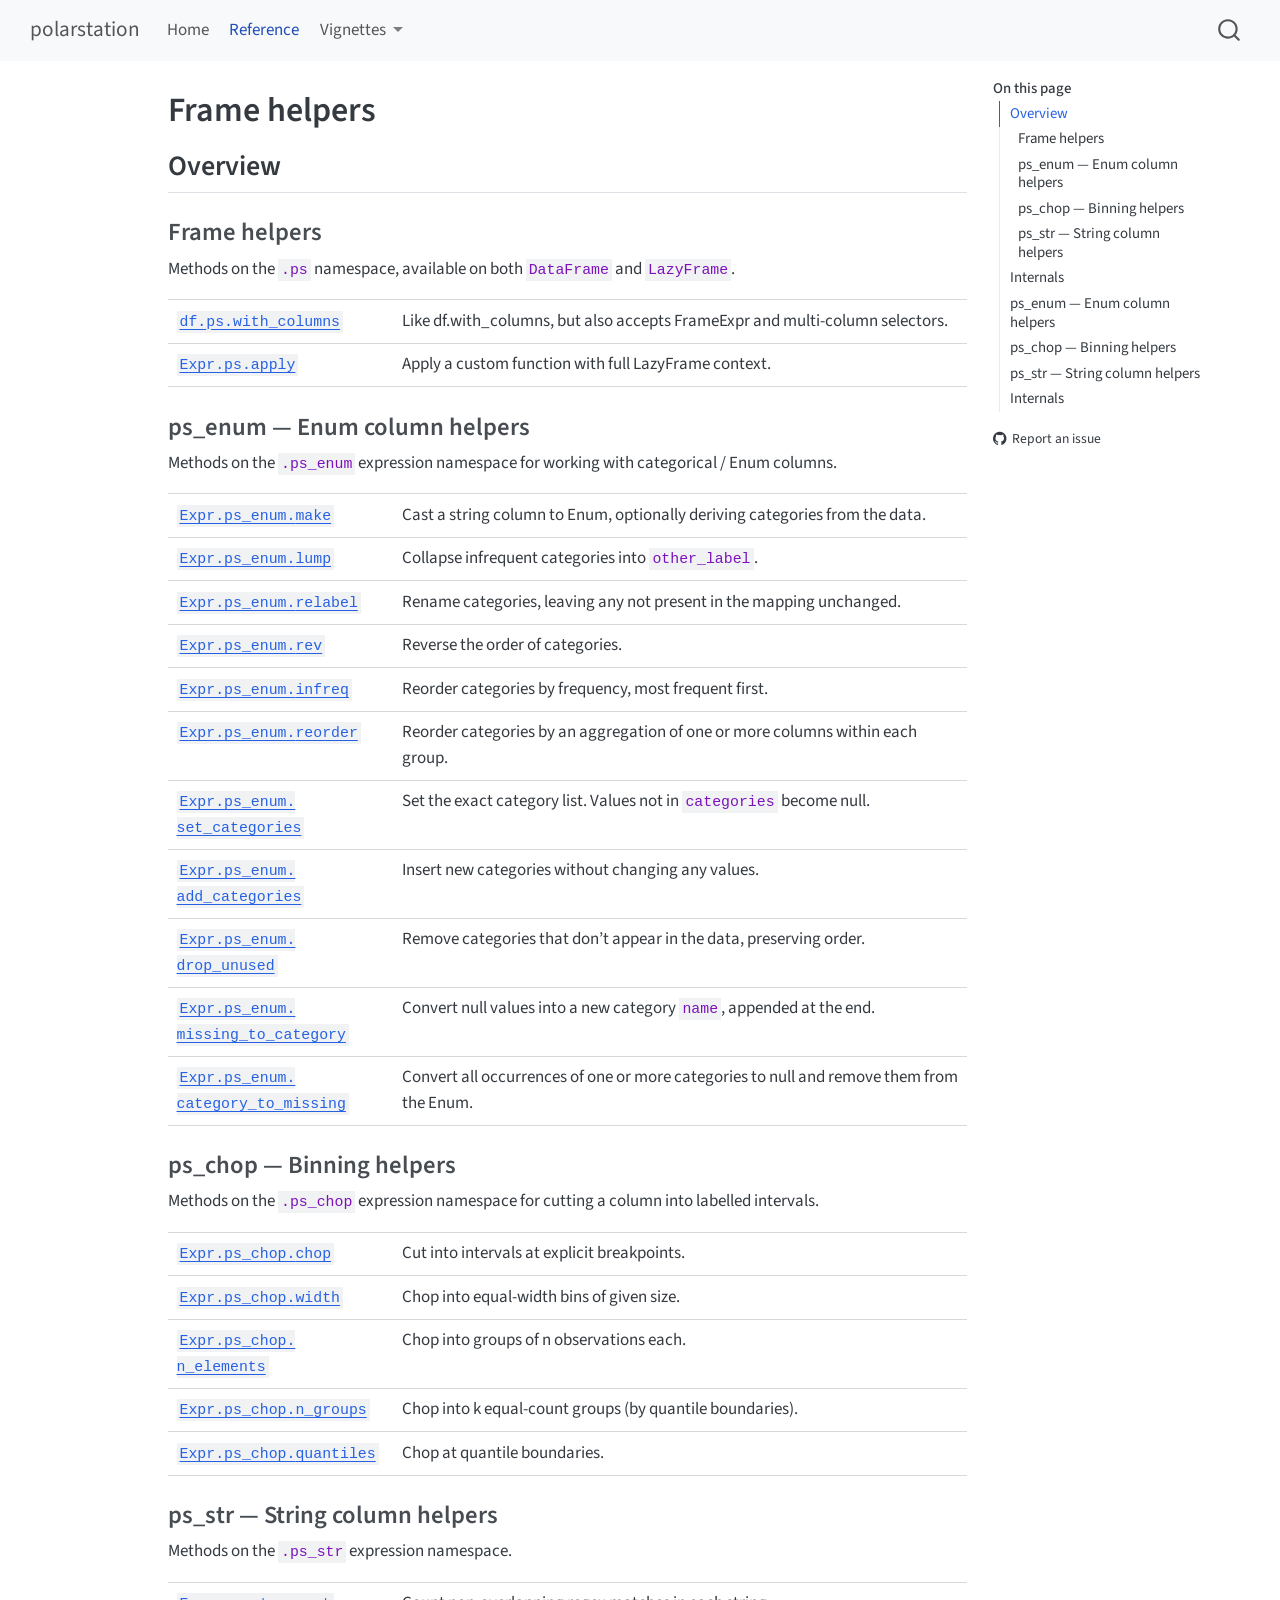
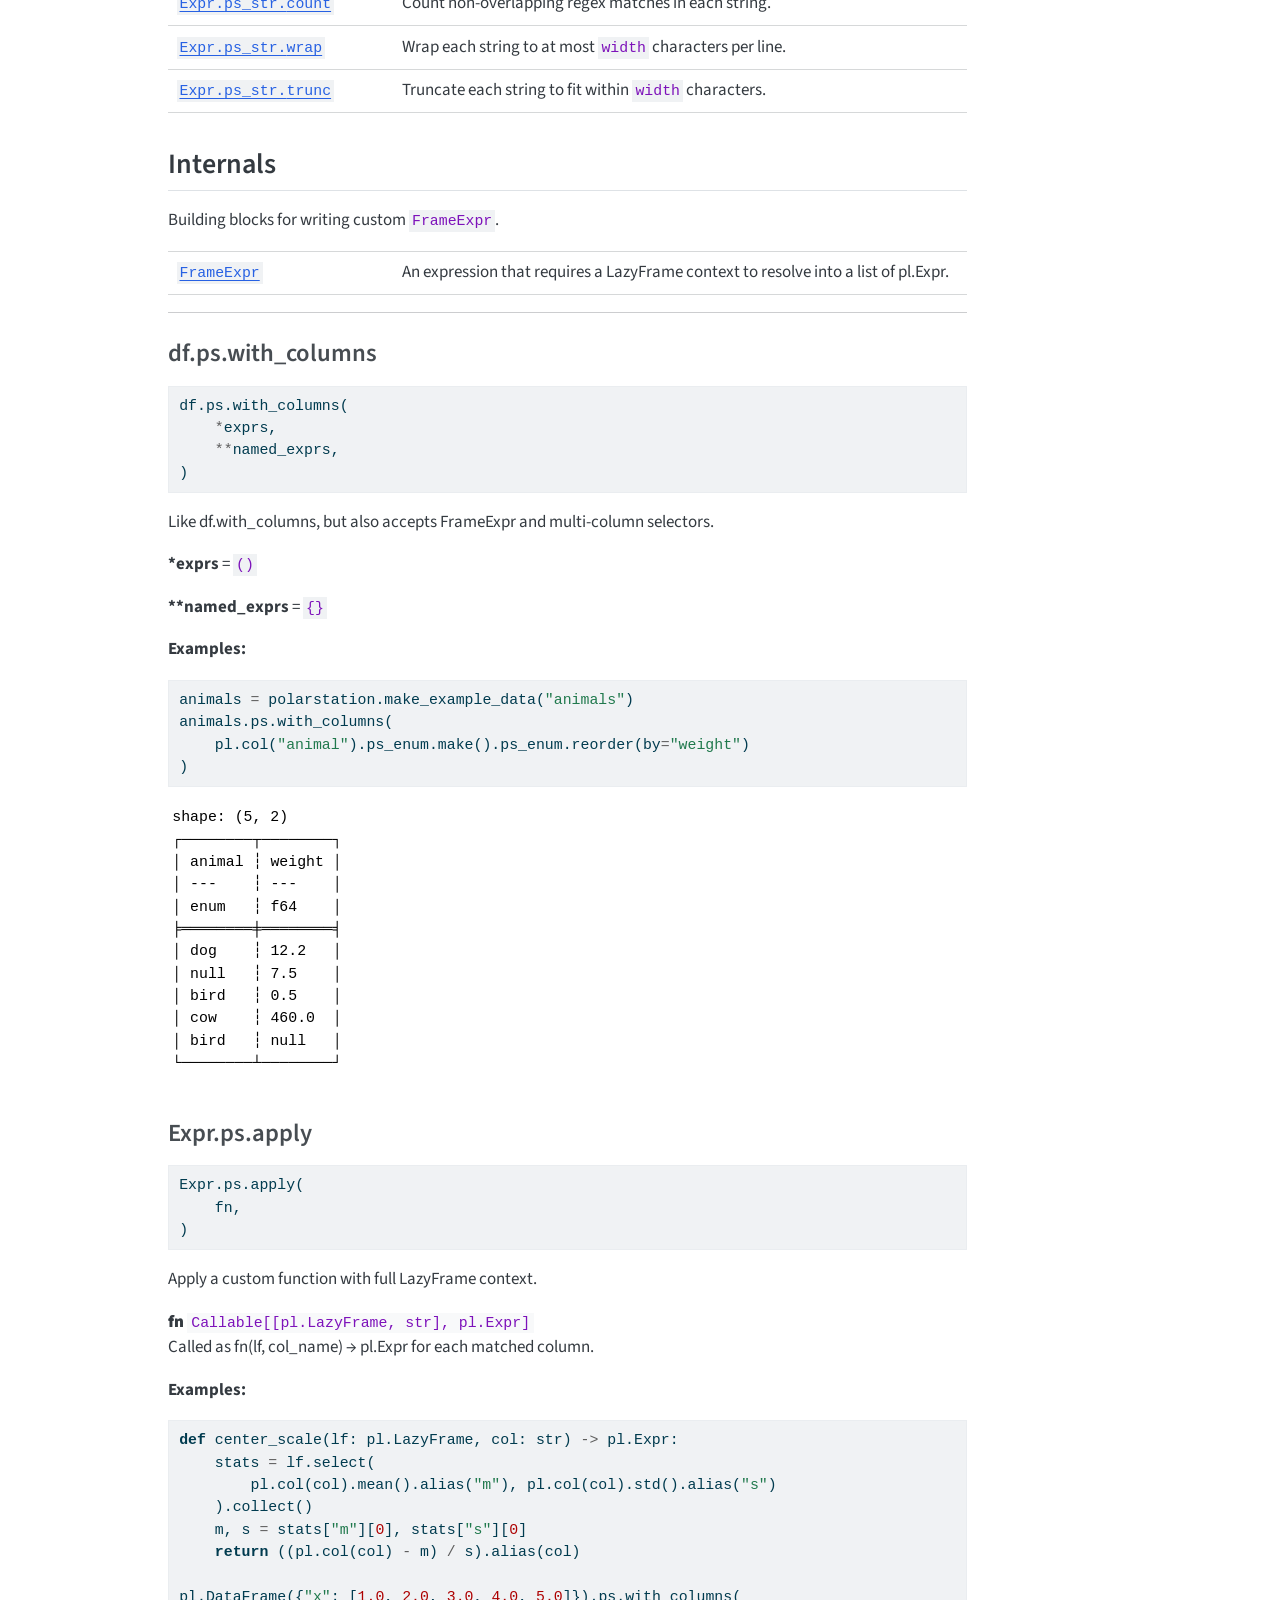
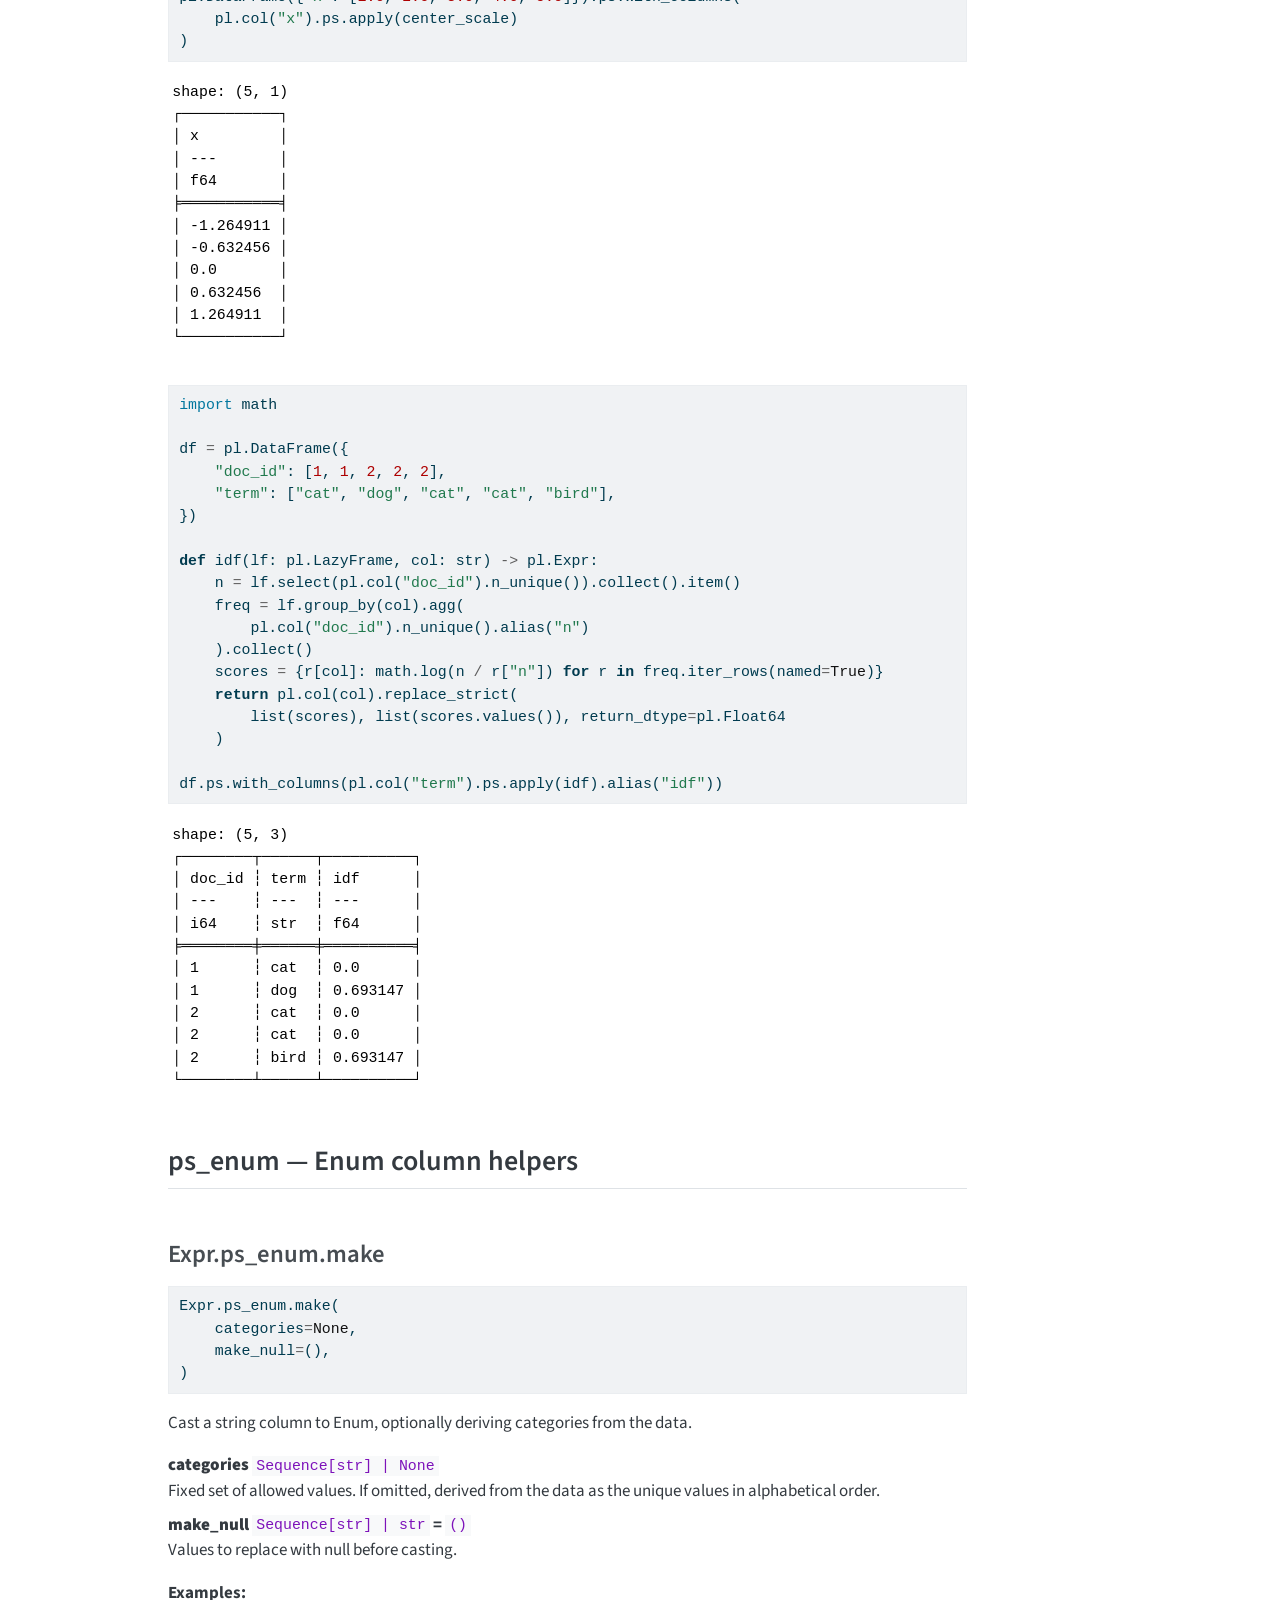
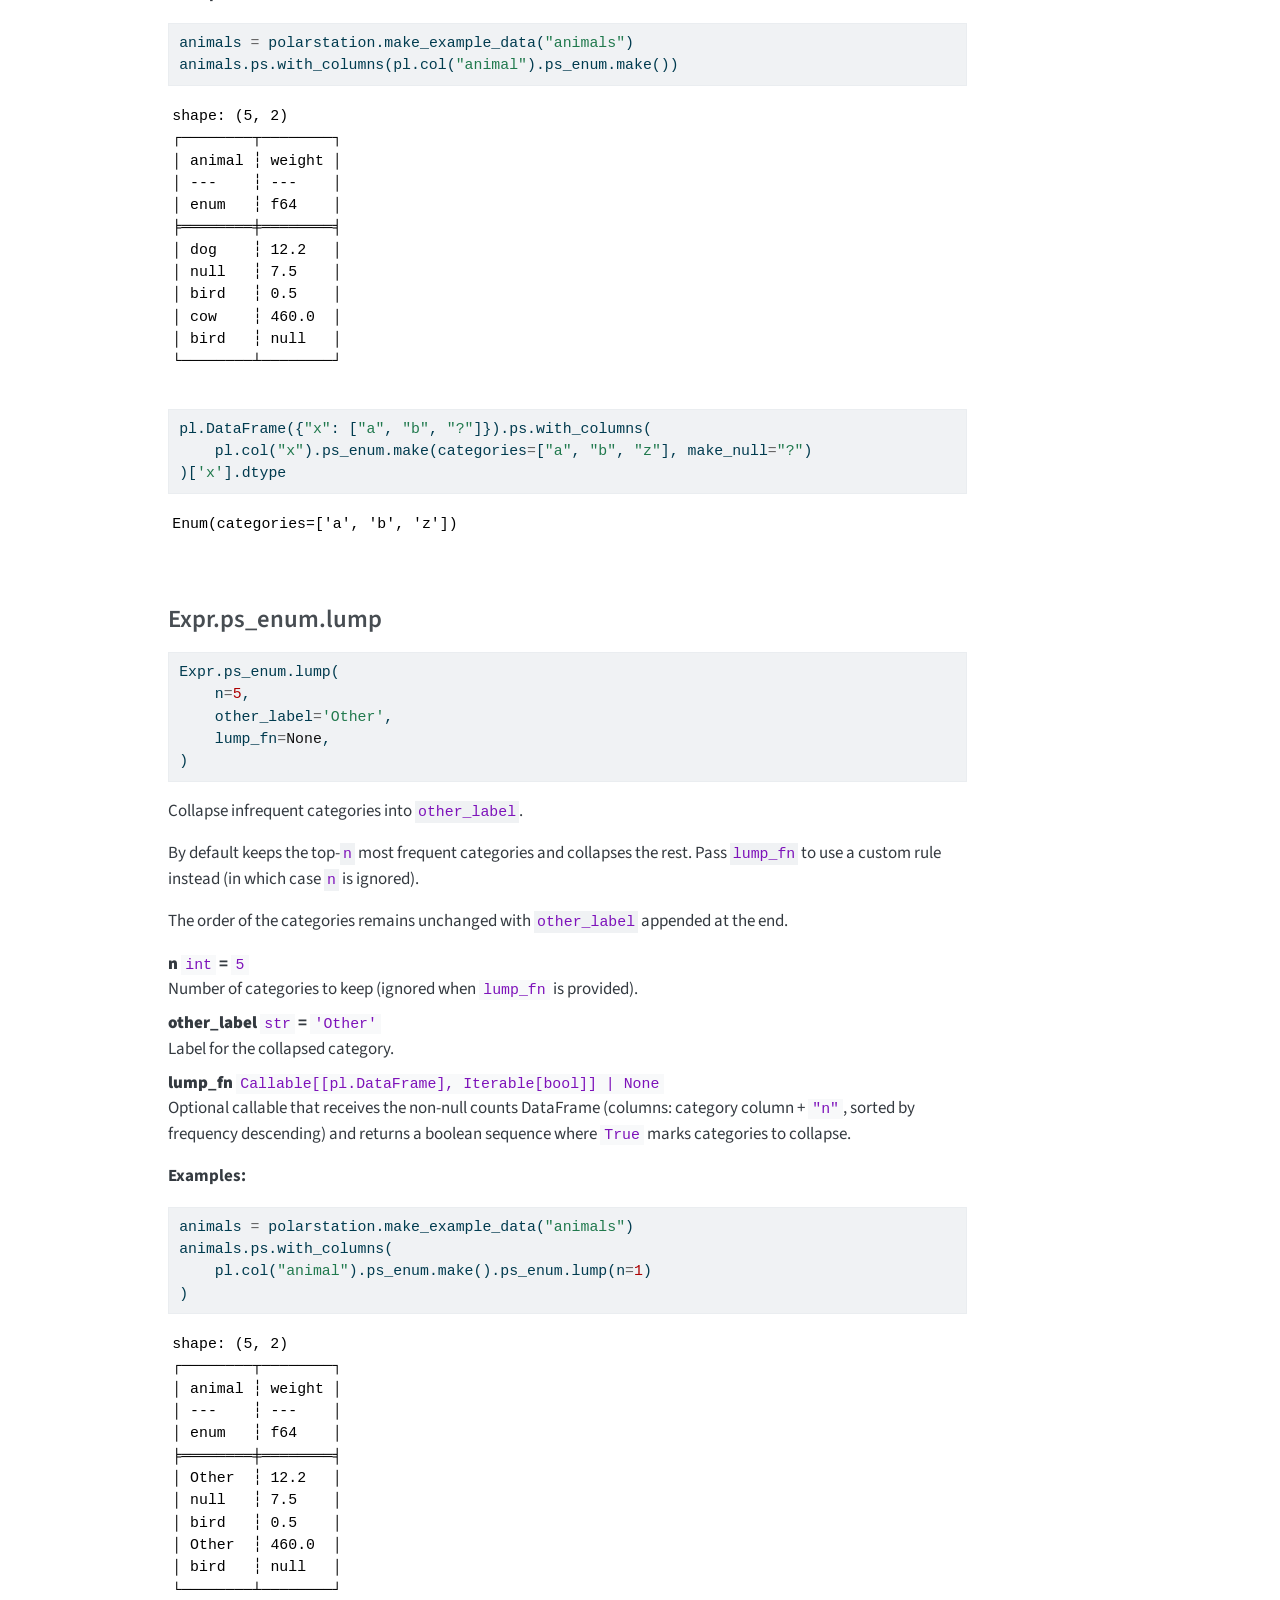
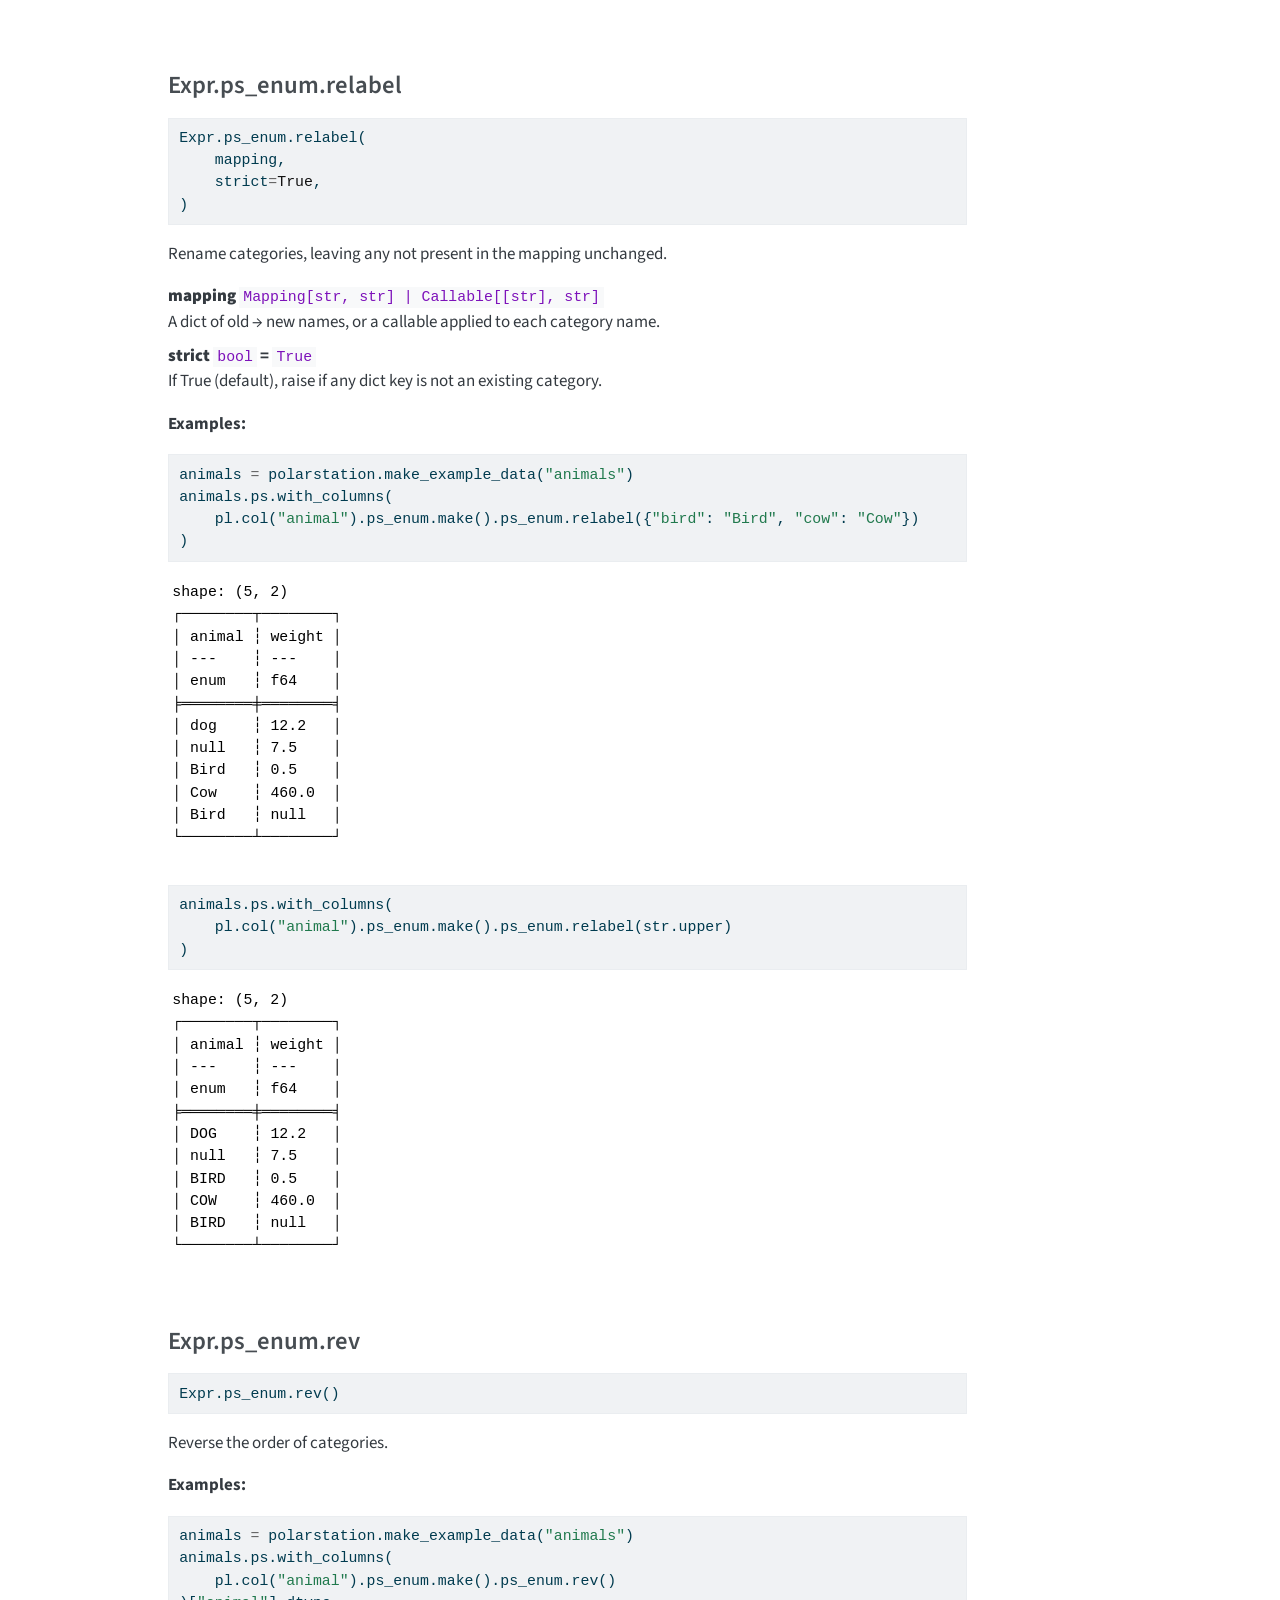
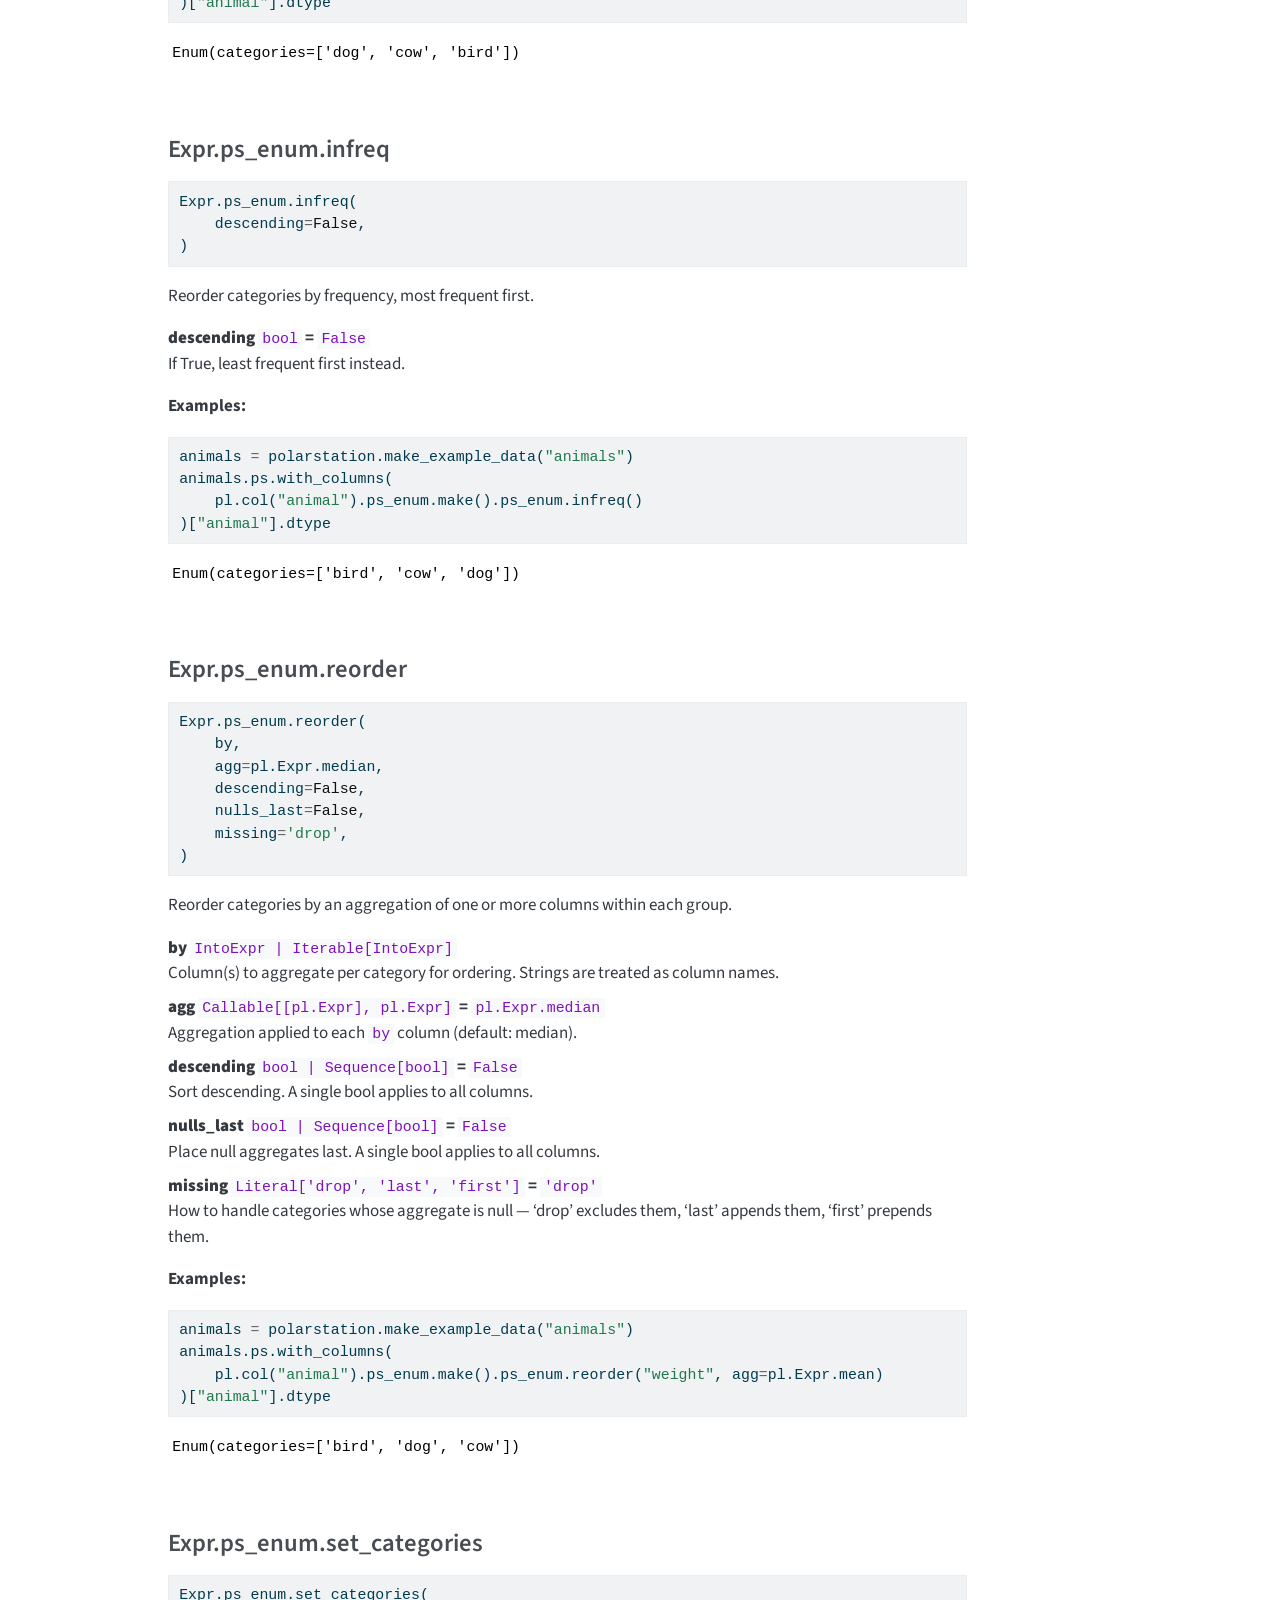
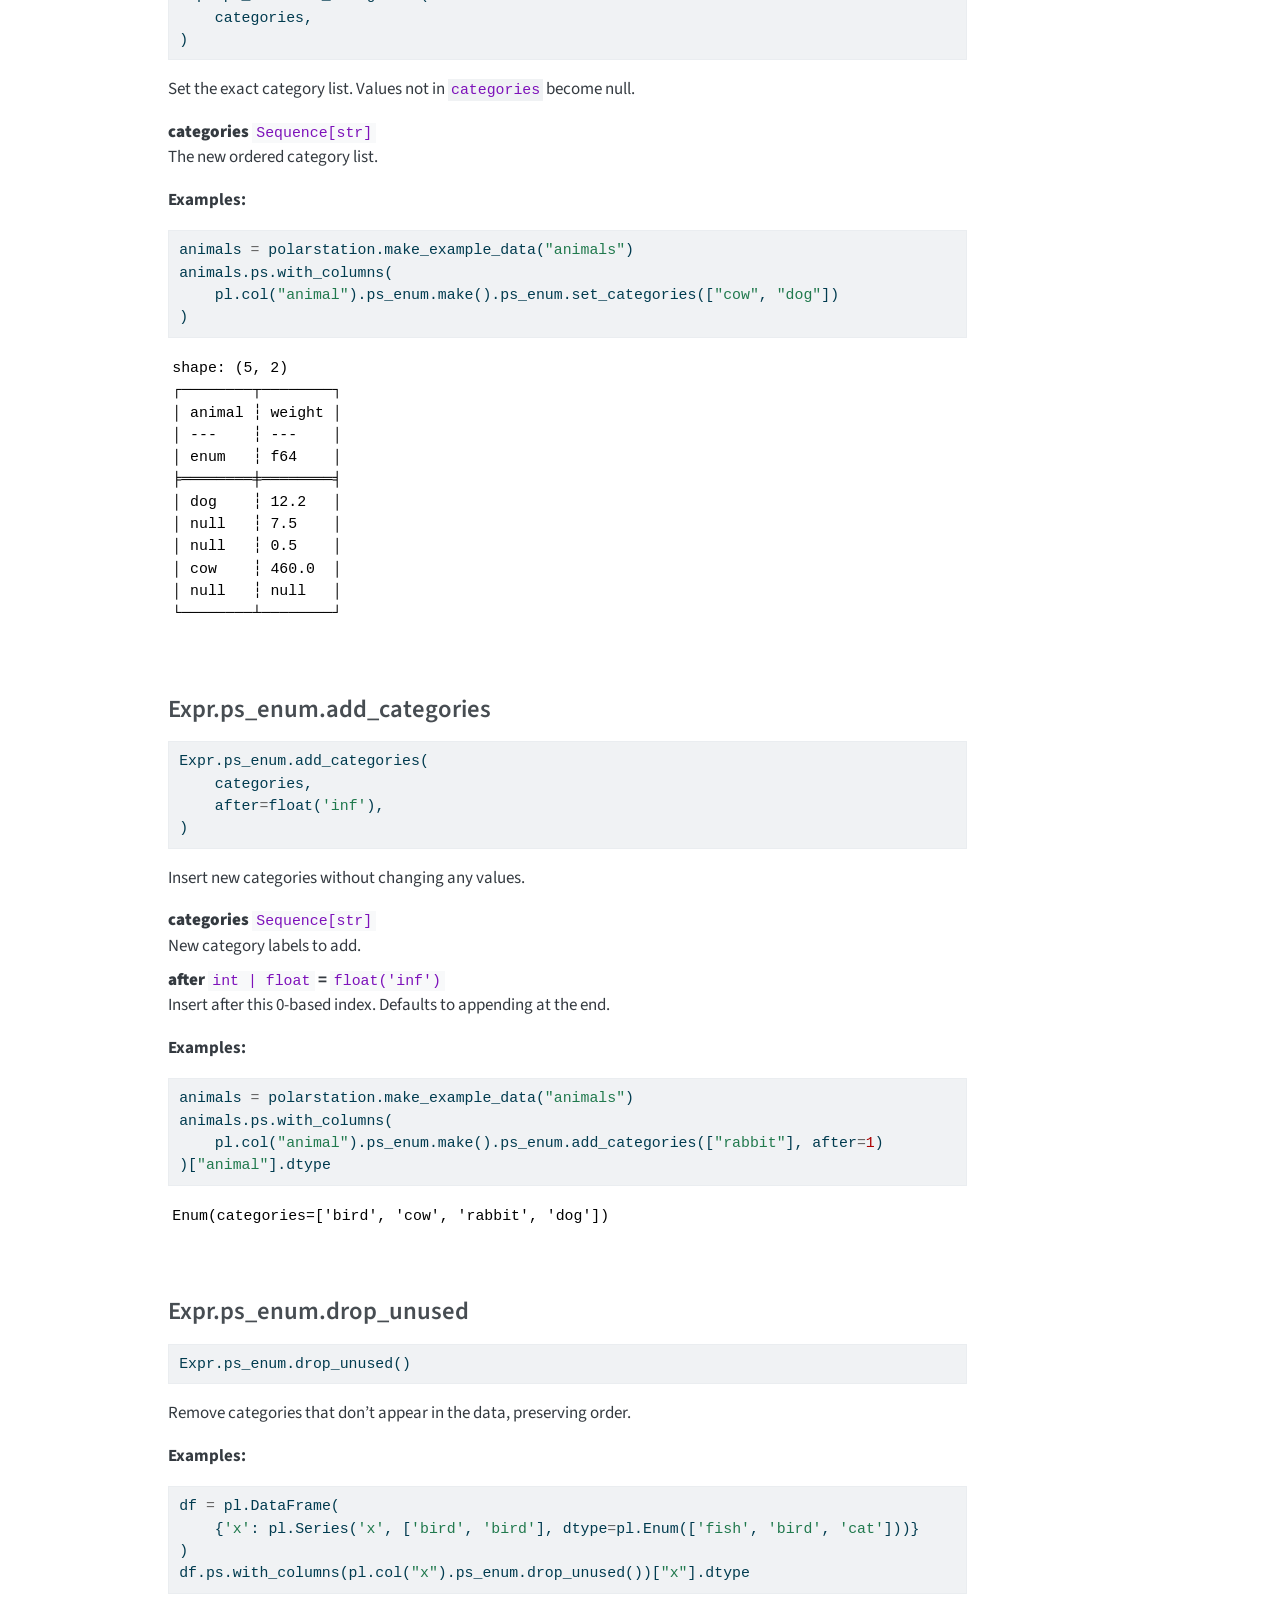
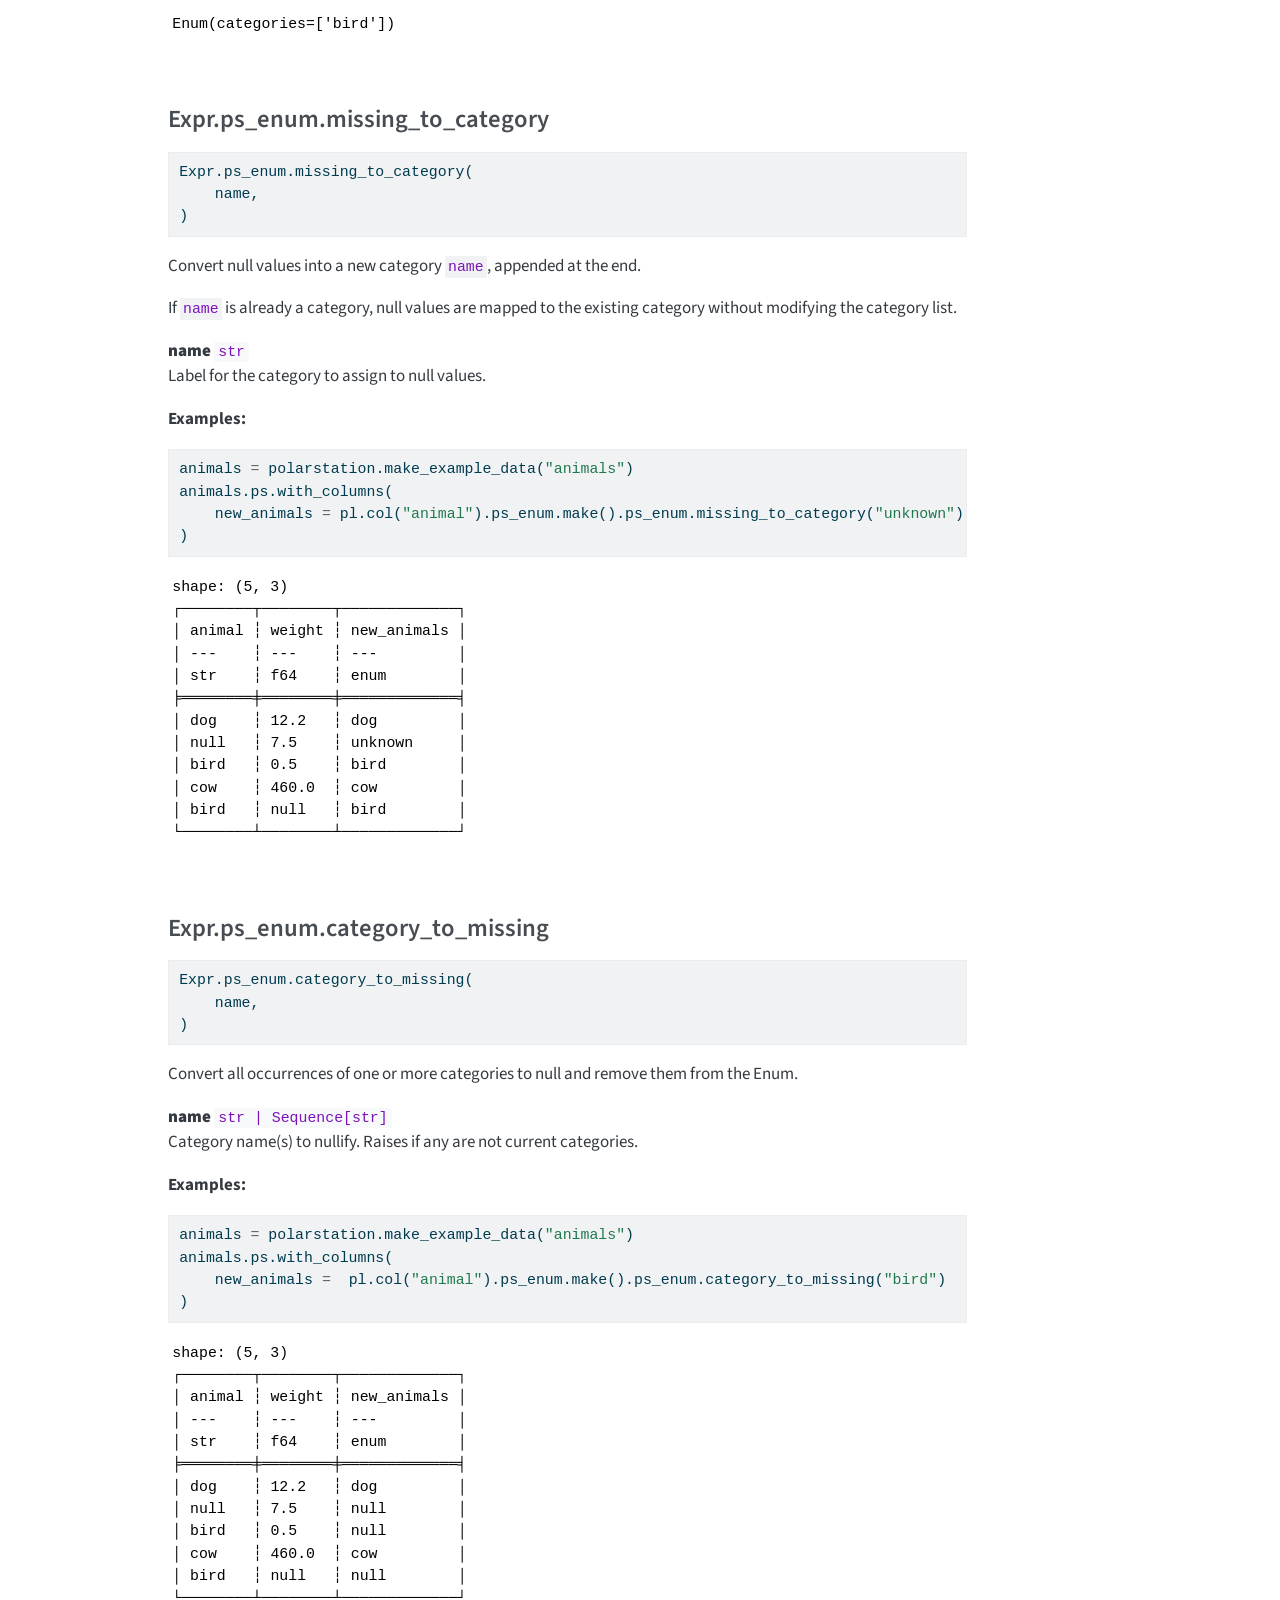
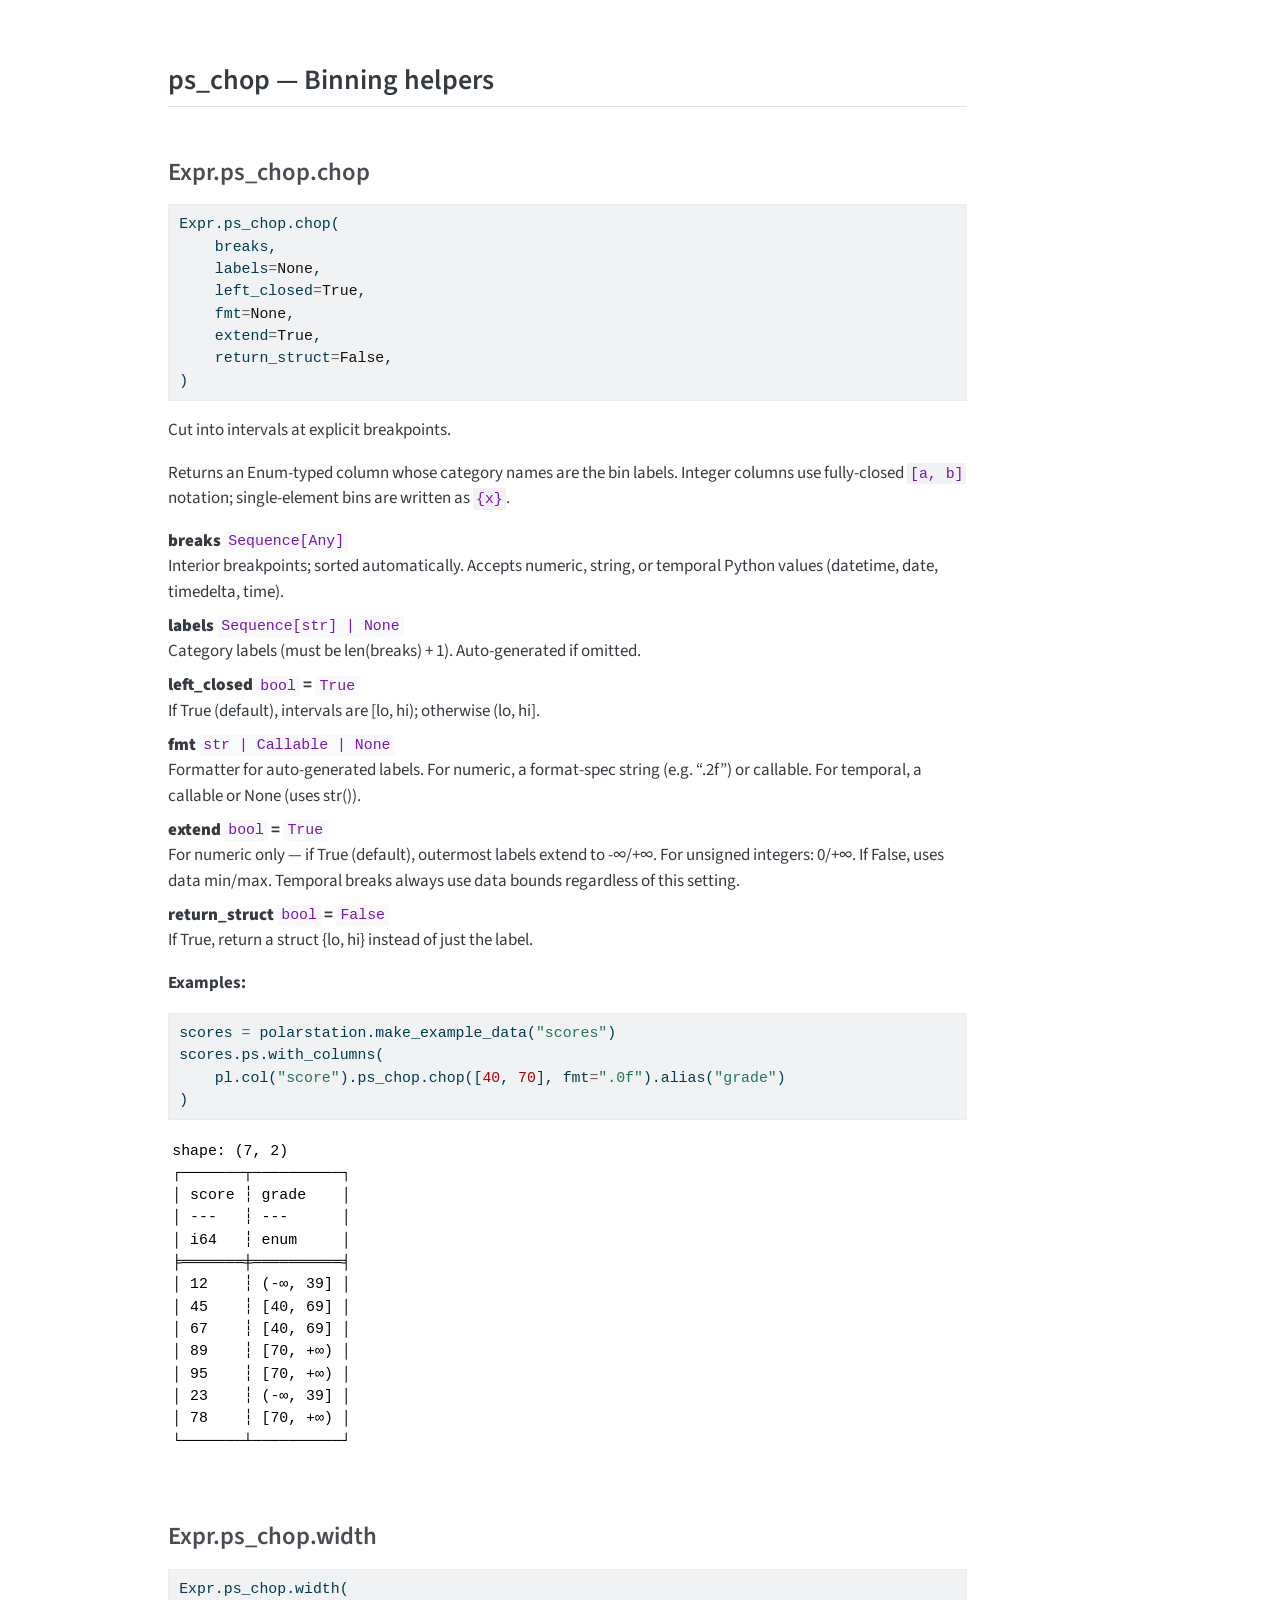
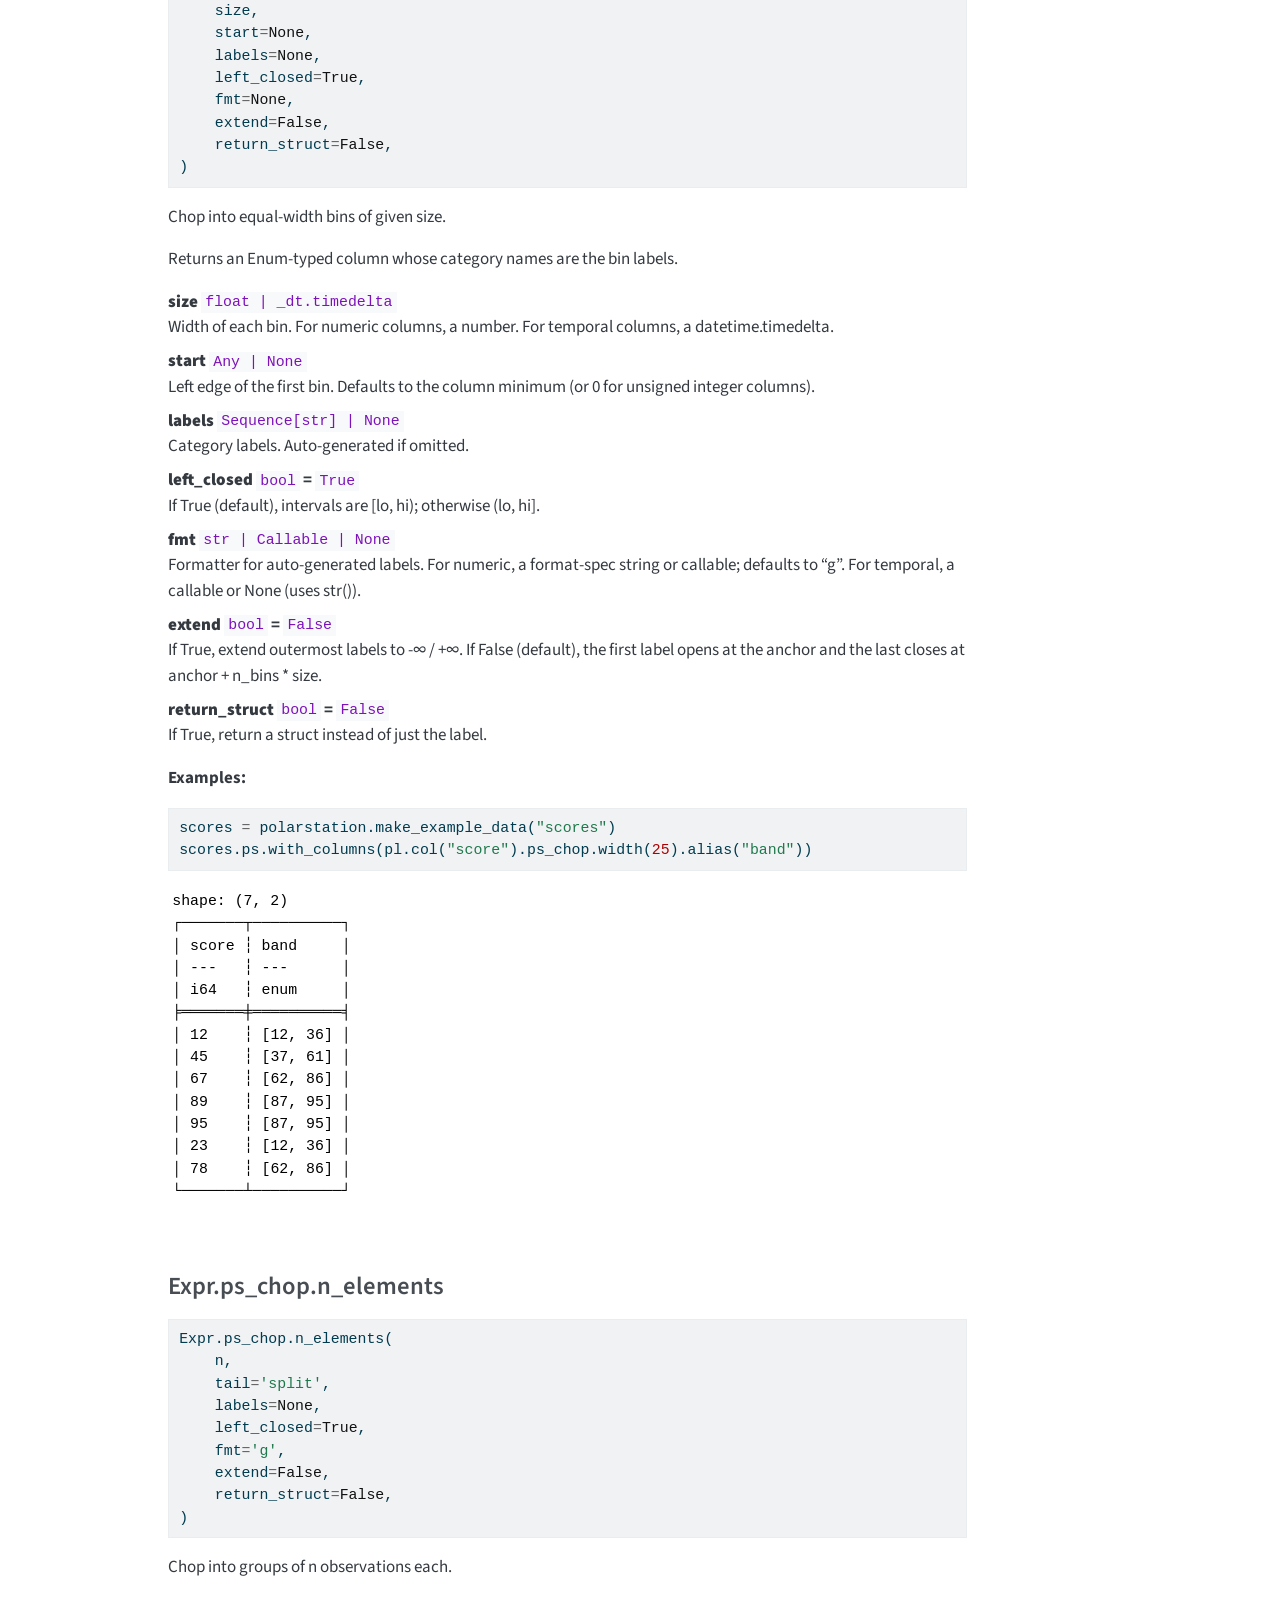
==== reference/index.html @ 458f6bcb "Built site for gh-pages" ====
<!DOCTYPE html>
<html xmlns="http://www.w3.org/1999/xhtml" lang="en" xml:lang="en"><head>

<meta charset="utf-8">
<meta name="generator" content="quarto-1.8.27">

<meta name="viewport" content="width=device-width, initial-scale=1.0, user-scalable=yes">


<title>index – polarstation</title>
<style>
code{white-space: pre-wrap;}
span.smallcaps{font-variant: small-caps;}
div.columns{display: flex; gap: min(4vw, 1.5em);}
div.column{flex: auto; overflow-x: auto;}
div.hanging-indent{margin-left: 1.5em; text-indent: -1.5em;}
ul.task-list{list-style: none;}
ul.task-list li input[type="checkbox"] {
  width: 0.8em;
  margin: 0 0.8em 0.2em -1em; /* quarto-specific, see https://github.com/quarto-dev/quarto-cli/issues/4556 */ 
  vertical-align: middle;
}
/* CSS for syntax highlighting */
html { -webkit-text-size-adjust: 100%; }
pre > code.sourceCode { white-space: pre; position: relative; }
pre > code.sourceCode > span { display: inline-block; line-height: 1.25; }
pre > code.sourceCode > span:empty { height: 1.2em; }
.sourceCode { overflow: visible; }
code.sourceCode > span { color: inherit; text-decoration: inherit; }
div.sourceCode { margin: 1em 0; }
pre.sourceCode { margin: 0; }
@media screen {
div.sourceCode { overflow: auto; }
}
@media print {
pre > code.sourceCode { white-space: pre-wrap; }
pre > code.sourceCode > span { text-indent: -5em; padding-left: 5em; }
}
pre.numberSource code
  { counter-reset: source-line 0; }
pre.numberSource code > span
  { position: relative; left: -4em; counter-increment: source-line; }
pre.numberSource code > span > a:first-child::before
  { content: counter(source-line);
    position: relative; left: -1em; text-align: right; vertical-align: baseline;
    border: none; display: inline-block;
    -webkit-touch-callout: none; -webkit-user-select: none;
    -khtml-user-select: none; -moz-user-select: none;
    -ms-user-select: none; user-select: none;
    padding: 0 4px; width: 4em;
  }
pre.numberSource { margin-left: 3em;  padding-left: 4px; }
div.sourceCode
  {   }
@media screen {
pre > code.sourceCode > span > a:first-child::before { text-decoration: underline; }
}
</style>


<script src="../site_libs/quarto-nav/quarto-nav.js"></script>
<script src="../site_libs/quarto-nav/headroom.min.js"></script>
<script src="../site_libs/clipboard/clipboard.min.js"></script>
<script src="../site_libs/quarto-search/autocomplete.umd.js"></script>
<script src="../site_libs/quarto-search/fuse.min.js"></script>
<script src="../site_libs/quarto-search/quarto-search.js"></script>
<meta name="quarto:offset" content="../">
<script src="../site_libs/quarto-html/quarto.js" type="module"></script>
<script src="../site_libs/quarto-html/tabsets/tabsets.js" type="module"></script>
<script src="../site_libs/quarto-html/axe/axe-check.js" type="module"></script>
<script src="../site_libs/quarto-html/popper.min.js"></script>
<script src="../site_libs/quarto-html/tippy.umd.min.js"></script>
<script src="../site_libs/quarto-html/anchor.min.js"></script>
<link href="../site_libs/quarto-html/tippy.css" rel="stylesheet">
<link href="../site_libs/quarto-html/quarto-syntax-highlighting-ed96de9b727972fe78a7b5d16c58bf87.css" rel="stylesheet" id="quarto-text-highlighting-styles">
<script src="../site_libs/bootstrap/bootstrap.min.js"></script>
<link href="../site_libs/bootstrap/bootstrap-icons.css" rel="stylesheet">
<link href="../site_libs/bootstrap/bootstrap-5b4ad623e5705c0698d39aec6f10cf02.min.css" rel="stylesheet" append-hash="true" id="quarto-bootstrap" data-mode="light">
<script id="quarto-search-options" type="application/json">{
  "location": "navbar",
  "copy-button": false,
  "collapse-after": 3,
  "panel-placement": "end",
  "type": "overlay",
  "limit": 50,
  "keyboard-shortcut": [
    "f",
    "/",
    "s"
  ],
  "show-item-context": false,
  "language": {
    "search-no-results-text": "No results",
    "search-matching-documents-text": "matching documents",
    "search-copy-link-title": "Copy link to search",
    "search-hide-matches-text": "Hide additional matches",
    "search-more-match-text": "more match in this document",
    "search-more-matches-text": "more matches in this document",
    "search-clear-button-title": "Clear",
    "search-text-placeholder": "",
    "search-detached-cancel-button-title": "Cancel",
    "search-submit-button-title": "Submit",
    "search-label": "Search"
  }
}</script>


<link rel="stylesheet" href="../styles.css">
</head>

<body class="nav-fixed quarto-light">

<div id="quarto-search-results"></div>
  <header id="quarto-header" class="headroom fixed-top">
    <nav class="navbar navbar-expand-lg " data-bs-theme="dark">
      <div class="navbar-container container-fluid">
      <div class="navbar-brand-container mx-auto">
    <a class="navbar-brand" href="../index.html">
    <span class="navbar-title">polarstation</span>
    </a>
  </div>
            <div id="quarto-search" class="" title="Search"></div>
          <button class="navbar-toggler" type="button" data-bs-toggle="collapse" data-bs-target="#navbarCollapse" aria-controls="navbarCollapse" role="menu" aria-expanded="false" aria-label="Toggle navigation" onclick="if (window.quartoToggleHeadroom) { window.quartoToggleHeadroom(); }">
  <span class="navbar-toggler-icon"></span>
</button>
          <div class="collapse navbar-collapse" id="navbarCollapse">
            <ul class="navbar-nav navbar-nav-scroll me-auto">
  <li class="nav-item">
    <a class="nav-link" href="../index.html"> 
<span class="menu-text">Home</span></a>
  </li>  
  <li class="nav-item">
    <a class="nav-link active" href="../reference/index.html" aria-current="page"> 
<span class="menu-text">Reference</span></a>
  </li>  
  <li class="nav-item dropdown ">
    <a class="nav-link dropdown-toggle" href="#" id="nav-menu-vignettes" role="link" data-bs-toggle="dropdown" aria-expanded="false">
 <span class="menu-text">Vignettes</span>
    </a>
    <ul class="dropdown-menu" aria-labelledby="nav-menu-vignettes">    
        <li>
    <a class="dropdown-item" href="../notebooks/walkthrough.html">
 <span class="dropdown-text">Walkthrough of the package</span></a>
  </li>  
        <li>
    <a class="dropdown-item" href="../notebooks/chop_labels.html">
 <span class="dropdown-text">Details on chopping functions</span></a>
  </li>  
    </ul>
  </li>
</ul>
          </div> <!-- /navcollapse -->
            <div class="quarto-navbar-tools">
</div>
      </div> <!-- /container-fluid -->
    </nav>
</header>
<!-- content -->
<div id="quarto-content" class="quarto-container page-columns page-rows-contents page-layout-article page-navbar">
<!-- sidebar -->
<!-- margin-sidebar -->
    <div id="quarto-margin-sidebar" class="sidebar margin-sidebar">
        <nav id="TOC" role="doc-toc" class="toc-active">
    <h2 id="toc-title">On this page</h2>
   
  <ul>
  <li><a href="#overview" id="toc-overview" class="nav-link active" data-scroll-target="#overview">Overview</a>
  <ul class="collapse">
  <li><a href="#frame-helpers" id="toc-frame-helpers" class="nav-link" data-scroll-target="#frame-helpers">Frame helpers</a></li>
  <li><a href="#ps_enum-enum-column-helpers" id="toc-ps_enum-enum-column-helpers" class="nav-link" data-scroll-target="#ps_enum-enum-column-helpers">ps_enum — Enum column helpers</a></li>
  <li><a href="#ps_chop-binning-helpers" id="toc-ps_chop-binning-helpers" class="nav-link" data-scroll-target="#ps_chop-binning-helpers">ps_chop — Binning helpers</a></li>
  <li><a href="#ps_str-string-column-helpers" id="toc-ps_str-string-column-helpers" class="nav-link" data-scroll-target="#ps_str-string-column-helpers">ps_str — String column helpers</a></li>
  </ul></li>
  <li><a href="#internals" id="toc-internals" class="nav-link" data-scroll-target="#internals">Internals</a>
  <ul class="collapse">
  <li><a href="#df-ps-with-columns" id="toc-df-ps-with-columns" class="nav-link" data-scroll-target="#df-ps-with-columns">df.ps.with_columns</a></li>
  <li><a href="#expr-ps-apply" id="toc-expr-ps-apply" class="nav-link" data-scroll-target="#expr-ps-apply">Expr.ps.apply</a></li>
  </ul></li>
  <li><a href="#ps_enum-enum-column-helpers-1" id="toc-ps_enum-enum-column-helpers-1" class="nav-link" data-scroll-target="#ps_enum-enum-column-helpers-1">ps_enum — Enum column helpers</a>
  <ul class="collapse">
  <li><a href="#expr-ps-enum-make" id="toc-expr-ps-enum-make" class="nav-link" data-scroll-target="#expr-ps-enum-make">Expr.ps_enum.make</a></li>
  <li><a href="#expr-ps-enum-lump" id="toc-expr-ps-enum-lump" class="nav-link" data-scroll-target="#expr-ps-enum-lump">Expr.ps_enum.lump</a></li>
  <li><a href="#expr-ps-enum-relabel" id="toc-expr-ps-enum-relabel" class="nav-link" data-scroll-target="#expr-ps-enum-relabel">Expr.ps_enum.relabel</a></li>
  <li><a href="#expr-ps-enum-rev" id="toc-expr-ps-enum-rev" class="nav-link" data-scroll-target="#expr-ps-enum-rev">Expr.ps_enum.rev</a></li>
  <li><a href="#expr-ps-enum-infreq" id="toc-expr-ps-enum-infreq" class="nav-link" data-scroll-target="#expr-ps-enum-infreq">Expr.ps_enum.infreq</a></li>
  <li><a href="#expr-ps-enum-reorder" id="toc-expr-ps-enum-reorder" class="nav-link" data-scroll-target="#expr-ps-enum-reorder">Expr.ps_enum.reorder</a></li>
  <li><a href="#expr-ps-enum-set-categories" id="toc-expr-ps-enum-set-categories" class="nav-link" data-scroll-target="#expr-ps-enum-set-categories">Expr.ps_enum.set_categories</a></li>
  <li><a href="#expr-ps-enum-add-categories" id="toc-expr-ps-enum-add-categories" class="nav-link" data-scroll-target="#expr-ps-enum-add-categories">Expr.ps_enum.add_categories</a></li>
  <li><a href="#expr-ps-enum-drop-unused" id="toc-expr-ps-enum-drop-unused" class="nav-link" data-scroll-target="#expr-ps-enum-drop-unused">Expr.ps_enum.drop_unused</a></li>
  <li><a href="#expr-ps-enum-missing-to-category" id="toc-expr-ps-enum-missing-to-category" class="nav-link" data-scroll-target="#expr-ps-enum-missing-to-category">Expr.ps_enum.missing_to_category</a></li>
  <li><a href="#expr-ps-enum-category-to-missing" id="toc-expr-ps-enum-category-to-missing" class="nav-link" data-scroll-target="#expr-ps-enum-category-to-missing">Expr.ps_enum.category_to_missing</a></li>
  </ul></li>
  <li><a href="#ps_chop-binning-helpers-1" id="toc-ps_chop-binning-helpers-1" class="nav-link" data-scroll-target="#ps_chop-binning-helpers-1">ps_chop — Binning helpers</a>
  <ul class="collapse">
  <li><a href="#expr-ps-chop-chop" id="toc-expr-ps-chop-chop" class="nav-link" data-scroll-target="#expr-ps-chop-chop">Expr.ps_chop.chop</a></li>
  <li><a href="#expr-ps-chop-width" id="toc-expr-ps-chop-width" class="nav-link" data-scroll-target="#expr-ps-chop-width">Expr.ps_chop.width</a></li>
  <li><a href="#expr-ps-chop-n-elements" id="toc-expr-ps-chop-n-elements" class="nav-link" data-scroll-target="#expr-ps-chop-n-elements">Expr.ps_chop.n_elements</a></li>
  <li><a href="#expr-ps-chop-n-groups" id="toc-expr-ps-chop-n-groups" class="nav-link" data-scroll-target="#expr-ps-chop-n-groups">Expr.ps_chop.n_groups</a></li>
  <li><a href="#expr-ps-chop-quantiles" id="toc-expr-ps-chop-quantiles" class="nav-link" data-scroll-target="#expr-ps-chop-quantiles">Expr.ps_chop.quantiles</a></li>
  </ul></li>
  <li><a href="#ps_str-string-column-helpers-1" id="toc-ps_str-string-column-helpers-1" class="nav-link" data-scroll-target="#ps_str-string-column-helpers-1">ps_str — String column helpers</a>
  <ul class="collapse">
  <li><a href="#expr-ps-str-count" id="toc-expr-ps-str-count" class="nav-link" data-scroll-target="#expr-ps-str-count">Expr.ps_str.count</a></li>
  <li><a href="#expr-ps-str-wrap" id="toc-expr-ps-str-wrap" class="nav-link" data-scroll-target="#expr-ps-str-wrap">Expr.ps_str.wrap</a></li>
  <li><a href="#expr-ps-str-trunc" id="toc-expr-ps-str-trunc" class="nav-link" data-scroll-target="#expr-ps-str-trunc">Expr.ps_str.trunc</a></li>
  </ul></li>
  <li><a href="#internals-1" id="toc-internals-1" class="nav-link" data-scroll-target="#internals-1">Internals</a>
  <ul class="collapse">
  <li><a href="#frameexpr" id="toc-frameexpr" class="nav-link" data-scroll-target="#frameexpr">FrameExpr</a></li>
  </ul></li>
  </ul>
<div class="toc-actions"><ul><li><a href="https://github.com/const-ae/polarstation/issues/new" class="toc-action"><i class="bi bi-github"></i>Report an issue</a></li></ul></div></nav>
    </div>
<!-- main -->
<main class="content" id="quarto-document-content">

<header id="title-block-header" class="quarto-title-block default">
<div class="quarto-title">
<h1 class="title">Frame helpers</h1>
</div>



<div class="quarto-title-meta">

    
  
    
  </div>
  


</header>


<section id="overview" class="level2">
<h2 class="anchored" data-anchor-id="overview">Overview</h2>
<section id="frame-helpers" class="level3">
<h3 class="anchored" data-anchor-id="frame-helpers">Frame helpers</h3>
<p>Methods on the <code>.ps</code> namespace, available on both <code>DataFrame</code> and <code>LazyFrame</code>.</p>
<table class="caption-top table">
<colgroup>
<col style="width: 28%">
<col style="width: 71%">
</colgroup>
<tbody>
<tr class="odd">
<td><a href="#df-ps-with-columns"><code>df.<wbr>ps.<wbr>with_columns</code></a></td>
<td>Like df.with_columns, but also accepts FrameExpr and multi-column selectors.</td>
</tr>
<tr class="even">
<td><a href="#expr-ps-apply"><code>Expr.<wbr>ps.<wbr>apply</code></a></td>
<td>Apply a custom function with full LazyFrame context.</td>
</tr>
</tbody>
</table>
</section>
<section id="ps_enum-enum-column-helpers" class="level3">
<h3 class="anchored" data-anchor-id="ps_enum-enum-column-helpers">ps_enum — Enum column helpers</h3>
<p>Methods on the <code>.ps_enum</code> expression namespace for working with categorical / Enum columns.</p>
<table class="caption-top table">
<colgroup>
<col style="width: 28%">
<col style="width: 71%">
</colgroup>
<tbody>
<tr class="odd">
<td><a href="#expr-ps-enum-make"><code>Expr.<wbr>ps_enum.<wbr>make</code></a></td>
<td>Cast a string column to Enum, optionally deriving categories from the data.</td>
</tr>
<tr class="even">
<td><a href="#expr-ps-enum-lump"><code>Expr.<wbr>ps_enum.<wbr>lump</code></a></td>
<td>Collapse infrequent categories into <code>other_label</code>.</td>
</tr>
<tr class="odd">
<td><a href="#expr-ps-enum-relabel"><code>Expr.<wbr>ps_enum.<wbr>relabel</code></a></td>
<td>Rename categories, leaving any not present in the mapping unchanged.</td>
</tr>
<tr class="even">
<td><a href="#expr-ps-enum-rev"><code>Expr.<wbr>ps_enum.<wbr>rev</code></a></td>
<td>Reverse the order of categories.</td>
</tr>
<tr class="odd">
<td><a href="#expr-ps-enum-infreq"><code>Expr.<wbr>ps_enum.<wbr>infreq</code></a></td>
<td>Reorder categories by frequency, most frequent first.</td>
</tr>
<tr class="even">
<td><a href="#expr-ps-enum-reorder"><code>Expr.<wbr>ps_enum.<wbr>reorder</code></a></td>
<td>Reorder categories by an aggregation of one or more columns within each group.</td>
</tr>
<tr class="odd">
<td><a href="#expr-ps-enum-set-categories"><code>Expr.<wbr>ps_enum.<wbr>set_categories</code></a></td>
<td>Set the exact category list. Values not in <code>categories</code> become null.</td>
</tr>
<tr class="even">
<td><a href="#expr-ps-enum-add-categories"><code>Expr.<wbr>ps_enum.<wbr>add_categories</code></a></td>
<td>Insert new categories without changing any values.</td>
</tr>
<tr class="odd">
<td><a href="#expr-ps-enum-drop-unused"><code>Expr.<wbr>ps_enum.<wbr>drop_unused</code></a></td>
<td>Remove categories that don’t appear in the data, preserving order.</td>
</tr>
<tr class="even">
<td><a href="#expr-ps-enum-missing-to-category"><code>Expr.<wbr>ps_enum.<wbr>missing_to_category</code></a></td>
<td>Convert null values into a new category <code>name</code>, appended at the end.</td>
</tr>
<tr class="odd">
<td><a href="#expr-ps-enum-category-to-missing"><code>Expr.<wbr>ps_enum.<wbr>category_to_missing</code></a></td>
<td>Convert all occurrences of one or more categories to null and remove them from the Enum.</td>
</tr>
</tbody>
</table>
</section>
<section id="ps_chop-binning-helpers" class="level3">
<h3 class="anchored" data-anchor-id="ps_chop-binning-helpers">ps_chop — Binning helpers</h3>
<p>Methods on the <code>.ps_chop</code> expression namespace for cutting a column into labelled intervals.</p>
<table class="caption-top table">
<colgroup>
<col style="width: 28%">
<col style="width: 71%">
</colgroup>
<tbody>
<tr class="odd">
<td><a href="#expr-ps-chop-chop"><code>Expr.<wbr>ps_chop.<wbr>chop</code></a></td>
<td>Cut into intervals at explicit breakpoints.</td>
</tr>
<tr class="even">
<td><a href="#expr-ps-chop-width"><code>Expr.<wbr>ps_chop.<wbr>width</code></a></td>
<td>Chop into equal-width bins of given size.</td>
</tr>
<tr class="odd">
<td><a href="#expr-ps-chop-n-elements"><code>Expr.<wbr>ps_chop.<wbr>n_elements</code></a></td>
<td>Chop into groups of n observations each.</td>
</tr>
<tr class="even">
<td><a href="#expr-ps-chop-n-groups"><code>Expr.<wbr>ps_chop.<wbr>n_groups</code></a></td>
<td>Chop into k equal-count groups (by quantile boundaries).</td>
</tr>
<tr class="odd">
<td><a href="#expr-ps-chop-quantiles"><code>Expr.<wbr>ps_chop.<wbr>quantiles</code></a></td>
<td>Chop at quantile boundaries.</td>
</tr>
</tbody>
</table>
</section>
<section id="ps_str-string-column-helpers" class="level3">
<h3 class="anchored" data-anchor-id="ps_str-string-column-helpers">ps_str — String column helpers</h3>
<p>Methods on the <code>.ps_str</code> expression namespace.</p>
<table class="caption-top table">
<colgroup>
<col style="width: 28%">
<col style="width: 71%">
</colgroup>
<tbody>
<tr class="odd">
<td><a href="#expr-ps-str-count"><code>Expr.<wbr>ps_str.<wbr>count</code></a></td>
<td>Count non-overlapping regex matches in each string.</td>
</tr>
<tr class="even">
<td><a href="#expr-ps-str-wrap"><code>Expr.<wbr>ps_str.<wbr>wrap</code></a></td>
<td>Wrap each string to at most <code>width</code> characters per line.</td>
</tr>
<tr class="odd">
<td><a href="#expr-ps-str-trunc"><code>Expr.<wbr>ps_str.<wbr>trunc</code></a></td>
<td>Truncate each string to fit within <code>width</code> characters.</td>
</tr>
</tbody>
</table>
</section>
</section>
<section id="internals" class="level2">
<h2 class="anchored" data-anchor-id="internals">Internals</h2>
<p>Building blocks for writing custom <code>FrameExpr</code>.</p>
<table class="caption-top table">
<colgroup>
<col style="width: 28%">
<col style="width: 71%">
</colgroup>
<tbody>
<tr class="odd">
<td><a href="#frameexpr"><code>FrameExpr</code></a></td>
<td>An expression that requires a LazyFrame context to resolve into a list of pl.Expr.</td>
</tr>
</tbody>
</table>
<hr>
<section id="df-ps-with-columns" class="level3">
<h3 class="anchored" data-anchor-id="df-ps-with-columns">df.ps.with_columns</h3>
<div class="code-copy-outer-scaffold"><div class="sourceCode" id="cb1"><pre class="sourceCode python code-with-copy"><code class="sourceCode python"><span id="cb1-1"><a href="#cb1-1" aria-hidden="true" tabindex="-1"></a>df.ps.with_columns(</span>
<span id="cb1-2"><a href="#cb1-2" aria-hidden="true" tabindex="-1"></a>    <span class="op">*</span>exprs,</span>
<span id="cb1-3"><a href="#cb1-3" aria-hidden="true" tabindex="-1"></a>    <span class="op">**</span>named_exprs,</span>
<span id="cb1-4"><a href="#cb1-4" aria-hidden="true" tabindex="-1"></a>)</span></code></pre></div><button title="Copy to Clipboard" class="code-copy-button"><i class="bi"></i></button></div>
<p>Like df.with_columns, but also accepts FrameExpr and multi-column selectors.</p>
<p><strong>*exprs</strong> = <code>()</code></p>
<p><strong>**named_exprs</strong> = <code>{}</code></p>
<p><strong>Examples:</strong></p>
<div id="27588159" class="cell" data-execution_count="2">
<div class="code-copy-outer-scaffold"><div class="sourceCode cell-code" id="cb2"><pre class="sourceCode python code-with-copy"><code class="sourceCode python"><span id="cb2-1"><a href="#cb2-1" aria-hidden="true" tabindex="-1"></a>animals <span class="op">=</span> polarstation.make_example_data(<span class="st">"animals"</span>)</span>
<span id="cb2-2"><a href="#cb2-2" aria-hidden="true" tabindex="-1"></a>animals.ps.with_columns(</span>
<span id="cb2-3"><a href="#cb2-3" aria-hidden="true" tabindex="-1"></a>    pl.col(<span class="st">"animal"</span>).ps_enum.make().ps_enum.reorder(by<span class="op">=</span><span class="st">"weight"</span>)</span>
<span id="cb2-4"><a href="#cb2-4" aria-hidden="true" tabindex="-1"></a>)</span></code></pre></div><button title="Copy to Clipboard" class="code-copy-button"><i class="bi"></i></button></div>
<div class="cell-output cell-output-display" data-execution_count="2">
<pre><code>shape: (5, 2)
┌────────┬────────┐
│ animal ┆ weight │
│ ---    ┆ ---    │
│ enum   ┆ f64    │
╞════════╪════════╡
│ dog    ┆ 12.2   │
│ null   ┆ 7.5    │
│ bird   ┆ 0.5    │
│ cow    ┆ 460.0  │
│ bird   ┆ null   │
└────────┴────────┘</code></pre>
</div>
</div>
</section>
<section id="expr-ps-apply" class="level3">
<h3 class="anchored" data-anchor-id="expr-ps-apply">Expr.ps.apply</h3>
<div class="code-copy-outer-scaffold"><div class="sourceCode" id="cb4"><pre class="sourceCode python code-with-copy"><code class="sourceCode python"><span id="cb4-1"><a href="#cb4-1" aria-hidden="true" tabindex="-1"></a>Expr.ps.<span class="bu">apply</span>(</span>
<span id="cb4-2"><a href="#cb4-2" aria-hidden="true" tabindex="-1"></a>    fn,</span>
<span id="cb4-3"><a href="#cb4-3" aria-hidden="true" tabindex="-1"></a>)</span></code></pre></div><button title="Copy to Clipboard" class="code-copy-button"><i class="bi"></i></button></div>
<p>Apply a custom function with full LazyFrame context.</p>
<dl>
<dt><strong>fn</strong> <code>Callable[[pl.LazyFrame, str], pl.Expr]</code></dt>
<dd>
Called as fn(lf, col_name) → pl.Expr for each matched column.
</dd>
</dl>
<p><strong>Examples:</strong></p>
<div id="221869d7" class="cell" data-execution_count="3">
<div class="code-copy-outer-scaffold"><div class="sourceCode cell-code" id="cb5"><pre class="sourceCode python code-with-copy"><code class="sourceCode python"><span id="cb5-1"><a href="#cb5-1" aria-hidden="true" tabindex="-1"></a><span class="kw">def</span> center_scale(lf: pl.LazyFrame, col: <span class="bu">str</span>) <span class="op">-&gt;</span> pl.Expr:</span>
<span id="cb5-2"><a href="#cb5-2" aria-hidden="true" tabindex="-1"></a>    stats <span class="op">=</span> lf.select(</span>
<span id="cb5-3"><a href="#cb5-3" aria-hidden="true" tabindex="-1"></a>        pl.col(col).mean().alias(<span class="st">"m"</span>), pl.col(col).std().alias(<span class="st">"s"</span>)</span>
<span id="cb5-4"><a href="#cb5-4" aria-hidden="true" tabindex="-1"></a>    ).collect()</span>
<span id="cb5-5"><a href="#cb5-5" aria-hidden="true" tabindex="-1"></a>    m, s <span class="op">=</span> stats[<span class="st">"m"</span>][<span class="dv">0</span>], stats[<span class="st">"s"</span>][<span class="dv">0</span>]</span>
<span id="cb5-6"><a href="#cb5-6" aria-hidden="true" tabindex="-1"></a>    <span class="cf">return</span> ((pl.col(col) <span class="op">-</span> m) <span class="op">/</span> s).alias(col)</span>
<span id="cb5-7"><a href="#cb5-7" aria-hidden="true" tabindex="-1"></a></span>
<span id="cb5-8"><a href="#cb5-8" aria-hidden="true" tabindex="-1"></a>pl.DataFrame({<span class="st">"x"</span>: [<span class="fl">1.0</span>, <span class="fl">2.0</span>, <span class="fl">3.0</span>, <span class="fl">4.0</span>, <span class="fl">5.0</span>]}).ps.with_columns(</span>
<span id="cb5-9"><a href="#cb5-9" aria-hidden="true" tabindex="-1"></a>    pl.col(<span class="st">"x"</span>).ps.<span class="bu">apply</span>(center_scale)</span>
<span id="cb5-10"><a href="#cb5-10" aria-hidden="true" tabindex="-1"></a>)</span></code></pre></div><button title="Copy to Clipboard" class="code-copy-button"><i class="bi"></i></button></div>
<div class="cell-output cell-output-display" data-execution_count="3">
<pre><code>shape: (5, 1)
┌───────────┐
│ x         │
│ ---       │
│ f64       │
╞═══════════╡
│ -1.264911 │
│ -0.632456 │
│ 0.0       │
│ 0.632456  │
│ 1.264911  │
└───────────┘</code></pre>
</div>
</div>
<div id="37834a44" class="cell" data-execution_count="4">
<div class="code-copy-outer-scaffold"><div class="sourceCode cell-code" id="cb7"><pre class="sourceCode python code-with-copy"><code class="sourceCode python"><span id="cb7-1"><a href="#cb7-1" aria-hidden="true" tabindex="-1"></a><span class="im">import</span> math</span>
<span id="cb7-2"><a href="#cb7-2" aria-hidden="true" tabindex="-1"></a></span>
<span id="cb7-3"><a href="#cb7-3" aria-hidden="true" tabindex="-1"></a>df <span class="op">=</span> pl.DataFrame({</span>
<span id="cb7-4"><a href="#cb7-4" aria-hidden="true" tabindex="-1"></a>    <span class="st">"doc_id"</span>: [<span class="dv">1</span>, <span class="dv">1</span>, <span class="dv">2</span>, <span class="dv">2</span>, <span class="dv">2</span>],</span>
<span id="cb7-5"><a href="#cb7-5" aria-hidden="true" tabindex="-1"></a>    <span class="st">"term"</span>: [<span class="st">"cat"</span>, <span class="st">"dog"</span>, <span class="st">"cat"</span>, <span class="st">"cat"</span>, <span class="st">"bird"</span>],</span>
<span id="cb7-6"><a href="#cb7-6" aria-hidden="true" tabindex="-1"></a>})</span>
<span id="cb7-7"><a href="#cb7-7" aria-hidden="true" tabindex="-1"></a></span>
<span id="cb7-8"><a href="#cb7-8" aria-hidden="true" tabindex="-1"></a><span class="kw">def</span> idf(lf: pl.LazyFrame, col: <span class="bu">str</span>) <span class="op">-&gt;</span> pl.Expr:</span>
<span id="cb7-9"><a href="#cb7-9" aria-hidden="true" tabindex="-1"></a>    n <span class="op">=</span> lf.select(pl.col(<span class="st">"doc_id"</span>).n_unique()).collect().item()</span>
<span id="cb7-10"><a href="#cb7-10" aria-hidden="true" tabindex="-1"></a>    freq <span class="op">=</span> lf.group_by(col).agg(</span>
<span id="cb7-11"><a href="#cb7-11" aria-hidden="true" tabindex="-1"></a>        pl.col(<span class="st">"doc_id"</span>).n_unique().alias(<span class="st">"n"</span>)</span>
<span id="cb7-12"><a href="#cb7-12" aria-hidden="true" tabindex="-1"></a>    ).collect()</span>
<span id="cb7-13"><a href="#cb7-13" aria-hidden="true" tabindex="-1"></a>    scores <span class="op">=</span> {r[col]: math.log(n <span class="op">/</span> r[<span class="st">"n"</span>]) <span class="cf">for</span> r <span class="kw">in</span> freq.iter_rows(named<span class="op">=</span><span class="va">True</span>)}</span>
<span id="cb7-14"><a href="#cb7-14" aria-hidden="true" tabindex="-1"></a>    <span class="cf">return</span> pl.col(col).replace_strict(</span>
<span id="cb7-15"><a href="#cb7-15" aria-hidden="true" tabindex="-1"></a>        <span class="bu">list</span>(scores), <span class="bu">list</span>(scores.values()), return_dtype<span class="op">=</span>pl.Float64</span>
<span id="cb7-16"><a href="#cb7-16" aria-hidden="true" tabindex="-1"></a>    )</span>
<span id="cb7-17"><a href="#cb7-17" aria-hidden="true" tabindex="-1"></a></span>
<span id="cb7-18"><a href="#cb7-18" aria-hidden="true" tabindex="-1"></a>df.ps.with_columns(pl.col(<span class="st">"term"</span>).ps.<span class="bu">apply</span>(idf).alias(<span class="st">"idf"</span>))</span></code></pre></div><button title="Copy to Clipboard" class="code-copy-button"><i class="bi"></i></button></div>
<div class="cell-output cell-output-display" data-execution_count="4">
<pre><code>shape: (5, 3)
┌────────┬──────┬──────────┐
│ doc_id ┆ term ┆ idf      │
│ ---    ┆ ---  ┆ ---      │
│ i64    ┆ str  ┆ f64      │
╞════════╪══════╪══════════╡
│ 1      ┆ cat  ┆ 0.0      │
│ 1      ┆ dog  ┆ 0.693147 │
│ 2      ┆ cat  ┆ 0.0      │
│ 2      ┆ cat  ┆ 0.0      │
│ 2      ┆ bird ┆ 0.693147 │
└────────┴──────┴──────────┘</code></pre>
</div>
</div>
</section>
</section>
<section id="ps_enum-enum-column-helpers-1" class="level2 doc-details">
<h2 class="doc-details anchored" data-anchor-id="ps_enum-enum-column-helpers-1">ps_enum — Enum column helpers</h2>
<section id="expr-ps-enum-make" class="level3">
<h3 class="anchored" data-anchor-id="expr-ps-enum-make">Expr.ps_enum.make</h3>
<div class="code-copy-outer-scaffold"><div class="sourceCode" id="cb9"><pre class="sourceCode python code-with-copy"><code class="sourceCode python"><span id="cb9-1"><a href="#cb9-1" aria-hidden="true" tabindex="-1"></a>Expr.ps_enum.make(</span>
<span id="cb9-2"><a href="#cb9-2" aria-hidden="true" tabindex="-1"></a>    categories<span class="op">=</span><span class="va">None</span>,</span>
<span id="cb9-3"><a href="#cb9-3" aria-hidden="true" tabindex="-1"></a>    make_null<span class="op">=</span>(),</span>
<span id="cb9-4"><a href="#cb9-4" aria-hidden="true" tabindex="-1"></a>)</span></code></pre></div><button title="Copy to Clipboard" class="code-copy-button"><i class="bi"></i></button></div>
<p>Cast a string column to Enum, optionally deriving categories from the data.</p>
<dl>
<dt><strong>categories</strong> <code>Sequence[str] | None</code></dt>
<dd>
Fixed set of allowed values. If omitted, derived from the data as the unique values in alphabetical order.
</dd>
<dt><strong>make_null</strong> <code>Sequence[str] | str</code> = <code>()</code></dt>
<dd>
Values to replace with null before casting.
</dd>
</dl>
<p><strong>Examples:</strong></p>
<div id="09aa43c5" class="cell" data-execution_count="5">
<div class="code-copy-outer-scaffold"><div class="sourceCode cell-code" id="cb10"><pre class="sourceCode python code-with-copy"><code class="sourceCode python"><span id="cb10-1"><a href="#cb10-1" aria-hidden="true" tabindex="-1"></a>animals <span class="op">=</span> polarstation.make_example_data(<span class="st">"animals"</span>)</span>
<span id="cb10-2"><a href="#cb10-2" aria-hidden="true" tabindex="-1"></a>animals.ps.with_columns(pl.col(<span class="st">"animal"</span>).ps_enum.make())</span></code></pre></div><button title="Copy to Clipboard" class="code-copy-button"><i class="bi"></i></button></div>
<div class="cell-output cell-output-display" data-execution_count="5">
<pre><code>shape: (5, 2)
┌────────┬────────┐
│ animal ┆ weight │
│ ---    ┆ ---    │
│ enum   ┆ f64    │
╞════════╪════════╡
│ dog    ┆ 12.2   │
│ null   ┆ 7.5    │
│ bird   ┆ 0.5    │
│ cow    ┆ 460.0  │
│ bird   ┆ null   │
└────────┴────────┘</code></pre>
</div>
</div>
<div id="9f1437c7" class="cell" data-execution_count="6">
<div class="code-copy-outer-scaffold"><div class="sourceCode cell-code" id="cb12"><pre class="sourceCode python code-with-copy"><code class="sourceCode python"><span id="cb12-1"><a href="#cb12-1" aria-hidden="true" tabindex="-1"></a>pl.DataFrame({<span class="st">"x"</span>: [<span class="st">"a"</span>, <span class="st">"b"</span>, <span class="st">"?"</span>]}).ps.with_columns(</span>
<span id="cb12-2"><a href="#cb12-2" aria-hidden="true" tabindex="-1"></a>    pl.col(<span class="st">"x"</span>).ps_enum.make(categories<span class="op">=</span>[<span class="st">"a"</span>, <span class="st">"b"</span>, <span class="st">"z"</span>], make_null<span class="op">=</span><span class="st">"?"</span>)</span>
<span id="cb12-3"><a href="#cb12-3" aria-hidden="true" tabindex="-1"></a>)[<span class="st">'x'</span>].dtype</span></code></pre></div><button title="Copy to Clipboard" class="code-copy-button"><i class="bi"></i></button></div>
<div class="cell-output cell-output-display" data-execution_count="6">
<pre><code>Enum(categories=['a', 'b', 'z'])</code></pre>
</div>
</div>
</section>
<section id="expr-ps-enum-lump" class="level3">
<h3 class="anchored" data-anchor-id="expr-ps-enum-lump">Expr.ps_enum.lump</h3>
<div class="code-copy-outer-scaffold"><div class="sourceCode" id="cb14"><pre class="sourceCode python code-with-copy"><code class="sourceCode python"><span id="cb14-1"><a href="#cb14-1" aria-hidden="true" tabindex="-1"></a>Expr.ps_enum.lump(</span>
<span id="cb14-2"><a href="#cb14-2" aria-hidden="true" tabindex="-1"></a>    n<span class="op">=</span><span class="dv">5</span>,</span>
<span id="cb14-3"><a href="#cb14-3" aria-hidden="true" tabindex="-1"></a>    other_label<span class="op">=</span><span class="st">'Other'</span>,</span>
<span id="cb14-4"><a href="#cb14-4" aria-hidden="true" tabindex="-1"></a>    lump_fn<span class="op">=</span><span class="va">None</span>,</span>
<span id="cb14-5"><a href="#cb14-5" aria-hidden="true" tabindex="-1"></a>)</span></code></pre></div><button title="Copy to Clipboard" class="code-copy-button"><i class="bi"></i></button></div>
<p>Collapse infrequent categories into <code>other_label</code>.</p>
<p>By default keeps the top-<code>n</code> most frequent categories and collapses the rest. Pass <code>lump_fn</code> to use a custom rule instead (in which case <code>n</code> is ignored).</p>
<p>The order of the categories remains unchanged with <code>other_label</code> appended at the end.</p>
<dl>
<dt><strong>n</strong> <code>int</code> = <code>5</code></dt>
<dd>
Number of categories to keep (ignored when <code>lump_fn</code> is provided).
</dd>
<dt><strong>other_label</strong> <code>str</code> = <code>'Other'</code></dt>
<dd>
Label for the collapsed category.
</dd>
<dt><strong>lump_fn</strong> <code>Callable[[pl.DataFrame], Iterable[bool]] | None</code></dt>
<dd>
Optional callable that receives the non-null counts DataFrame (columns: category column + <code>"n"</code>, sorted by frequency descending) and returns a boolean sequence where <code>True</code> marks categories to collapse.
</dd>
</dl>
<p><strong>Examples:</strong></p>
<div id="9918af28" class="cell" data-execution_count="7">
<div class="code-copy-outer-scaffold"><div class="sourceCode cell-code" id="cb15"><pre class="sourceCode python code-with-copy"><code class="sourceCode python"><span id="cb15-1"><a href="#cb15-1" aria-hidden="true" tabindex="-1"></a>animals <span class="op">=</span> polarstation.make_example_data(<span class="st">"animals"</span>)</span>
<span id="cb15-2"><a href="#cb15-2" aria-hidden="true" tabindex="-1"></a>animals.ps.with_columns(</span>
<span id="cb15-3"><a href="#cb15-3" aria-hidden="true" tabindex="-1"></a>    pl.col(<span class="st">"animal"</span>).ps_enum.make().ps_enum.lump(n<span class="op">=</span><span class="dv">1</span>)</span>
<span id="cb15-4"><a href="#cb15-4" aria-hidden="true" tabindex="-1"></a>)</span></code></pre></div><button title="Copy to Clipboard" class="code-copy-button"><i class="bi"></i></button></div>
<div class="cell-output cell-output-display" data-execution_count="7">
<pre><code>shape: (5, 2)
┌────────┬────────┐
│ animal ┆ weight │
│ ---    ┆ ---    │
│ enum   ┆ f64    │
╞════════╪════════╡
│ Other  ┆ 12.2   │
│ null   ┆ 7.5    │
│ bird   ┆ 0.5    │
│ Other  ┆ 460.0  │
│ bird   ┆ null   │
└────────┴────────┘</code></pre>
</div>
</div>
</section>
<section id="expr-ps-enum-relabel" class="level3">
<h3 class="anchored" data-anchor-id="expr-ps-enum-relabel">Expr.ps_enum.relabel</h3>
<div class="code-copy-outer-scaffold"><div class="sourceCode" id="cb17"><pre class="sourceCode python code-with-copy"><code class="sourceCode python"><span id="cb17-1"><a href="#cb17-1" aria-hidden="true" tabindex="-1"></a>Expr.ps_enum.relabel(</span>
<span id="cb17-2"><a href="#cb17-2" aria-hidden="true" tabindex="-1"></a>    mapping,</span>
<span id="cb17-3"><a href="#cb17-3" aria-hidden="true" tabindex="-1"></a>    strict<span class="op">=</span><span class="va">True</span>,</span>
<span id="cb17-4"><a href="#cb17-4" aria-hidden="true" tabindex="-1"></a>)</span></code></pre></div><button title="Copy to Clipboard" class="code-copy-button"><i class="bi"></i></button></div>
<p>Rename categories, leaving any not present in the mapping unchanged.</p>
<dl>
<dt><strong>mapping</strong> <code>Mapping[str, str] | Callable[[str], str]</code></dt>
<dd>
A dict of old → new names, or a callable applied to each category name.
</dd>
<dt><strong>strict</strong> <code>bool</code> = <code>True</code></dt>
<dd>
If True (default), raise if any dict key is not an existing category.
</dd>
</dl>
<p><strong>Examples:</strong></p>
<div id="fa542b21" class="cell" data-execution_count="8">
<div class="code-copy-outer-scaffold"><div class="sourceCode cell-code" id="cb18"><pre class="sourceCode python code-with-copy"><code class="sourceCode python"><span id="cb18-1"><a href="#cb18-1" aria-hidden="true" tabindex="-1"></a>animals <span class="op">=</span> polarstation.make_example_data(<span class="st">"animals"</span>)</span>
<span id="cb18-2"><a href="#cb18-2" aria-hidden="true" tabindex="-1"></a>animals.ps.with_columns(</span>
<span id="cb18-3"><a href="#cb18-3" aria-hidden="true" tabindex="-1"></a>    pl.col(<span class="st">"animal"</span>).ps_enum.make().ps_enum.relabel({<span class="st">"bird"</span>: <span class="st">"Bird"</span>, <span class="st">"cow"</span>: <span class="st">"Cow"</span>})</span>
<span id="cb18-4"><a href="#cb18-4" aria-hidden="true" tabindex="-1"></a>)</span></code></pre></div><button title="Copy to Clipboard" class="code-copy-button"><i class="bi"></i></button></div>
<div class="cell-output cell-output-display" data-execution_count="8">
<pre><code>shape: (5, 2)
┌────────┬────────┐
│ animal ┆ weight │
│ ---    ┆ ---    │
│ enum   ┆ f64    │
╞════════╪════════╡
│ dog    ┆ 12.2   │
│ null   ┆ 7.5    │
│ Bird   ┆ 0.5    │
│ Cow    ┆ 460.0  │
│ Bird   ┆ null   │
└────────┴────────┘</code></pre>
</div>
</div>
<div id="c900a2f2" class="cell" data-execution_count="9">
<div class="code-copy-outer-scaffold"><div class="sourceCode cell-code" id="cb20"><pre class="sourceCode python code-with-copy"><code class="sourceCode python"><span id="cb20-1"><a href="#cb20-1" aria-hidden="true" tabindex="-1"></a>animals.ps.with_columns(</span>
<span id="cb20-2"><a href="#cb20-2" aria-hidden="true" tabindex="-1"></a>    pl.col(<span class="st">"animal"</span>).ps_enum.make().ps_enum.relabel(<span class="bu">str</span>.upper)</span>
<span id="cb20-3"><a href="#cb20-3" aria-hidden="true" tabindex="-1"></a>)</span></code></pre></div><button title="Copy to Clipboard" class="code-copy-button"><i class="bi"></i></button></div>
<div class="cell-output cell-output-display" data-execution_count="9">
<pre><code>shape: (5, 2)
┌────────┬────────┐
│ animal ┆ weight │
│ ---    ┆ ---    │
│ enum   ┆ f64    │
╞════════╪════════╡
│ DOG    ┆ 12.2   │
│ null   ┆ 7.5    │
│ BIRD   ┆ 0.5    │
│ COW    ┆ 460.0  │
│ BIRD   ┆ null   │
└────────┴────────┘</code></pre>
</div>
</div>
</section>
<section id="expr-ps-enum-rev" class="level3">
<h3 class="anchored" data-anchor-id="expr-ps-enum-rev">Expr.ps_enum.rev</h3>
<div class="code-copy-outer-scaffold"><div class="sourceCode" id="cb22"><pre class="sourceCode python code-with-copy"><code class="sourceCode python"><span id="cb22-1"><a href="#cb22-1" aria-hidden="true" tabindex="-1"></a>Expr.ps_enum.rev()</span></code></pre></div><button title="Copy to Clipboard" class="code-copy-button"><i class="bi"></i></button></div>
<p>Reverse the order of categories.</p>
<p><strong>Examples:</strong></p>
<div id="a357b8ea" class="cell" data-execution_count="10">
<div class="code-copy-outer-scaffold"><div class="sourceCode cell-code" id="cb23"><pre class="sourceCode python code-with-copy"><code class="sourceCode python"><span id="cb23-1"><a href="#cb23-1" aria-hidden="true" tabindex="-1"></a>animals <span class="op">=</span> polarstation.make_example_data(<span class="st">"animals"</span>)</span>
<span id="cb23-2"><a href="#cb23-2" aria-hidden="true" tabindex="-1"></a>animals.ps.with_columns(</span>
<span id="cb23-3"><a href="#cb23-3" aria-hidden="true" tabindex="-1"></a>    pl.col(<span class="st">"animal"</span>).ps_enum.make().ps_enum.rev()</span>
<span id="cb23-4"><a href="#cb23-4" aria-hidden="true" tabindex="-1"></a>)[<span class="st">"animal"</span>].dtype</span></code></pre></div><button title="Copy to Clipboard" class="code-copy-button"><i class="bi"></i></button></div>
<div class="cell-output cell-output-display" data-execution_count="10">
<pre><code>Enum(categories=['dog', 'cow', 'bird'])</code></pre>
</div>
</div>
</section>
<section id="expr-ps-enum-infreq" class="level3">
<h3 class="anchored" data-anchor-id="expr-ps-enum-infreq">Expr.ps_enum.infreq</h3>
<div class="code-copy-outer-scaffold"><div class="sourceCode" id="cb25"><pre class="sourceCode python code-with-copy"><code class="sourceCode python"><span id="cb25-1"><a href="#cb25-1" aria-hidden="true" tabindex="-1"></a>Expr.ps_enum.infreq(</span>
<span id="cb25-2"><a href="#cb25-2" aria-hidden="true" tabindex="-1"></a>    descending<span class="op">=</span><span class="va">False</span>,</span>
<span id="cb25-3"><a href="#cb25-3" aria-hidden="true" tabindex="-1"></a>)</span></code></pre></div><button title="Copy to Clipboard" class="code-copy-button"><i class="bi"></i></button></div>
<p>Reorder categories by frequency, most frequent first.</p>
<dl>
<dt><strong>descending</strong> <code>bool</code> = <code>False</code></dt>
<dd>
If True, least frequent first instead.
</dd>
</dl>
<p><strong>Examples:</strong></p>
<div id="456dffee" class="cell" data-execution_count="11">
<div class="code-copy-outer-scaffold"><div class="sourceCode cell-code" id="cb26"><pre class="sourceCode python code-with-copy"><code class="sourceCode python"><span id="cb26-1"><a href="#cb26-1" aria-hidden="true" tabindex="-1"></a>animals <span class="op">=</span> polarstation.make_example_data(<span class="st">"animals"</span>)</span>
<span id="cb26-2"><a href="#cb26-2" aria-hidden="true" tabindex="-1"></a>animals.ps.with_columns(</span>
<span id="cb26-3"><a href="#cb26-3" aria-hidden="true" tabindex="-1"></a>    pl.col(<span class="st">"animal"</span>).ps_enum.make().ps_enum.infreq()</span>
<span id="cb26-4"><a href="#cb26-4" aria-hidden="true" tabindex="-1"></a>)[<span class="st">"animal"</span>].dtype</span></code></pre></div><button title="Copy to Clipboard" class="code-copy-button"><i class="bi"></i></button></div>
<div class="cell-output cell-output-display" data-execution_count="11">
<pre><code>Enum(categories=['bird', 'cow', 'dog'])</code></pre>
</div>
</div>
</section>
<section id="expr-ps-enum-reorder" class="level3">
<h3 class="anchored" data-anchor-id="expr-ps-enum-reorder">Expr.ps_enum.reorder</h3>
<div class="code-copy-outer-scaffold"><div class="sourceCode" id="cb28"><pre class="sourceCode python code-with-copy"><code class="sourceCode python"><span id="cb28-1"><a href="#cb28-1" aria-hidden="true" tabindex="-1"></a>Expr.ps_enum.reorder(</span>
<span id="cb28-2"><a href="#cb28-2" aria-hidden="true" tabindex="-1"></a>    by,</span>
<span id="cb28-3"><a href="#cb28-3" aria-hidden="true" tabindex="-1"></a>    agg<span class="op">=</span>pl.Expr.median,</span>
<span id="cb28-4"><a href="#cb28-4" aria-hidden="true" tabindex="-1"></a>    descending<span class="op">=</span><span class="va">False</span>,</span>
<span id="cb28-5"><a href="#cb28-5" aria-hidden="true" tabindex="-1"></a>    nulls_last<span class="op">=</span><span class="va">False</span>,</span>
<span id="cb28-6"><a href="#cb28-6" aria-hidden="true" tabindex="-1"></a>    missing<span class="op">=</span><span class="st">'drop'</span>,</span>
<span id="cb28-7"><a href="#cb28-7" aria-hidden="true" tabindex="-1"></a>)</span></code></pre></div><button title="Copy to Clipboard" class="code-copy-button"><i class="bi"></i></button></div>
<p>Reorder categories by an aggregation of one or more columns within each group.</p>
<dl>
<dt><strong>by</strong> <code>IntoExpr | Iterable[IntoExpr]</code></dt>
<dd>
Column(s) to aggregate per category for ordering. Strings are treated as column names.
</dd>
<dt><strong>agg</strong> <code>Callable[[pl.Expr], pl.Expr]</code> = <code>pl.Expr.median</code></dt>
<dd>
Aggregation applied to each <code>by</code> column (default: median).
</dd>
<dt><strong>descending</strong> <code>bool | Sequence[bool]</code> = <code>False</code></dt>
<dd>
Sort descending. A single bool applies to all columns.
</dd>
<dt><strong>nulls_last</strong> <code>bool | Sequence[bool]</code> = <code>False</code></dt>
<dd>
Place null aggregates last. A single bool applies to all columns.
</dd>
<dt><strong>missing</strong> <code>Literal['drop', 'last', 'first']</code> = <code>'drop'</code></dt>
<dd>
How to handle categories whose aggregate is null — ‘drop’ excludes them, ‘last’ appends them, ‘first’ prepends them.
</dd>
</dl>
<p><strong>Examples:</strong></p>
<div id="4092e09b" class="cell" data-execution_count="12">
<div class="code-copy-outer-scaffold"><div class="sourceCode cell-code" id="cb29"><pre class="sourceCode python code-with-copy"><code class="sourceCode python"><span id="cb29-1"><a href="#cb29-1" aria-hidden="true" tabindex="-1"></a>animals <span class="op">=</span> polarstation.make_example_data(<span class="st">"animals"</span>)</span>
<span id="cb29-2"><a href="#cb29-2" aria-hidden="true" tabindex="-1"></a>animals.ps.with_columns(</span>
<span id="cb29-3"><a href="#cb29-3" aria-hidden="true" tabindex="-1"></a>    pl.col(<span class="st">"animal"</span>).ps_enum.make().ps_enum.reorder(<span class="st">"weight"</span>, agg<span class="op">=</span>pl.Expr.mean)</span>
<span id="cb29-4"><a href="#cb29-4" aria-hidden="true" tabindex="-1"></a>)[<span class="st">"animal"</span>].dtype</span></code></pre></div><button title="Copy to Clipboard" class="code-copy-button"><i class="bi"></i></button></div>
<div class="cell-output cell-output-display" data-execution_count="12">
<pre><code>Enum(categories=['bird', 'dog', 'cow'])</code></pre>
</div>
</div>
</section>
<section id="expr-ps-enum-set-categories" class="level3">
<h3 class="anchored" data-anchor-id="expr-ps-enum-set-categories">Expr.ps_enum.set_categories</h3>
<div class="code-copy-outer-scaffold"><div class="sourceCode" id="cb31"><pre class="sourceCode python code-with-copy"><code class="sourceCode python"><span id="cb31-1"><a href="#cb31-1" aria-hidden="true" tabindex="-1"></a>Expr.ps_enum.set_categories(</span>
<span id="cb31-2"><a href="#cb31-2" aria-hidden="true" tabindex="-1"></a>    categories,</span>
<span id="cb31-3"><a href="#cb31-3" aria-hidden="true" tabindex="-1"></a>)</span></code></pre></div><button title="Copy to Clipboard" class="code-copy-button"><i class="bi"></i></button></div>
<p>Set the exact category list. Values not in <code>categories</code> become null.</p>
<dl>
<dt><strong>categories</strong> <code>Sequence[str]</code></dt>
<dd>
The new ordered category list.
</dd>
</dl>
<p><strong>Examples:</strong></p>
<div id="7e499d58" class="cell" data-execution_count="13">
<div class="code-copy-outer-scaffold"><div class="sourceCode cell-code" id="cb32"><pre class="sourceCode python code-with-copy"><code class="sourceCode python"><span id="cb32-1"><a href="#cb32-1" aria-hidden="true" tabindex="-1"></a>animals <span class="op">=</span> polarstation.make_example_data(<span class="st">"animals"</span>)</span>
<span id="cb32-2"><a href="#cb32-2" aria-hidden="true" tabindex="-1"></a>animals.ps.with_columns(</span>
<span id="cb32-3"><a href="#cb32-3" aria-hidden="true" tabindex="-1"></a>    pl.col(<span class="st">"animal"</span>).ps_enum.make().ps_enum.set_categories([<span class="st">"cow"</span>, <span class="st">"dog"</span>])</span>
<span id="cb32-4"><a href="#cb32-4" aria-hidden="true" tabindex="-1"></a>)</span></code></pre></div><button title="Copy to Clipboard" class="code-copy-button"><i class="bi"></i></button></div>
<div class="cell-output cell-output-display" data-execution_count="13">
<pre><code>shape: (5, 2)
┌────────┬────────┐
│ animal ┆ weight │
│ ---    ┆ ---    │
│ enum   ┆ f64    │
╞════════╪════════╡
│ dog    ┆ 12.2   │
│ null   ┆ 7.5    │
│ null   ┆ 0.5    │
│ cow    ┆ 460.0  │
│ null   ┆ null   │
└────────┴────────┘</code></pre>
</div>
</div>
</section>
<section id="expr-ps-enum-add-categories" class="level3">
<h3 class="anchored" data-anchor-id="expr-ps-enum-add-categories">Expr.ps_enum.add_categories</h3>
<div class="code-copy-outer-scaffold"><div class="sourceCode" id="cb34"><pre class="sourceCode python code-with-copy"><code class="sourceCode python"><span id="cb34-1"><a href="#cb34-1" aria-hidden="true" tabindex="-1"></a>Expr.ps_enum.add_categories(</span>
<span id="cb34-2"><a href="#cb34-2" aria-hidden="true" tabindex="-1"></a>    categories,</span>
<span id="cb34-3"><a href="#cb34-3" aria-hidden="true" tabindex="-1"></a>    after<span class="op">=</span><span class="bu">float</span>(<span class="st">'inf'</span>),</span>
<span id="cb34-4"><a href="#cb34-4" aria-hidden="true" tabindex="-1"></a>)</span></code></pre></div><button title="Copy to Clipboard" class="code-copy-button"><i class="bi"></i></button></div>
<p>Insert new categories without changing any values.</p>
<dl>
<dt><strong>categories</strong> <code>Sequence[str]</code></dt>
<dd>
New category labels to add.
</dd>
<dt><strong>after</strong> <code>int | float</code> = <code>float('inf')</code></dt>
<dd>
Insert after this 0-based index. Defaults to appending at the end.
</dd>
</dl>
<p><strong>Examples:</strong></p>
<div id="59d4f85d" class="cell" data-execution_count="14">
<div class="code-copy-outer-scaffold"><div class="sourceCode cell-code" id="cb35"><pre class="sourceCode python code-with-copy"><code class="sourceCode python"><span id="cb35-1"><a href="#cb35-1" aria-hidden="true" tabindex="-1"></a>animals <span class="op">=</span> polarstation.make_example_data(<span class="st">"animals"</span>)</span>
<span id="cb35-2"><a href="#cb35-2" aria-hidden="true" tabindex="-1"></a>animals.ps.with_columns(</span>
<span id="cb35-3"><a href="#cb35-3" aria-hidden="true" tabindex="-1"></a>    pl.col(<span class="st">"animal"</span>).ps_enum.make().ps_enum.add_categories([<span class="st">"rabbit"</span>], after<span class="op">=</span><span class="dv">1</span>)</span>
<span id="cb35-4"><a href="#cb35-4" aria-hidden="true" tabindex="-1"></a>)[<span class="st">"animal"</span>].dtype</span></code></pre></div><button title="Copy to Clipboard" class="code-copy-button"><i class="bi"></i></button></div>
<div class="cell-output cell-output-display" data-execution_count="14">
<pre><code>Enum(categories=['bird', 'cow', 'rabbit', 'dog'])</code></pre>
</div>
</div>
</section>
<section id="expr-ps-enum-drop-unused" class="level3">
<h3 class="anchored" data-anchor-id="expr-ps-enum-drop-unused">Expr.ps_enum.drop_unused</h3>
<div class="code-copy-outer-scaffold"><div class="sourceCode" id="cb37"><pre class="sourceCode python code-with-copy"><code class="sourceCode python"><span id="cb37-1"><a href="#cb37-1" aria-hidden="true" tabindex="-1"></a>Expr.ps_enum.drop_unused()</span></code></pre></div><button title="Copy to Clipboard" class="code-copy-button"><i class="bi"></i></button></div>
<p>Remove categories that don’t appear in the data, preserving order.</p>
<p><strong>Examples:</strong></p>
<div id="c6d4b9eb" class="cell" data-execution_count="15">
<div class="code-copy-outer-scaffold"><div class="sourceCode cell-code" id="cb38"><pre class="sourceCode python code-with-copy"><code class="sourceCode python"><span id="cb38-1"><a href="#cb38-1" aria-hidden="true" tabindex="-1"></a>df <span class="op">=</span> pl.DataFrame(</span>
<span id="cb38-2"><a href="#cb38-2" aria-hidden="true" tabindex="-1"></a>    {<span class="st">'x'</span>: pl.Series(<span class="st">'x'</span>, [<span class="st">'bird'</span>, <span class="st">'bird'</span>], dtype<span class="op">=</span>pl.Enum([<span class="st">'fish'</span>, <span class="st">'bird'</span>, <span class="st">'cat'</span>]))}</span>
<span id="cb38-3"><a href="#cb38-3" aria-hidden="true" tabindex="-1"></a>)</span>
<span id="cb38-4"><a href="#cb38-4" aria-hidden="true" tabindex="-1"></a>df.ps.with_columns(pl.col(<span class="st">"x"</span>).ps_enum.drop_unused())[<span class="st">"x"</span>].dtype</span></code></pre></div><button title="Copy to Clipboard" class="code-copy-button"><i class="bi"></i></button></div>
<div class="cell-output cell-output-display" data-execution_count="15">
<pre><code>Enum(categories=['bird'])</code></pre>
</div>
</div>
</section>
<section id="expr-ps-enum-missing-to-category" class="level3">
<h3 class="anchored" data-anchor-id="expr-ps-enum-missing-to-category">Expr.ps_enum.missing_to_category</h3>
<div class="code-copy-outer-scaffold"><div class="sourceCode" id="cb40"><pre class="sourceCode python code-with-copy"><code class="sourceCode python"><span id="cb40-1"><a href="#cb40-1" aria-hidden="true" tabindex="-1"></a>Expr.ps_enum.missing_to_category(</span>
<span id="cb40-2"><a href="#cb40-2" aria-hidden="true" tabindex="-1"></a>    name,</span>
<span id="cb40-3"><a href="#cb40-3" aria-hidden="true" tabindex="-1"></a>)</span></code></pre></div><button title="Copy to Clipboard" class="code-copy-button"><i class="bi"></i></button></div>
<p>Convert null values into a new category <code>name</code>, appended at the end.</p>
<p>If <code>name</code> is already a category, null values are mapped to the existing category without modifying the category list.</p>
<dl>
<dt><strong>name</strong> <code>str</code></dt>
<dd>
Label for the category to assign to null values.
</dd>
</dl>
<p><strong>Examples:</strong></p>
<div id="4b8a57d9" class="cell" data-execution_count="16">
<div class="code-copy-outer-scaffold"><div class="sourceCode cell-code" id="cb41"><pre class="sourceCode python code-with-copy"><code class="sourceCode python"><span id="cb41-1"><a href="#cb41-1" aria-hidden="true" tabindex="-1"></a>animals <span class="op">=</span> polarstation.make_example_data(<span class="st">"animals"</span>)</span>
<span id="cb41-2"><a href="#cb41-2" aria-hidden="true" tabindex="-1"></a>animals.ps.with_columns(</span>
<span id="cb41-3"><a href="#cb41-3" aria-hidden="true" tabindex="-1"></a>    new_animals <span class="op">=</span> pl.col(<span class="st">"animal"</span>).ps_enum.make().ps_enum.missing_to_category(<span class="st">"unknown"</span>)</span>
<span id="cb41-4"><a href="#cb41-4" aria-hidden="true" tabindex="-1"></a>)</span></code></pre></div><button title="Copy to Clipboard" class="code-copy-button"><i class="bi"></i></button></div>
<div class="cell-output cell-output-display" data-execution_count="16">
<pre><code>shape: (5, 3)
┌────────┬────────┬─────────────┐
│ animal ┆ weight ┆ new_animals │
│ ---    ┆ ---    ┆ ---         │
│ str    ┆ f64    ┆ enum        │
╞════════╪════════╪═════════════╡
│ dog    ┆ 12.2   ┆ dog         │
│ null   ┆ 7.5    ┆ unknown     │
│ bird   ┆ 0.5    ┆ bird        │
│ cow    ┆ 460.0  ┆ cow         │
│ bird   ┆ null   ┆ bird        │
└────────┴────────┴─────────────┘</code></pre>
</div>
</div>
</section>
<section id="expr-ps-enum-category-to-missing" class="level3">
<h3 class="anchored" data-anchor-id="expr-ps-enum-category-to-missing">Expr.ps_enum.category_to_missing</h3>
<div class="code-copy-outer-scaffold"><div class="sourceCode" id="cb43"><pre class="sourceCode python code-with-copy"><code class="sourceCode python"><span id="cb43-1"><a href="#cb43-1" aria-hidden="true" tabindex="-1"></a>Expr.ps_enum.category_to_missing(</span>
<span id="cb43-2"><a href="#cb43-2" aria-hidden="true" tabindex="-1"></a>    name,</span>
<span id="cb43-3"><a href="#cb43-3" aria-hidden="true" tabindex="-1"></a>)</span></code></pre></div><button title="Copy to Clipboard" class="code-copy-button"><i class="bi"></i></button></div>
<p>Convert all occurrences of one or more categories to null and remove them from the Enum.</p>
<dl>
<dt><strong>name</strong> <code>str | Sequence[str]</code></dt>
<dd>
Category name(s) to nullify. Raises if any are not current categories.
</dd>
</dl>
<p><strong>Examples:</strong></p>
<div id="853e407c" class="cell" data-execution_count="17">
<div class="code-copy-outer-scaffold"><div class="sourceCode cell-code" id="cb44"><pre class="sourceCode python code-with-copy"><code class="sourceCode python"><span id="cb44-1"><a href="#cb44-1" aria-hidden="true" tabindex="-1"></a>animals <span class="op">=</span> polarstation.make_example_data(<span class="st">"animals"</span>)</span>
<span id="cb44-2"><a href="#cb44-2" aria-hidden="true" tabindex="-1"></a>animals.ps.with_columns(</span>
<span id="cb44-3"><a href="#cb44-3" aria-hidden="true" tabindex="-1"></a>    new_animals <span class="op">=</span>  pl.col(<span class="st">"animal"</span>).ps_enum.make().ps_enum.category_to_missing(<span class="st">"bird"</span>)</span>
<span id="cb44-4"><a href="#cb44-4" aria-hidden="true" tabindex="-1"></a>)</span></code></pre></div><button title="Copy to Clipboard" class="code-copy-button"><i class="bi"></i></button></div>
<div class="cell-output cell-output-display" data-execution_count="17">
<pre><code>shape: (5, 3)
┌────────┬────────┬─────────────┐
│ animal ┆ weight ┆ new_animals │
│ ---    ┆ ---    ┆ ---         │
│ str    ┆ f64    ┆ enum        │
╞════════╪════════╪═════════════╡
│ dog    ┆ 12.2   ┆ dog         │
│ null   ┆ 7.5    ┆ null        │
│ bird   ┆ 0.5    ┆ null        │
│ cow    ┆ 460.0  ┆ cow         │
│ bird   ┆ null   ┆ null        │
└────────┴────────┴─────────────┘</code></pre>
</div>
</div>
</section>
</section>
<section id="ps_chop-binning-helpers-1" class="level2 doc-details">
<h2 class="doc-details anchored" data-anchor-id="ps_chop-binning-helpers-1">ps_chop — Binning helpers</h2>
<section id="expr-ps-chop-chop" class="level3">
<h3 class="anchored" data-anchor-id="expr-ps-chop-chop">Expr.ps_chop.chop</h3>
<div class="code-copy-outer-scaffold"><div class="sourceCode" id="cb46"><pre class="sourceCode python code-with-copy"><code class="sourceCode python"><span id="cb46-1"><a href="#cb46-1" aria-hidden="true" tabindex="-1"></a>Expr.ps_chop.chop(</span>
<span id="cb46-2"><a href="#cb46-2" aria-hidden="true" tabindex="-1"></a>    breaks,</span>
<span id="cb46-3"><a href="#cb46-3" aria-hidden="true" tabindex="-1"></a>    labels<span class="op">=</span><span class="va">None</span>,</span>
<span id="cb46-4"><a href="#cb46-4" aria-hidden="true" tabindex="-1"></a>    left_closed<span class="op">=</span><span class="va">True</span>,</span>
<span id="cb46-5"><a href="#cb46-5" aria-hidden="true" tabindex="-1"></a>    fmt<span class="op">=</span><span class="va">None</span>,</span>
<span id="cb46-6"><a href="#cb46-6" aria-hidden="true" tabindex="-1"></a>    extend<span class="op">=</span><span class="va">True</span>,</span>
<span id="cb46-7"><a href="#cb46-7" aria-hidden="true" tabindex="-1"></a>    return_struct<span class="op">=</span><span class="va">False</span>,</span>
<span id="cb46-8"><a href="#cb46-8" aria-hidden="true" tabindex="-1"></a>)</span></code></pre></div><button title="Copy to Clipboard" class="code-copy-button"><i class="bi"></i></button></div>
<p>Cut into intervals at explicit breakpoints.</p>
<p>Returns an Enum-typed column whose category names are the bin labels. Integer columns use fully-closed <code>[a, b]</code> notation; single-element bins are written as <code>{x}</code>.</p>
<dl>
<dt><strong>breaks</strong> <code>Sequence[Any]</code></dt>
<dd>
Interior breakpoints; sorted automatically. Accepts numeric, string, or temporal Python values (datetime, date, timedelta, time).
</dd>
<dt><strong>labels</strong> <code>Sequence[str] | None</code></dt>
<dd>
Category labels (must be len(breaks) + 1). Auto-generated if omitted.
</dd>
<dt><strong>left_closed</strong> <code>bool</code> = <code>True</code></dt>
<dd>
If True (default), intervals are [lo, hi); otherwise (lo, hi].
</dd>
<dt><strong>fmt</strong> <code>str | Callable | None</code></dt>
<dd>
Formatter for auto-generated labels. For numeric, a format-spec string (e.g.&nbsp;“.2f”) or callable. For temporal, a callable or None (uses str()).
</dd>
<dt><strong>extend</strong> <code>bool</code> = <code>True</code></dt>
<dd>
For numeric only — if True (default), outermost labels extend to -∞/+∞. For unsigned integers: 0/+∞. If False, uses data min/max. Temporal breaks always use data bounds regardless of this setting.
</dd>
<dt><strong>return_struct</strong> <code>bool</code> = <code>False</code></dt>
<dd>
If True, return a struct {lo, hi} instead of just the label.
</dd>
</dl>
<p><strong>Examples:</strong></p>
<div id="f6af94d7" class="cell" data-execution_count="18">
<div class="code-copy-outer-scaffold"><div class="sourceCode cell-code" id="cb47"><pre class="sourceCode python code-with-copy"><code class="sourceCode python"><span id="cb47-1"><a href="#cb47-1" aria-hidden="true" tabindex="-1"></a>scores <span class="op">=</span> polarstation.make_example_data(<span class="st">"scores"</span>)</span>
<span id="cb47-2"><a href="#cb47-2" aria-hidden="true" tabindex="-1"></a>scores.ps.with_columns(</span>
<span id="cb47-3"><a href="#cb47-3" aria-hidden="true" tabindex="-1"></a>    pl.col(<span class="st">"score"</span>).ps_chop.chop([<span class="dv">40</span>, <span class="dv">70</span>], fmt<span class="op">=</span><span class="st">".0f"</span>).alias(<span class="st">"grade"</span>)</span>
<span id="cb47-4"><a href="#cb47-4" aria-hidden="true" tabindex="-1"></a>)</span></code></pre></div><button title="Copy to Clipboard" class="code-copy-button"><i class="bi"></i></button></div>
<div class="cell-output cell-output-display" data-execution_count="18">
<pre><code>shape: (7, 2)
┌───────┬──────────┐
│ score ┆ grade    │
│ ---   ┆ ---      │
│ i64   ┆ enum     │
╞═══════╪══════════╡
│ 12    ┆ (-∞, 39] │
│ 45    ┆ [40, 69] │
│ 67    ┆ [40, 69] │
│ 89    ┆ [70, +∞) │
│ 95    ┆ [70, +∞) │
│ 23    ┆ (-∞, 39] │
│ 78    ┆ [70, +∞) │
└───────┴──────────┘</code></pre>
</div>
</div>
</section>
<section id="expr-ps-chop-width" class="level3">
<h3 class="anchored" data-anchor-id="expr-ps-chop-width">Expr.ps_chop.width</h3>
<div class="code-copy-outer-scaffold"><div class="sourceCode" id="cb49"><pre class="sourceCode python code-with-copy"><code class="sourceCode python"><span id="cb49-1"><a href="#cb49-1" aria-hidden="true" tabindex="-1"></a>Expr.ps_chop.width(</span>
<span id="cb49-2"><a href="#cb49-2" aria-hidden="true" tabindex="-1"></a>    size,</span>
<span id="cb49-3"><a href="#cb49-3" aria-hidden="true" tabindex="-1"></a>    start<span class="op">=</span><span class="va">None</span>,</span>
<span id="cb49-4"><a href="#cb49-4" aria-hidden="true" tabindex="-1"></a>    labels<span class="op">=</span><span class="va">None</span>,</span>
<span id="cb49-5"><a href="#cb49-5" aria-hidden="true" tabindex="-1"></a>    left_closed<span class="op">=</span><span class="va">True</span>,</span>
<span id="cb49-6"><a href="#cb49-6" aria-hidden="true" tabindex="-1"></a>    fmt<span class="op">=</span><span class="va">None</span>,</span>
<span id="cb49-7"><a href="#cb49-7" aria-hidden="true" tabindex="-1"></a>    extend<span class="op">=</span><span class="va">False</span>,</span>
<span id="cb49-8"><a href="#cb49-8" aria-hidden="true" tabindex="-1"></a>    return_struct<span class="op">=</span><span class="va">False</span>,</span>
<span id="cb49-9"><a href="#cb49-9" aria-hidden="true" tabindex="-1"></a>)</span></code></pre></div><button title="Copy to Clipboard" class="code-copy-button"><i class="bi"></i></button></div>
<p>Chop into equal-width bins of given size.</p>
<p>Returns an Enum-typed column whose category names are the bin labels.</p>
<dl>
<dt><strong>size</strong> <code>float | _dt.timedelta</code></dt>
<dd>
Width of each bin. For numeric columns, a number. For temporal columns, a datetime.timedelta.
</dd>
<dt><strong>start</strong> <code>Any | None</code></dt>
<dd>
Left edge of the first bin. Defaults to the column minimum (or 0 for unsigned integer columns).
</dd>
<dt><strong>labels</strong> <code>Sequence[str] | None</code></dt>
<dd>
Category labels. Auto-generated if omitted.
</dd>
<dt><strong>left_closed</strong> <code>bool</code> = <code>True</code></dt>
<dd>
If True (default), intervals are [lo, hi); otherwise (lo, hi].
</dd>
<dt><strong>fmt</strong> <code>str | Callable | None</code></dt>
<dd>
Formatter for auto-generated labels. For numeric, a format-spec string or callable; defaults to “g”. For temporal, a callable or None (uses str()).
</dd>
<dt><strong>extend</strong> <code>bool</code> = <code>False</code></dt>
<dd>
If True, extend outermost labels to -∞ / +∞. If False (default), the first label opens at the anchor and the last closes at anchor + n_bins * size.
</dd>
<dt><strong>return_struct</strong> <code>bool</code> = <code>False</code></dt>
<dd>
If True, return a struct instead of just the label.
</dd>
</dl>
<p><strong>Examples:</strong></p>
<div id="4cb041a7" class="cell" data-execution_count="19">
<div class="code-copy-outer-scaffold"><div class="sourceCode cell-code" id="cb50"><pre class="sourceCode python code-with-copy"><code class="sourceCode python"><span id="cb50-1"><a href="#cb50-1" aria-hidden="true" tabindex="-1"></a>scores <span class="op">=</span> polarstation.make_example_data(<span class="st">"scores"</span>)</span>
<span id="cb50-2"><a href="#cb50-2" aria-hidden="true" tabindex="-1"></a>scores.ps.with_columns(pl.col(<span class="st">"score"</span>).ps_chop.width(<span class="dv">25</span>).alias(<span class="st">"band"</span>))</span></code></pre></div><button title="Copy to Clipboard" class="code-copy-button"><i class="bi"></i></button></div>
<div class="cell-output cell-output-display" data-execution_count="19">
<pre><code>shape: (7, 2)
┌───────┬──────────┐
│ score ┆ band     │
│ ---   ┆ ---      │
│ i64   ┆ enum     │
╞═══════╪══════════╡
│ 12    ┆ [12, 36] │
│ 45    ┆ [37, 61] │
│ 67    ┆ [62, 86] │
│ 89    ┆ [87, 95] │
│ 95    ┆ [87, 95] │
│ 23    ┆ [12, 36] │
│ 78    ┆ [62, 86] │
└───────┴──────────┘</code></pre>
</div>
</div>
</section>
<section id="expr-ps-chop-n-elements" class="level3">
<h3 class="anchored" data-anchor-id="expr-ps-chop-n-elements">Expr.ps_chop.n_elements</h3>
<div class="code-copy-outer-scaffold"><div class="sourceCode" id="cb52"><pre class="sourceCode python code-with-copy"><code class="sourceCode python"><span id="cb52-1"><a href="#cb52-1" aria-hidden="true" tabindex="-1"></a>Expr.ps_chop.n_elements(</span>
<span id="cb52-2"><a href="#cb52-2" aria-hidden="true" tabindex="-1"></a>    n,</span>
<span id="cb52-3"><a href="#cb52-3" aria-hidden="true" tabindex="-1"></a>    tail<span class="op">=</span><span class="st">'split'</span>,</span>
<span id="cb52-4"><a href="#cb52-4" aria-hidden="true" tabindex="-1"></a>    labels<span class="op">=</span><span class="va">None</span>,</span>
<span id="cb52-5"><a href="#cb52-5" aria-hidden="true" tabindex="-1"></a>    left_closed<span class="op">=</span><span class="va">True</span>,</span>
<span id="cb52-6"><a href="#cb52-6" aria-hidden="true" tabindex="-1"></a>    fmt<span class="op">=</span><span class="st">'g'</span>,</span>
<span id="cb52-7"><a href="#cb52-7" aria-hidden="true" tabindex="-1"></a>    extend<span class="op">=</span><span class="va">False</span>,</span>
<span id="cb52-8"><a href="#cb52-8" aria-hidden="true" tabindex="-1"></a>    return_struct<span class="op">=</span><span class="va">False</span>,</span>
<span id="cb52-9"><a href="#cb52-9" aria-hidden="true" tabindex="-1"></a>)</span></code></pre></div><button title="Copy to Clipboard" class="code-copy-button"><i class="bi"></i></button></div>
<p>Chop into groups of n observations each.</p>
<p>Returns an Enum-typed column whose category names are the bin labels. Boundaries are drawn after every nth element (sorted order). Ties are never split — the boundary advances to the next distinct value if needed.</p>
<dl>
<dt><strong>n</strong> <code>int</code></dt>
<dd>
Number of observations per group.
</dd>
<dt><strong>tail</strong> <code>Literal['split', 'merge']</code> = <code>'split'</code></dt>
<dd>
What to do when the total doesn’t divide evenly. “split” (default) keeps the smaller final group; “merge” absorbs it into the preceding group.
</dd>
<dt><strong>labels</strong> <code>Sequence[str] | None</code></dt>
<dd>
Category labels. Auto-generated if omitted.
</dd>
<dt><strong>left_closed</strong> <code>bool</code> = <code>True</code></dt>
<dd>
If True (default), intervals are [lo, hi); otherwise (lo, hi].
</dd>
<dt><strong>fmt</strong> <code>str | Callable[[float], str]</code> = <code>'g'</code></dt>
<dd>
Number formatter for auto-generated labels (numeric columns only).
</dd>
<dt><strong>extend</strong> <code>bool</code> = <code>False</code></dt>
<dd>
If True, extend outermost labels to -∞ / +∞ (or 0 / +∞ for unsigned integers). If False (default), the first label opens at the data minimum and the last closes at the data maximum.
</dd>
<dt><strong>return_struct</strong> <code>bool</code> = <code>False</code></dt>
<dd>
If True, return a struct instead of just the label.
</dd>
</dl>
<p><strong>Examples:</strong></p>
<div id="e646b8cc" class="cell" data-execution_count="20">
<div class="code-copy-outer-scaffold"><div class="sourceCode cell-code" id="cb53"><pre class="sourceCode python code-with-copy"><code class="sourceCode python"><span id="cb53-1"><a href="#cb53-1" aria-hidden="true" tabindex="-1"></a>scores <span class="op">=</span> polarstation.make_example_data(<span class="st">"scores"</span>)</span>
<span id="cb53-2"><a href="#cb53-2" aria-hidden="true" tabindex="-1"></a>scores.ps.with_columns(pl.col(<span class="st">"score"</span>).ps_chop.n_elements(<span class="dv">3</span>).alias(<span class="st">"tercile"</span>))</span></code></pre></div><button title="Copy to Clipboard" class="code-copy-button"><i class="bi"></i></button></div>
<div class="cell-output cell-output-display" data-execution_count="20">
<pre><code>shape: (7, 2)
┌───────┬──────────┐
│ score ┆ tercile  │
│ ---   ┆ ---      │
│ i64   ┆ enum     │
╞═══════╪══════════╡
│ 12    ┆ [12, 66] │
│ 45    ┆ [12, 66] │
│ 67    ┆ [67, 94] │
│ 89    ┆ [67, 94] │
│ 95    ┆ {95}     │
│ 23    ┆ [12, 66] │
│ 78    ┆ [67, 94] │
└───────┴──────────┘</code></pre>
</div>
</div>
</section>
<section id="expr-ps-chop-n-groups" class="level3">
<h3 class="anchored" data-anchor-id="expr-ps-chop-n-groups">Expr.ps_chop.n_groups</h3>
<div class="code-copy-outer-scaffold"><div class="sourceCode" id="cb55"><pre class="sourceCode python code-with-copy"><code class="sourceCode python"><span id="cb55-1"><a href="#cb55-1" aria-hidden="true" tabindex="-1"></a>Expr.ps_chop.n_groups(</span>
<span id="cb55-2"><a href="#cb55-2" aria-hidden="true" tabindex="-1"></a>    k,</span>
<span id="cb55-3"><a href="#cb55-3" aria-hidden="true" tabindex="-1"></a>    labels<span class="op">=</span><span class="va">None</span>,</span>
<span id="cb55-4"><a href="#cb55-4" aria-hidden="true" tabindex="-1"></a>    left_closed<span class="op">=</span><span class="va">True</span>,</span>
<span id="cb55-5"><a href="#cb55-5" aria-hidden="true" tabindex="-1"></a>    fmt<span class="op">=</span><span class="va">None</span>,</span>
<span id="cb55-6"><a href="#cb55-6" aria-hidden="true" tabindex="-1"></a>    raw<span class="op">=</span><span class="va">True</span>,</span>
<span id="cb55-7"><a href="#cb55-7" aria-hidden="true" tabindex="-1"></a>    extend<span class="op">=</span><span class="va">False</span>,</span>
<span id="cb55-8"><a href="#cb55-8" aria-hidden="true" tabindex="-1"></a>    return_struct<span class="op">=</span><span class="va">False</span>,</span>
<span id="cb55-9"><a href="#cb55-9" aria-hidden="true" tabindex="-1"></a>)</span></code></pre></div><button title="Copy to Clipboard" class="code-copy-button"><i class="bi"></i></button></div>
<p>Chop into k equal-count groups (by quantile boundaries).</p>
<p>Returns an Enum-typed column whose category names are the bin labels.</p>
<dl>
<dt><strong>k</strong> <code>int</code></dt>
<dd>
Number of groups.
</dd>
<dt><strong>labels</strong> <code>Sequence[str] | None</code></dt>
<dd>
Category labels (must be k). Auto-generated if omitted.
</dd>
<dt><strong>left_closed</strong> <code>bool</code> = <code>True</code></dt>
<dd>
If True (default), intervals are [lo, hi); otherwise (lo, hi].
</dd>
<dt><strong>fmt</strong> <code>str | Callable | None</code></dt>
<dd>
Formatter for auto-generated labels. For numeric, defaults to “g” when raw=True and “.0%” when raw=False. For temporal, a callable or None.
</dd>
<dt><strong>raw</strong> <code>bool</code> = <code>True</code></dt>
<dd>
If True (default), label with the actual break values. If False, use percentage labels (e.g.&nbsp;[0%, 25%)). Ignored for temporal columns.
</dd>
<dt><strong>extend</strong> <code>bool</code> = <code>False</code></dt>
<dd>
If True, extend outermost labels to -∞ / +∞ (only affects numeric raw=True). Default False. For unsigned columns, lower bound is 0.
</dd>
<dt><strong>return_struct</strong> <code>bool</code> = <code>False</code></dt>
<dd>
If True, return a struct instead of just the label.
</dd>
</dl>
<p><strong>Examples:</strong></p>
<div id="e4d905ad" class="cell" data-execution_count="21">
<div class="code-copy-outer-scaffold"><div class="sourceCode cell-code" id="cb56"><pre class="sourceCode python code-with-copy"><code class="sourceCode python"><span id="cb56-1"><a href="#cb56-1" aria-hidden="true" tabindex="-1"></a>scores <span class="op">=</span> polarstation.make_example_data(<span class="st">"scores"</span>)</span>
<span id="cb56-2"><a href="#cb56-2" aria-hidden="true" tabindex="-1"></a>scores.ps.with_columns(pl.col(<span class="st">"score"</span>).ps_chop.n_groups(<span class="dv">3</span>).alias(<span class="st">"tertile"</span>))</span></code></pre></div><button title="Copy to Clipboard" class="code-copy-button"><i class="bi"></i></button></div>
<div class="cell-output cell-output-display" data-execution_count="21">
<pre><code>shape: (7, 2)
┌───────┬──────────┐
│ score ┆ tertile  │
│ ---   ┆ ---      │
│ i64   ┆ enum     │
╞═══════╪══════════╡
│ 12    ┆ [12, 44] │
│ 45    ┆ [45, 77] │
│ 67    ┆ [45, 77] │
│ 89    ┆ [78, 95] │
│ 95    ┆ [78, 95] │
│ 23    ┆ [12, 44] │
│ 78    ┆ [78, 95] │
└───────┴──────────┘</code></pre>
</div>
</div>
</section>
<section id="expr-ps-chop-quantiles" class="level3">
<h3 class="anchored" data-anchor-id="expr-ps-chop-quantiles">Expr.ps_chop.quantiles</h3>
<div class="code-copy-outer-scaffold"><div class="sourceCode" id="cb58"><pre class="sourceCode python code-with-copy"><code class="sourceCode python"><span id="cb58-1"><a href="#cb58-1" aria-hidden="true" tabindex="-1"></a>Expr.ps_chop.quantiles(</span>
<span id="cb58-2"><a href="#cb58-2" aria-hidden="true" tabindex="-1"></a>    probs,</span>
<span id="cb58-3"><a href="#cb58-3" aria-hidden="true" tabindex="-1"></a>    labels<span class="op">=</span><span class="va">None</span>,</span>
<span id="cb58-4"><a href="#cb58-4" aria-hidden="true" tabindex="-1"></a>    left_closed<span class="op">=</span><span class="va">True</span>,</span>
<span id="cb58-5"><a href="#cb58-5" aria-hidden="true" tabindex="-1"></a>    fmt<span class="op">=</span><span class="va">None</span>,</span>
<span id="cb58-6"><a href="#cb58-6" aria-hidden="true" tabindex="-1"></a>    raw<span class="op">=</span><span class="va">False</span>,</span>
<span id="cb58-7"><a href="#cb58-7" aria-hidden="true" tabindex="-1"></a>    extend<span class="op">=</span><span class="va">False</span>,</span>
<span id="cb58-8"><a href="#cb58-8" aria-hidden="true" tabindex="-1"></a>    return_struct<span class="op">=</span><span class="va">False</span>,</span>
<span id="cb58-9"><a href="#cb58-9" aria-hidden="true" tabindex="-1"></a>)</span></code></pre></div><button title="Copy to Clipboard" class="code-copy-button"><i class="bi"></i></button></div>
<p>Chop at quantile boundaries.</p>
<p>Returns an Enum-typed column whose category names are the bin labels.</p>
<dl>
<dt><strong>probs</strong> <code>Sequence[float]</code></dt>
<dd>
Quantile probabilities in (0, 1), e.g.&nbsp;[0.25, 0.5, 0.75] for quartiles.
</dd>
<dt><strong>labels</strong> <code>Sequence[str] | None</code></dt>
<dd>
Category labels (must be len(probs) + 1). Auto-generated if omitted.
</dd>
<dt><strong>left_closed</strong> <code>bool</code> = <code>True</code></dt>
<dd>
If True (default), intervals are [lo, hi); otherwise (lo, hi].
</dd>
<dt><strong>fmt</strong> <code>str | Callable | None</code></dt>
<dd>
Formatter for auto-generated labels. For numeric, defaults to “.0%” (percentages) when raw=False and “g” when raw=True. For temporal, a callable or None (uses str()).
</dd>
<dt><strong>raw</strong> <code>bool</code> = <code>False</code></dt>
<dd>
If True, label with the actual break values instead of percentages. Ignored for temporal columns (always uses actual values).
</dd>
<dt><strong>extend</strong> <code>bool</code> = <code>False</code></dt>
<dd>
If True, extend outermost labels to -∞ / +∞ (only affects numeric raw=True). Default False. For unsigned columns, lower bound is 0.
</dd>
<dt><strong>return_struct</strong> <code>bool</code> = <code>False</code></dt>
<dd>
If True, return a struct instead of just the label.
</dd>
</dl>
<p><strong>Examples:</strong></p>
<div id="9c1eb963" class="cell" data-execution_count="22">
<div class="code-copy-outer-scaffold"><div class="sourceCode cell-code" id="cb59"><pre class="sourceCode python code-with-copy"><code class="sourceCode python"><span id="cb59-1"><a href="#cb59-1" aria-hidden="true" tabindex="-1"></a>scores <span class="op">=</span> polarstation.make_example_data(<span class="st">"scores"</span>)</span>
<span id="cb59-2"><a href="#cb59-2" aria-hidden="true" tabindex="-1"></a>scores.ps.with_columns(</span>
<span id="cb59-3"><a href="#cb59-3" aria-hidden="true" tabindex="-1"></a>    pl.col(<span class="st">"score"</span>).ps_chop.quantiles([<span class="fl">0.25</span>, <span class="fl">0.75</span>]).alias(<span class="st">"iqr_group"</span>)</span>
<span id="cb59-4"><a href="#cb59-4" aria-hidden="true" tabindex="-1"></a>)</span></code></pre></div><button title="Copy to Clipboard" class="code-copy-button"><i class="bi"></i></button></div>
<div class="cell-output cell-output-display" data-execution_count="22">
<pre><code>shape: (7, 2)
┌───────┬─────────────┐
│ score ┆ iqr_group   │
│ ---   ┆ ---         │
│ i64   ┆ enum        │
╞═══════╪═════════════╡
│ 12    ┆ [0%, 25%)   │
│ 45    ┆ [25%, 75%)  │
│ 67    ┆ [25%, 75%)  │
│ 89    ┆ [75%, 100%] │
│ 95    ┆ [75%, 100%] │
│ 23    ┆ [0%, 25%)   │
│ 78    ┆ [25%, 75%)  │
└───────┴─────────────┘</code></pre>
</div>
</div>
</section>
</section>
<section id="ps_str-string-column-helpers-1" class="level2 doc-details">
<h2 class="doc-details anchored" data-anchor-id="ps_str-string-column-helpers-1">ps_str — String column helpers</h2>
<section id="expr-ps-str-count" class="level3">
<h3 class="anchored" data-anchor-id="expr-ps-str-count">Expr.ps_str.count</h3>
<div class="code-copy-outer-scaffold"><div class="sourceCode" id="cb61"><pre class="sourceCode python code-with-copy"><code class="sourceCode python"><span id="cb61-1"><a href="#cb61-1" aria-hidden="true" tabindex="-1"></a>Expr.ps_str.count(</span>
<span id="cb61-2"><a href="#cb61-2" aria-hidden="true" tabindex="-1"></a>    pattern<span class="op">=</span><span class="st">''</span>,</span>
<span id="cb61-3"><a href="#cb61-3" aria-hidden="true" tabindex="-1"></a>)</span></code></pre></div><button title="Copy to Clipboard" class="code-copy-button"><i class="bi"></i></button></div>
<p>Count non-overlapping regex matches in each string.</p>
<p>Deprecated: thin wrapper around <code>pl.Expr.str.count_matches</code>; likely to be removed.</p>
<p><strong>pattern</strong> = <code>''</code></p>
<p><strong>Examples:</strong></p>
<div id="045a1af5" class="cell" data-execution_count="23">
<div class="code-copy-outer-scaffold"><div class="sourceCode cell-code" id="cb62"><pre class="sourceCode python code-with-copy"><code class="sourceCode python"><span id="cb62-1"><a href="#cb62-1" aria-hidden="true" tabindex="-1"></a>pl.DataFrame({<span class="st">"x"</span>: [<span class="st">"hello world"</span>, <span class="st">"foo bar baz"</span>, <span class="st">""</span>]}).select(</span>
<span id="cb62-2"><a href="#cb62-2" aria-hidden="true" tabindex="-1"></a>    pl.col(<span class="st">"x"</span>).ps_str.count(<span class="vs">r"</span><span class="dv">\b\w</span><span class="op">+</span><span class="dv">\b</span><span class="vs">"</span>).alias(<span class="st">"word_count"</span>)</span>
<span id="cb62-3"><a href="#cb62-3" aria-hidden="true" tabindex="-1"></a>)</span></code></pre></div><button title="Copy to Clipboard" class="code-copy-button"><i class="bi"></i></button></div>
<div class="cell-output cell-output-display" data-execution_count="23">
<pre><code>shape: (3, 1)
┌────────────┐
│ word_count │
│ ---        │
│ u32        │
╞════════════╡
│ 2          │
│ 3          │
│ 0          │
└────────────┘</code></pre>
</div>
</div>
</section>
<section id="expr-ps-str-wrap" class="level3">
<h3 class="anchored" data-anchor-id="expr-ps-str-wrap">Expr.ps_str.wrap</h3>
<div class="code-copy-outer-scaffold"><div class="sourceCode" id="cb64"><pre class="sourceCode python code-with-copy"><code class="sourceCode python"><span id="cb64-1"><a href="#cb64-1" aria-hidden="true" tabindex="-1"></a>Expr.ps_str.wrap(</span>
<span id="cb64-2"><a href="#cb64-2" aria-hidden="true" tabindex="-1"></a>    width<span class="op">=</span><span class="dv">80</span>,</span>
<span id="cb64-3"><a href="#cb64-3" aria-hidden="true" tabindex="-1"></a>    initial_indent<span class="op">=</span><span class="dv">0</span>,</span>
<span id="cb64-4"><a href="#cb64-4" aria-hidden="true" tabindex="-1"></a>    subsequent_indent<span class="op">=</span><span class="dv">0</span>,</span>
<span id="cb64-5"><a href="#cb64-5" aria-hidden="true" tabindex="-1"></a>    break_on_hyphens<span class="op">=</span><span class="va">True</span>,</span>
<span id="cb64-6"><a href="#cb64-6" aria-hidden="true" tabindex="-1"></a>    <span class="op">**</span>kwargs,</span>
<span id="cb64-7"><a href="#cb64-7" aria-hidden="true" tabindex="-1"></a>)</span></code></pre></div><button title="Copy to Clipboard" class="code-copy-button"><i class="bi"></i></button></div>
<p>Wrap each string to at most <code>width</code> characters per line.</p>
<dl>
<dt><strong>width</strong> <code>int</code> = <code>80</code></dt>
<dd>
Maximum line length.
</dd>
<dt><strong>initial_indent</strong> <code>int</code> = <code>0</code></dt>
<dd>
Number of spaces prepended to the first line.
</dd>
<dt><strong>subsequent_indent</strong> <code>int</code> = <code>0</code></dt>
<dd>
Number of spaces prepended to every subsequent line.
</dd>
<dt><strong>break_on_hyphens</strong> <code>bool</code> = <code>True</code></dt>
<dd>
Allow breaks at hyphens in compound words.
</dd>
</dl>
<p><strong>**kwargs</strong> = <code>{}</code></p>
<p><strong>Examples:</strong></p>
<div id="81c29598" class="cell" data-execution_count="24">
<div class="code-copy-outer-scaffold"><div class="sourceCode cell-code" id="cb65"><pre class="sourceCode python code-with-copy"><code class="sourceCode python"><span id="cb65-1"><a href="#cb65-1" aria-hidden="true" tabindex="-1"></a>text <span class="op">=</span> pl.DataFrame({<span class="st">"x"</span>: [<span class="st">"A long sentence that exceeds the column width."</span>]}).select(</span>
<span id="cb65-2"><a href="#cb65-2" aria-hidden="true" tabindex="-1"></a>    pl.col(<span class="st">"x"</span>).ps_str.wrap(width<span class="op">=</span><span class="dv">25</span>)</span>
<span id="cb65-3"><a href="#cb65-3" aria-hidden="true" tabindex="-1"></a>)[<span class="st">'x'</span>].to_list()</span>
<span id="cb65-4"><a href="#cb65-4" aria-hidden="true" tabindex="-1"></a>text</span></code></pre></div><button title="Copy to Clipboard" class="code-copy-button"><i class="bi"></i></button></div>
<div class="cell-output cell-output-display" data-execution_count="24">
<pre><code>['A long sentence that\nexceeds the column width.']</code></pre>
</div>
</div>
</section>
<section id="expr-ps-str-trunc" class="level3">
<h3 class="anchored" data-anchor-id="expr-ps-str-trunc">Expr.ps_str.trunc</h3>
<div class="code-copy-outer-scaffold"><div class="sourceCode" id="cb67"><pre class="sourceCode python code-with-copy"><code class="sourceCode python"><span id="cb67-1"><a href="#cb67-1" aria-hidden="true" tabindex="-1"></a>Expr.ps_str.trunc(</span>
<span id="cb67-2"><a href="#cb67-2" aria-hidden="true" tabindex="-1"></a>    width<span class="op">=</span><span class="dv">5</span>,</span>
<span id="cb67-3"><a href="#cb67-3" aria-hidden="true" tabindex="-1"></a>    side<span class="op">=</span><span class="st">'right'</span>,</span>
<span id="cb67-4"><a href="#cb67-4" aria-hidden="true" tabindex="-1"></a>    placeholder<span class="op">=</span><span class="st">'…'</span>,</span>
<span id="cb67-5"><a href="#cb67-5" aria-hidden="true" tabindex="-1"></a>)</span></code></pre></div><button title="Copy to Clipboard" class="code-copy-button"><i class="bi"></i></button></div>
<p>Truncate each string to fit within <code>width</code> characters.</p>
<p>Collapses whitespace and appends <code>placeholder</code> when the text is cut.</p>
<dl>
<dt><strong>width</strong> <code>int</code> = <code>5</code></dt>
<dd>
Maximum length of the result, including the placeholder.
</dd>
<dt><strong>side</strong> <code>Literal['right', 'left', 'center']</code> = <code>'right'</code></dt>
<dd>
Which side to truncate — ‘right’ (default), ‘left’, or ‘center’.
</dd>
<dt><strong>placeholder</strong> <code>str</code> = <code>'…'</code></dt>
<dd>
String inserted where the text is cut.
</dd>
</dl>
<p><strong>Examples:</strong></p>
<div id="4375d1ba" class="cell" data-execution_count="25">
<div class="code-copy-outer-scaffold"><div class="sourceCode cell-code" id="cb68"><pre class="sourceCode python code-with-copy"><code class="sourceCode python"><span id="cb68-1"><a href="#cb68-1" aria-hidden="true" tabindex="-1"></a>pl.DataFrame({<span class="st">"x"</span>: [<span class="st">"short"</span>, <span class="st">"a much longer string"</span>]}).select(</span>
<span id="cb68-2"><a href="#cb68-2" aria-hidden="true" tabindex="-1"></a>    pl.col(<span class="st">"x"</span>).ps_str.trunc(width<span class="op">=</span><span class="dv">10</span>)</span>
<span id="cb68-3"><a href="#cb68-3" aria-hidden="true" tabindex="-1"></a>)</span></code></pre></div><button title="Copy to Clipboard" class="code-copy-button"><i class="bi"></i></button></div>
<div class="cell-output cell-output-display" data-execution_count="25">
<pre><code>shape: (2, 1)
┌────────────┐
│ x          │
│ ---        │
│ str        │
╞════════════╡
│ short      │
│ a much lo… │
└────────────┘</code></pre>
</div>
</div>
</section>
</section>
<section id="internals-1" class="level2 doc-details">
<h2 class="doc-details anchored" data-anchor-id="internals-1">Internals</h2>
<section id="frameexpr" class="level3">
<h3 class="anchored" data-anchor-id="frameexpr">FrameExpr</h3>
<div class="code-copy-outer-scaffold"><div class="sourceCode" id="cb70"><pre class="sourceCode python code-with-copy"><code class="sourceCode python"><span id="cb70-1"><a href="#cb70-1" aria-hidden="true" tabindex="-1"></a>FrameExpr(</span>
<span id="cb70-2"><a href="#cb70-2" aria-hidden="true" tabindex="-1"></a>    col_expr,</span>
<span id="cb70-3"><a href="#cb70-3" aria-hidden="true" tabindex="-1"></a>    resolver,</span>
<span id="cb70-4"><a href="#cb70-4" aria-hidden="true" tabindex="-1"></a>)</span></code></pre></div><button title="Copy to Clipboard" class="code-copy-button"><i class="bi"></i></button></div>
<p>An expression that requires a LazyFrame context to resolve into a list of pl.Expr.</p>
<p>A plain <code>pl.Expr</code> is insufficient for operations like <code>ps_enum.make()</code> or <code>ps_chop.chop()</code> because Polars needs to know the output dtype (e.g.&nbsp;the exact <code>pl.Enum([...])</code> category list) at plan-construction time — before any data is seen. <code>FrameExpr</code> defers that resolution to a two-phase execution model:</p>
<p><strong>Phase 1 — peek</strong> <code>ps.with_columns</code> calls <code>resolve(lf)</code> with the <em>current</em> <code>LazyFrame</code>. The resolver runs a small aggregation (e.g.&nbsp;<code>unique().sort()</code> for category discovery, a handful of quantiles for binning) and collects it. Because the resolver receives the full lazy plan up to that point, any preceding <code>.filter()</code> or <code>.select()</code> calls are already embedded and Polars’ predicate/projection pushdown applies — only the relevant rows and columns are scanned.</p>
<p><strong>Phase 2 — expression</strong> The resolver uses the aggregation result to construct a concrete <code>pl.Expr</code> with all dtype information baked in (e.g.&nbsp;<code>pl.col("x").cast(pl.Enum(["a",     "b", "c"]))</code>). This expression is inserted back into the lazy plan and executed lazily together with all subsequent operations.</p>
<p><strong>col_expr</strong> <code>pl.Expr</code></p>
<p><strong>resolver</strong> <code>Callable[[pl.LazyFrame], list[pl.Expr]]</code></p>


</section>
</section>

</main> <!-- /main -->
<script id="quarto-html-after-body" type="application/javascript">
  window.document.addEventListener("DOMContentLoaded", function (event) {
    const icon = "";
    const anchorJS = new window.AnchorJS();
    anchorJS.options = {
      placement: 'right',
      icon: icon
    };
    anchorJS.add('.anchored');
    const isCodeAnnotation = (el) => {
      for (const clz of el.classList) {
        if (clz.startsWith('code-annotation-')) {                     
          return true;
        }
      }
      return false;
    }
    const onCopySuccess = function(e) {
      // button target
      const button = e.trigger;
      // don't keep focus
      button.blur();
      // flash "checked"
      button.classList.add('code-copy-button-checked');
      var currentTitle = button.getAttribute("title");
      button.setAttribute("title", "Copied!");
      let tooltip;
      if (window.bootstrap) {
        button.setAttribute("data-bs-toggle", "tooltip");
        button.setAttribute("data-bs-placement", "left");
        button.setAttribute("data-bs-title", "Copied!");
        tooltip = new bootstrap.Tooltip(button, 
          { trigger: "manual", 
            customClass: "code-copy-button-tooltip",
            offset: [0, -8]});
        tooltip.show();    
      }
      setTimeout(function() {
        if (tooltip) {
          tooltip.hide();
          button.removeAttribute("data-bs-title");
          button.removeAttribute("data-bs-toggle");
          button.removeAttribute("data-bs-placement");
        }
        button.setAttribute("title", currentTitle);
        button.classList.remove('code-copy-button-checked');
      }, 1000);
      // clear code selection
      e.clearSelection();
    }
    const getTextToCopy = function(trigger) {
      const outerScaffold = trigger.parentElement.cloneNode(true);
      const codeEl = outerScaffold.querySelector('code');
      for (const childEl of codeEl.children) {
        if (isCodeAnnotation(childEl)) {
          childEl.remove();
        }
      }
      return codeEl.innerText;
    }
    const clipboard = new window.ClipboardJS('.code-copy-button:not([data-in-quarto-modal])', {
      text: getTextToCopy
    });
    clipboard.on('success', onCopySuccess);
    if (window.document.getElementById('quarto-embedded-source-code-modal')) {
      const clipboardModal = new window.ClipboardJS('.code-copy-button[data-in-quarto-modal]', {
        text: getTextToCopy,
        container: window.document.getElementById('quarto-embedded-source-code-modal')
      });
      clipboardModal.on('success', onCopySuccess);
    }
      var localhostRegex = new RegExp(/^(?:http|https):\/\/localhost\:?[0-9]*\//);
      var mailtoRegex = new RegExp(/^mailto:/);
        var filterRegex = new RegExp('/' + window.location.host + '/');
      var isInternal = (href) => {
          return filterRegex.test(href) || localhostRegex.test(href) || mailtoRegex.test(href);
      }
      // Inspect non-navigation links and adorn them if external
     var links = window.document.querySelectorAll('a[href]:not(.nav-link):not(.navbar-brand):not(.toc-action):not(.sidebar-link):not(.sidebar-item-toggle):not(.pagination-link):not(.no-external):not([aria-hidden]):not(.dropdown-item):not(.quarto-navigation-tool):not(.about-link)');
      for (var i=0; i<links.length; i++) {
        const link = links[i];
        if (!isInternal(link.href)) {
          // undo the damage that might have been done by quarto-nav.js in the case of
          // links that we want to consider external
          if (link.dataset.originalHref !== undefined) {
            link.href = link.dataset.originalHref;
          }
        }
      }
    function tippyHover(el, contentFn, onTriggerFn, onUntriggerFn) {
      const config = {
        allowHTML: true,
        maxWidth: 500,
        delay: 100,
        arrow: false,
        appendTo: function(el) {
            return el.parentElement;
        },
        interactive: true,
        interactiveBorder: 10,
        theme: 'quarto',
        placement: 'bottom-start',
      };
      if (contentFn) {
        config.content = contentFn;
      }
      if (onTriggerFn) {
        config.onTrigger = onTriggerFn;
      }
      if (onUntriggerFn) {
        config.onUntrigger = onUntriggerFn;
      }
      window.tippy(el, config); 
    }
    const noterefs = window.document.querySelectorAll('a[role="doc-noteref"]');
    for (var i=0; i<noterefs.length; i++) {
      const ref = noterefs[i];
      tippyHover(ref, function() {
        // use id or data attribute instead here
        let href = ref.getAttribute('data-footnote-href') || ref.getAttribute('href');
        try { href = new URL(href).hash; } catch {}
        const id = href.replace(/^#\/?/, "");
        const note = window.document.getElementById(id);
        if (note) {
          return note.innerHTML;
        } else {
          return "";
        }
      });
    }
    const xrefs = window.document.querySelectorAll('a.quarto-xref');
    const processXRef = (id, note) => {
      // Strip column container classes
      const stripColumnClz = (el) => {
        el.classList.remove("page-full", "page-columns");
        if (el.children) {
          for (const child of el.children) {
            stripColumnClz(child);
          }
        }
      }
      stripColumnClz(note)
      if (id === null || id.startsWith('sec-')) {
        // Special case sections, only their first couple elements
        const container = document.createElement("div");
        if (note.children && note.children.length > 2) {
          container.appendChild(note.children[0].cloneNode(true));
          for (let i = 1; i < note.children.length; i++) {
            const child = note.children[i];
            if (child.tagName === "P" && child.innerText === "") {
              continue;
            } else {
              container.appendChild(child.cloneNode(true));
              break;
            }
          }
          if (window.Quarto?.typesetMath) {
            window.Quarto.typesetMath(container);
          }
          return container.innerHTML
        } else {
          if (window.Quarto?.typesetMath) {
            window.Quarto.typesetMath(note);
          }
          return note.innerHTML;
        }
      } else {
        // Remove any anchor links if they are present
        const anchorLink = note.querySelector('a.anchorjs-link');
        if (anchorLink) {
          anchorLink.remove();
        }
        if (window.Quarto?.typesetMath) {
          window.Quarto.typesetMath(note);
        }
        if (note.classList.contains("callout")) {
          return note.outerHTML;
        } else {
          return note.innerHTML;
        }
      }
    }
    for (var i=0; i<xrefs.length; i++) {
      const xref = xrefs[i];
      tippyHover(xref, undefined, function(instance) {
        instance.disable();
        let url = xref.getAttribute('href');
        let hash = undefined; 
        if (url.startsWith('#')) {
          hash = url;
        } else {
          try { hash = new URL(url).hash; } catch {}
        }
        if (hash) {
          const id = hash.replace(/^#\/?/, "");
          const note = window.document.getElementById(id);
          if (note !== null) {
            try {
              const html = processXRef(id, note.cloneNode(true));
              instance.setContent(html);
            } finally {
              instance.enable();
              instance.show();
            }
          } else {
            // See if we can fetch this
            fetch(url.split('#')[0])
            .then(res => res.text())
            .then(html => {
              const parser = new DOMParser();
              const htmlDoc = parser.parseFromString(html, "text/html");
              const note = htmlDoc.getElementById(id);
              if (note !== null) {
                const html = processXRef(id, note);
                instance.setContent(html);
              } 
            }).finally(() => {
              instance.enable();
              instance.show();
            });
          }
        } else {
          // See if we can fetch a full url (with no hash to target)
          // This is a special case and we should probably do some content thinning / targeting
          fetch(url)
          .then(res => res.text())
          .then(html => {
            const parser = new DOMParser();
            const htmlDoc = parser.parseFromString(html, "text/html");
            const note = htmlDoc.querySelector('main.content');
            if (note !== null) {
              // This should only happen for chapter cross references
              // (since there is no id in the URL)
              // remove the first header
              if (note.children.length > 0 && note.children[0].tagName === "HEADER") {
                note.children[0].remove();
              }
              const html = processXRef(null, note);
              instance.setContent(html);
            } 
          }).finally(() => {
            instance.enable();
            instance.show();
          });
        }
      }, function(instance) {
      });
    }
        let selectedAnnoteEl;
        const selectorForAnnotation = ( cell, annotation) => {
          let cellAttr = 'data-code-cell="' + cell + '"';
          let lineAttr = 'data-code-annotation="' +  annotation + '"';
          const selector = 'span[' + cellAttr + '][' + lineAttr + ']';
          return selector;
        }
        const selectCodeLines = (annoteEl) => {
          const doc = window.document;
          const targetCell = annoteEl.getAttribute("data-target-cell");
          const targetAnnotation = annoteEl.getAttribute("data-target-annotation");
          const annoteSpan = window.document.querySelector(selectorForAnnotation(targetCell, targetAnnotation));
          const lines = annoteSpan.getAttribute("data-code-lines").split(",");
          const lineIds = lines.map((line) => {
            return targetCell + "-" + line;
          })
          let top = null;
          let height = null;
          let parent = null;
          if (lineIds.length > 0) {
              //compute the position of the single el (top and bottom and make a div)
              const el = window.document.getElementById(lineIds[0]);
              top = el.offsetTop;
              height = el.offsetHeight;
              parent = el.parentElement.parentElement;
            if (lineIds.length > 1) {
              const lastEl = window.document.getElementById(lineIds[lineIds.length - 1]);
              const bottom = lastEl.offsetTop + lastEl.offsetHeight;
              height = bottom - top;
            }
            if (top !== null && height !== null && parent !== null) {
              // cook up a div (if necessary) and position it 
              let div = window.document.getElementById("code-annotation-line-highlight");
              if (div === null) {
                div = window.document.createElement("div");
                div.setAttribute("id", "code-annotation-line-highlight");
                div.style.position = 'absolute';
                parent.appendChild(div);
              }
              div.style.top = top - 2 + "px";
              div.style.height = height + 4 + "px";
              div.style.left = 0;
              let gutterDiv = window.document.getElementById("code-annotation-line-highlight-gutter");
              if (gutterDiv === null) {
                gutterDiv = window.document.createElement("div");
                gutterDiv.setAttribute("id", "code-annotation-line-highlight-gutter");
                gutterDiv.style.position = 'absolute';
                const codeCell = window.document.getElementById(targetCell);
                const gutter = codeCell.querySelector('.code-annotation-gutter');
                gutter.appendChild(gutterDiv);
              }
              gutterDiv.style.top = top - 2 + "px";
              gutterDiv.style.height = height + 4 + "px";
            }
            selectedAnnoteEl = annoteEl;
          }
        };
        const unselectCodeLines = () => {
          const elementsIds = ["code-annotation-line-highlight", "code-annotation-line-highlight-gutter"];
          elementsIds.forEach((elId) => {
            const div = window.document.getElementById(elId);
            if (div) {
              div.remove();
            }
          });
          selectedAnnoteEl = undefined;
        };
          // Handle positioning of the toggle
      window.addEventListener(
        "resize",
        throttle(() => {
          elRect = undefined;
          if (selectedAnnoteEl) {
            selectCodeLines(selectedAnnoteEl);
          }
        }, 10)
      );
      function throttle(fn, ms) {
      let throttle = false;
      let timer;
        return (...args) => {
          if(!throttle) { // first call gets through
              fn.apply(this, args);
              throttle = true;
          } else { // all the others get throttled
              if(timer) clearTimeout(timer); // cancel #2
              timer = setTimeout(() => {
                fn.apply(this, args);
                timer = throttle = false;
              }, ms);
          }
        };
      }
        // Attach click handler to the DT
        const annoteDls = window.document.querySelectorAll('dt[data-target-cell]');
        for (const annoteDlNode of annoteDls) {
          annoteDlNode.addEventListener('click', (event) => {
            const clickedEl = event.target;
            if (clickedEl !== selectedAnnoteEl) {
              unselectCodeLines();
              const activeEl = window.document.querySelector('dt[data-target-cell].code-annotation-active');
              if (activeEl) {
                activeEl.classList.remove('code-annotation-active');
              }
              selectCodeLines(clickedEl);
              clickedEl.classList.add('code-annotation-active');
            } else {
              // Unselect the line
              unselectCodeLines();
              clickedEl.classList.remove('code-annotation-active');
            }
          });
        }
    const findCites = (el) => {
      const parentEl = el.parentElement;
      if (parentEl) {
        const cites = parentEl.dataset.cites;
        if (cites) {
          return {
            el,
            cites: cites.split(' ')
          };
        } else {
          return findCites(el.parentElement)
        }
      } else {
        return undefined;
      }
    };
    var bibliorefs = window.document.querySelectorAll('a[role="doc-biblioref"]');
    for (var i=0; i<bibliorefs.length; i++) {
      const ref = bibliorefs[i];
      const citeInfo = findCites(ref);
      if (citeInfo) {
        tippyHover(citeInfo.el, function() {
          var popup = window.document.createElement('div');
          citeInfo.cites.forEach(function(cite) {
            var citeDiv = window.document.createElement('div');
            citeDiv.classList.add('hanging-indent');
            citeDiv.classList.add('csl-entry');
            var biblioDiv = window.document.getElementById('ref-' + cite);
            if (biblioDiv) {
              citeDiv.innerHTML = biblioDiv.innerHTML;
            }
            popup.appendChild(citeDiv);
          });
          return popup.innerHTML;
        });
      }
    }
  });
  </script>
</div> <!-- /content -->




<footer class="footer"><div class="nav-footer"><div class="nav-footer-center"><div class="toc-actions d-sm-block d-md-none"><ul><li><a href="https://github.com/const-ae/polarstation/issues/new" class="toc-action"><i class="bi bi-github"></i>Report an issue</a></li></ul></div></div></div></footer></body></html>
---- site_libs/quarto-html/tippy.css ----
.tippy-box[data-animation=fade][data-state=hidden]{opacity:0}[data-tippy-root]{max-width:calc(100vw - 10px)}.tippy-box{position:relative;background-color:#333;color:#fff;border-radius:4px;font-size:14px;line-height:1.4;white-space:normal;outline:0;transition-property:transform,visibility,opacity}.tippy-box[data-placement^=top]>.tippy-arrow{bottom:0}.tippy-box[data-placement^=top]>.tippy-arrow:before{bottom:-7px;left:0;border-width:8px 8px 0;border-top-color:initial;transform-origin:center top}.tippy-box[data-placement^=bottom]>.tippy-arrow{top:0}.tippy-box[data-placement^=bottom]>.tippy-arrow:before{top:-7px;left:0;border-width:0 8px 8px;border-bottom-color:initial;transform-origin:center bottom}.tippy-box[data-placement^=left]>.tippy-arrow{right:0}.tippy-box[data-placement^=left]>.tippy-arrow:before{border-width:8px 0 8px 8px;border-left-color:initial;right:-7px;transform-origin:center left}.tippy-box[data-placement^=right]>.tippy-arrow{left:0}.tippy-box[data-placement^=right]>.tippy-arrow:before{left:-7px;border-width:8px 8px 8px 0;border-right-color:initial;transform-origin:center right}.tippy-box[data-inertia][data-state=visible]{transition-timing-function:cubic-bezier(.54,1.5,.38,1.11)}.tippy-arrow{width:16px;height:16px;color:#333}.tippy-arrow:before{content:"";position:absolute;border-color:transparent;border-style:solid}.tippy-content{position:relative;padding:5px 9px;z-index:1}
---- site_libs/quarto-html/quarto-syntax-highlighting-ed96de9b727972fe78a7b5d16c58bf87.css ----
/* quarto syntax highlight colors */
:root {
  --quarto-hl-ot-color: #003B4F;
  --quarto-hl-at-color: #657422;
  --quarto-hl-ss-color: #20794D;
  --quarto-hl-an-color: #5E5E5E;
  --quarto-hl-fu-color: #4758AB;
  --quarto-hl-st-color: #20794D;
  --quarto-hl-cf-color: #003B4F;
  --quarto-hl-op-color: #5E5E5E;
  --quarto-hl-er-color: #AD0000;
  --quarto-hl-bn-color: #AD0000;
  --quarto-hl-al-color: #AD0000;
  --quarto-hl-va-color: #111111;
  --quarto-hl-bu-color: inherit;
  --quarto-hl-ex-color: inherit;
  --quarto-hl-pp-color: #AD0000;
  --quarto-hl-in-color: #5E5E5E;
  --quarto-hl-vs-color: #20794D;
  --quarto-hl-wa-color: #5E5E5E;
  --quarto-hl-do-color: #5E5E5E;
  --quarto-hl-im-color: #00769E;
  --quarto-hl-ch-color: #20794D;
  --quarto-hl-dt-color: #AD0000;
  --quarto-hl-fl-color: #AD0000;
  --quarto-hl-co-color: #5E5E5E;
  --quarto-hl-cv-color: #5E5E5E;
  --quarto-hl-cn-color: #8f5902;
  --quarto-hl-sc-color: #5E5E5E;
  --quarto-hl-dv-color: #AD0000;
  --quarto-hl-kw-color: #003B4F;
}

/* other quarto variables */
:root {
  --quarto-font-monospace: SFMono-Regular, Menlo, Monaco, Consolas, "Liberation Mono", "Courier New", monospace;
}

/* syntax highlight based on Pandoc's rules */
pre > code.sourceCode > span {
  color: #003B4F;
}

code.sourceCode > span {
  color: #003B4F;
}

div.sourceCode,
div.sourceCode pre.sourceCode {
  color: #003B4F;
}

/* Normal */
code span {
  color: #003B4F;
}

/* Alert */
code span.al {
  color: #AD0000;
  font-style: inherit;
}

/* Annotation */
code span.an {
  color: #5E5E5E;
  font-style: inherit;
}

/* Attribute */
code span.at {
  color: #657422;
  font-style: inherit;
}

/* BaseN */
code span.bn {
  color: #AD0000;
  font-style: inherit;
}

/* BuiltIn */
code span.bu {
  font-style: inherit;
}

/* ControlFlow */
code span.cf {
  color: #003B4F;
  font-weight: bold;
  font-style: inherit;
}

/* Char */
code span.ch {
  color: #20794D;
  font-style: inherit;
}

/* Constant */
code span.cn {
  color: #8f5902;
  font-style: inherit;
}

/* Comment */
code span.co {
  color: #5E5E5E;
  font-style: inherit;
}

/* CommentVar */
code span.cv {
  color: #5E5E5E;
  font-style: italic;
}

/* Documentation */
code span.do {
  color: #5E5E5E;
  font-style: italic;
}

/* DataType */
code span.dt {
  color: #AD0000;
  font-style: inherit;
}

/* DecVal */
code span.dv {
  color: #AD0000;
  font-style: inherit;
}

/* Error */
code span.er {
  color: #AD0000;
  font-style: inherit;
}

/* Extension */
code span.ex {
  font-style: inherit;
}

/* Float */
code span.fl {
  color: #AD0000;
  font-style: inherit;
}

/* Function */
code span.fu {
  color: #4758AB;
  font-style: inherit;
}

/* Import */
code span.im {
  color: #00769E;
  font-style: inherit;
}

/* Information */
code span.in {
  color: #5E5E5E;
  font-style: inherit;
}

/* Keyword */
code span.kw {
  color: #003B4F;
  font-weight: bold;
  font-style: inherit;
}

/* Operator */
code span.op {
  color: #5E5E5E;
  font-style: inherit;
}

/* Other */
code span.ot {
  color: #003B4F;
  font-style: inherit;
}

/* Preprocessor */
code span.pp {
  color: #AD0000;
  font-style: inherit;
}

/* SpecialChar */
code span.sc {
  color: #5E5E5E;
  font-style: inherit;
}

/* SpecialString */
code span.ss {
  color: #20794D;
  font-style: inherit;
}

/* String */
code span.st {
  color: #20794D;
  font-style: inherit;
}

/* Variable */
code span.va {
  color: #111111;
  font-style: inherit;
}

/* VerbatimString */
code span.vs {
  color: #20794D;
  font-style: inherit;
}

/* Warning */
code span.wa {
  color: #5E5E5E;
  font-style: italic;
}

.prevent-inlining {
  content: "</";
}

/*# sourceMappingURL=0920dd6d7437995b8cdf7429764427b1.css.map */
---- styles.css ----
.doc-details h3 {
  margin-top: 3rem;
}
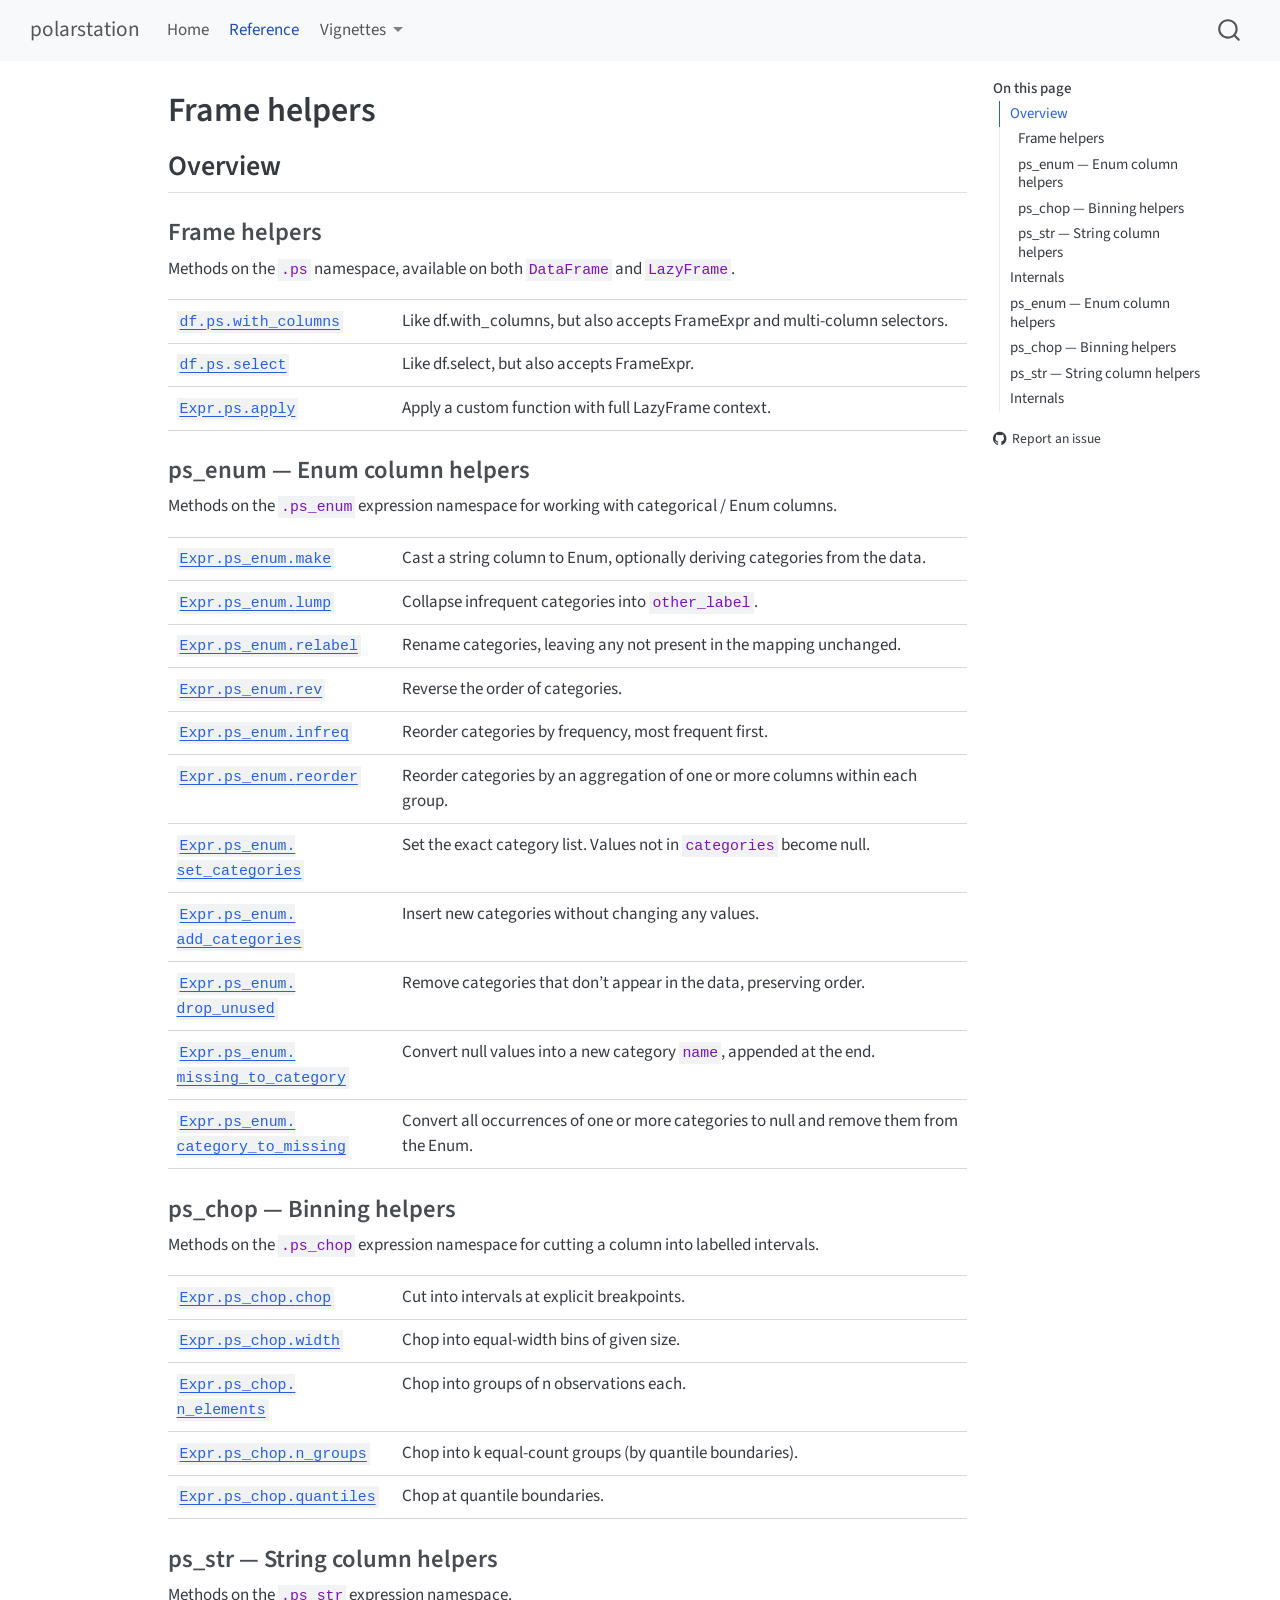
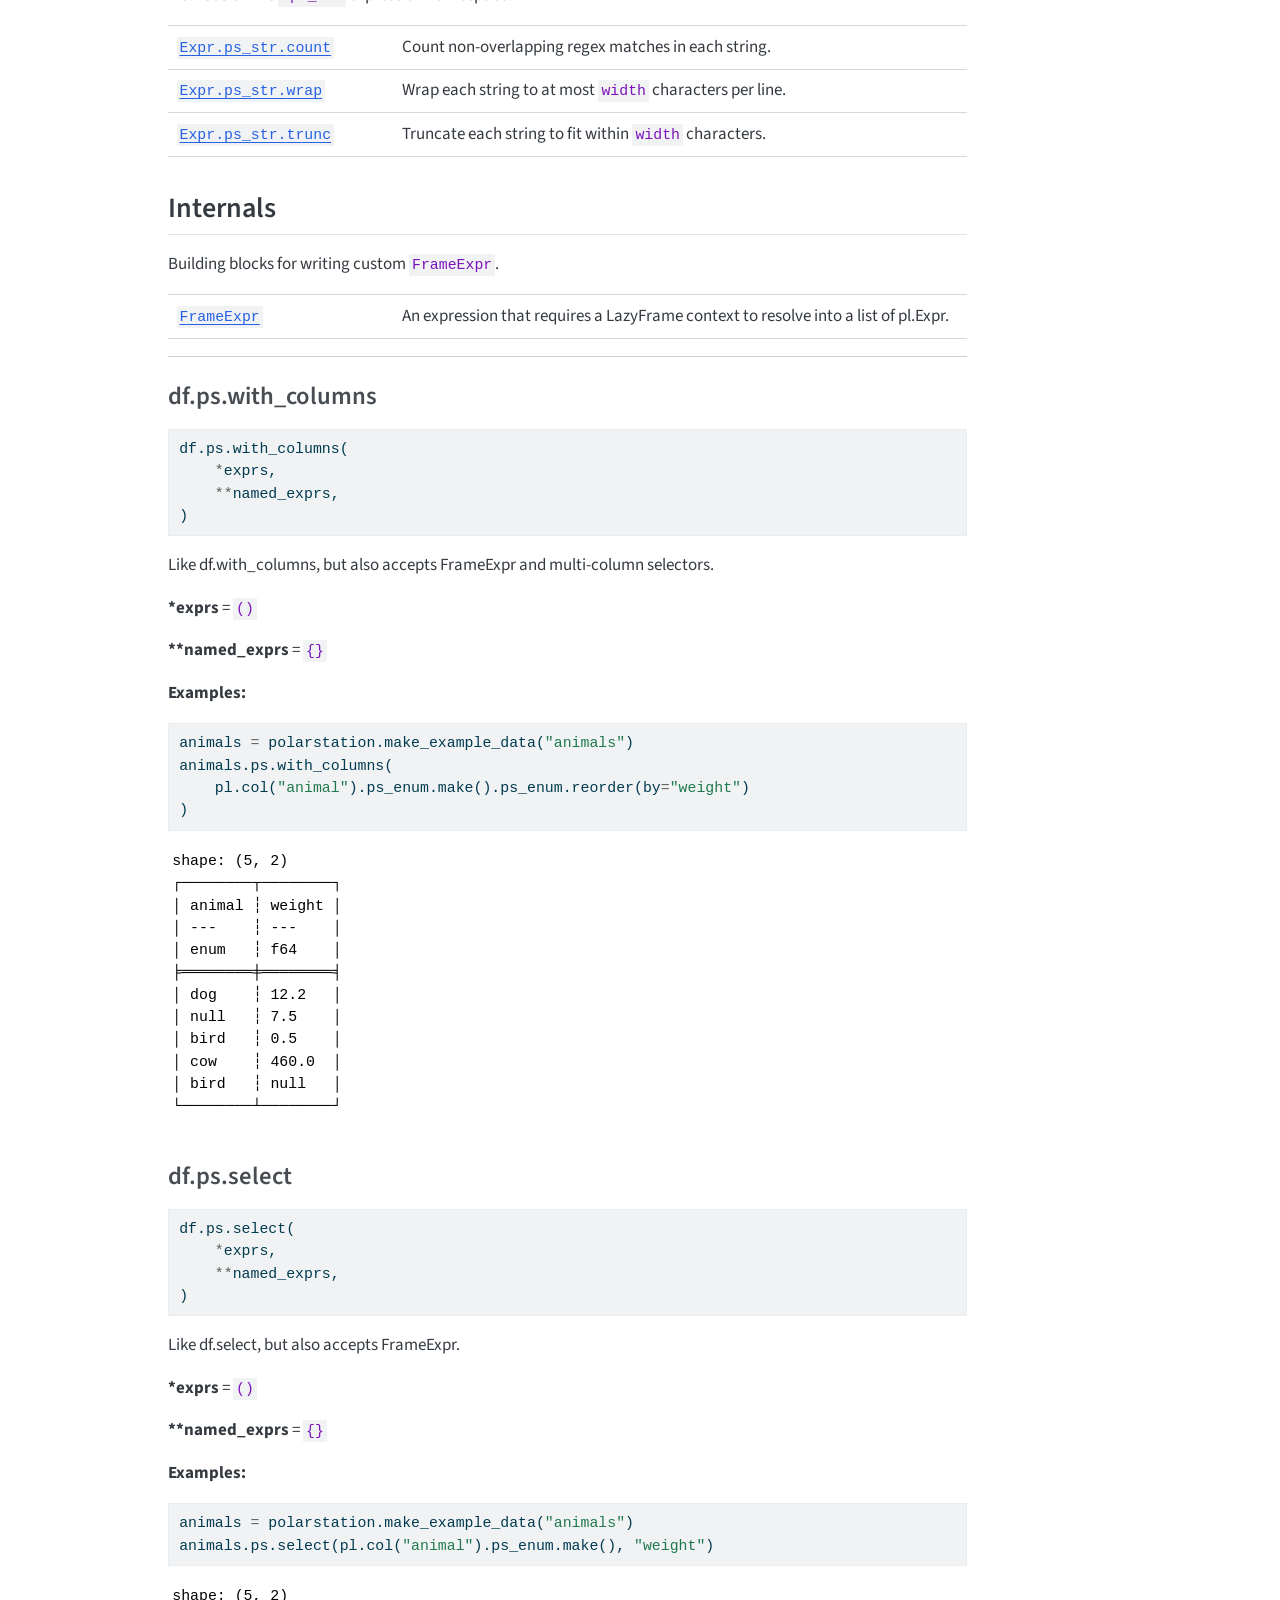
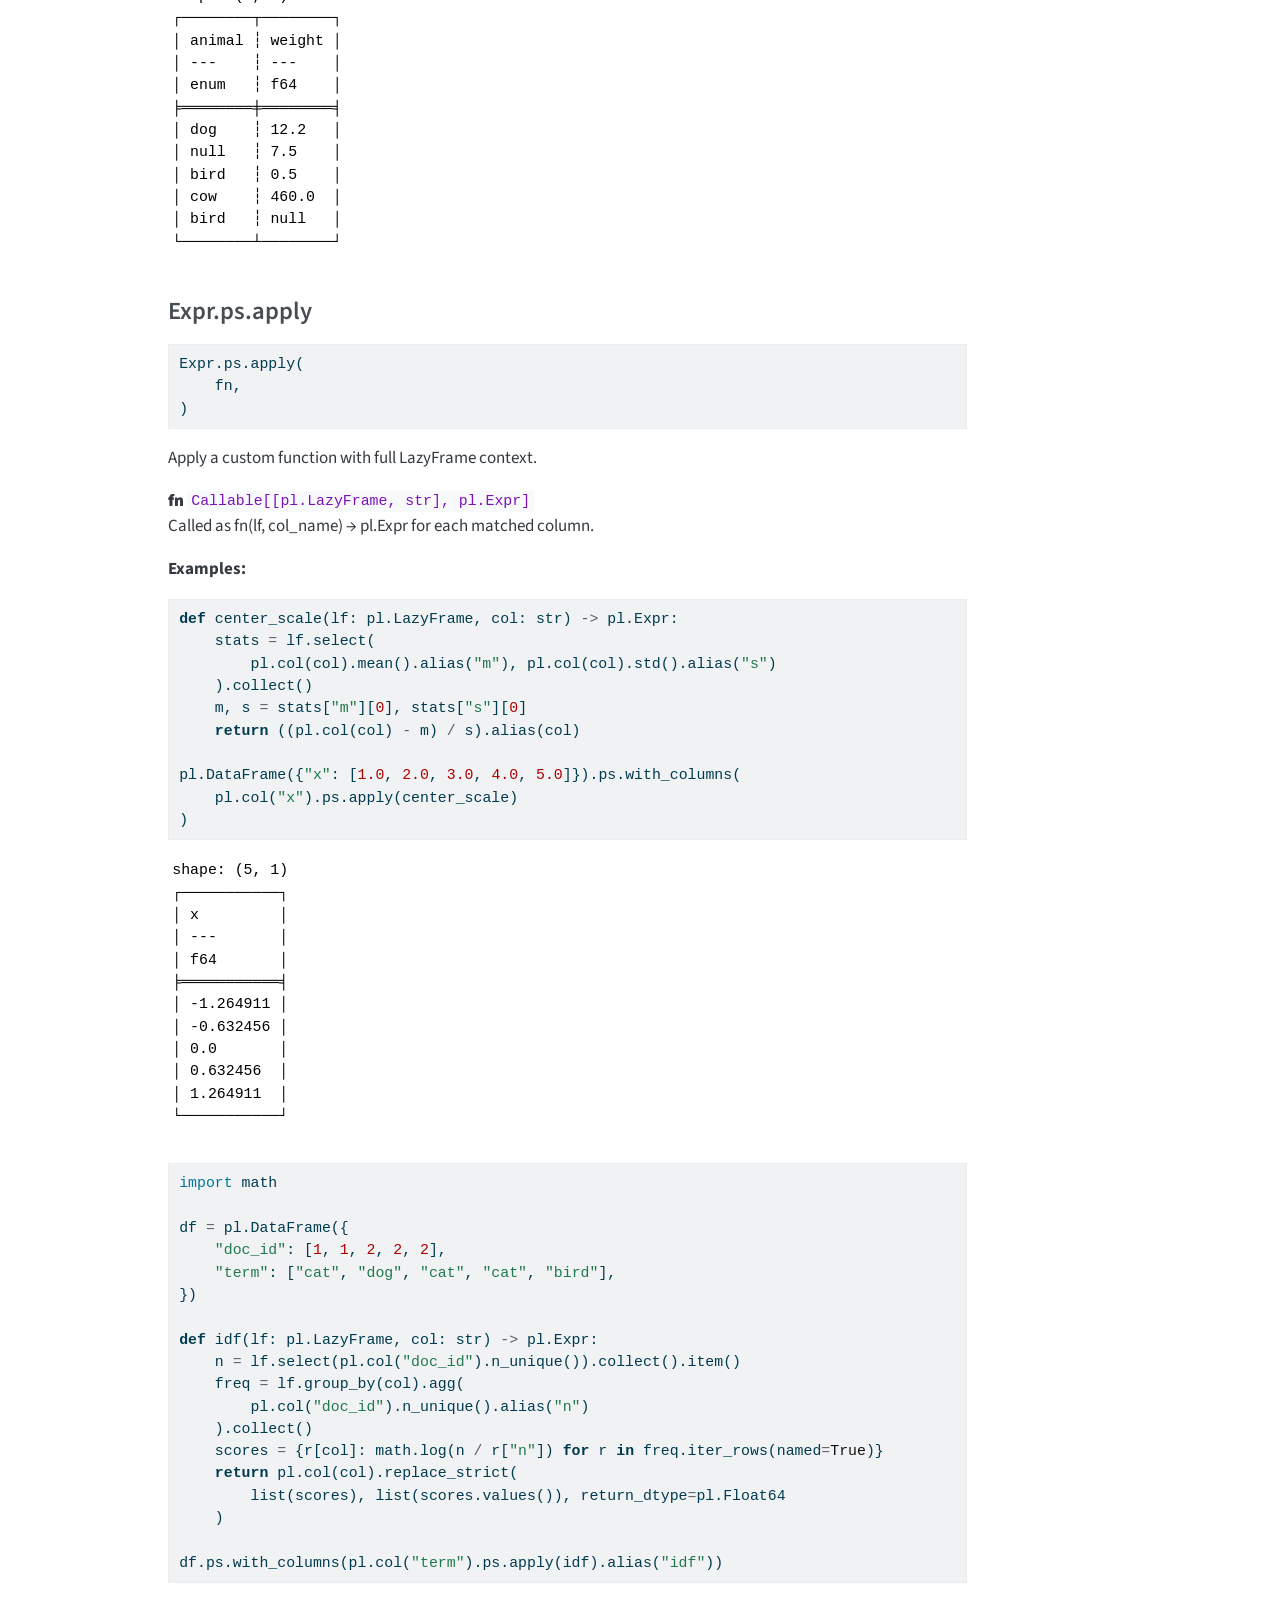
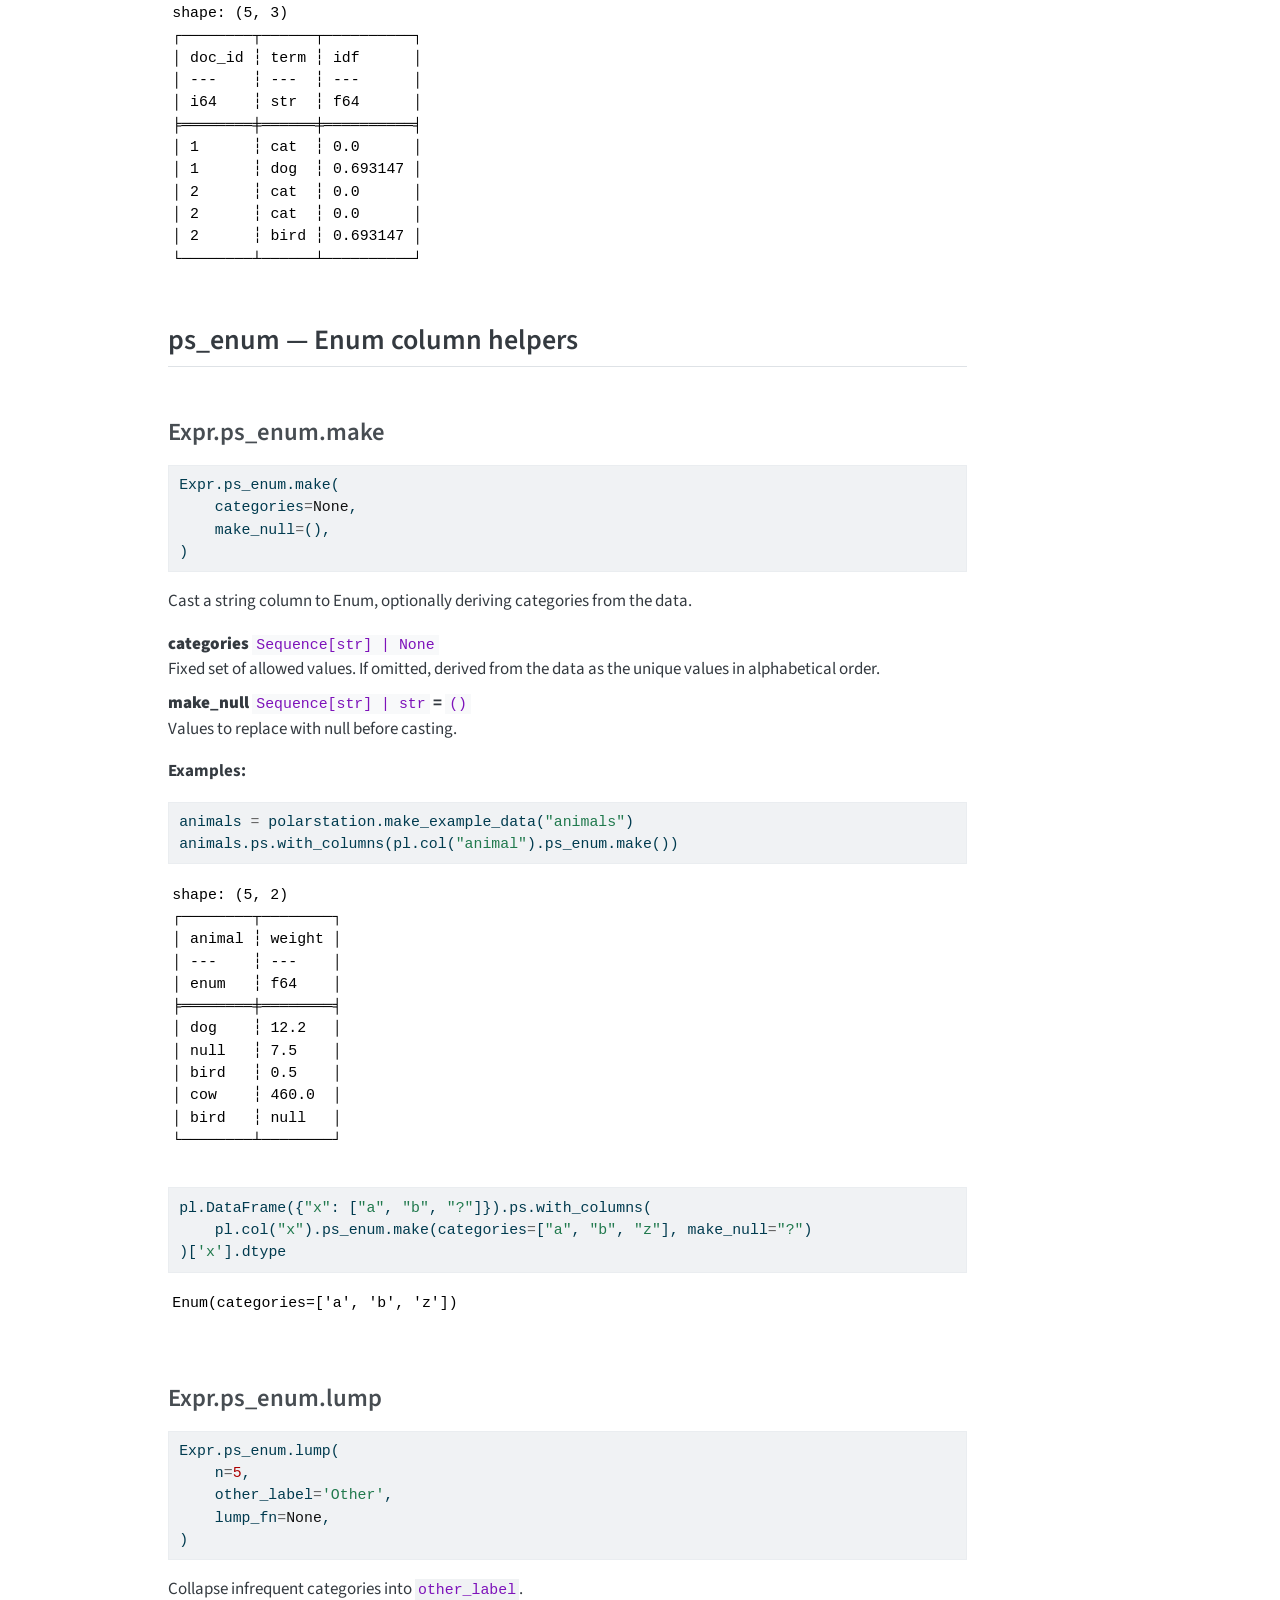
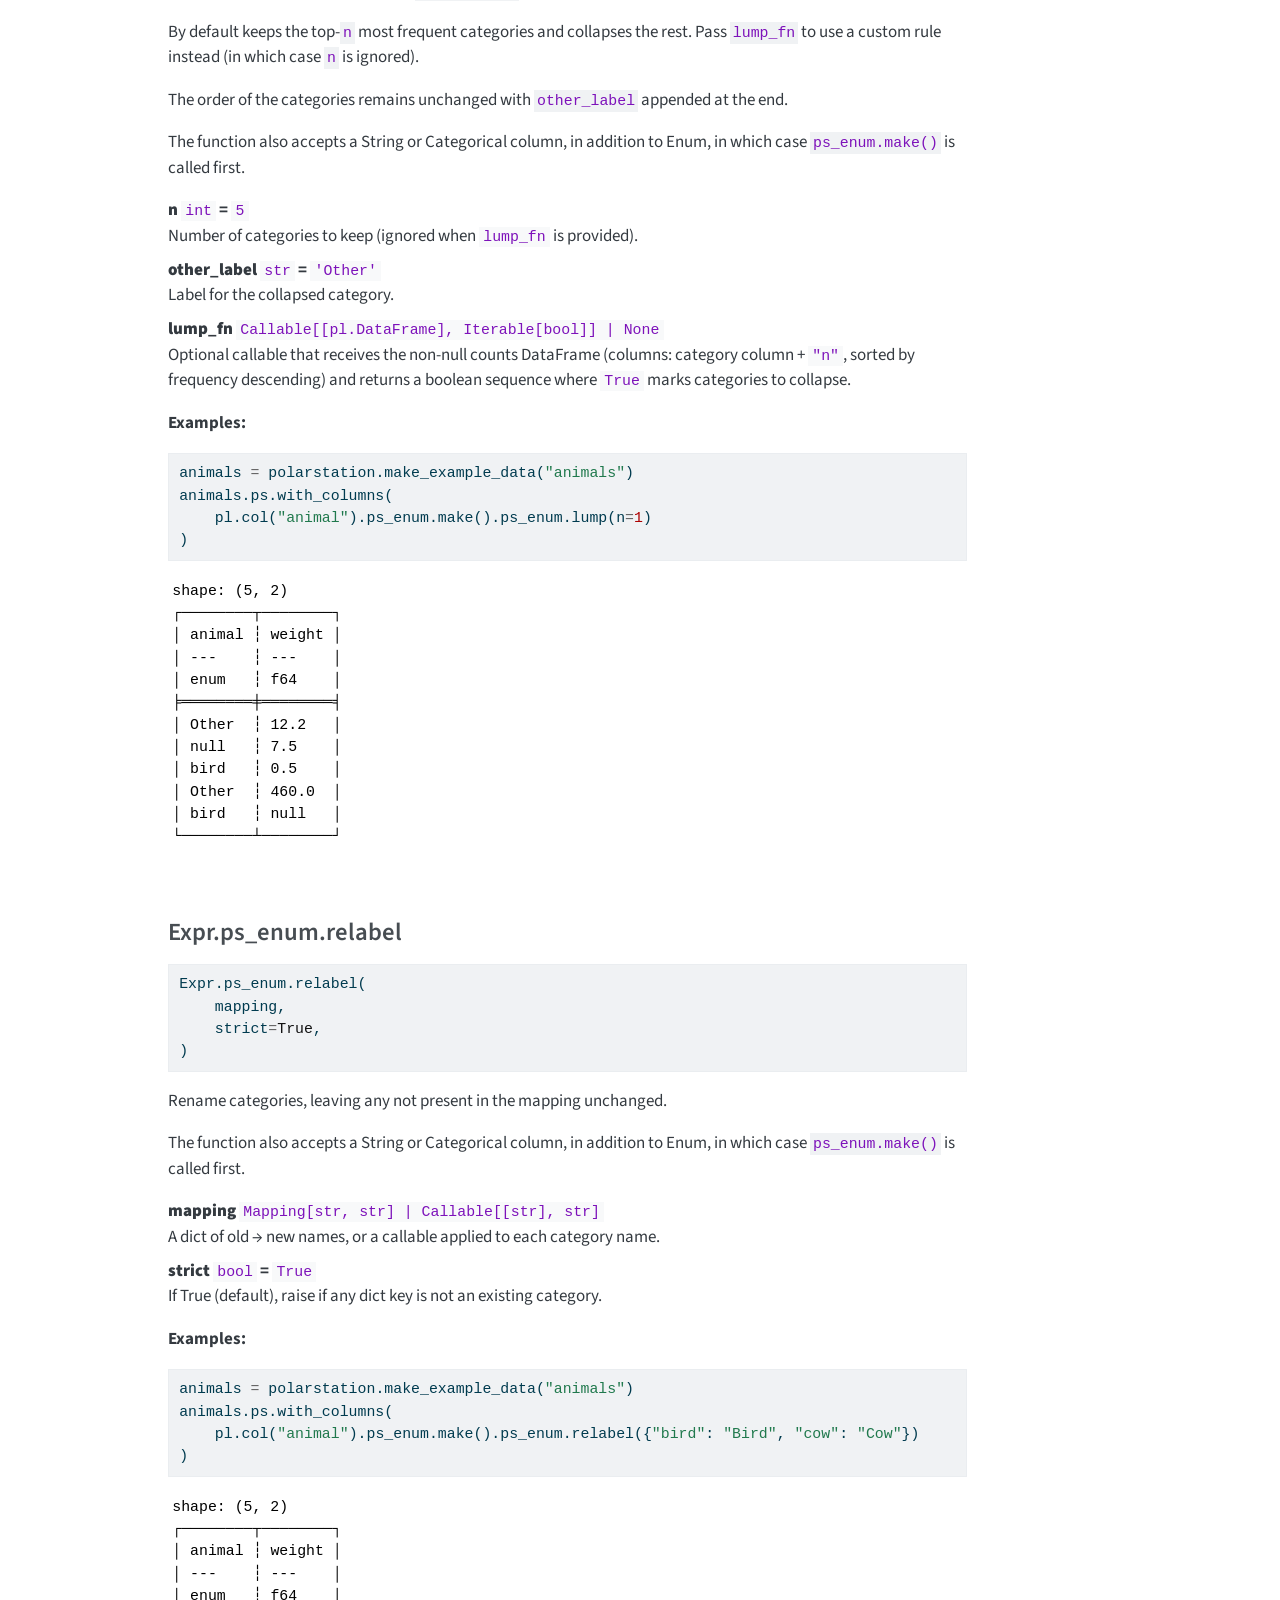
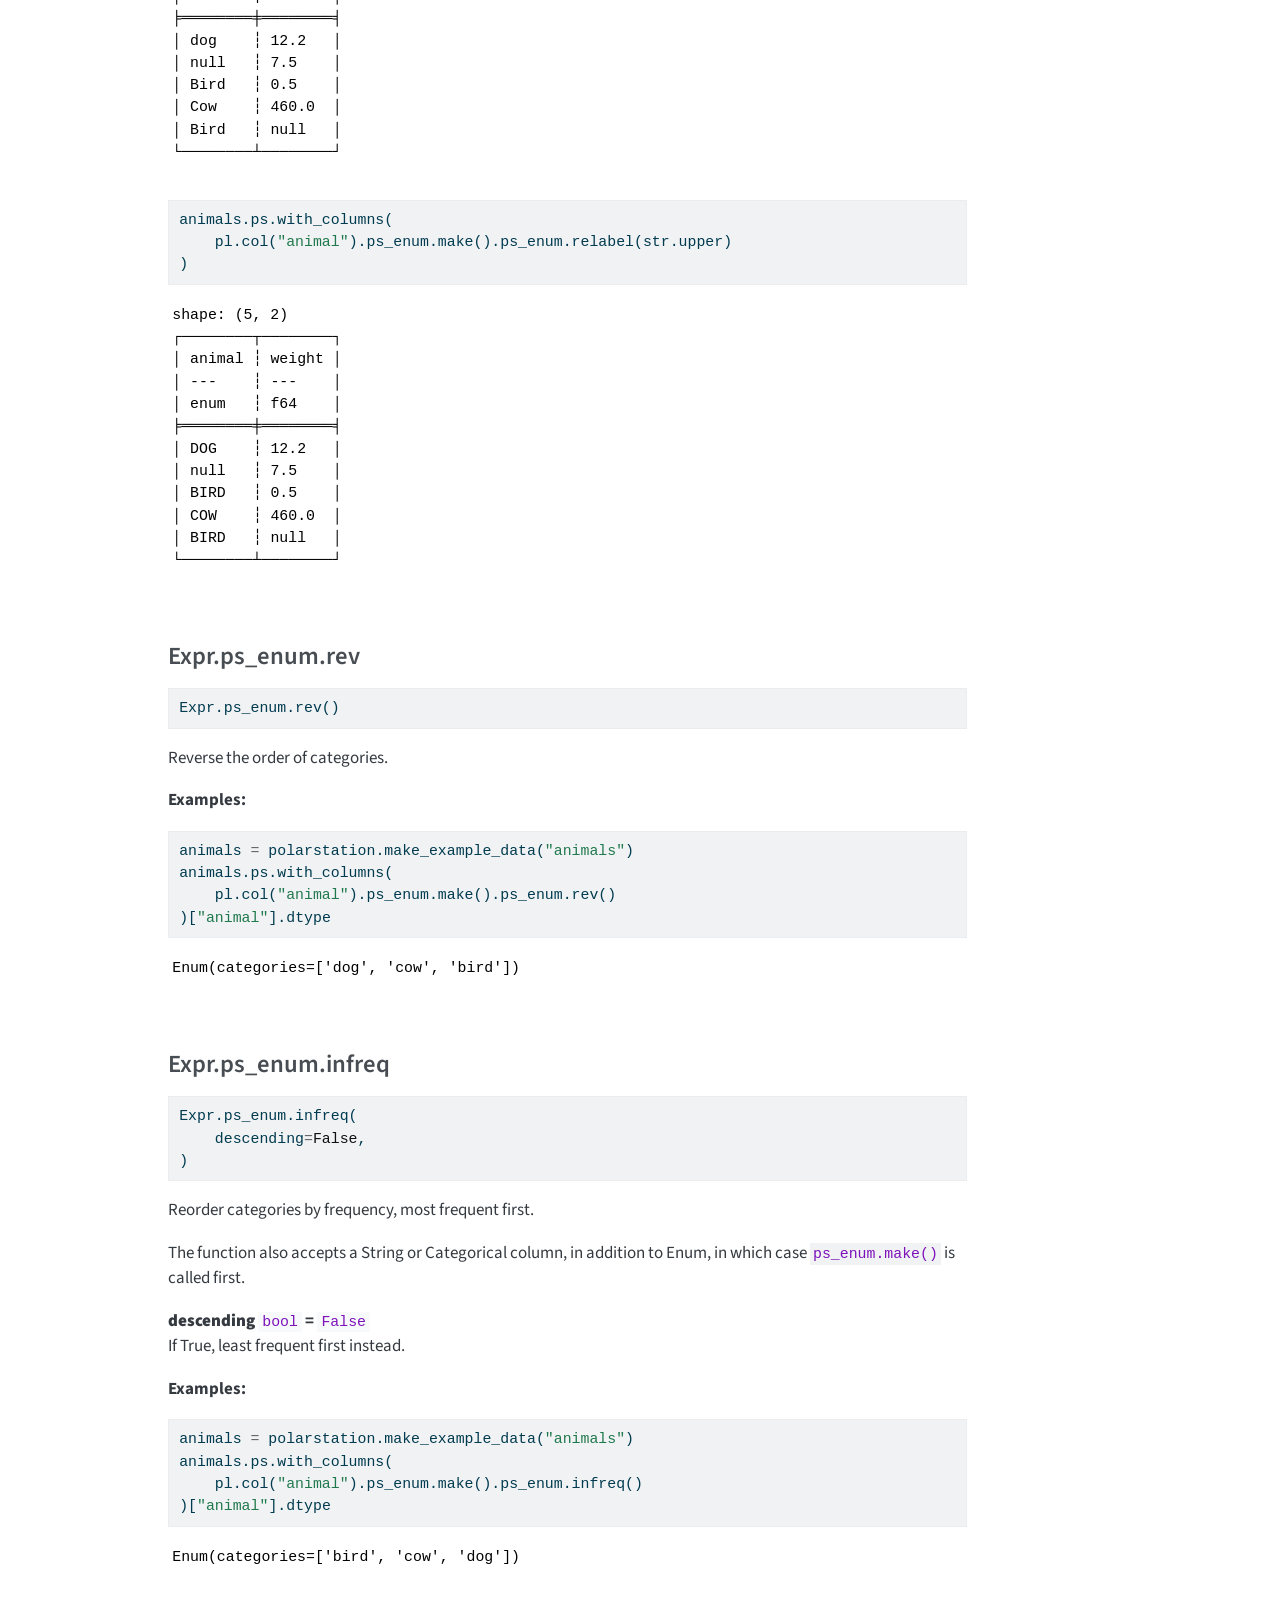
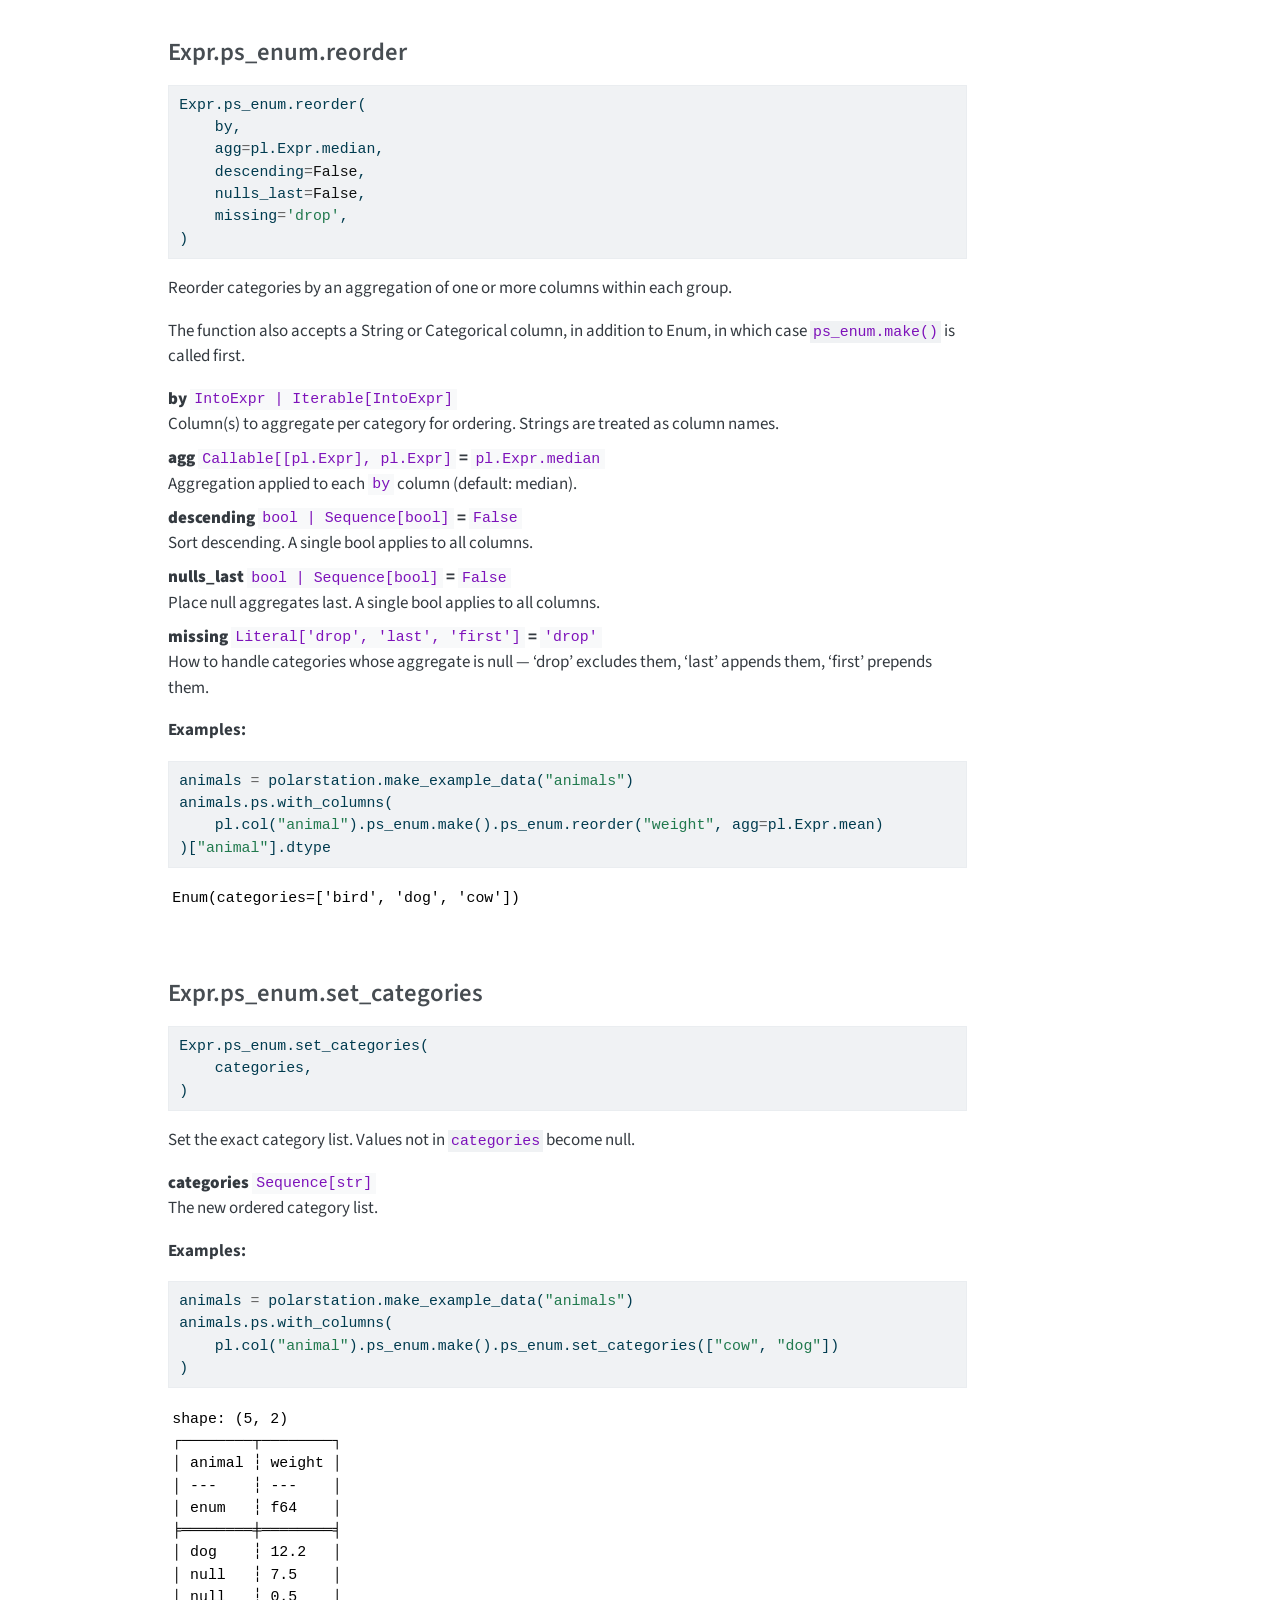
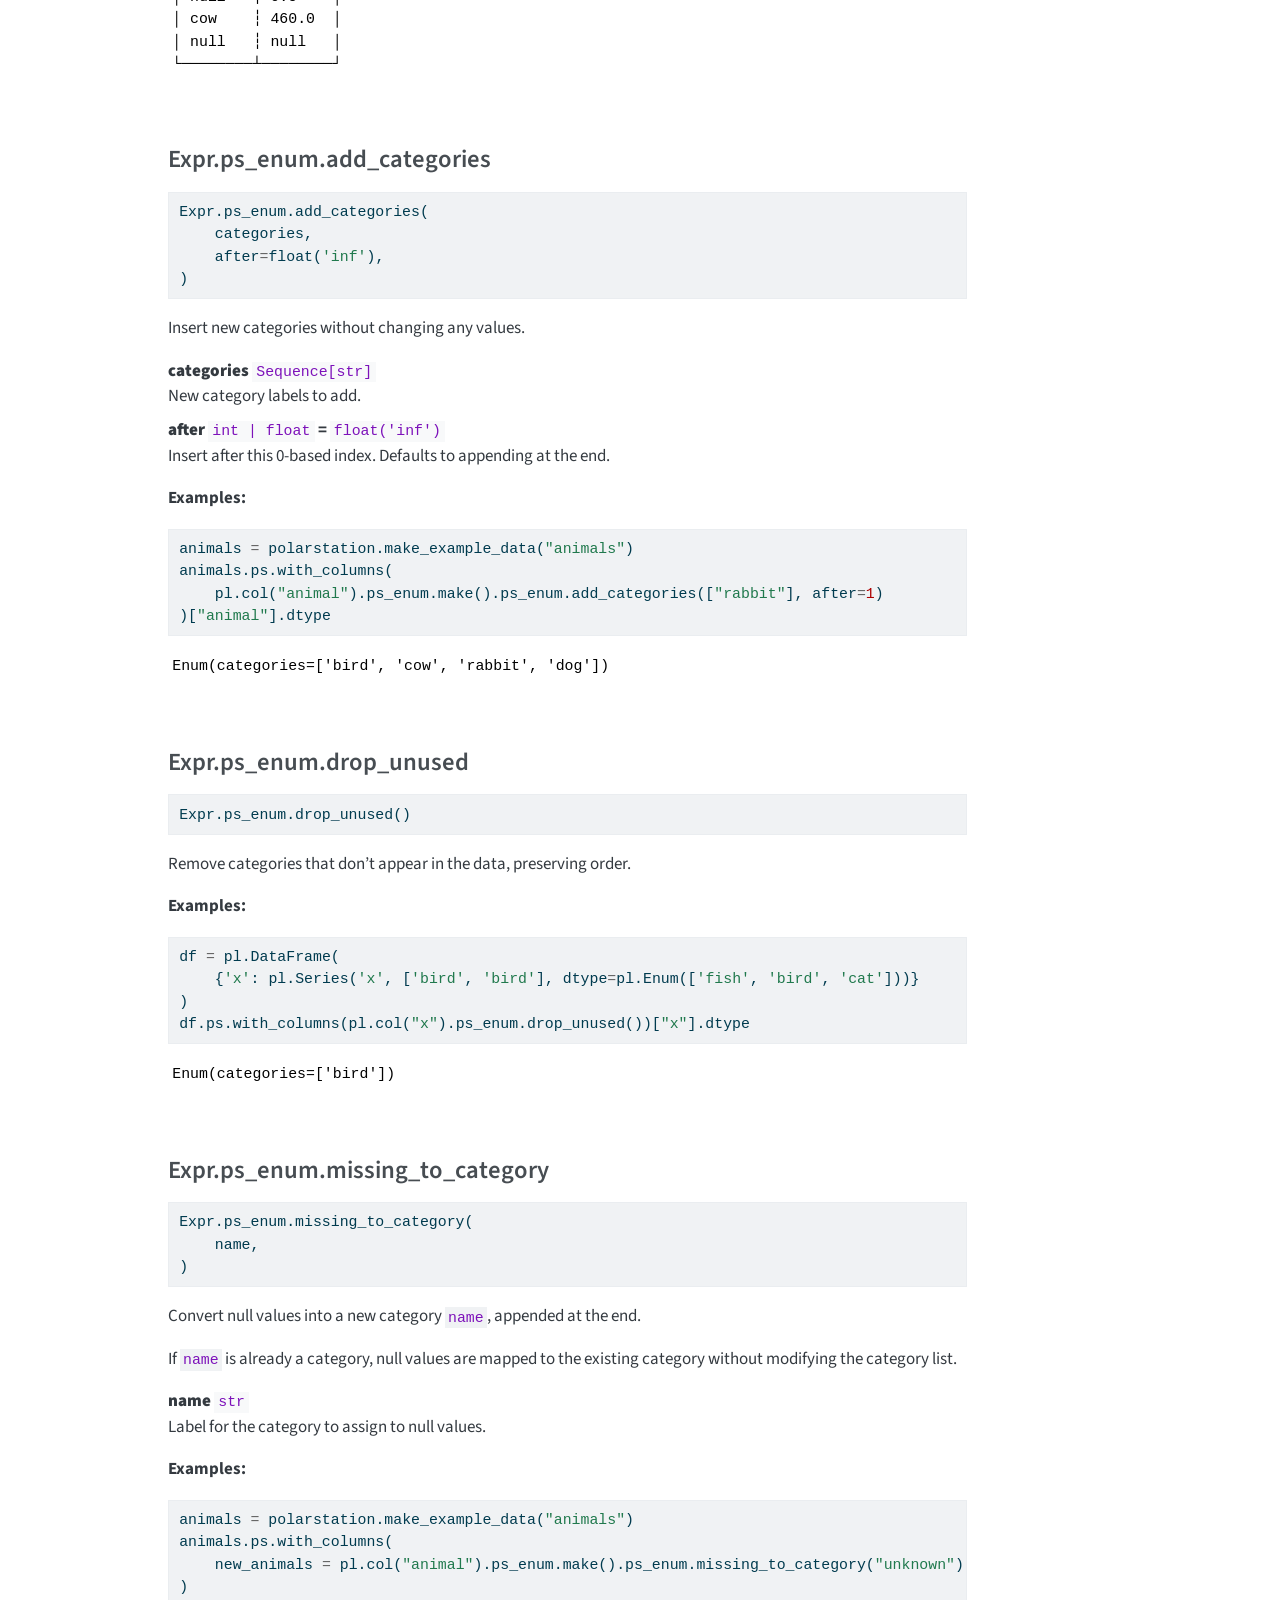
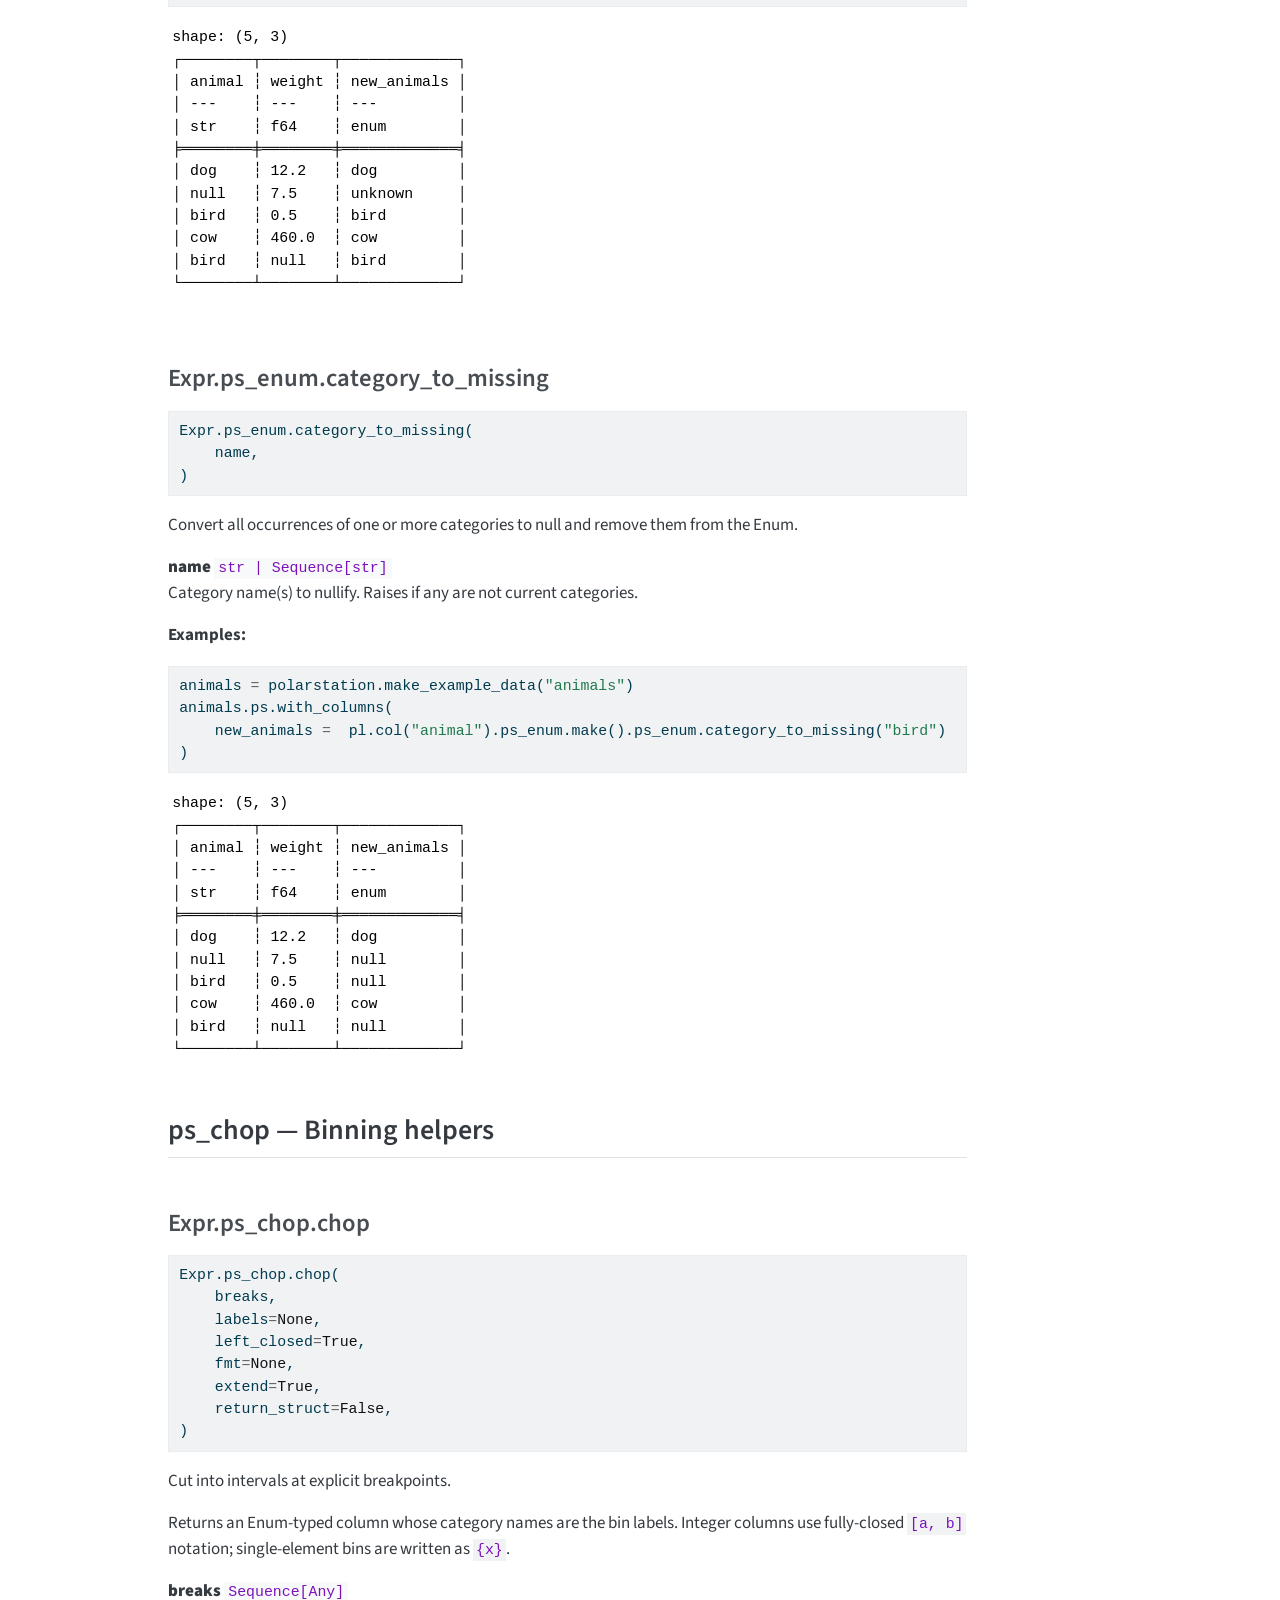
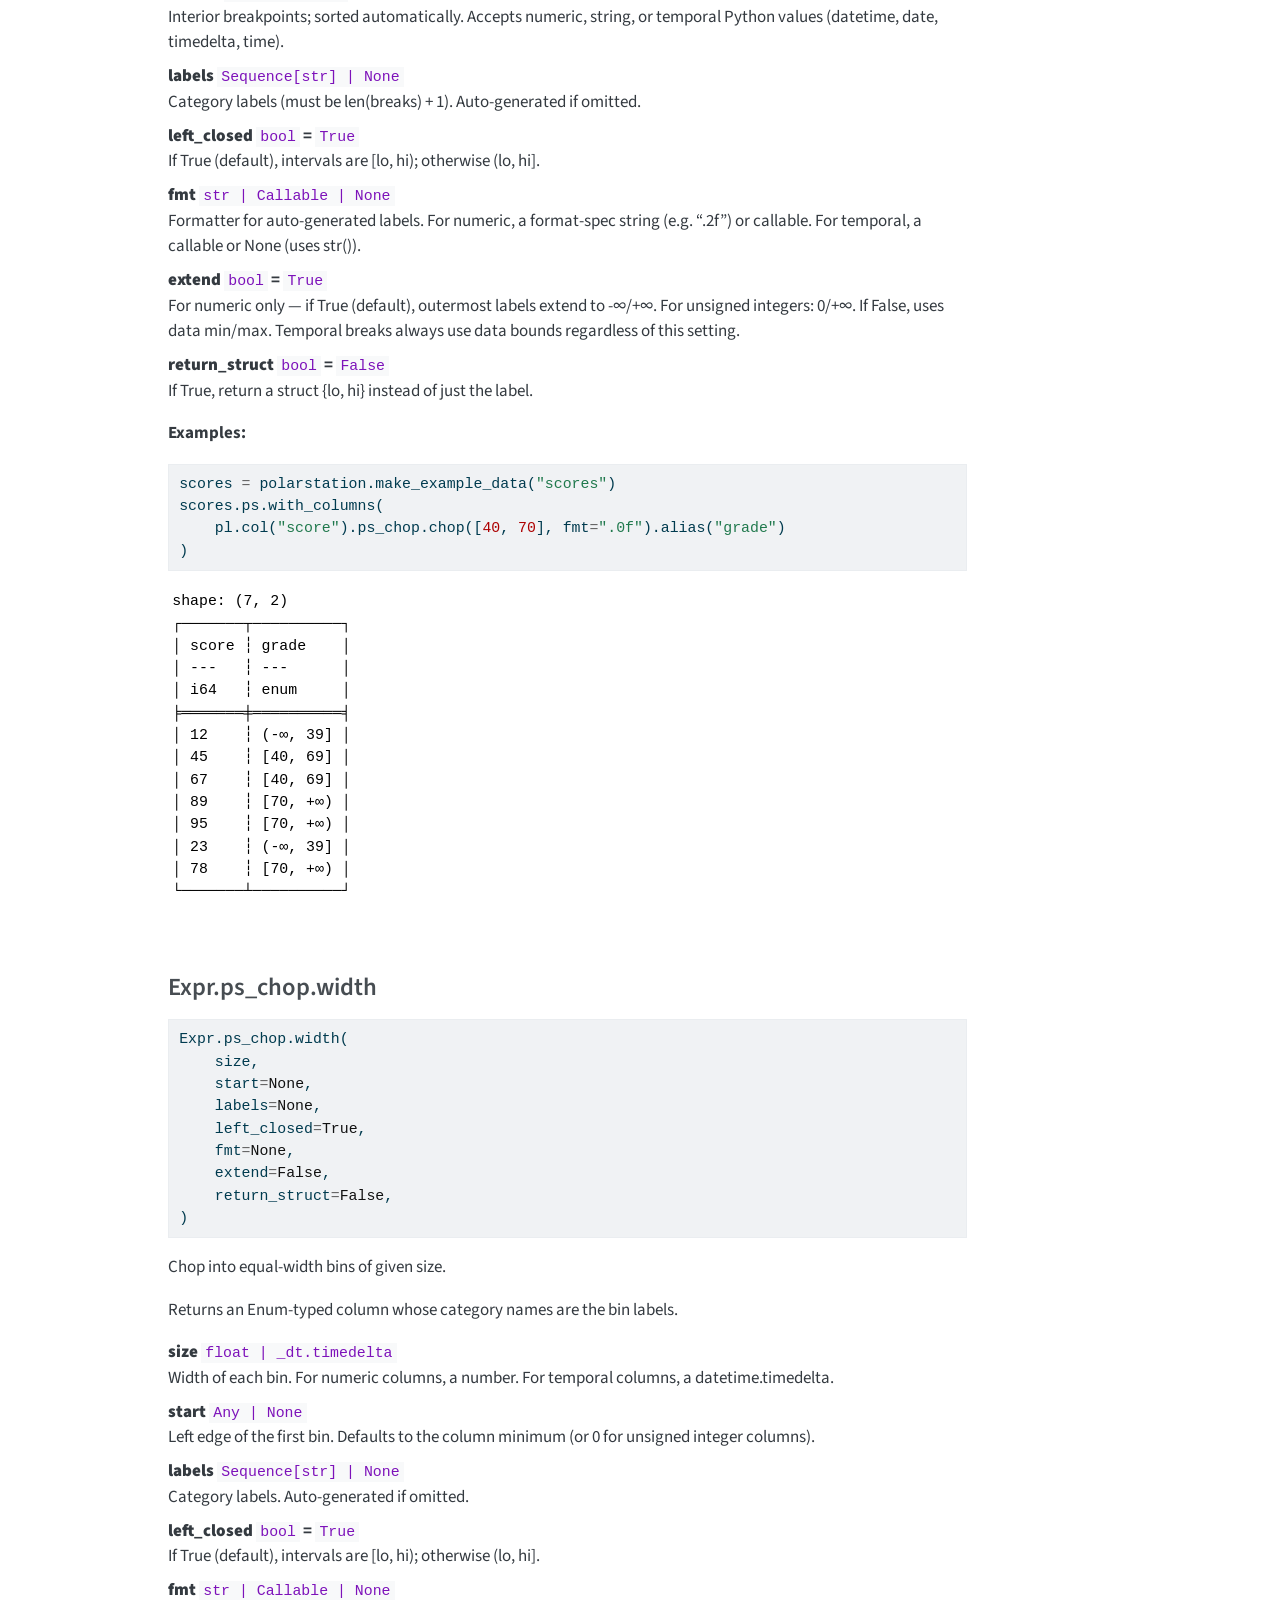
==== commit a6b0fa21: "Built site for gh-pages" ====
--- a/reference/index.html
+++ b/reference/index.html
@@ -174,6 +174,7 @@
   <li><a href="#internals" id="toc-internals" class="nav-link" data-scroll-target="#internals">Internals</a>
   <ul class="collapse">
   <li><a href="#df-ps-with-columns" id="toc-df-ps-with-columns" class="nav-link" data-scroll-target="#df-ps-with-columns">df.ps.with_columns</a></li>
+  <li><a href="#df-ps-select" id="toc-df-ps-select" class="nav-link" data-scroll-target="#df-ps-select">df.ps.select</a></li>
   <li><a href="#expr-ps-apply" id="toc-expr-ps-apply" class="nav-link" data-scroll-target="#expr-ps-apply">Expr.ps.apply</a></li>
   </ul></li>
   <li><a href="#ps_enum-enum-column-helpers-1" id="toc-ps_enum-enum-column-helpers-1" class="nav-link" data-scroll-target="#ps_enum-enum-column-helpers-1">ps_enum — Enum column helpers</a>
@@ -249,6 +250,10 @@
 <td>Like df.with_columns, but also accepts FrameExpr and multi-column selectors.</td>
 </tr>
 <tr class="even">
+<td><a href="#df-ps-select"><code>df.<wbr>ps.<wbr>select</code></a></td>
+<td>Like df.select, but also accepts FrameExpr.</td>
+</tr>
+<tr class="odd">
 <td><a href="#expr-ps-apply"><code>Expr.<wbr>ps.<wbr>apply</code></a></td>
 <td>Apply a custom function with full LazyFrame context.</td>
 </tr>
@@ -394,7 +399,7 @@
 <p><strong>*exprs</strong> = <code>()</code></p>
 <p><strong>**named_exprs</strong> = <code>{}</code></p>
 <p><strong>Examples:</strong></p>
-<div id="27588159" class="cell" data-execution_count="2">
+<div id="bcc0a8e2" class="cell" data-execution_count="2">
 <div class="code-copy-outer-scaffold"><div class="sourceCode cell-code" id="cb2"><pre class="sourceCode python code-with-copy"><code class="sourceCode python"><span id="cb2-1"><a href="#cb2-1" aria-hidden="true" tabindex="-1"></a>animals <span class="op">=</span> polarstation.make_example_data(<span class="st">"animals"</span>)</span>
 <span id="cb2-2"><a href="#cb2-2" aria-hidden="true" tabindex="-1"></a>animals.ps.with_columns(</span>
 <span id="cb2-3"><a href="#cb2-3" aria-hidden="true" tabindex="-1"></a>    pl.col(<span class="st">"animal"</span>).ps_enum.make().ps_enum.reorder(by<span class="op">=</span><span class="st">"weight"</span>)</span>
@@ -415,11 +420,40 @@
 </div>
 </div>
 </section>
+<section id="df-ps-select" class="level3">
+<h3 class="anchored" data-anchor-id="df-ps-select">df.ps.select</h3>
+<div class="code-copy-outer-scaffold"><div class="sourceCode" id="cb4"><pre class="sourceCode python code-with-copy"><code class="sourceCode python"><span id="cb4-1"><a href="#cb4-1" aria-hidden="true" tabindex="-1"></a>df.ps.select(</span>
+<span id="cb4-2"><a href="#cb4-2" aria-hidden="true" tabindex="-1"></a>    <span class="op">*</span>exprs,</span>
+<span id="cb4-3"><a href="#cb4-3" aria-hidden="true" tabindex="-1"></a>    <span class="op">**</span>named_exprs,</span>
+<span id="cb4-4"><a href="#cb4-4" aria-hidden="true" tabindex="-1"></a>)</span></code></pre></div><button title="Copy to Clipboard" class="code-copy-button"><i class="bi"></i></button></div>
+<p>Like df.select, but also accepts FrameExpr.</p>
+<p><strong>*exprs</strong> = <code>()</code></p>
+<p><strong>**named_exprs</strong> = <code>{}</code></p>
+<p><strong>Examples:</strong></p>
+<div id="256478e8" class="cell" data-execution_count="3">
+<div class="code-copy-outer-scaffold"><div class="sourceCode cell-code" id="cb5"><pre class="sourceCode python code-with-copy"><code class="sourceCode python"><span id="cb5-1"><a href="#cb5-1" aria-hidden="true" tabindex="-1"></a>animals <span class="op">=</span> polarstation.make_example_data(<span class="st">"animals"</span>)</span>
+<span id="cb5-2"><a href="#cb5-2" aria-hidden="true" tabindex="-1"></a>animals.ps.select(pl.col(<span class="st">"animal"</span>).ps_enum.make(), <span class="st">"weight"</span>)</span></code></pre></div><button title="Copy to Clipboard" class="code-copy-button"><i class="bi"></i></button></div>
+<div class="cell-output cell-output-display" data-execution_count="3">
+<pre><code>shape: (5, 2)
+┌────────┬────────┐
+│ animal ┆ weight │
+│ ---    ┆ ---    │
+│ enum   ┆ f64    │
+╞════════╪════════╡
+│ dog    ┆ 12.2   │
+│ null   ┆ 7.5    │
+│ bird   ┆ 0.5    │
+│ cow    ┆ 460.0  │
+│ bird   ┆ null   │
+└────────┴────────┘</code></pre>
+</div>
+</div>
+</section>
 <section id="expr-ps-apply" class="level3">
 <h3 class="anchored" data-anchor-id="expr-ps-apply">Expr.ps.apply</h3>
-<div class="code-copy-outer-scaffold"><div class="sourceCode" id="cb4"><pre class="sourceCode python code-with-copy"><code class="sourceCode python"><span id="cb4-1"><a href="#cb4-1" aria-hidden="true" tabindex="-1"></a>Expr.ps.<span class="bu">apply</span>(</span>
-<span id="cb4-2"><a href="#cb4-2" aria-hidden="true" tabindex="-1"></a>    fn,</span>
-<span id="cb4-3"><a href="#cb4-3" aria-hidden="true" tabindex="-1"></a>)</span></code></pre></div><button title="Copy to Clipboard" class="code-copy-button"><i class="bi"></i></button></div>
+<div class="code-copy-outer-scaffold"><div class="sourceCode" id="cb7"><pre class="sourceCode python code-with-copy"><code class="sourceCode python"><span id="cb7-1"><a href="#cb7-1" aria-hidden="true" tabindex="-1"></a>Expr.ps.<span class="bu">apply</span>(</span>
+<span id="cb7-2"><a href="#cb7-2" aria-hidden="true" tabindex="-1"></a>    fn,</span>
+<span id="cb7-3"><a href="#cb7-3" aria-hidden="true" tabindex="-1"></a>)</span></code></pre></div><button title="Copy to Clipboard" class="code-copy-button"><i class="bi"></i></button></div>
 <p>Apply a custom function with full LazyFrame context.</p>
 <dl>
 <dt><strong>fn</strong> <code>Callable[[pl.LazyFrame, str], pl.Expr]</code></dt>
@@ -428,18 +462,18 @@
 </dd>
 </dl>
 <p><strong>Examples:</strong></p>
-<div id="221869d7" class="cell" data-execution_count="3">
-<div class="code-copy-outer-scaffold"><div class="sourceCode cell-code" id="cb5"><pre class="sourceCode python code-with-copy"><code class="sourceCode python"><span id="cb5-1"><a href="#cb5-1" aria-hidden="true" tabindex="-1"></a><span class="kw">def</span> center_scale(lf: pl.LazyFrame, col: <span class="bu">str</span>) <span class="op">-&gt;</span> pl.Expr:</span>
-<span id="cb5-2"><a href="#cb5-2" aria-hidden="true" tabindex="-1"></a>    stats <span class="op">=</span> lf.select(</span>
-<span id="cb5-3"><a href="#cb5-3" aria-hidden="true" tabindex="-1"></a>        pl.col(col).mean().alias(<span class="st">"m"</span>), pl.col(col).std().alias(<span class="st">"s"</span>)</span>
-<span id="cb5-4"><a href="#cb5-4" aria-hidden="true" tabindex="-1"></a>    ).collect()</span>
-<span id="cb5-5"><a href="#cb5-5" aria-hidden="true" tabindex="-1"></a>    m, s <span class="op">=</span> stats[<span class="st">"m"</span>][<span class="dv">0</span>], stats[<span class="st">"s"</span>][<span class="dv">0</span>]</span>
-<span id="cb5-6"><a href="#cb5-6" aria-hidden="true" tabindex="-1"></a>    <span class="cf">return</span> ((pl.col(col) <span class="op">-</span> m) <span class="op">/</span> s).alias(col)</span>
-<span id="cb5-7"><a href="#cb5-7" aria-hidden="true" tabindex="-1"></a></span>
-<span id="cb5-8"><a href="#cb5-8" aria-hidden="true" tabindex="-1"></a>pl.DataFrame({<span class="st">"x"</span>: [<span class="fl">1.0</span>, <span class="fl">2.0</span>, <span class="fl">3.0</span>, <span class="fl">4.0</span>, <span class="fl">5.0</span>]}).ps.with_columns(</span>
-<span id="cb5-9"><a href="#cb5-9" aria-hidden="true" tabindex="-1"></a>    pl.col(<span class="st">"x"</span>).ps.<span class="bu">apply</span>(center_scale)</span>
-<span id="cb5-10"><a href="#cb5-10" aria-hidden="true" tabindex="-1"></a>)</span></code></pre></div><button title="Copy to Clipboard" class="code-copy-button"><i class="bi"></i></button></div>
-<div class="cell-output cell-output-display" data-execution_count="3">
+<div id="9064c374" class="cell" data-execution_count="4">
+<div class="code-copy-outer-scaffold"><div class="sourceCode cell-code" id="cb8"><pre class="sourceCode python code-with-copy"><code class="sourceCode python"><span id="cb8-1"><a href="#cb8-1" aria-hidden="true" tabindex="-1"></a><span class="kw">def</span> center_scale(lf: pl.LazyFrame, col: <span class="bu">str</span>) <span class="op">-&gt;</span> pl.Expr:</span>
+<span id="cb8-2"><a href="#cb8-2" aria-hidden="true" tabindex="-1"></a>    stats <span class="op">=</span> lf.select(</span>
+<span id="cb8-3"><a href="#cb8-3" aria-hidden="true" tabindex="-1"></a>        pl.col(col).mean().alias(<span class="st">"m"</span>), pl.col(col).std().alias(<span class="st">"s"</span>)</span>
+<span id="cb8-4"><a href="#cb8-4" aria-hidden="true" tabindex="-1"></a>    ).collect()</span>
+<span id="cb8-5"><a href="#cb8-5" aria-hidden="true" tabindex="-1"></a>    m, s <span class="op">=</span> stats[<span class="st">"m"</span>][<span class="dv">0</span>], stats[<span class="st">"s"</span>][<span class="dv">0</span>]</span>
+<span id="cb8-6"><a href="#cb8-6" aria-hidden="true" tabindex="-1"></a>    <span class="cf">return</span> ((pl.col(col) <span class="op">-</span> m) <span class="op">/</span> s).alias(col)</span>
+<span id="cb8-7"><a href="#cb8-7" aria-hidden="true" tabindex="-1"></a></span>
+<span id="cb8-8"><a href="#cb8-8" aria-hidden="true" tabindex="-1"></a>pl.DataFrame({<span class="st">"x"</span>: [<span class="fl">1.0</span>, <span class="fl">2.0</span>, <span class="fl">3.0</span>, <span class="fl">4.0</span>, <span class="fl">5.0</span>]}).ps.with_columns(</span>
+<span id="cb8-9"><a href="#cb8-9" aria-hidden="true" tabindex="-1"></a>    pl.col(<span class="st">"x"</span>).ps.<span class="bu">apply</span>(center_scale)</span>
+<span id="cb8-10"><a href="#cb8-10" aria-hidden="true" tabindex="-1"></a>)</span></code></pre></div><button title="Copy to Clipboard" class="code-copy-button"><i class="bi"></i></button></div>
+<div class="cell-output cell-output-display" data-execution_count="4">
 <pre><code>shape: (5, 1)
 ┌───────────┐
 │ x         │
@@ -454,26 +488,26 @@
 └───────────┘</code></pre>
 </div>
 </div>
-<div id="37834a44" class="cell" data-execution_count="4">
-<div class="code-copy-outer-scaffold"><div class="sourceCode cell-code" id="cb7"><pre class="sourceCode python code-with-copy"><code class="sourceCode python"><span id="cb7-1"><a href="#cb7-1" aria-hidden="true" tabindex="-1"></a><span class="im">import</span> math</span>
-<span id="cb7-2"><a href="#cb7-2" aria-hidden="true" tabindex="-1"></a></span>
-<span id="cb7-3"><a href="#cb7-3" aria-hidden="true" tabindex="-1"></a>df <span class="op">=</span> pl.DataFrame({</span>
-<span id="cb7-4"><a href="#cb7-4" aria-hidden="true" tabindex="-1"></a>    <span class="st">"doc_id"</span>: [<span class="dv">1</span>, <span class="dv">1</span>, <span class="dv">2</span>, <span class="dv">2</span>, <span class="dv">2</span>],</span>
-<span id="cb7-5"><a href="#cb7-5" aria-hidden="true" tabindex="-1"></a>    <span class="st">"term"</span>: [<span class="st">"cat"</span>, <span class="st">"dog"</span>, <span class="st">"cat"</span>, <span class="st">"cat"</span>, <span class="st">"bird"</span>],</span>
-<span id="cb7-6"><a href="#cb7-6" aria-hidden="true" tabindex="-1"></a>})</span>
-<span id="cb7-7"><a href="#cb7-7" aria-hidden="true" tabindex="-1"></a></span>
-<span id="cb7-8"><a href="#cb7-8" aria-hidden="true" tabindex="-1"></a><span class="kw">def</span> idf(lf: pl.LazyFrame, col: <span class="bu">str</span>) <span class="op">-&gt;</span> pl.Expr:</span>
-<span id="cb7-9"><a href="#cb7-9" aria-hidden="true" tabindex="-1"></a>    n <span class="op">=</span> lf.select(pl.col(<span class="st">"doc_id"</span>).n_unique()).collect().item()</span>
-<span id="cb7-10"><a href="#cb7-10" aria-hidden="true" tabindex="-1"></a>    freq <span class="op">=</span> lf.group_by(col).agg(</span>
-<span id="cb7-11"><a href="#cb7-11" aria-hidden="true" tabindex="-1"></a>        pl.col(<span class="st">"doc_id"</span>).n_unique().alias(<span class="st">"n"</span>)</span>
-<span id="cb7-12"><a href="#cb7-12" aria-hidden="true" tabindex="-1"></a>    ).collect()</span>
-<span id="cb7-13"><a href="#cb7-13" aria-hidden="true" tabindex="-1"></a>    scores <span class="op">=</span> {r[col]: math.log(n <span class="op">/</span> r[<span class="st">"n"</span>]) <span class="cf">for</span> r <span class="kw">in</span> freq.iter_rows(named<span class="op">=</span><span class="va">True</span>)}</span>
-<span id="cb7-14"><a href="#cb7-14" aria-hidden="true" tabindex="-1"></a>    <span class="cf">return</span> pl.col(col).replace_strict(</span>
-<span id="cb7-15"><a href="#cb7-15" aria-hidden="true" tabindex="-1"></a>        <span class="bu">list</span>(scores), <span class="bu">list</span>(scores.values()), return_dtype<span class="op">=</span>pl.Float64</span>
-<span id="cb7-16"><a href="#cb7-16" aria-hidden="true" tabindex="-1"></a>    )</span>
-<span id="cb7-17"><a href="#cb7-17" aria-hidden="true" tabindex="-1"></a></span>
-<span id="cb7-18"><a href="#cb7-18" aria-hidden="true" tabindex="-1"></a>df.ps.with_columns(pl.col(<span class="st">"term"</span>).ps.<span class="bu">apply</span>(idf).alias(<span class="st">"idf"</span>))</span></code></pre></div><button title="Copy to Clipboard" class="code-copy-button"><i class="bi"></i></button></div>
-<div class="cell-output cell-output-display" data-execution_count="4">
+<div id="aec745ec" class="cell" data-execution_count="5">
+<div class="code-copy-outer-scaffold"><div class="sourceCode cell-code" id="cb10"><pre class="sourceCode python code-with-copy"><code class="sourceCode python"><span id="cb10-1"><a href="#cb10-1" aria-hidden="true" tabindex="-1"></a><span class="im">import</span> math</span>
+<span id="cb10-2"><a href="#cb10-2" aria-hidden="true" tabindex="-1"></a></span>
+<span id="cb10-3"><a href="#cb10-3" aria-hidden="true" tabindex="-1"></a>df <span class="op">=</span> pl.DataFrame({</span>
+<span id="cb10-4"><a href="#cb10-4" aria-hidden="true" tabindex="-1"></a>    <span class="st">"doc_id"</span>: [<span class="dv">1</span>, <span class="dv">1</span>, <span class="dv">2</span>, <span class="dv">2</span>, <span class="dv">2</span>],</span>
+<span id="cb10-5"><a href="#cb10-5" aria-hidden="true" tabindex="-1"></a>    <span class="st">"term"</span>: [<span class="st">"cat"</span>, <span class="st">"dog"</span>, <span class="st">"cat"</span>, <span class="st">"cat"</span>, <span class="st">"bird"</span>],</span>
+<span id="cb10-6"><a href="#cb10-6" aria-hidden="true" tabindex="-1"></a>})</span>
+<span id="cb10-7"><a href="#cb10-7" aria-hidden="true" tabindex="-1"></a></span>
+<span id="cb10-8"><a href="#cb10-8" aria-hidden="true" tabindex="-1"></a><span class="kw">def</span> idf(lf: pl.LazyFrame, col: <span class="bu">str</span>) <span class="op">-&gt;</span> pl.Expr:</span>
+<span id="cb10-9"><a href="#cb10-9" aria-hidden="true" tabindex="-1"></a>    n <span class="op">=</span> lf.select(pl.col(<span class="st">"doc_id"</span>).n_unique()).collect().item()</span>
+<span id="cb10-10"><a href="#cb10-10" aria-hidden="true" tabindex="-1"></a>    freq <span class="op">=</span> lf.group_by(col).agg(</span>
+<span id="cb10-11"><a href="#cb10-11" aria-hidden="true" tabindex="-1"></a>        pl.col(<span class="st">"doc_id"</span>).n_unique().alias(<span class="st">"n"</span>)</span>
+<span id="cb10-12"><a href="#cb10-12" aria-hidden="true" tabindex="-1"></a>    ).collect()</span>
+<span id="cb10-13"><a href="#cb10-13" aria-hidden="true" tabindex="-1"></a>    scores <span class="op">=</span> {r[col]: math.log(n <span class="op">/</span> r[<span class="st">"n"</span>]) <span class="cf">for</span> r <span class="kw">in</span> freq.iter_rows(named<span class="op">=</span><span class="va">True</span>)}</span>
+<span id="cb10-14"><a href="#cb10-14" aria-hidden="true" tabindex="-1"></a>    <span class="cf">return</span> pl.col(col).replace_strict(</span>
+<span id="cb10-15"><a href="#cb10-15" aria-hidden="true" tabindex="-1"></a>        <span class="bu">list</span>(scores), <span class="bu">list</span>(scores.values()), return_dtype<span class="op">=</span>pl.Float64</span>
+<span id="cb10-16"><a href="#cb10-16" aria-hidden="true" tabindex="-1"></a>    )</span>
+<span id="cb10-17"><a href="#cb10-17" aria-hidden="true" tabindex="-1"></a></span>
+<span id="cb10-18"><a href="#cb10-18" aria-hidden="true" tabindex="-1"></a>df.ps.with_columns(pl.col(<span class="st">"term"</span>).ps.<span class="bu">apply</span>(idf).alias(<span class="st">"idf"</span>))</span></code></pre></div><button title="Copy to Clipboard" class="code-copy-button"><i class="bi"></i></button></div>
+<div class="cell-output cell-output-display" data-execution_count="5">
 <pre><code>shape: (5, 3)
 ┌────────┬──────┬──────────┐
 │ doc_id ┆ term ┆ idf      │
@@ -494,10 +528,10 @@
 <h2 class="doc-details anchored" data-anchor-id="ps_enum-enum-column-helpers-1">ps_enum — Enum column helpers</h2>
 <section id="expr-ps-enum-make" class="level3">
 <h3 class="anchored" data-anchor-id="expr-ps-enum-make">Expr.ps_enum.make</h3>
-<div class="code-copy-outer-scaffold"><div class="sourceCode" id="cb9"><pre class="sourceCode python code-with-copy"><code class="sourceCode python"><span id="cb9-1"><a href="#cb9-1" aria-hidden="true" tabindex="-1"></a>Expr.ps_enum.make(</span>
-<span id="cb9-2"><a href="#cb9-2" aria-hidden="true" tabindex="-1"></a>    categories<span class="op">=</span><span class="va">None</span>,</span>
-<span id="cb9-3"><a href="#cb9-3" aria-hidden="true" tabindex="-1"></a>    make_null<span class="op">=</span>(),</span>
-<span id="cb9-4"><a href="#cb9-4" aria-hidden="true" tabindex="-1"></a>)</span></code></pre></div><button title="Copy to Clipboard" class="code-copy-button"><i class="bi"></i></button></div>
+<div class="code-copy-outer-scaffold"><div class="sourceCode" id="cb12"><pre class="sourceCode python code-with-copy"><code class="sourceCode python"><span id="cb12-1"><a href="#cb12-1" aria-hidden="true" tabindex="-1"></a>Expr.ps_enum.make(</span>
+<span id="cb12-2"><a href="#cb12-2" aria-hidden="true" tabindex="-1"></a>    categories<span class="op">=</span><span class="va">None</span>,</span>
+<span id="cb12-3"><a href="#cb12-3" aria-hidden="true" tabindex="-1"></a>    make_null<span class="op">=</span>(),</span>
+<span id="cb12-4"><a href="#cb12-4" aria-hidden="true" tabindex="-1"></a>)</span></code></pre></div><button title="Copy to Clipboard" class="code-copy-button"><i class="bi"></i></button></div>
 <p>Cast a string column to Enum, optionally deriving categories from the data.</p>
 <dl>
 <dt><strong>categories</strong> <code>Sequence[str] | None</code></dt>
@@ -510,10 +544,10 @@
 </dd>
 </dl>
 <p><strong>Examples:</strong></p>
-<div id="09aa43c5" class="cell" data-execution_count="5">
-<div class="code-copy-outer-scaffold"><div class="sourceCode cell-code" id="cb10"><pre class="sourceCode python code-with-copy"><code class="sourceCode python"><span id="cb10-1"><a href="#cb10-1" aria-hidden="true" tabindex="-1"></a>animals <span class="op">=</span> polarstation.make_example_data(<span class="st">"animals"</span>)</span>
-<span id="cb10-2"><a href="#cb10-2" aria-hidden="true" tabindex="-1"></a>animals.ps.with_columns(pl.col(<span class="st">"animal"</span>).ps_enum.make())</span></code></pre></div><button title="Copy to Clipboard" class="code-copy-button"><i class="bi"></i></button></div>
-<div class="cell-output cell-output-display" data-execution_count="5">
+<div id="f5f0311b" class="cell" data-execution_count="6">
+<div class="code-copy-outer-scaffold"><div class="sourceCode cell-code" id="cb13"><pre class="sourceCode python code-with-copy"><code class="sourceCode python"><span id="cb13-1"><a href="#cb13-1" aria-hidden="true" tabindex="-1"></a>animals <span class="op">=</span> polarstation.make_example_data(<span class="st">"animals"</span>)</span>
+<span id="cb13-2"><a href="#cb13-2" aria-hidden="true" tabindex="-1"></a>animals.ps.with_columns(pl.col(<span class="st">"animal"</span>).ps_enum.make())</span></code></pre></div><button title="Copy to Clipboard" class="code-copy-button"><i class="bi"></i></button></div>
+<div class="cell-output cell-output-display" data-execution_count="6">
 <pre><code>shape: (5, 2)
 ┌────────┬────────┐
 │ animal ┆ weight │
@@ -528,25 +562,26 @@
 └────────┴────────┘</code></pre>
 </div>
 </div>
-<div id="9f1437c7" class="cell" data-execution_count="6">
-<div class="code-copy-outer-scaffold"><div class="sourceCode cell-code" id="cb12"><pre class="sourceCode python code-with-copy"><code class="sourceCode python"><span id="cb12-1"><a href="#cb12-1" aria-hidden="true" tabindex="-1"></a>pl.DataFrame({<span class="st">"x"</span>: [<span class="st">"a"</span>, <span class="st">"b"</span>, <span class="st">"?"</span>]}).ps.with_columns(</span>
-<span id="cb12-2"><a href="#cb12-2" aria-hidden="true" tabindex="-1"></a>    pl.col(<span class="st">"x"</span>).ps_enum.make(categories<span class="op">=</span>[<span class="st">"a"</span>, <span class="st">"b"</span>, <span class="st">"z"</span>], make_null<span class="op">=</span><span class="st">"?"</span>)</span>
-<span id="cb12-3"><a href="#cb12-3" aria-hidden="true" tabindex="-1"></a>)[<span class="st">'x'</span>].dtype</span></code></pre></div><button title="Copy to Clipboard" class="code-copy-button"><i class="bi"></i></button></div>
-<div class="cell-output cell-output-display" data-execution_count="6">
+<div id="90897220" class="cell" data-execution_count="7">
+<div class="code-copy-outer-scaffold"><div class="sourceCode cell-code" id="cb15"><pre class="sourceCode python code-with-copy"><code class="sourceCode python"><span id="cb15-1"><a href="#cb15-1" aria-hidden="true" tabindex="-1"></a>pl.DataFrame({<span class="st">"x"</span>: [<span class="st">"a"</span>, <span class="st">"b"</span>, <span class="st">"?"</span>]}).ps.with_columns(</span>
+<span id="cb15-2"><a href="#cb15-2" aria-hidden="true" tabindex="-1"></a>    pl.col(<span class="st">"x"</span>).ps_enum.make(categories<span class="op">=</span>[<span class="st">"a"</span>, <span class="st">"b"</span>, <span class="st">"z"</span>], make_null<span class="op">=</span><span class="st">"?"</span>)</span>
+<span id="cb15-3"><a href="#cb15-3" aria-hidden="true" tabindex="-1"></a>)[<span class="st">'x'</span>].dtype</span></code></pre></div><button title="Copy to Clipboard" class="code-copy-button"><i class="bi"></i></button></div>
+<div class="cell-output cell-output-display" data-execution_count="7">
 <pre><code>Enum(categories=['a', 'b', 'z'])</code></pre>
 </div>
 </div>
 </section>
 <section id="expr-ps-enum-lump" class="level3">
 <h3 class="anchored" data-anchor-id="expr-ps-enum-lump">Expr.ps_enum.lump</h3>
-<div class="code-copy-outer-scaffold"><div class="sourceCode" id="cb14"><pre class="sourceCode python code-with-copy"><code class="sourceCode python"><span id="cb14-1"><a href="#cb14-1" aria-hidden="true" tabindex="-1"></a>Expr.ps_enum.lump(</span>
-<span id="cb14-2"><a href="#cb14-2" aria-hidden="true" tabindex="-1"></a>    n<span class="op">=</span><span class="dv">5</span>,</span>
-<span id="cb14-3"><a href="#cb14-3" aria-hidden="true" tabindex="-1"></a>    other_label<span class="op">=</span><span class="st">'Other'</span>,</span>
-<span id="cb14-4"><a href="#cb14-4" aria-hidden="true" tabindex="-1"></a>    lump_fn<span class="op">=</span><span class="va">None</span>,</span>
-<span id="cb14-5"><a href="#cb14-5" aria-hidden="true" tabindex="-1"></a>)</span></code></pre></div><button title="Copy to Clipboard" class="code-copy-button"><i class="bi"></i></button></div>
+<div class="code-copy-outer-scaffold"><div class="sourceCode" id="cb17"><pre class="sourceCode python code-with-copy"><code class="sourceCode python"><span id="cb17-1"><a href="#cb17-1" aria-hidden="true" tabindex="-1"></a>Expr.ps_enum.lump(</span>
+<span id="cb17-2"><a href="#cb17-2" aria-hidden="true" tabindex="-1"></a>    n<span class="op">=</span><span class="dv">5</span>,</span>
+<span id="cb17-3"><a href="#cb17-3" aria-hidden="true" tabindex="-1"></a>    other_label<span class="op">=</span><span class="st">'Other'</span>,</span>
+<span id="cb17-4"><a href="#cb17-4" aria-hidden="true" tabindex="-1"></a>    lump_fn<span class="op">=</span><span class="va">None</span>,</span>
+<span id="cb17-5"><a href="#cb17-5" aria-hidden="true" tabindex="-1"></a>)</span></code></pre></div><button title="Copy to Clipboard" class="code-copy-button"><i class="bi"></i></button></div>
 <p>Collapse infrequent categories into <code>other_label</code>.</p>
 <p>By default keeps the top-<code>n</code> most frequent categories and collapses the rest. Pass <code>lump_fn</code> to use a custom rule instead (in which case <code>n</code> is ignored).</p>
 <p>The order of the categories remains unchanged with <code>other_label</code> appended at the end.</p>
+<p>The function also accepts a String or Categorical column, in addition to Enum, in which case <code>ps_enum.make()</code> is called first.</p>
 <dl>
 <dt><strong>n</strong> <code>int</code> = <code>5</code></dt>
 <dd>
@@ -562,12 +597,12 @@
 </dd>
 </dl>
 <p><strong>Examples:</strong></p>
-<div id="9918af28" class="cell" data-execution_count="7">
-<div class="code-copy-outer-scaffold"><div class="sourceCode cell-code" id="cb15"><pre class="sourceCode python code-with-copy"><code class="sourceCode python"><span id="cb15-1"><a href="#cb15-1" aria-hidden="true" tabindex="-1"></a>animals <span class="op">=</span> polarstation.make_example_data(<span class="st">"animals"</span>)</span>
-<span id="cb15-2"><a href="#cb15-2" aria-hidden="true" tabindex="-1"></a>animals.ps.with_columns(</span>
-<span id="cb15-3"><a href="#cb15-3" aria-hidden="true" tabindex="-1"></a>    pl.col(<span class="st">"animal"</span>).ps_enum.make().ps_enum.lump(n<span class="op">=</span><span class="dv">1</span>)</span>
-<span id="cb15-4"><a href="#cb15-4" aria-hidden="true" tabindex="-1"></a>)</span></code></pre></div><button title="Copy to Clipboard" class="code-copy-button"><i class="bi"></i></button></div>
-<div class="cell-output cell-output-display" data-execution_count="7">
+<div id="72be320d" class="cell" data-execution_count="8">
+<div class="code-copy-outer-scaffold"><div class="sourceCode cell-code" id="cb18"><pre class="sourceCode python code-with-copy"><code class="sourceCode python"><span id="cb18-1"><a href="#cb18-1" aria-hidden="true" tabindex="-1"></a>animals <span class="op">=</span> polarstation.make_example_data(<span class="st">"animals"</span>)</span>
+<span id="cb18-2"><a href="#cb18-2" aria-hidden="true" tabindex="-1"></a>animals.ps.with_columns(</span>
+<span id="cb18-3"><a href="#cb18-3" aria-hidden="true" tabindex="-1"></a>    pl.col(<span class="st">"animal"</span>).ps_enum.make().ps_enum.lump(n<span class="op">=</span><span class="dv">1</span>)</span>
+<span id="cb18-4"><a href="#cb18-4" aria-hidden="true" tabindex="-1"></a>)</span></code></pre></div><button title="Copy to Clipboard" class="code-copy-button"><i class="bi"></i></button></div>
+<div class="cell-output cell-output-display" data-execution_count="8">
 <pre><code>shape: (5, 2)
 ┌────────┬────────┐
 │ animal ┆ weight │
@@ -585,11 +620,12 @@
 </section>
 <section id="expr-ps-enum-relabel" class="level3">
 <h3 class="anchored" data-anchor-id="expr-ps-enum-relabel">Expr.ps_enum.relabel</h3>
-<div class="code-copy-outer-scaffold"><div class="sourceCode" id="cb17"><pre class="sourceCode python code-with-copy"><code class="sourceCode python"><span id="cb17-1"><a href="#cb17-1" aria-hidden="true" tabindex="-1"></a>Expr.ps_enum.relabel(</span>
-<span id="cb17-2"><a href="#cb17-2" aria-hidden="true" tabindex="-1"></a>    mapping,</span>
-<span id="cb17-3"><a href="#cb17-3" aria-hidden="true" tabindex="-1"></a>    strict<span class="op">=</span><span class="va">True</span>,</span>
-<span id="cb17-4"><a href="#cb17-4" aria-hidden="true" tabindex="-1"></a>)</span></code></pre></div><button title="Copy to Clipboard" class="code-copy-button"><i class="bi"></i></button></div>
+<div class="code-copy-outer-scaffold"><div class="sourceCode" id="cb20"><pre class="sourceCode python code-with-copy"><code class="sourceCode python"><span id="cb20-1"><a href="#cb20-1" aria-hidden="true" tabindex="-1"></a>Expr.ps_enum.relabel(</span>
+<span id="cb20-2"><a href="#cb20-2" aria-hidden="true" tabindex="-1"></a>    mapping,</span>
+<span id="cb20-3"><a href="#cb20-3" aria-hidden="true" tabindex="-1"></a>    strict<span class="op">=</span><span class="va">True</span>,</span>
+<span id="cb20-4"><a href="#cb20-4" aria-hidden="true" tabindex="-1"></a>)</span></code></pre></div><button title="Copy to Clipboard" class="code-copy-button"><i class="bi"></i></button></div>
 <p>Rename categories, leaving any not present in the mapping unchanged.</p>
+<p>The function also accepts a String or Categorical column, in addition to Enum, in which case <code>ps_enum.make()</code> is called first.</p>
 <dl>
 <dt><strong>mapping</strong> <code>Mapping[str, str] | Callable[[str], str]</code></dt>
 <dd>
@@ -601,12 +637,12 @@
 </dd>
 </dl>
 <p><strong>Examples:</strong></p>
-<div id="fa542b21" class="cell" data-execution_count="8">
-<div class="code-copy-outer-scaffold"><div class="sourceCode cell-code" id="cb18"><pre class="sourceCode python code-with-copy"><code class="sourceCode python"><span id="cb18-1"><a href="#cb18-1" aria-hidden="true" tabindex="-1"></a>animals <span class="op">=</span> polarstation.make_example_data(<span class="st">"animals"</span>)</span>
-<span id="cb18-2"><a href="#cb18-2" aria-hidden="true" tabindex="-1"></a>animals.ps.with_columns(</span>
-<span id="cb18-3"><a href="#cb18-3" aria-hidden="true" tabindex="-1"></a>    pl.col(<span class="st">"animal"</span>).ps_enum.make().ps_enum.relabel({<span class="st">"bird"</span>: <span class="st">"Bird"</span>, <span class="st">"cow"</span>: <span class="st">"Cow"</span>})</span>
-<span id="cb18-4"><a href="#cb18-4" aria-hidden="true" tabindex="-1"></a>)</span></code></pre></div><button title="Copy to Clipboard" class="code-copy-button"><i class="bi"></i></button></div>
-<div class="cell-output cell-output-display" data-execution_count="8">
+<div id="c6ee8744" class="cell" data-execution_count="9">
+<div class="code-copy-outer-scaffold"><div class="sourceCode cell-code" id="cb21"><pre class="sourceCode python code-with-copy"><code class="sourceCode python"><span id="cb21-1"><a href="#cb21-1" aria-hidden="true" tabindex="-1"></a>animals <span class="op">=</span> polarstation.make_example_data(<span class="st">"animals"</span>)</span>
+<span id="cb21-2"><a href="#cb21-2" aria-hidden="true" tabindex="-1"></a>animals.ps.with_columns(</span>
+<span id="cb21-3"><a href="#cb21-3" aria-hidden="true" tabindex="-1"></a>    pl.col(<span class="st">"animal"</span>).ps_enum.make().ps_enum.relabel({<span class="st">"bird"</span>: <span class="st">"Bird"</span>, <span class="st">"cow"</span>: <span class="st">"Cow"</span>})</span>
+<span id="cb21-4"><a href="#cb21-4" aria-hidden="true" tabindex="-1"></a>)</span></code></pre></div><button title="Copy to Clipboard" class="code-copy-button"><i class="bi"></i></button></div>
+<div class="cell-output cell-output-display" data-execution_count="9">
 <pre><code>shape: (5, 2)
 ┌────────┬────────┐
 │ animal ┆ weight │
@@ -621,11 +657,11 @@
 └────────┴────────┘</code></pre>
 </div>
 </div>
-<div id="c900a2f2" class="cell" data-execution_count="9">
-<div class="code-copy-outer-scaffold"><div class="sourceCode cell-code" id="cb20"><pre class="sourceCode python code-with-copy"><code class="sourceCode python"><span id="cb20-1"><a href="#cb20-1" aria-hidden="true" tabindex="-1"></a>animals.ps.with_columns(</span>
-<span id="cb20-2"><a href="#cb20-2" aria-hidden="true" tabindex="-1"></a>    pl.col(<span class="st">"animal"</span>).ps_enum.make().ps_enum.relabel(<span class="bu">str</span>.upper)</span>
-<span id="cb20-3"><a href="#cb20-3" aria-hidden="true" tabindex="-1"></a>)</span></code></pre></div><button title="Copy to Clipboard" class="code-copy-button"><i class="bi"></i></button></div>
-<div class="cell-output cell-output-display" data-execution_count="9">
+<div id="c185b10c" class="cell" data-execution_count="10">
+<div class="code-copy-outer-scaffold"><div class="sourceCode cell-code" id="cb23"><pre class="sourceCode python code-with-copy"><code class="sourceCode python"><span id="cb23-1"><a href="#cb23-1" aria-hidden="true" tabindex="-1"></a>animals.ps.with_columns(</span>
+<span id="cb23-2"><a href="#cb23-2" aria-hidden="true" tabindex="-1"></a>    pl.col(<span class="st">"animal"</span>).ps_enum.make().ps_enum.relabel(<span class="bu">str</span>.upper)</span>
+<span id="cb23-3"><a href="#cb23-3" aria-hidden="true" tabindex="-1"></a>)</span></code></pre></div><button title="Copy to Clipboard" class="code-copy-button"><i class="bi"></i></button></div>
+<div class="cell-output cell-output-display" data-execution_count="10">
 <pre><code>shape: (5, 2)
 ┌────────┬────────┐
 │ animal ┆ weight │
@@ -643,25 +679,26 @@
 </section>
 <section id="expr-ps-enum-rev" class="level3">
 <h3 class="anchored" data-anchor-id="expr-ps-enum-rev">Expr.ps_enum.rev</h3>
-<div class="code-copy-outer-scaffold"><div class="sourceCode" id="cb22"><pre class="sourceCode python code-with-copy"><code class="sourceCode python"><span id="cb22-1"><a href="#cb22-1" aria-hidden="true" tabindex="-1"></a>Expr.ps_enum.rev()</span></code></pre></div><button title="Copy to Clipboard" class="code-copy-button"><i class="bi"></i></button></div>
+<div class="code-copy-outer-scaffold"><div class="sourceCode" id="cb25"><pre class="sourceCode python code-with-copy"><code class="sourceCode python"><span id="cb25-1"><a href="#cb25-1" aria-hidden="true" tabindex="-1"></a>Expr.ps_enum.rev()</span></code></pre></div><button title="Copy to Clipboard" class="code-copy-button"><i class="bi"></i></button></div>
 <p>Reverse the order of categories.</p>
 <p><strong>Examples:</strong></p>
-<div id="a357b8ea" class="cell" data-execution_count="10">
-<div class="code-copy-outer-scaffold"><div class="sourceCode cell-code" id="cb23"><pre class="sourceCode python code-with-copy"><code class="sourceCode python"><span id="cb23-1"><a href="#cb23-1" aria-hidden="true" tabindex="-1"></a>animals <span class="op">=</span> polarstation.make_example_data(<span class="st">"animals"</span>)</span>
-<span id="cb23-2"><a href="#cb23-2" aria-hidden="true" tabindex="-1"></a>animals.ps.with_columns(</span>
-<span id="cb23-3"><a href="#cb23-3" aria-hidden="true" tabindex="-1"></a>    pl.col(<span class="st">"animal"</span>).ps_enum.make().ps_enum.rev()</span>
-<span id="cb23-4"><a href="#cb23-4" aria-hidden="true" tabindex="-1"></a>)[<span class="st">"animal"</span>].dtype</span></code></pre></div><button title="Copy to Clipboard" class="code-copy-button"><i class="bi"></i></button></div>
-<div class="cell-output cell-output-display" data-execution_count="10">
+<div id="8defd454" class="cell" data-execution_count="11">
+<div class="code-copy-outer-scaffold"><div class="sourceCode cell-code" id="cb26"><pre class="sourceCode python code-with-copy"><code class="sourceCode python"><span id="cb26-1"><a href="#cb26-1" aria-hidden="true" tabindex="-1"></a>animals <span class="op">=</span> polarstation.make_example_data(<span class="st">"animals"</span>)</span>
+<span id="cb26-2"><a href="#cb26-2" aria-hidden="true" tabindex="-1"></a>animals.ps.with_columns(</span>
+<span id="cb26-3"><a href="#cb26-3" aria-hidden="true" tabindex="-1"></a>    pl.col(<span class="st">"animal"</span>).ps_enum.make().ps_enum.rev()</span>
+<span id="cb26-4"><a href="#cb26-4" aria-hidden="true" tabindex="-1"></a>)[<span class="st">"animal"</span>].dtype</span></code></pre></div><button title="Copy to Clipboard" class="code-copy-button"><i class="bi"></i></button></div>
+<div class="cell-output cell-output-display" data-execution_count="11">
 <pre><code>Enum(categories=['dog', 'cow', 'bird'])</code></pre>
 </div>
 </div>
 </section>
 <section id="expr-ps-enum-infreq" class="level3">
 <h3 class="anchored" data-anchor-id="expr-ps-enum-infreq">Expr.ps_enum.infreq</h3>
-<div class="code-copy-outer-scaffold"><div class="sourceCode" id="cb25"><pre class="sourceCode python code-with-copy"><code class="sourceCode python"><span id="cb25-1"><a href="#cb25-1" aria-hidden="true" tabindex="-1"></a>Expr.ps_enum.infreq(</span>
-<span id="cb25-2"><a href="#cb25-2" aria-hidden="true" tabindex="-1"></a>    descending<span class="op">=</span><span class="va">False</span>,</span>
-<span id="cb25-3"><a href="#cb25-3" aria-hidden="true" tabindex="-1"></a>)</span></code></pre></div><button title="Copy to Clipboard" class="code-copy-button"><i class="bi"></i></button></div>
+<div class="code-copy-outer-scaffold"><div class="sourceCode" id="cb28"><pre class="sourceCode python code-with-copy"><code class="sourceCode python"><span id="cb28-1"><a href="#cb28-1" aria-hidden="true" tabindex="-1"></a>Expr.ps_enum.infreq(</span>
+<span id="cb28-2"><a href="#cb28-2" aria-hidden="true" tabindex="-1"></a>    descending<span class="op">=</span><span class="va">False</span>,</span>
+<span id="cb28-3"><a href="#cb28-3" aria-hidden="true" tabindex="-1"></a>)</span></code></pre></div><button title="Copy to Clipboard" class="code-copy-button"><i class="bi"></i></button></div>
 <p>Reorder categories by frequency, most frequent first.</p>
+<p>The function also accepts a String or Categorical column, in addition to Enum, in which case <code>ps_enum.make()</code> is called first.</p>
 <dl>
 <dt><strong>descending</strong> <code>bool</code> = <code>False</code></dt>
 <dd>
@@ -669,26 +706,27 @@
 </dd>
 </dl>
 <p><strong>Examples:</strong></p>
-<div id="456dffee" class="cell" data-execution_count="11">
-<div class="code-copy-outer-scaffold"><div class="sourceCode cell-code" id="cb26"><pre class="sourceCode python code-with-copy"><code class="sourceCode python"><span id="cb26-1"><a href="#cb26-1" aria-hidden="true" tabindex="-1"></a>animals <span class="op">=</span> polarstation.make_example_data(<span class="st">"animals"</span>)</span>
-<span id="cb26-2"><a href="#cb26-2" aria-hidden="true" tabindex="-1"></a>animals.ps.with_columns(</span>
-<span id="cb26-3"><a href="#cb26-3" aria-hidden="true" tabindex="-1"></a>    pl.col(<span class="st">"animal"</span>).ps_enum.make().ps_enum.infreq()</span>
-<span id="cb26-4"><a href="#cb26-4" aria-hidden="true" tabindex="-1"></a>)[<span class="st">"animal"</span>].dtype</span></code></pre></div><button title="Copy to Clipboard" class="code-copy-button"><i class="bi"></i></button></div>
-<div class="cell-output cell-output-display" data-execution_count="11">
+<div id="205f1a2f" class="cell" data-execution_count="12">
+<div class="code-copy-outer-scaffold"><div class="sourceCode cell-code" id="cb29"><pre class="sourceCode python code-with-copy"><code class="sourceCode python"><span id="cb29-1"><a href="#cb29-1" aria-hidden="true" tabindex="-1"></a>animals <span class="op">=</span> polarstation.make_example_data(<span class="st">"animals"</span>)</span>
+<span id="cb29-2"><a href="#cb29-2" aria-hidden="true" tabindex="-1"></a>animals.ps.with_columns(</span>
+<span id="cb29-3"><a href="#cb29-3" aria-hidden="true" tabindex="-1"></a>    pl.col(<span class="st">"animal"</span>).ps_enum.make().ps_enum.infreq()</span>
+<span id="cb29-4"><a href="#cb29-4" aria-hidden="true" tabindex="-1"></a>)[<span class="st">"animal"</span>].dtype</span></code></pre></div><button title="Copy to Clipboard" class="code-copy-button"><i class="bi"></i></button></div>
+<div class="cell-output cell-output-display" data-execution_count="12">
 <pre><code>Enum(categories=['bird', 'cow', 'dog'])</code></pre>
 </div>
 </div>
 </section>
 <section id="expr-ps-enum-reorder" class="level3">
 <h3 class="anchored" data-anchor-id="expr-ps-enum-reorder">Expr.ps_enum.reorder</h3>
-<div class="code-copy-outer-scaffold"><div class="sourceCode" id="cb28"><pre class="sourceCode python code-with-copy"><code class="sourceCode python"><span id="cb28-1"><a href="#cb28-1" aria-hidden="true" tabindex="-1"></a>Expr.ps_enum.reorder(</span>
-<span id="cb28-2"><a href="#cb28-2" aria-hidden="true" tabindex="-1"></a>    by,</span>
-<span id="cb28-3"><a href="#cb28-3" aria-hidden="true" tabindex="-1"></a>    agg<span class="op">=</span>pl.Expr.median,</span>
-<span id="cb28-4"><a href="#cb28-4" aria-hidden="true" tabindex="-1"></a>    descending<span class="op">=</span><span class="va">False</span>,</span>
-<span id="cb28-5"><a href="#cb28-5" aria-hidden="true" tabindex="-1"></a>    nulls_last<span class="op">=</span><span class="va">False</span>,</span>
-<span id="cb28-6"><a href="#cb28-6" aria-hidden="true" tabindex="-1"></a>    missing<span class="op">=</span><span class="st">'drop'</span>,</span>
-<span id="cb28-7"><a href="#cb28-7" aria-hidden="true" tabindex="-1"></a>)</span></code></pre></div><button title="Copy to Clipboard" class="code-copy-button"><i class="bi"></i></button></div>
+<div class="code-copy-outer-scaffold"><div class="sourceCode" id="cb31"><pre class="sourceCode python code-with-copy"><code class="sourceCode python"><span id="cb31-1"><a href="#cb31-1" aria-hidden="true" tabindex="-1"></a>Expr.ps_enum.reorder(</span>
+<span id="cb31-2"><a href="#cb31-2" aria-hidden="true" tabindex="-1"></a>    by,</span>
+<span id="cb31-3"><a href="#cb31-3" aria-hidden="true" tabindex="-1"></a>    agg<span class="op">=</span>pl.Expr.median,</span>
+<span id="cb31-4"><a href="#cb31-4" aria-hidden="true" tabindex="-1"></a>    descending<span class="op">=</span><span class="va">False</span>,</span>
+<span id="cb31-5"><a href="#cb31-5" aria-hidden="true" tabindex="-1"></a>    nulls_last<span class="op">=</span><span class="va">False</span>,</span>
+<span id="cb31-6"><a href="#cb31-6" aria-hidden="true" tabindex="-1"></a>    missing<span class="op">=</span><span class="st">'drop'</span>,</span>
+<span id="cb31-7"><a href="#cb31-7" aria-hidden="true" tabindex="-1"></a>)</span></code></pre></div><button title="Copy to Clipboard" class="code-copy-button"><i class="bi"></i></button></div>
 <p>Reorder categories by an aggregation of one or more columns within each group.</p>
+<p>The function also accepts a String or Categorical column, in addition to Enum, in which case <code>ps_enum.make()</code> is called first.</p>
 <dl>
 <dt><strong>by</strong> <code>IntoExpr | Iterable[IntoExpr]</code></dt>
 <dd>
@@ -712,21 +750,21 @@
 </dd>
 </dl>
 <p><strong>Examples:</strong></p>
-<div id="4092e09b" class="cell" data-execution_count="12">
-<div class="code-copy-outer-scaffold"><div class="sourceCode cell-code" id="cb29"><pre class="sourceCode python code-with-copy"><code class="sourceCode python"><span id="cb29-1"><a href="#cb29-1" aria-hidden="true" tabindex="-1"></a>animals <span class="op">=</span> polarstation.make_example_data(<span class="st">"animals"</span>)</span>
-<span id="cb29-2"><a href="#cb29-2" aria-hidden="true" tabindex="-1"></a>animals.ps.with_columns(</span>
-<span id="cb29-3"><a href="#cb29-3" aria-hidden="true" tabindex="-1"></a>    pl.col(<span class="st">"animal"</span>).ps_enum.make().ps_enum.reorder(<span class="st">"weight"</span>, agg<span class="op">=</span>pl.Expr.mean)</span>
-<span id="cb29-4"><a href="#cb29-4" aria-hidden="true" tabindex="-1"></a>)[<span class="st">"animal"</span>].dtype</span></code></pre></div><button title="Copy to Clipboard" class="code-copy-button"><i class="bi"></i></button></div>
-<div class="cell-output cell-output-display" data-execution_count="12">
+<div id="1536d486" class="cell" data-execution_count="13">
+<div class="code-copy-outer-scaffold"><div class="sourceCode cell-code" id="cb32"><pre class="sourceCode python code-with-copy"><code class="sourceCode python"><span id="cb32-1"><a href="#cb32-1" aria-hidden="true" tabindex="-1"></a>animals <span class="op">=</span> polarstation.make_example_data(<span class="st">"animals"</span>)</span>
+<span id="cb32-2"><a href="#cb32-2" aria-hidden="true" tabindex="-1"></a>animals.ps.with_columns(</span>
+<span id="cb32-3"><a href="#cb32-3" aria-hidden="true" tabindex="-1"></a>    pl.col(<span class="st">"animal"</span>).ps_enum.make().ps_enum.reorder(<span class="st">"weight"</span>, agg<span class="op">=</span>pl.Expr.mean)</span>
+<span id="cb32-4"><a href="#cb32-4" aria-hidden="true" tabindex="-1"></a>)[<span class="st">"animal"</span>].dtype</span></code></pre></div><button title="Copy to Clipboard" class="code-copy-button"><i class="bi"></i></button></div>
+<div class="cell-output cell-output-display" data-execution_count="13">
 <pre><code>Enum(categories=['bird', 'dog', 'cow'])</code></pre>
 </div>
 </div>
 </section>
 <section id="expr-ps-enum-set-categories" class="level3">
 <h3 class="anchored" data-anchor-id="expr-ps-enum-set-categories">Expr.ps_enum.set_categories</h3>
-<div class="code-copy-outer-scaffold"><div class="sourceCode" id="cb31"><pre class="sourceCode python code-with-copy"><code class="sourceCode python"><span id="cb31-1"><a href="#cb31-1" aria-hidden="true" tabindex="-1"></a>Expr.ps_enum.set_categories(</span>
-<span id="cb31-2"><a href="#cb31-2" aria-hidden="true" tabindex="-1"></a>    categories,</span>
-<span id="cb31-3"><a href="#cb31-3" aria-hidden="true" tabindex="-1"></a>)</span></code></pre></div><button title="Copy to Clipboard" class="code-copy-button"><i class="bi"></i></button></div>
+<div class="code-copy-outer-scaffold"><div class="sourceCode" id="cb34"><pre class="sourceCode python code-with-copy"><code class="sourceCode python"><span id="cb34-1"><a href="#cb34-1" aria-hidden="true" tabindex="-1"></a>Expr.ps_enum.set_categories(</span>
+<span id="cb34-2"><a href="#cb34-2" aria-hidden="true" tabindex="-1"></a>    categories,</span>
+<span id="cb34-3"><a href="#cb34-3" aria-hidden="true" tabindex="-1"></a>)</span></code></pre></div><button title="Copy to Clipboard" class="code-copy-button"><i class="bi"></i></button></div>
 <p>Set the exact category list. Values not in <code>categories</code> become null.</p>
 <dl>
 <dt><strong>categories</strong> <code>Sequence[str]</code></dt>
@@ -735,12 +773,12 @@
 </dd>
 </dl>
 <p><strong>Examples:</strong></p>
-<div id="7e499d58" class="cell" data-execution_count="13">
-<div class="code-copy-outer-scaffold"><div class="sourceCode cell-code" id="cb32"><pre class="sourceCode python code-with-copy"><code class="sourceCode python"><span id="cb32-1"><a href="#cb32-1" aria-hidden="true" tabindex="-1"></a>animals <span class="op">=</span> polarstation.make_example_data(<span class="st">"animals"</span>)</span>
-<span id="cb32-2"><a href="#cb32-2" aria-hidden="true" tabindex="-1"></a>animals.ps.with_columns(</span>
-<span id="cb32-3"><a href="#cb32-3" aria-hidden="true" tabindex="-1"></a>    pl.col(<span class="st">"animal"</span>).ps_enum.make().ps_enum.set_categories([<span class="st">"cow"</span>, <span class="st">"dog"</span>])</span>
-<span id="cb32-4"><a href="#cb32-4" aria-hidden="true" tabindex="-1"></a>)</span></code></pre></div><button title="Copy to Clipboard" class="code-copy-button"><i class="bi"></i></button></div>
-<div class="cell-output cell-output-display" data-execution_count="13">
+<div id="eab9919a" class="cell" data-execution_count="14">
+<div class="code-copy-outer-scaffold"><div class="sourceCode cell-code" id="cb35"><pre class="sourceCode python code-with-copy"><code class="sourceCode python"><span id="cb35-1"><a href="#cb35-1" aria-hidden="true" tabindex="-1"></a>animals <span class="op">=</span> polarstation.make_example_data(<span class="st">"animals"</span>)</span>
+<span id="cb35-2"><a href="#cb35-2" aria-hidden="true" tabindex="-1"></a>animals.ps.with_columns(</span>
+<span id="cb35-3"><a href="#cb35-3" aria-hidden="true" tabindex="-1"></a>    pl.col(<span class="st">"animal"</span>).ps_enum.make().ps_enum.set_categories([<span class="st">"cow"</span>, <span class="st">"dog"</span>])</span>
+<span id="cb35-4"><a href="#cb35-4" aria-hidden="true" tabindex="-1"></a>)</span></code></pre></div><button title="Copy to Clipboard" class="code-copy-button"><i class="bi"></i></button></div>
+<div class="cell-output cell-output-display" data-execution_count="14">
 <pre><code>shape: (5, 2)
 ┌────────┬────────┐
 │ animal ┆ weight │
@@ -758,10 +796,10 @@
 </section>
 <section id="expr-ps-enum-add-categories" class="level3">
 <h3 class="anchored" data-anchor-id="expr-ps-enum-add-categories">Expr.ps_enum.add_categories</h3>
-<div class="code-copy-outer-scaffold"><div class="sourceCode" id="cb34"><pre class="sourceCode python code-with-copy"><code class="sourceCode python"><span id="cb34-1"><a href="#cb34-1" aria-hidden="true" tabindex="-1"></a>Expr.ps_enum.add_categories(</span>
-<span id="cb34-2"><a href="#cb34-2" aria-hidden="true" tabindex="-1"></a>    categories,</span>
-<span id="cb34-3"><a href="#cb34-3" aria-hidden="true" tabindex="-1"></a>    after<span class="op">=</span><span class="bu">float</span>(<span class="st">'inf'</span>),</span>
-<span id="cb34-4"><a href="#cb34-4" aria-hidden="true" tabindex="-1"></a>)</span></code></pre></div><button title="Copy to Clipboard" class="code-copy-button"><i class="bi"></i></button></div>
+<div class="code-copy-outer-scaffold"><div class="sourceCode" id="cb37"><pre class="sourceCode python code-with-copy"><code class="sourceCode python"><span id="cb37-1"><a href="#cb37-1" aria-hidden="true" tabindex="-1"></a>Expr.ps_enum.add_categories(</span>
+<span id="cb37-2"><a href="#cb37-2" aria-hidden="true" tabindex="-1"></a>    categories,</span>
+<span id="cb37-3"><a href="#cb37-3" aria-hidden="true" tabindex="-1"></a>    after<span class="op">=</span><span class="bu">float</span>(<span class="st">'inf'</span>),</span>
+<span id="cb37-4"><a href="#cb37-4" aria-hidden="true" tabindex="-1"></a>)</span></code></pre></div><button title="Copy to Clipboard" class="code-copy-button"><i class="bi"></i></button></div>
 <p>Insert new categories without changing any values.</p>
 <dl>
 <dt><strong>categories</strong> <code>Sequence[str]</code></dt>
@@ -774,36 +812,36 @@
 </dd>
 </dl>
 <p><strong>Examples:</strong></p>
-<div id="59d4f85d" class="cell" data-execution_count="14">
-<div class="code-copy-outer-scaffold"><div class="sourceCode cell-code" id="cb35"><pre class="sourceCode python code-with-copy"><code class="sourceCode python"><span id="cb35-1"><a href="#cb35-1" aria-hidden="true" tabindex="-1"></a>animals <span class="op">=</span> polarstation.make_example_data(<span class="st">"animals"</span>)</span>
-<span id="cb35-2"><a href="#cb35-2" aria-hidden="true" tabindex="-1"></a>animals.ps.with_columns(</span>
-<span id="cb35-3"><a href="#cb35-3" aria-hidden="true" tabindex="-1"></a>    pl.col(<span class="st">"animal"</span>).ps_enum.make().ps_enum.add_categories([<span class="st">"rabbit"</span>], after<span class="op">=</span><span class="dv">1</span>)</span>
-<span id="cb35-4"><a href="#cb35-4" aria-hidden="true" tabindex="-1"></a>)[<span class="st">"animal"</span>].dtype</span></code></pre></div><button title="Copy to Clipboard" class="code-copy-button"><i class="bi"></i></button></div>
-<div class="cell-output cell-output-display" data-execution_count="14">
+<div id="dfac5366" class="cell" data-execution_count="15">
+<div class="code-copy-outer-scaffold"><div class="sourceCode cell-code" id="cb38"><pre class="sourceCode python code-with-copy"><code class="sourceCode python"><span id="cb38-1"><a href="#cb38-1" aria-hidden="true" tabindex="-1"></a>animals <span class="op">=</span> polarstation.make_example_data(<span class="st">"animals"</span>)</span>
+<span id="cb38-2"><a href="#cb38-2" aria-hidden="true" tabindex="-1"></a>animals.ps.with_columns(</span>
+<span id="cb38-3"><a href="#cb38-3" aria-hidden="true" tabindex="-1"></a>    pl.col(<span class="st">"animal"</span>).ps_enum.make().ps_enum.add_categories([<span class="st">"rabbit"</span>], after<span class="op">=</span><span class="dv">1</span>)</span>
+<span id="cb38-4"><a href="#cb38-4" aria-hidden="true" tabindex="-1"></a>)[<span class="st">"animal"</span>].dtype</span></code></pre></div><button title="Copy to Clipboard" class="code-copy-button"><i class="bi"></i></button></div>
+<div class="cell-output cell-output-display" data-execution_count="15">
 <pre><code>Enum(categories=['bird', 'cow', 'rabbit', 'dog'])</code></pre>
 </div>
 </div>
 </section>
 <section id="expr-ps-enum-drop-unused" class="level3">
 <h3 class="anchored" data-anchor-id="expr-ps-enum-drop-unused">Expr.ps_enum.drop_unused</h3>
-<div class="code-copy-outer-scaffold"><div class="sourceCode" id="cb37"><pre class="sourceCode python code-with-copy"><code class="sourceCode python"><span id="cb37-1"><a href="#cb37-1" aria-hidden="true" tabindex="-1"></a>Expr.ps_enum.drop_unused()</span></code></pre></div><button title="Copy to Clipboard" class="code-copy-button"><i class="bi"></i></button></div>
+<div class="code-copy-outer-scaffold"><div class="sourceCode" id="cb40"><pre class="sourceCode python code-with-copy"><code class="sourceCode python"><span id="cb40-1"><a href="#cb40-1" aria-hidden="true" tabindex="-1"></a>Expr.ps_enum.drop_unused()</span></code></pre></div><button title="Copy to Clipboard" class="code-copy-button"><i class="bi"></i></button></div>
 <p>Remove categories that don’t appear in the data, preserving order.</p>
 <p><strong>Examples:</strong></p>
-<div id="c6d4b9eb" class="cell" data-execution_count="15">
-<div class="code-copy-outer-scaffold"><div class="sourceCode cell-code" id="cb38"><pre class="sourceCode python code-with-copy"><code class="sourceCode python"><span id="cb38-1"><a href="#cb38-1" aria-hidden="true" tabindex="-1"></a>df <span class="op">=</span> pl.DataFrame(</span>
-<span id="cb38-2"><a href="#cb38-2" aria-hidden="true" tabindex="-1"></a>    {<span class="st">'x'</span>: pl.Series(<span class="st">'x'</span>, [<span class="st">'bird'</span>, <span class="st">'bird'</span>], dtype<span class="op">=</span>pl.Enum([<span class="st">'fish'</span>, <span class="st">'bird'</span>, <span class="st">'cat'</span>]))}</span>
-<span id="cb38-3"><a href="#cb38-3" aria-hidden="true" tabindex="-1"></a>)</span>
-<span id="cb38-4"><a href="#cb38-4" aria-hidden="true" tabindex="-1"></a>df.ps.with_columns(pl.col(<span class="st">"x"</span>).ps_enum.drop_unused())[<span class="st">"x"</span>].dtype</span></code></pre></div><button title="Copy to Clipboard" class="code-copy-button"><i class="bi"></i></button></div>
-<div class="cell-output cell-output-display" data-execution_count="15">
+<div id="06be5580" class="cell" data-execution_count="16">
+<div class="code-copy-outer-scaffold"><div class="sourceCode cell-code" id="cb41"><pre class="sourceCode python code-with-copy"><code class="sourceCode python"><span id="cb41-1"><a href="#cb41-1" aria-hidden="true" tabindex="-1"></a>df <span class="op">=</span> pl.DataFrame(</span>
+<span id="cb41-2"><a href="#cb41-2" aria-hidden="true" tabindex="-1"></a>    {<span class="st">'x'</span>: pl.Series(<span class="st">'x'</span>, [<span class="st">'bird'</span>, <span class="st">'bird'</span>], dtype<span class="op">=</span>pl.Enum([<span class="st">'fish'</span>, <span class="st">'bird'</span>, <span class="st">'cat'</span>]))}</span>
+<span id="cb41-3"><a href="#cb41-3" aria-hidden="true" tabindex="-1"></a>)</span>
+<span id="cb41-4"><a href="#cb41-4" aria-hidden="true" tabindex="-1"></a>df.ps.with_columns(pl.col(<span class="st">"x"</span>).ps_enum.drop_unused())[<span class="st">"x"</span>].dtype</span></code></pre></div><button title="Copy to Clipboard" class="code-copy-button"><i class="bi"></i></button></div>
+<div class="cell-output cell-output-display" data-execution_count="16">
 <pre><code>Enum(categories=['bird'])</code></pre>
 </div>
 </div>
 </section>
 <section id="expr-ps-enum-missing-to-category" class="level3">
 <h3 class="anchored" data-anchor-id="expr-ps-enum-missing-to-category">Expr.ps_enum.missing_to_category</h3>
-<div class="code-copy-outer-scaffold"><div class="sourceCode" id="cb40"><pre class="sourceCode python code-with-copy"><code class="sourceCode python"><span id="cb40-1"><a href="#cb40-1" aria-hidden="true" tabindex="-1"></a>Expr.ps_enum.missing_to_category(</span>
-<span id="cb40-2"><a href="#cb40-2" aria-hidden="true" tabindex="-1"></a>    name,</span>
-<span id="cb40-3"><a href="#cb40-3" aria-hidden="true" tabindex="-1"></a>)</span></code></pre></div><button title="Copy to Clipboard" class="code-copy-button"><i class="bi"></i></button></div>
+<div class="code-copy-outer-scaffold"><div class="sourceCode" id="cb43"><pre class="sourceCode python code-with-copy"><code class="sourceCode python"><span id="cb43-1"><a href="#cb43-1" aria-hidden="true" tabindex="-1"></a>Expr.ps_enum.missing_to_category(</span>
+<span id="cb43-2"><a href="#cb43-2" aria-hidden="true" tabindex="-1"></a>    name,</span>
+<span id="cb43-3"><a href="#cb43-3" aria-hidden="true" tabindex="-1"></a>)</span></code></pre></div><button title="Copy to Clipboard" class="code-copy-button"><i class="bi"></i></button></div>
 <p>Convert null values into a new category <code>name</code>, appended at the end.</p>
 <p>If <code>name</code> is already a category, null values are mapped to the existing category without modifying the category list.</p>
 <dl>
@@ -813,12 +851,12 @@
 </dd>
 </dl>
 <p><strong>Examples:</strong></p>
-<div id="4b8a57d9" class="cell" data-execution_count="16">
-<div class="code-copy-outer-scaffold"><div class="sourceCode cell-code" id="cb41"><pre class="sourceCode python code-with-copy"><code class="sourceCode python"><span id="cb41-1"><a href="#cb41-1" aria-hidden="true" tabindex="-1"></a>animals <span class="op">=</span> polarstation.make_example_data(<span class="st">"animals"</span>)</span>
-<span id="cb41-2"><a href="#cb41-2" aria-hidden="true" tabindex="-1"></a>animals.ps.with_columns(</span>
-<span id="cb41-3"><a href="#cb41-3" aria-hidden="true" tabindex="-1"></a>    new_animals <span class="op">=</span> pl.col(<span class="st">"animal"</span>).ps_enum.make().ps_enum.missing_to_category(<span class="st">"unknown"</span>)</span>
-<span id="cb41-4"><a href="#cb41-4" aria-hidden="true" tabindex="-1"></a>)</span></code></pre></div><button title="Copy to Clipboard" class="code-copy-button"><i class="bi"></i></button></div>
-<div class="cell-output cell-output-display" data-execution_count="16">
+<div id="bb0147c3" class="cell" data-execution_count="17">
+<div class="code-copy-outer-scaffold"><div class="sourceCode cell-code" id="cb44"><pre class="sourceCode python code-with-copy"><code class="sourceCode python"><span id="cb44-1"><a href="#cb44-1" aria-hidden="true" tabindex="-1"></a>animals <span class="op">=</span> polarstation.make_example_data(<span class="st">"animals"</span>)</span>
+<span id="cb44-2"><a href="#cb44-2" aria-hidden="true" tabindex="-1"></a>animals.ps.with_columns(</span>
+<span id="cb44-3"><a href="#cb44-3" aria-hidden="true" tabindex="-1"></a>    new_animals <span class="op">=</span> pl.col(<span class="st">"animal"</span>).ps_enum.make().ps_enum.missing_to_category(<span class="st">"unknown"</span>)</span>
+<span id="cb44-4"><a href="#cb44-4" aria-hidden="true" tabindex="-1"></a>)</span></code></pre></div><button title="Copy to Clipboard" class="code-copy-button"><i class="bi"></i></button></div>
+<div class="cell-output cell-output-display" data-execution_count="17">
 <pre><code>shape: (5, 3)
 ┌────────┬────────┬─────────────┐
 │ animal ┆ weight ┆ new_animals │
@@ -836,9 +874,9 @@
 </section>
 <section id="expr-ps-enum-category-to-missing" class="level3">
 <h3 class="anchored" data-anchor-id="expr-ps-enum-category-to-missing">Expr.ps_enum.category_to_missing</h3>
-<div class="code-copy-outer-scaffold"><div class="sourceCode" id="cb43"><pre class="sourceCode python code-with-copy"><code class="sourceCode python"><span id="cb43-1"><a href="#cb43-1" aria-hidden="true" tabindex="-1"></a>Expr.ps_enum.category_to_missing(</span>
-<span id="cb43-2"><a href="#cb43-2" aria-hidden="true" tabindex="-1"></a>    name,</span>
-<span id="cb43-3"><a href="#cb43-3" aria-hidden="true" tabindex="-1"></a>)</span></code></pre></div><button title="Copy to Clipboard" class="code-copy-button"><i class="bi"></i></button></div>
+<div class="code-copy-outer-scaffold"><div class="sourceCode" id="cb46"><pre class="sourceCode python code-with-copy"><code class="sourceCode python"><span id="cb46-1"><a href="#cb46-1" aria-hidden="true" tabindex="-1"></a>Expr.ps_enum.category_to_missing(</span>
+<span id="cb46-2"><a href="#cb46-2" aria-hidden="true" tabindex="-1"></a>    name,</span>
+<span id="cb46-3"><a href="#cb46-3" aria-hidden="true" tabindex="-1"></a>)</span></code></pre></div><button title="Copy to Clipboard" class="code-copy-button"><i class="bi"></i></button></div>
 <p>Convert all occurrences of one or more categories to null and remove them from the Enum.</p>
 <dl>
 <dt><strong>name</strong> <code>str | Sequence[str]</code></dt>
@@ -847,12 +885,12 @@
 </dd>
 </dl>
 <p><strong>Examples:</strong></p>
-<div id="853e407c" class="cell" data-execution_count="17">
-<div class="code-copy-outer-scaffold"><div class="sourceCode cell-code" id="cb44"><pre class="sourceCode python code-with-copy"><code class="sourceCode python"><span id="cb44-1"><a href="#cb44-1" aria-hidden="true" tabindex="-1"></a>animals <span class="op">=</span> polarstation.make_example_data(<span class="st">"animals"</span>)</span>
-<span id="cb44-2"><a href="#cb44-2" aria-hidden="true" tabindex="-1"></a>animals.ps.with_columns(</span>
-<span id="cb44-3"><a href="#cb44-3" aria-hidden="true" tabindex="-1"></a>    new_animals <span class="op">=</span>  pl.col(<span class="st">"animal"</span>).ps_enum.make().ps_enum.category_to_missing(<span class="st">"bird"</span>)</span>
-<span id="cb44-4"><a href="#cb44-4" aria-hidden="true" tabindex="-1"></a>)</span></code></pre></div><button title="Copy to Clipboard" class="code-copy-button"><i class="bi"></i></button></div>
-<div class="cell-output cell-output-display" data-execution_count="17">
+<div id="251e6b45" class="cell" data-execution_count="18">
+<div class="code-copy-outer-scaffold"><div class="sourceCode cell-code" id="cb47"><pre class="sourceCode python code-with-copy"><code class="sourceCode python"><span id="cb47-1"><a href="#cb47-1" aria-hidden="true" tabindex="-1"></a>animals <span class="op">=</span> polarstation.make_example_data(<span class="st">"animals"</span>)</span>
+<span id="cb47-2"><a href="#cb47-2" aria-hidden="true" tabindex="-1"></a>animals.ps.with_columns(</span>
+<span id="cb47-3"><a href="#cb47-3" aria-hidden="true" tabindex="-1"></a>    new_animals <span class="op">=</span>  pl.col(<span class="st">"animal"</span>).ps_enum.make().ps_enum.category_to_missing(<span class="st">"bird"</span>)</span>
+<span id="cb47-4"><a href="#cb47-4" aria-hidden="true" tabindex="-1"></a>)</span></code></pre></div><button title="Copy to Clipboard" class="code-copy-button"><i class="bi"></i></button></div>
+<div class="cell-output cell-output-display" data-execution_count="18">
 <pre><code>shape: (5, 3)
 ┌────────┬────────┬─────────────┐
 │ animal ┆ weight ┆ new_animals │
@@ -873,14 +911,14 @@
 <h2 class="doc-details anchored" data-anchor-id="ps_chop-binning-helpers-1">ps_chop — Binning helpers</h2>
 <section id="expr-ps-chop-chop" class="level3">
 <h3 class="anchored" data-anchor-id="expr-ps-chop-chop">Expr.ps_chop.chop</h3>
-<div class="code-copy-outer-scaffold"><div class="sourceCode" id="cb46"><pre class="sourceCode python code-with-copy"><code class="sourceCode python"><span id="cb46-1"><a href="#cb46-1" aria-hidden="true" tabindex="-1"></a>Expr.ps_chop.chop(</span>
-<span id="cb46-2"><a href="#cb46-2" aria-hidden="true" tabindex="-1"></a>    breaks,</span>
-<span id="cb46-3"><a href="#cb46-3" aria-hidden="true" tabindex="-1"></a>    labels<span class="op">=</span><span class="va">None</span>,</span>
-<span id="cb46-4"><a href="#cb46-4" aria-hidden="true" tabindex="-1"></a>    left_closed<span class="op">=</span><span class="va">True</span>,</span>
-<span id="cb46-5"><a href="#cb46-5" aria-hidden="true" tabindex="-1"></a>    fmt<span class="op">=</span><span class="va">None</span>,</span>
-<span id="cb46-6"><a href="#cb46-6" aria-hidden="true" tabindex="-1"></a>    extend<span class="op">=</span><span class="va">True</span>,</span>
-<span id="cb46-7"><a href="#cb46-7" aria-hidden="true" tabindex="-1"></a>    return_struct<span class="op">=</span><span class="va">False</span>,</span>
-<span id="cb46-8"><a href="#cb46-8" aria-hidden="true" tabindex="-1"></a>)</span></code></pre></div><button title="Copy to Clipboard" class="code-copy-button"><i class="bi"></i></button></div>
+<div class="code-copy-outer-scaffold"><div class="sourceCode" id="cb49"><pre class="sourceCode python code-with-copy"><code class="sourceCode python"><span id="cb49-1"><a href="#cb49-1" aria-hidden="true" tabindex="-1"></a>Expr.ps_chop.chop(</span>
+<span id="cb49-2"><a href="#cb49-2" aria-hidden="true" tabindex="-1"></a>    breaks,</span>
+<span id="cb49-3"><a href="#cb49-3" aria-hidden="true" tabindex="-1"></a>    labels<span class="op">=</span><span class="va">None</span>,</span>
+<span id="cb49-4"><a href="#cb49-4" aria-hidden="true" tabindex="-1"></a>    left_closed<span class="op">=</span><span class="va">True</span>,</span>
+<span id="cb49-5"><a href="#cb49-5" aria-hidden="true" tabindex="-1"></a>    fmt<span class="op">=</span><span class="va">None</span>,</span>
+<span id="cb49-6"><a href="#cb49-6" aria-hidden="true" tabindex="-1"></a>    extend<span class="op">=</span><span class="va">True</span>,</span>
+<span id="cb49-7"><a href="#cb49-7" aria-hidden="true" tabindex="-1"></a>    return_struct<span class="op">=</span><span class="va">False</span>,</span>
+<span id="cb49-8"><a href="#cb49-8" aria-hidden="true" tabindex="-1"></a>)</span></code></pre></div><button title="Copy to Clipboard" class="code-copy-button"><i class="bi"></i></button></div>
 <p>Cut into intervals at explicit breakpoints.</p>
 <p>Returns an Enum-typed column whose category names are the bin labels. Integer columns use fully-closed <code>[a, b]</code> notation; single-element bins are written as <code>{x}</code>.</p>
 <dl>
@@ -910,12 +948,12 @@
 </dd>
 </dl>
 <p><strong>Examples:</strong></p>
-<div id="f6af94d7" class="cell" data-execution_count="18">
-<div class="code-copy-outer-scaffold"><div class="sourceCode cell-code" id="cb47"><pre class="sourceCode python code-with-copy"><code class="sourceCode python"><span id="cb47-1"><a href="#cb47-1" aria-hidden="true" tabindex="-1"></a>scores <span class="op">=</span> polarstation.make_example_data(<span class="st">"scores"</span>)</span>
-<span id="cb47-2"><a href="#cb47-2" aria-hidden="true" tabindex="-1"></a>scores.ps.with_columns(</span>
-<span id="cb47-3"><a href="#cb47-3" aria-hidden="true" tabindex="-1"></a>    pl.col(<span class="st">"score"</span>).ps_chop.chop([<span class="dv">40</span>, <span class="dv">70</span>], fmt<span class="op">=</span><span class="st">".0f"</span>).alias(<span class="st">"grade"</span>)</span>
-<span id="cb47-4"><a href="#cb47-4" aria-hidden="true" tabindex="-1"></a>)</span></code></pre></div><button title="Copy to Clipboard" class="code-copy-button"><i class="bi"></i></button></div>
-<div class="cell-output cell-output-display" data-execution_count="18">
+<div id="9aab6f43" class="cell" data-execution_count="19">
+<div class="code-copy-outer-scaffold"><div class="sourceCode cell-code" id="cb50"><pre class="sourceCode python code-with-copy"><code class="sourceCode python"><span id="cb50-1"><a href="#cb50-1" aria-hidden="true" tabindex="-1"></a>scores <span class="op">=</span> polarstation.make_example_data(<span class="st">"scores"</span>)</span>
+<span id="cb50-2"><a href="#cb50-2" aria-hidden="true" tabindex="-1"></a>scores.ps.with_columns(</span>
+<span id="cb50-3"><a href="#cb50-3" aria-hidden="true" tabindex="-1"></a>    pl.col(<span class="st">"score"</span>).ps_chop.chop([<span class="dv">40</span>, <span class="dv">70</span>], fmt<span class="op">=</span><span class="st">".0f"</span>).alias(<span class="st">"grade"</span>)</span>
+<span id="cb50-4"><a href="#cb50-4" aria-hidden="true" tabindex="-1"></a>)</span></code></pre></div><button title="Copy to Clipboard" class="code-copy-button"><i class="bi"></i></button></div>
+<div class="cell-output cell-output-display" data-execution_count="19">
 <pre><code>shape: (7, 2)
 ┌───────┬──────────┐
 │ score ┆ grade    │
@@ -935,15 +973,15 @@
 </section>
 <section id="expr-ps-chop-width" class="level3">
 <h3 class="anchored" data-anchor-id="expr-ps-chop-width">Expr.ps_chop.width</h3>
-<div class="code-copy-outer-scaffold"><div class="sourceCode" id="cb49"><pre class="sourceCode python code-with-copy"><code class="sourceCode python"><span id="cb49-1"><a href="#cb49-1" aria-hidden="true" tabindex="-1"></a>Expr.ps_chop.width(</span>
-<span id="cb49-2"><a href="#cb49-2" aria-hidden="true" tabindex="-1"></a>    size,</span>
-<span id="cb49-3"><a href="#cb49-3" aria-hidden="true" tabindex="-1"></a>    start<span class="op">=</span><span class="va">None</span>,</span>
-<span id="cb49-4"><a href="#cb49-4" aria-hidden="true" tabindex="-1"></a>    labels<span class="op">=</span><span class="va">None</span>,</span>
-<span id="cb49-5"><a href="#cb49-5" aria-hidden="true" tabindex="-1"></a>    left_closed<span class="op">=</span><span class="va">True</span>,</span>
-<span id="cb49-6"><a href="#cb49-6" aria-hidden="true" tabindex="-1"></a>    fmt<span class="op">=</span><span class="va">None</span>,</span>
-<span id="cb49-7"><a href="#cb49-7" aria-hidden="true" tabindex="-1"></a>    extend<span class="op">=</span><span class="va">False</span>,</span>
-<span id="cb49-8"><a href="#cb49-8" aria-hidden="true" tabindex="-1"></a>    return_struct<span class="op">=</span><span class="va">False</span>,</span>
-<span id="cb49-9"><a href="#cb49-9" aria-hidden="true" tabindex="-1"></a>)</span></code></pre></div><button title="Copy to Clipboard" class="code-copy-button"><i class="bi"></i></button></div>
+<div class="code-copy-outer-scaffold"><div class="sourceCode" id="cb52"><pre class="sourceCode python code-with-copy"><code class="sourceCode python"><span id="cb52-1"><a href="#cb52-1" aria-hidden="true" tabindex="-1"></a>Expr.ps_chop.width(</span>
+<span id="cb52-2"><a href="#cb52-2" aria-hidden="true" tabindex="-1"></a>    size,</span>
+<span id="cb52-3"><a href="#cb52-3" aria-hidden="true" tabindex="-1"></a>    start<span class="op">=</span><span class="va">None</span>,</span>
+<span id="cb52-4"><a href="#cb52-4" aria-hidden="true" tabindex="-1"></a>    labels<span class="op">=</span><span class="va">None</span>,</span>
+<span id="cb52-5"><a href="#cb52-5" aria-hidden="true" tabindex="-1"></a>    left_closed<span class="op">=</span><span class="va">True</span>,</span>
+<span id="cb52-6"><a href="#cb52-6" aria-hidden="true" tabindex="-1"></a>    fmt<span class="op">=</span><span class="va">None</span>,</span>
+<span id="cb52-7"><a href="#cb52-7" aria-hidden="true" tabindex="-1"></a>    extend<span class="op">=</span><span class="va">False</span>,</span>
+<span id="cb52-8"><a href="#cb52-8" aria-hidden="true" tabindex="-1"></a>    return_struct<span class="op">=</span><span class="va">False</span>,</span>
+<span id="cb52-9"><a href="#cb52-9" aria-hidden="true" tabindex="-1"></a>)</span></code></pre></div><button title="Copy to Clipboard" class="code-copy-button"><i class="bi"></i></button></div>
 <p>Chop into equal-width bins of given size.</p>
 <p>Returns an Enum-typed column whose category names are the bin labels.</p>
 <dl>
@@ -977,10 +1015,10 @@
 </dd>
 </dl>
 <p><strong>Examples:</strong></p>
-<div id="4cb041a7" class="cell" data-execution_count="19">
-<div class="code-copy-outer-scaffold"><div class="sourceCode cell-code" id="cb50"><pre class="sourceCode python code-with-copy"><code class="sourceCode python"><span id="cb50-1"><a href="#cb50-1" aria-hidden="true" tabindex="-1"></a>scores <span class="op">=</span> polarstation.make_example_data(<span class="st">"scores"</span>)</span>
-<span id="cb50-2"><a href="#cb50-2" aria-hidden="true" tabindex="-1"></a>scores.ps.with_columns(pl.col(<span class="st">"score"</span>).ps_chop.width(<span class="dv">25</span>).alias(<span class="st">"band"</span>))</span></code></pre></div><button title="Copy to Clipboard" class="code-copy-button"><i class="bi"></i></button></div>
-<div class="cell-output cell-output-display" data-execution_count="19">
+<div id="c6cce5ea" class="cell" data-execution_count="20">
+<div class="code-copy-outer-scaffold"><div class="sourceCode cell-code" id="cb53"><pre class="sourceCode python code-with-copy"><code class="sourceCode python"><span id="cb53-1"><a href="#cb53-1" aria-hidden="true" tabindex="-1"></a>scores <span class="op">=</span> polarstation.make_example_data(<span class="st">"scores"</span>)</span>
+<span id="cb53-2"><a href="#cb53-2" aria-hidden="true" tabindex="-1"></a>scores.ps.with_columns(pl.col(<span class="st">"score"</span>).ps_chop.width(<span class="dv">25</span>).alias(<span class="st">"band"</span>))</span></code></pre></div><button title="Copy to Clipboard" class="code-copy-button"><i class="bi"></i></button></div>
+<div class="cell-output cell-output-display" data-execution_count="20">
 <pre><code>shape: (7, 2)
 ┌───────┬──────────┐
 │ score ┆ band     │
@@ -1000,15 +1038,15 @@
 </section>
 <section id="expr-ps-chop-n-elements" class="level3">
 <h3 class="anchored" data-anchor-id="expr-ps-chop-n-elements">Expr.ps_chop.n_elements</h3>
-<div class="code-copy-outer-scaffold"><div class="sourceCode" id="cb52"><pre class="sourceCode python code-with-copy"><code class="sourceCode python"><span id="cb52-1"><a href="#cb52-1" aria-hidden="true" tabindex="-1"></a>Expr.ps_chop.n_elements(</span>
-<span id="cb52-2"><a href="#cb52-2" aria-hidden="true" tabindex="-1"></a>    n,</span>
-<span id="cb52-3"><a href="#cb52-3" aria-hidden="true" tabindex="-1"></a>    tail<span class="op">=</span><span class="st">'split'</span>,</span>
-<span id="cb52-4"><a href="#cb52-4" aria-hidden="true" tabindex="-1"></a>    labels<span class="op">=</span><span class="va">None</span>,</span>
-<span id="cb52-5"><a href="#cb52-5" aria-hidden="true" tabindex="-1"></a>    left_closed<span class="op">=</span><span class="va">True</span>,</span>
-<span id="cb52-6"><a href="#cb52-6" aria-hidden="true" tabindex="-1"></a>    fmt<span class="op">=</span><span class="st">'g'</span>,</span>
-<span id="cb52-7"><a href="#cb52-7" aria-hidden="true" tabindex="-1"></a>    extend<span class="op">=</span><span class="va">False</span>,</span>
-<span id="cb52-8"><a href="#cb52-8" aria-hidden="true" tabindex="-1"></a>    return_struct<span class="op">=</span><span class="va">False</span>,</span>
-<span id="cb52-9"><a href="#cb52-9" aria-hidden="true" tabindex="-1"></a>)</span></code></pre></div><button title="Copy to Clipboard" class="code-copy-button"><i class="bi"></i></button></div>
+<div class="code-copy-outer-scaffold"><div class="sourceCode" id="cb55"><pre class="sourceCode python code-with-copy"><code class="sourceCode python"><span id="cb55-1"><a href="#cb55-1" aria-hidden="true" tabindex="-1"></a>Expr.ps_chop.n_elements(</span>
+<span id="cb55-2"><a href="#cb55-2" aria-hidden="true" tabindex="-1"></a>    n,</span>
+<span id="cb55-3"><a href="#cb55-3" aria-hidden="true" tabindex="-1"></a>    tail<span class="op">=</span><span class="st">'split'</span>,</span>
+<span id="cb55-4"><a href="#cb55-4" aria-hidden="true" tabindex="-1"></a>    labels<span class="op">=</span><span class="va">None</span>,</span>
+<span id="cb55-5"><a href="#cb55-5" aria-hidden="true" tabindex="-1"></a>    left_closed<span class="op">=</span><span class="va">True</span>,</span>
+<span id="cb55-6"><a href="#cb55-6" aria-hidden="true" tabindex="-1"></a>    fmt<span class="op">=</span><span class="st">'g'</span>,</span>
+<span id="cb55-7"><a href="#cb55-7" aria-hidden="true" tabindex="-1"></a>    extend<span class="op">=</span><span class="va">False</span>,</span>
+<span id="cb55-8"><a href="#cb55-8" aria-hidden="true" tabindex="-1"></a>    return_struct<span class="op">=</span><span class="va">False</span>,</span>
+<span id="cb55-9"><a href="#cb55-9" aria-hidden="true" tabindex="-1"></a>)</span></code></pre></div><button title="Copy to Clipboard" class="code-copy-button"><i class="bi"></i></button></div>
 <p>Chop into groups of n observations each.</p>
 <p>Returns an Enum-typed column whose category names are the bin labels. Boundaries are drawn after every nth element (sorted order). Ties are never split — the boundary advances to the next distinct value if needed.</p>
 <dl>
@@ -1042,10 +1080,10 @@
 </dd>
 </dl>
 <p><strong>Examples:</strong></p>
-<div id="e646b8cc" class="cell" data-execution_count="20">
-<div class="code-copy-outer-scaffold"><div class="sourceCode cell-code" id="cb53"><pre class="sourceCode python code-with-copy"><code class="sourceCode python"><span id="cb53-1"><a href="#cb53-1" aria-hidden="true" tabindex="-1"></a>scores <span class="op">=</span> polarstation.make_example_data(<span class="st">"scores"</span>)</span>
-<span id="cb53-2"><a href="#cb53-2" aria-hidden="true" tabindex="-1"></a>scores.ps.with_columns(pl.col(<span class="st">"score"</span>).ps_chop.n_elements(<span class="dv">3</span>).alias(<span class="st">"tercile"</span>))</span></code></pre></div><button title="Copy to Clipboard" class="code-copy-button"><i class="bi"></i></button></div>
-<div class="cell-output cell-output-display" data-execution_count="20">
+<div id="e8ccdf24" class="cell" data-execution_count="21">
+<div class="code-copy-outer-scaffold"><div class="sourceCode cell-code" id="cb56"><pre class="sourceCode python code-with-copy"><code class="sourceCode python"><span id="cb56-1"><a href="#cb56-1" aria-hidden="true" tabindex="-1"></a>scores <span class="op">=</span> polarstation.make_example_data(<span class="st">"scores"</span>)</span>
+<span id="cb56-2"><a href="#cb56-2" aria-hidden="true" tabindex="-1"></a>scores.ps.with_columns(pl.col(<span class="st">"score"</span>).ps_chop.n_elements(<span class="dv">3</span>).alias(<span class="st">"tercile"</span>))</span></code></pre></div><button title="Copy to Clipboard" class="code-copy-button"><i class="bi"></i></button></div>
+<div class="cell-output cell-output-display" data-execution_count="21">
 <pre><code>shape: (7, 2)
 ┌───────┬──────────┐
 │ score ┆ tercile  │
@@ -1065,15 +1103,15 @@
 </section>
 <section id="expr-ps-chop-n-groups" class="level3">
 <h3 class="anchored" data-anchor-id="expr-ps-chop-n-groups">Expr.ps_chop.n_groups</h3>
-<div class="code-copy-outer-scaffold"><div class="sourceCode" id="cb55"><pre class="sourceCode python code-with-copy"><code class="sourceCode python"><span id="cb55-1"><a href="#cb55-1" aria-hidden="true" tabindex="-1"></a>Expr.ps_chop.n_groups(</span>
-<span id="cb55-2"><a href="#cb55-2" aria-hidden="true" tabindex="-1"></a>    k,</span>
-<span id="cb55-3"><a href="#cb55-3" aria-hidden="true" tabindex="-1"></a>    labels<span class="op">=</span><span class="va">None</span>,</span>
-<span id="cb55-4"><a href="#cb55-4" aria-hidden="true" tabindex="-1"></a>    left_closed<span class="op">=</span><span class="va">True</span>,</span>
-<span id="cb55-5"><a href="#cb55-5" aria-hidden="true" tabindex="-1"></a>    fmt<span class="op">=</span><span class="va">None</span>,</span>
-<span id="cb55-6"><a href="#cb55-6" aria-hidden="true" tabindex="-1"></a>    raw<span class="op">=</span><span class="va">True</span>,</span>
-<span id="cb55-7"><a href="#cb55-7" aria-hidden="true" tabindex="-1"></a>    extend<span class="op">=</span><span class="va">False</span>,</span>
-<span id="cb55-8"><a href="#cb55-8" aria-hidden="true" tabindex="-1"></a>    return_struct<span class="op">=</span><span class="va">False</span>,</span>
-<span id="cb55-9"><a href="#cb55-9" aria-hidden="true" tabindex="-1"></a>)</span></code></pre></div><button title="Copy to Clipboard" class="code-copy-button"><i class="bi"></i></button></div>
+<div class="code-copy-outer-scaffold"><div class="sourceCode" id="cb58"><pre class="sourceCode python code-with-copy"><code class="sourceCode python"><span id="cb58-1"><a href="#cb58-1" aria-hidden="true" tabindex="-1"></a>Expr.ps_chop.n_groups(</span>
+<span id="cb58-2"><a href="#cb58-2" aria-hidden="true" tabindex="-1"></a>    k,</span>
+<span id="cb58-3"><a href="#cb58-3" aria-hidden="true" tabindex="-1"></a>    labels<span class="op">=</span><span class="va">None</span>,</span>
+<span id="cb58-4"><a href="#cb58-4" aria-hidden="true" tabindex="-1"></a>    left_closed<span class="op">=</span><span class="va">True</span>,</span>
+<span id="cb58-5"><a href="#cb58-5" aria-hidden="true" tabindex="-1"></a>    fmt<span class="op">=</span><span class="va">None</span>,</span>
+<span id="cb58-6"><a href="#cb58-6" aria-hidden="true" tabindex="-1"></a>    raw<span class="op">=</span><span class="va">True</span>,</span>
+<span id="cb58-7"><a href="#cb58-7" aria-hidden="true" tabindex="-1"></a>    extend<span class="op">=</span><span class="va">False</span>,</span>
+<span id="cb58-8"><a href="#cb58-8" aria-hidden="true" tabindex="-1"></a>    return_struct<span class="op">=</span><span class="va">False</span>,</span>
+<span id="cb58-9"><a href="#cb58-9" aria-hidden="true" tabindex="-1"></a>)</span></code></pre></div><button title="Copy to Clipboard" class="code-copy-button"><i class="bi"></i></button></div>
 <p>Chop into k equal-count groups (by quantile boundaries).</p>
 <p>Returns an Enum-typed column whose category names are the bin labels.</p>
 <dl>
@@ -1107,10 +1145,10 @@
 </dd>
 </dl>
 <p><strong>Examples:</strong></p>
-<div id="e4d905ad" class="cell" data-execution_count="21">
-<div class="code-copy-outer-scaffold"><div class="sourceCode cell-code" id="cb56"><pre class="sourceCode python code-with-copy"><code class="sourceCode python"><span id="cb56-1"><a href="#cb56-1" aria-hidden="true" tabindex="-1"></a>scores <span class="op">=</span> polarstation.make_example_data(<span class="st">"scores"</span>)</span>
-<span id="cb56-2"><a href="#cb56-2" aria-hidden="true" tabindex="-1"></a>scores.ps.with_columns(pl.col(<span class="st">"score"</span>).ps_chop.n_groups(<span class="dv">3</span>).alias(<span class="st">"tertile"</span>))</span></code></pre></div><button title="Copy to Clipboard" class="code-copy-button"><i class="bi"></i></button></div>
-<div class="cell-output cell-output-display" data-execution_count="21">
+<div id="a018dcbc" class="cell" data-execution_count="22">
+<div class="code-copy-outer-scaffold"><div class="sourceCode cell-code" id="cb59"><pre class="sourceCode python code-with-copy"><code class="sourceCode python"><span id="cb59-1"><a href="#cb59-1" aria-hidden="true" tabindex="-1"></a>scores <span class="op">=</span> polarstation.make_example_data(<span class="st">"scores"</span>)</span>
+<span id="cb59-2"><a href="#cb59-2" aria-hidden="true" tabindex="-1"></a>scores.ps.with_columns(pl.col(<span class="st">"score"</span>).ps_chop.n_groups(<span class="dv">3</span>).alias(<span class="st">"tertile"</span>))</span></code></pre></div><button title="Copy to Clipboard" class="code-copy-button"><i class="bi"></i></button></div>
+<div class="cell-output cell-output-display" data-execution_count="22">
 <pre><code>shape: (7, 2)
 ┌───────┬──────────┐
 │ score ┆ tertile  │
@@ -1130,15 +1168,15 @@
 </section>
 <section id="expr-ps-chop-quantiles" class="level3">
 <h3 class="anchored" data-anchor-id="expr-ps-chop-quantiles">Expr.ps_chop.quantiles</h3>
-<div class="code-copy-outer-scaffold"><div class="sourceCode" id="cb58"><pre class="sourceCode python code-with-copy"><code class="sourceCode python"><span id="cb58-1"><a href="#cb58-1" aria-hidden="true" tabindex="-1"></a>Expr.ps_chop.quantiles(</span>
-<span id="cb58-2"><a href="#cb58-2" aria-hidden="true" tabindex="-1"></a>    probs,</span>
-<span id="cb58-3"><a href="#cb58-3" aria-hidden="true" tabindex="-1"></a>    labels<span class="op">=</span><span class="va">None</span>,</span>
-<span id="cb58-4"><a href="#cb58-4" aria-hidden="true" tabindex="-1"></a>    left_closed<span class="op">=</span><span class="va">True</span>,</span>
-<span id="cb58-5"><a href="#cb58-5" aria-hidden="true" tabindex="-1"></a>    fmt<span class="op">=</span><span class="va">None</span>,</span>
-<span id="cb58-6"><a href="#cb58-6" aria-hidden="true" tabindex="-1"></a>    raw<span class="op">=</span><span class="va">False</span>,</span>
-<span id="cb58-7"><a href="#cb58-7" aria-hidden="true" tabindex="-1"></a>    extend<span class="op">=</span><span class="va">False</span>,</span>
-<span id="cb58-8"><a href="#cb58-8" aria-hidden="true" tabindex="-1"></a>    return_struct<span class="op">=</span><span class="va">False</span>,</span>
-<span id="cb58-9"><a href="#cb58-9" aria-hidden="true" tabindex="-1"></a>)</span></code></pre></div><button title="Copy to Clipboard" class="code-copy-button"><i class="bi"></i></button></div>
+<div class="code-copy-outer-scaffold"><div class="sourceCode" id="cb61"><pre class="sourceCode python code-with-copy"><code class="sourceCode python"><span id="cb61-1"><a href="#cb61-1" aria-hidden="true" tabindex="-1"></a>Expr.ps_chop.quantiles(</span>
+<span id="cb61-2"><a href="#cb61-2" aria-hidden="true" tabindex="-1"></a>    probs,</span>
+<span id="cb61-3"><a href="#cb61-3" aria-hidden="true" tabindex="-1"></a>    labels<span class="op">=</span><span class="va">None</span>,</span>
+<span id="cb61-4"><a href="#cb61-4" aria-hidden="true" tabindex="-1"></a>    left_closed<span class="op">=</span><span class="va">True</span>,</span>
+<span id="cb61-5"><a href="#cb61-5" aria-hidden="true" tabindex="-1"></a>    fmt<span class="op">=</span><span class="va">None</span>,</span>
+<span id="cb61-6"><a href="#cb61-6" aria-hidden="true" tabindex="-1"></a>    raw<span class="op">=</span><span class="va">False</span>,</span>
+<span id="cb61-7"><a href="#cb61-7" aria-hidden="true" tabindex="-1"></a>    extend<span class="op">=</span><span class="va">False</span>,</span>
+<span id="cb61-8"><a href="#cb61-8" aria-hidden="true" tabindex="-1"></a>    return_struct<span class="op">=</span><span class="va">False</span>,</span>
+<span id="cb61-9"><a href="#cb61-9" aria-hidden="true" tabindex="-1"></a>)</span></code></pre></div><button title="Copy to Clipboard" class="code-copy-button"><i class="bi"></i></button></div>
 <p>Chop at quantile boundaries.</p>
 <p>Returns an Enum-typed column whose category names are the bin labels.</p>
 <dl>
@@ -1172,12 +1210,12 @@
 </dd>
 </dl>
 <p><strong>Examples:</strong></p>
-<div id="9c1eb963" class="cell" data-execution_count="22">
-<div class="code-copy-outer-scaffold"><div class="sourceCode cell-code" id="cb59"><pre class="sourceCode python code-with-copy"><code class="sourceCode python"><span id="cb59-1"><a href="#cb59-1" aria-hidden="true" tabindex="-1"></a>scores <span class="op">=</span> polarstation.make_example_data(<span class="st">"scores"</span>)</span>
-<span id="cb59-2"><a href="#cb59-2" aria-hidden="true" tabindex="-1"></a>scores.ps.with_columns(</span>
-<span id="cb59-3"><a href="#cb59-3" aria-hidden="true" tabindex="-1"></a>    pl.col(<span class="st">"score"</span>).ps_chop.quantiles([<span class="fl">0.25</span>, <span class="fl">0.75</span>]).alias(<span class="st">"iqr_group"</span>)</span>
-<span id="cb59-4"><a href="#cb59-4" aria-hidden="true" tabindex="-1"></a>)</span></code></pre></div><button title="Copy to Clipboard" class="code-copy-button"><i class="bi"></i></button></div>
-<div class="cell-output cell-output-display" data-execution_count="22">
+<div id="180cbb02" class="cell" data-execution_count="23">
+<div class="code-copy-outer-scaffold"><div class="sourceCode cell-code" id="cb62"><pre class="sourceCode python code-with-copy"><code class="sourceCode python"><span id="cb62-1"><a href="#cb62-1" aria-hidden="true" tabindex="-1"></a>scores <span class="op">=</span> polarstation.make_example_data(<span class="st">"scores"</span>)</span>
+<span id="cb62-2"><a href="#cb62-2" aria-hidden="true" tabindex="-1"></a>scores.ps.with_columns(</span>
+<span id="cb62-3"><a href="#cb62-3" aria-hidden="true" tabindex="-1"></a>    pl.col(<span class="st">"score"</span>).ps_chop.quantiles([<span class="fl">0.25</span>, <span class="fl">0.75</span>]).alias(<span class="st">"iqr_group"</span>)</span>
+<span id="cb62-4"><a href="#cb62-4" aria-hidden="true" tabindex="-1"></a>)</span></code></pre></div><button title="Copy to Clipboard" class="code-copy-button"><i class="bi"></i></button></div>
+<div class="cell-output cell-output-display" data-execution_count="23">
 <pre><code>shape: (7, 2)
 ┌───────┬─────────────┐
 │ score ┆ iqr_group   │
@@ -1200,18 +1238,18 @@
 <h2 class="doc-details anchored" data-anchor-id="ps_str-string-column-helpers-1">ps_str — String column helpers</h2>
 <section id="expr-ps-str-count" class="level3">
 <h3 class="anchored" data-anchor-id="expr-ps-str-count">Expr.ps_str.count</h3>
-<div class="code-copy-outer-scaffold"><div class="sourceCode" id="cb61"><pre class="sourceCode python code-with-copy"><code class="sourceCode python"><span id="cb61-1"><a href="#cb61-1" aria-hidden="true" tabindex="-1"></a>Expr.ps_str.count(</span>
-<span id="cb61-2"><a href="#cb61-2" aria-hidden="true" tabindex="-1"></a>    pattern<span class="op">=</span><span class="st">''</span>,</span>
-<span id="cb61-3"><a href="#cb61-3" aria-hidden="true" tabindex="-1"></a>)</span></code></pre></div><button title="Copy to Clipboard" class="code-copy-button"><i class="bi"></i></button></div>
+<div class="code-copy-outer-scaffold"><div class="sourceCode" id="cb64"><pre class="sourceCode python code-with-copy"><code class="sourceCode python"><span id="cb64-1"><a href="#cb64-1" aria-hidden="true" tabindex="-1"></a>Expr.ps_str.count(</span>
+<span id="cb64-2"><a href="#cb64-2" aria-hidden="true" tabindex="-1"></a>    pattern<span class="op">=</span><span class="st">''</span>,</span>
+<span id="cb64-3"><a href="#cb64-3" aria-hidden="true" tabindex="-1"></a>)</span></code></pre></div><button title="Copy to Clipboard" class="code-copy-button"><i class="bi"></i></button></div>
 <p>Count non-overlapping regex matches in each string.</p>
 <p>Deprecated: thin wrapper around <code>pl.Expr.str.count_matches</code>; likely to be removed.</p>
 <p><strong>pattern</strong> = <code>''</code></p>
 <p><strong>Examples:</strong></p>
-<div id="045a1af5" class="cell" data-execution_count="23">
-<div class="code-copy-outer-scaffold"><div class="sourceCode cell-code" id="cb62"><pre class="sourceCode python code-with-copy"><code class="sourceCode python"><span id="cb62-1"><a href="#cb62-1" aria-hidden="true" tabindex="-1"></a>pl.DataFrame({<span class="st">"x"</span>: [<span class="st">"hello world"</span>, <span class="st">"foo bar baz"</span>, <span class="st">""</span>]}).select(</span>
-<span id="cb62-2"><a href="#cb62-2" aria-hidden="true" tabindex="-1"></a>    pl.col(<span class="st">"x"</span>).ps_str.count(<span class="vs">r"</span><span class="dv">\b\w</span><span class="op">+</span><span class="dv">\b</span><span class="vs">"</span>).alias(<span class="st">"word_count"</span>)</span>
-<span id="cb62-3"><a href="#cb62-3" aria-hidden="true" tabindex="-1"></a>)</span></code></pre></div><button title="Copy to Clipboard" class="code-copy-button"><i class="bi"></i></button></div>
-<div class="cell-output cell-output-display" data-execution_count="23">
+<div id="9b555fc4" class="cell" data-execution_count="24">
+<div class="code-copy-outer-scaffold"><div class="sourceCode cell-code" id="cb65"><pre class="sourceCode python code-with-copy"><code class="sourceCode python"><span id="cb65-1"><a href="#cb65-1" aria-hidden="true" tabindex="-1"></a>pl.DataFrame({<span class="st">"x"</span>: [<span class="st">"hello world"</span>, <span class="st">"foo bar baz"</span>, <span class="st">""</span>]}).select(</span>
+<span id="cb65-2"><a href="#cb65-2" aria-hidden="true" tabindex="-1"></a>    pl.col(<span class="st">"x"</span>).ps_str.count(<span class="vs">r"</span><span class="dv">\b\w</span><span class="op">+</span><span class="dv">\b</span><span class="vs">"</span>).alias(<span class="st">"word_count"</span>)</span>
+<span id="cb65-3"><a href="#cb65-3" aria-hidden="true" tabindex="-1"></a>)</span></code></pre></div><button title="Copy to Clipboard" class="code-copy-button"><i class="bi"></i></button></div>
+<div class="cell-output cell-output-display" data-execution_count="24">
 <pre><code>shape: (3, 1)
 ┌────────────┐
 │ word_count │
@@ -1227,13 +1265,13 @@
 </section>
 <section id="expr-ps-str-wrap" class="level3">
 <h3 class="anchored" data-anchor-id="expr-ps-str-wrap">Expr.ps_str.wrap</h3>
-<div class="code-copy-outer-scaffold"><div class="sourceCode" id="cb64"><pre class="sourceCode python code-with-copy"><code class="sourceCode python"><span id="cb64-1"><a href="#cb64-1" aria-hidden="true" tabindex="-1"></a>Expr.ps_str.wrap(</span>
-<span id="cb64-2"><a href="#cb64-2" aria-hidden="true" tabindex="-1"></a>    width<span class="op">=</span><span class="dv">80</span>,</span>
-<span id="cb64-3"><a href="#cb64-3" aria-hidden="true" tabindex="-1"></a>    initial_indent<span class="op">=</span><span class="dv">0</span>,</span>
-<span id="cb64-4"><a href="#cb64-4" aria-hidden="true" tabindex="-1"></a>    subsequent_indent<span class="op">=</span><span class="dv">0</span>,</span>
-<span id="cb64-5"><a href="#cb64-5" aria-hidden="true" tabindex="-1"></a>    break_on_hyphens<span class="op">=</span><span class="va">True</span>,</span>
-<span id="cb64-6"><a href="#cb64-6" aria-hidden="true" tabindex="-1"></a>    <span class="op">**</span>kwargs,</span>
-<span id="cb64-7"><a href="#cb64-7" aria-hidden="true" tabindex="-1"></a>)</span></code></pre></div><button title="Copy to Clipboard" class="code-copy-button"><i class="bi"></i></button></div>
+<div class="code-copy-outer-scaffold"><div class="sourceCode" id="cb67"><pre class="sourceCode python code-with-copy"><code class="sourceCode python"><span id="cb67-1"><a href="#cb67-1" aria-hidden="true" tabindex="-1"></a>Expr.ps_str.wrap(</span>
+<span id="cb67-2"><a href="#cb67-2" aria-hidden="true" tabindex="-1"></a>    width<span class="op">=</span><span class="dv">80</span>,</span>
+<span id="cb67-3"><a href="#cb67-3" aria-hidden="true" tabindex="-1"></a>    initial_indent<span class="op">=</span><span class="dv">0</span>,</span>
+<span id="cb67-4"><a href="#cb67-4" aria-hidden="true" tabindex="-1"></a>    subsequent_indent<span class="op">=</span><span class="dv">0</span>,</span>
+<span id="cb67-5"><a href="#cb67-5" aria-hidden="true" tabindex="-1"></a>    break_on_hyphens<span class="op">=</span><span class="va">True</span>,</span>
+<span id="cb67-6"><a href="#cb67-6" aria-hidden="true" tabindex="-1"></a>    <span class="op">**</span>kwargs,</span>
+<span id="cb67-7"><a href="#cb67-7" aria-hidden="true" tabindex="-1"></a>)</span></code></pre></div><button title="Copy to Clipboard" class="code-copy-button"><i class="bi"></i></button></div>
 <p>Wrap each string to at most <code>width</code> characters per line.</p>
 <dl>
 <dt><strong>width</strong> <code>int</code> = <code>80</code></dt>
@@ -1255,23 +1293,23 @@
 </dl>
 <p><strong>**kwargs</strong> = <code>{}</code></p>
 <p><strong>Examples:</strong></p>
-<div id="81c29598" class="cell" data-execution_count="24">
-<div class="code-copy-outer-scaffold"><div class="sourceCode cell-code" id="cb65"><pre class="sourceCode python code-with-copy"><code class="sourceCode python"><span id="cb65-1"><a href="#cb65-1" aria-hidden="true" tabindex="-1"></a>text <span class="op">=</span> pl.DataFrame({<span class="st">"x"</span>: [<span class="st">"A long sentence that exceeds the column width."</span>]}).select(</span>
-<span id="cb65-2"><a href="#cb65-2" aria-hidden="true" tabindex="-1"></a>    pl.col(<span class="st">"x"</span>).ps_str.wrap(width<span class="op">=</span><span class="dv">25</span>)</span>
-<span id="cb65-3"><a href="#cb65-3" aria-hidden="true" tabindex="-1"></a>)[<span class="st">'x'</span>].to_list()</span>
-<span id="cb65-4"><a href="#cb65-4" aria-hidden="true" tabindex="-1"></a>text</span></code></pre></div><button title="Copy to Clipboard" class="code-copy-button"><i class="bi"></i></button></div>
-<div class="cell-output cell-output-display" data-execution_count="24">
+<div id="d959950b" class="cell" data-execution_count="25">
+<div class="code-copy-outer-scaffold"><div class="sourceCode cell-code" id="cb68"><pre class="sourceCode python code-with-copy"><code class="sourceCode python"><span id="cb68-1"><a href="#cb68-1" aria-hidden="true" tabindex="-1"></a>text <span class="op">=</span> pl.DataFrame({<span class="st">"x"</span>: [<span class="st">"A long sentence that exceeds the column width."</span>]}).select(</span>
+<span id="cb68-2"><a href="#cb68-2" aria-hidden="true" tabindex="-1"></a>    pl.col(<span class="st">"x"</span>).ps_str.wrap(width<span class="op">=</span><span class="dv">25</span>)</span>
+<span id="cb68-3"><a href="#cb68-3" aria-hidden="true" tabindex="-1"></a>)[<span class="st">'x'</span>].to_list()</span>
+<span id="cb68-4"><a href="#cb68-4" aria-hidden="true" tabindex="-1"></a>text</span></code></pre></div><button title="Copy to Clipboard" class="code-copy-button"><i class="bi"></i></button></div>
+<div class="cell-output cell-output-display" data-execution_count="25">
 <pre><code>['A long sentence that\nexceeds the column width.']</code></pre>
 </div>
 </div>
 </section>
 <section id="expr-ps-str-trunc" class="level3">
 <h3 class="anchored" data-anchor-id="expr-ps-str-trunc">Expr.ps_str.trunc</h3>
-<div class="code-copy-outer-scaffold"><div class="sourceCode" id="cb67"><pre class="sourceCode python code-with-copy"><code class="sourceCode python"><span id="cb67-1"><a href="#cb67-1" aria-hidden="true" tabindex="-1"></a>Expr.ps_str.trunc(</span>
-<span id="cb67-2"><a href="#cb67-2" aria-hidden="true" tabindex="-1"></a>    width<span class="op">=</span><span class="dv">5</span>,</span>
-<span id="cb67-3"><a href="#cb67-3" aria-hidden="true" tabindex="-1"></a>    side<span class="op">=</span><span class="st">'right'</span>,</span>
-<span id="cb67-4"><a href="#cb67-4" aria-hidden="true" tabindex="-1"></a>    placeholder<span class="op">=</span><span class="st">'…'</span>,</span>
-<span id="cb67-5"><a href="#cb67-5" aria-hidden="true" tabindex="-1"></a>)</span></code></pre></div><button title="Copy to Clipboard" class="code-copy-button"><i class="bi"></i></button></div>
+<div class="code-copy-outer-scaffold"><div class="sourceCode" id="cb70"><pre class="sourceCode python code-with-copy"><code class="sourceCode python"><span id="cb70-1"><a href="#cb70-1" aria-hidden="true" tabindex="-1"></a>Expr.ps_str.trunc(</span>
+<span id="cb70-2"><a href="#cb70-2" aria-hidden="true" tabindex="-1"></a>    width<span class="op">=</span><span class="dv">5</span>,</span>
+<span id="cb70-3"><a href="#cb70-3" aria-hidden="true" tabindex="-1"></a>    side<span class="op">=</span><span class="st">'right'</span>,</span>
+<span id="cb70-4"><a href="#cb70-4" aria-hidden="true" tabindex="-1"></a>    placeholder<span class="op">=</span><span class="st">'…'</span>,</span>
+<span id="cb70-5"><a href="#cb70-5" aria-hidden="true" tabindex="-1"></a>)</span></code></pre></div><button title="Copy to Clipboard" class="code-copy-button"><i class="bi"></i></button></div>
 <p>Truncate each string to fit within <code>width</code> characters.</p>
 <p>Collapses whitespace and appends <code>placeholder</code> when the text is cut.</p>
 <dl>
@@ -1289,11 +1327,11 @@
 </dd>
 </dl>
 <p><strong>Examples:</strong></p>
-<div id="4375d1ba" class="cell" data-execution_count="25">
-<div class="code-copy-outer-scaffold"><div class="sourceCode cell-code" id="cb68"><pre class="sourceCode python code-with-copy"><code class="sourceCode python"><span id="cb68-1"><a href="#cb68-1" aria-hidden="true" tabindex="-1"></a>pl.DataFrame({<span class="st">"x"</span>: [<span class="st">"short"</span>, <span class="st">"a much longer string"</span>]}).select(</span>
-<span id="cb68-2"><a href="#cb68-2" aria-hidden="true" tabindex="-1"></a>    pl.col(<span class="st">"x"</span>).ps_str.trunc(width<span class="op">=</span><span class="dv">10</span>)</span>
-<span id="cb68-3"><a href="#cb68-3" aria-hidden="true" tabindex="-1"></a>)</span></code></pre></div><button title="Copy to Clipboard" class="code-copy-button"><i class="bi"></i></button></div>
-<div class="cell-output cell-output-display" data-execution_count="25">
+<div id="0b68896a" class="cell" data-execution_count="26">
+<div class="code-copy-outer-scaffold"><div class="sourceCode cell-code" id="cb71"><pre class="sourceCode python code-with-copy"><code class="sourceCode python"><span id="cb71-1"><a href="#cb71-1" aria-hidden="true" tabindex="-1"></a>pl.DataFrame({<span class="st">"x"</span>: [<span class="st">"short"</span>, <span class="st">"a much longer string"</span>]}).select(</span>
+<span id="cb71-2"><a href="#cb71-2" aria-hidden="true" tabindex="-1"></a>    pl.col(<span class="st">"x"</span>).ps_str.trunc(width<span class="op">=</span><span class="dv">10</span>)</span>
+<span id="cb71-3"><a href="#cb71-3" aria-hidden="true" tabindex="-1"></a>)</span></code></pre></div><button title="Copy to Clipboard" class="code-copy-button"><i class="bi"></i></button></div>
+<div class="cell-output cell-output-display" data-execution_count="26">
 <pre><code>shape: (2, 1)
 ┌────────────┐
 │ x          │
@@ -1311,10 +1349,10 @@
 <h2 class="doc-details anchored" data-anchor-id="internals-1">Internals</h2>
 <section id="frameexpr" class="level3">
 <h3 class="anchored" data-anchor-id="frameexpr">FrameExpr</h3>
-<div class="code-copy-outer-scaffold"><div class="sourceCode" id="cb70"><pre class="sourceCode python code-with-copy"><code class="sourceCode python"><span id="cb70-1"><a href="#cb70-1" aria-hidden="true" tabindex="-1"></a>FrameExpr(</span>
-<span id="cb70-2"><a href="#cb70-2" aria-hidden="true" tabindex="-1"></a>    col_expr,</span>
-<span id="cb70-3"><a href="#cb70-3" aria-hidden="true" tabindex="-1"></a>    resolver,</span>
-<span id="cb70-4"><a href="#cb70-4" aria-hidden="true" tabindex="-1"></a>)</span></code></pre></div><button title="Copy to Clipboard" class="code-copy-button"><i class="bi"></i></button></div>
+<div class="code-copy-outer-scaffold"><div class="sourceCode" id="cb73"><pre class="sourceCode python code-with-copy"><code class="sourceCode python"><span id="cb73-1"><a href="#cb73-1" aria-hidden="true" tabindex="-1"></a>FrameExpr(</span>
+<span id="cb73-2"><a href="#cb73-2" aria-hidden="true" tabindex="-1"></a>    col_expr,</span>
+<span id="cb73-3"><a href="#cb73-3" aria-hidden="true" tabindex="-1"></a>    resolver,</span>
+<span id="cb73-4"><a href="#cb73-4" aria-hidden="true" tabindex="-1"></a>)</span></code></pre></div><button title="Copy to Clipboard" class="code-copy-button"><i class="bi"></i></button></div>
 <p>An expression that requires a LazyFrame context to resolve into a list of pl.Expr.</p>
 <p>A plain <code>pl.Expr</code> is insufficient for operations like <code>ps_enum.make()</code> or <code>ps_chop.chop()</code> because Polars needs to know the output dtype (e.g.&nbsp;the exact <code>pl.Enum([...])</code> category list) at plan-construction time — before any data is seen. <code>FrameExpr</code> defers that resolution to a two-phase execution model:</p>
 <p><strong>Phase 1 — peek</strong> <code>ps.with_columns</code> calls <code>resolve(lf)</code> with the <em>current</em> <code>LazyFrame</code>. The resolver runs a small aggregation (e.g.&nbsp;<code>unique().sort()</code> for category discovery, a handful of quantiles for binning) and collects it. Because the resolver receives the full lazy plan up to that point, any preceding <code>.filter()</code> or <code>.select()</code> calls are already embedded and Polars’ predicate/projection pushdown applies — only the relevant rows and columns are scanned.</p>
@@ -1400,7 +1438,7 @@
     }
       var localhostRegex = new RegExp(/^(?:http|https):\/\/localhost\:?[0-9]*\//);
       var mailtoRegex = new RegExp(/^mailto:/);
-        var filterRegex = new RegExp('/' + window.location.host + '/');
+        var filterRegex = new RegExp("https:\/\/const-ae\.github\.io\/polarstation\/");
       var isInternal = (href) => {
           return filterRegex.test(href) || localhostRegex.test(href) || mailtoRegex.test(href);
       }
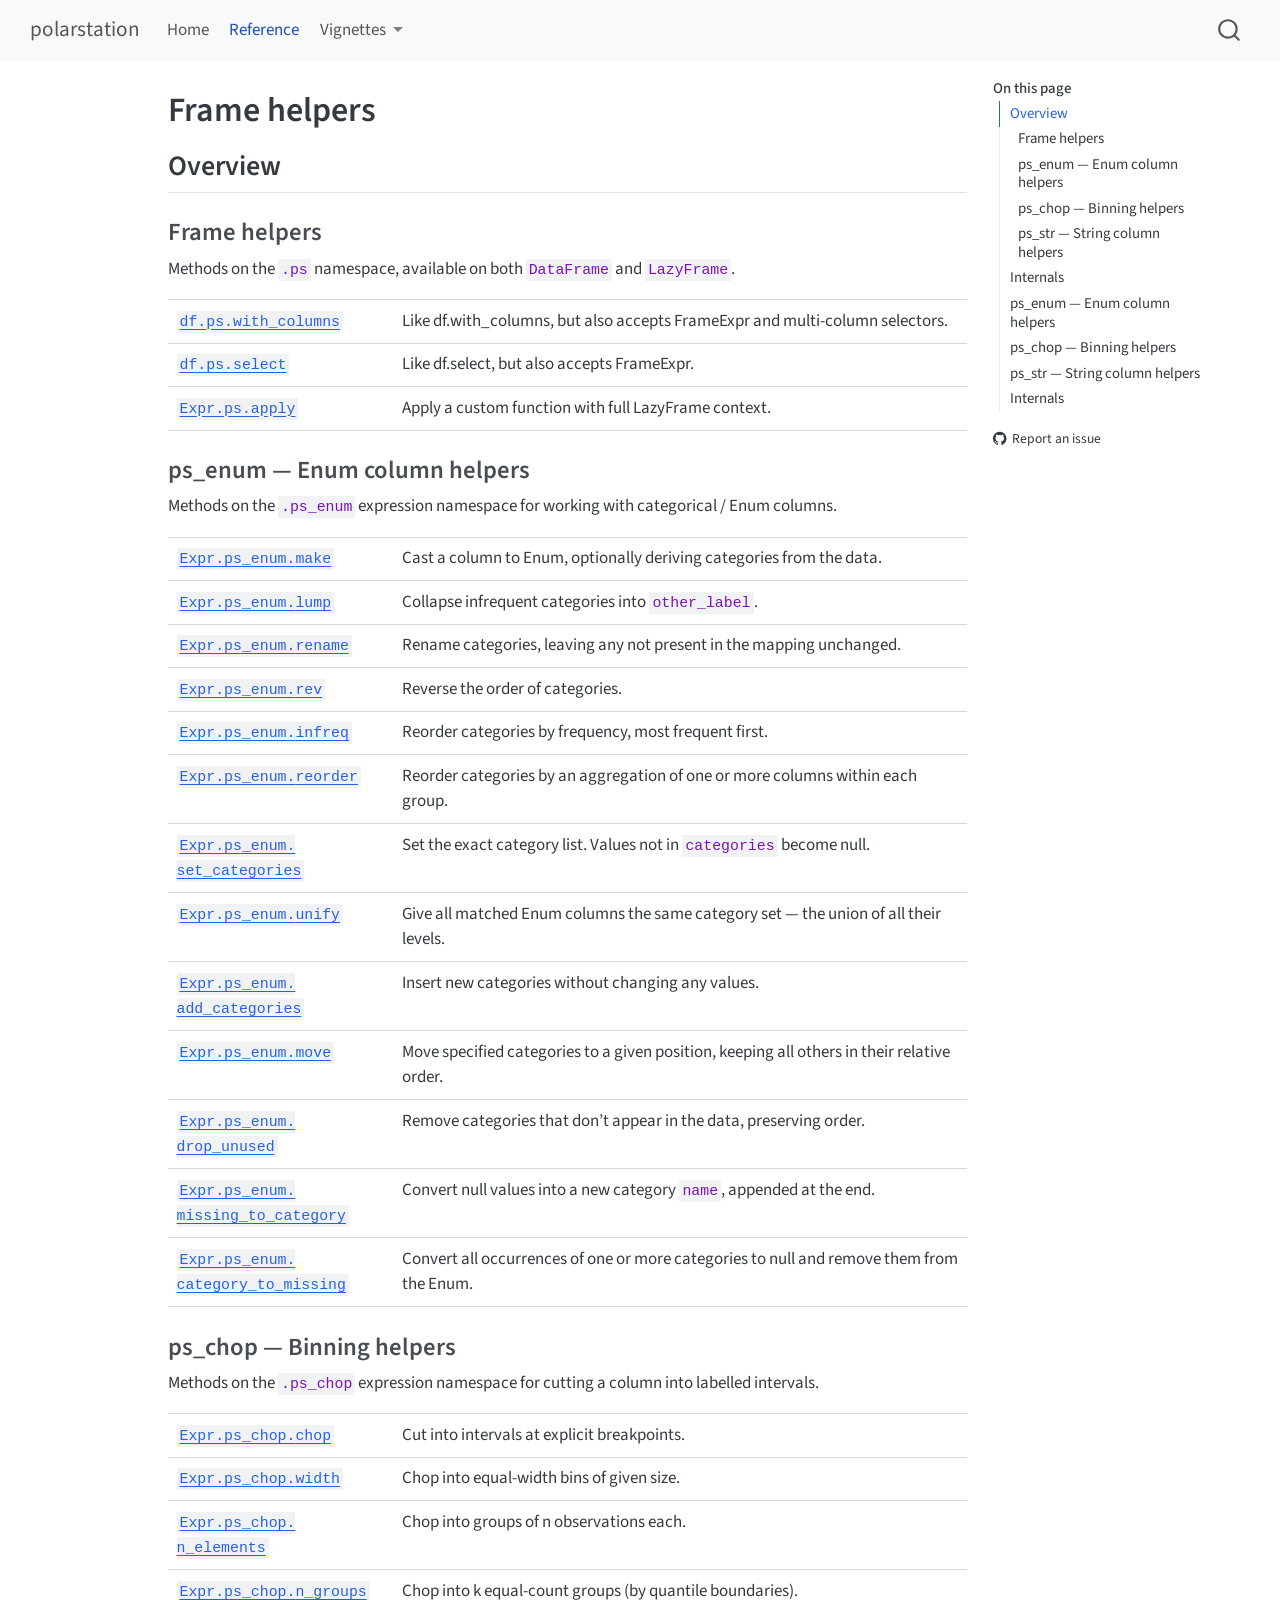
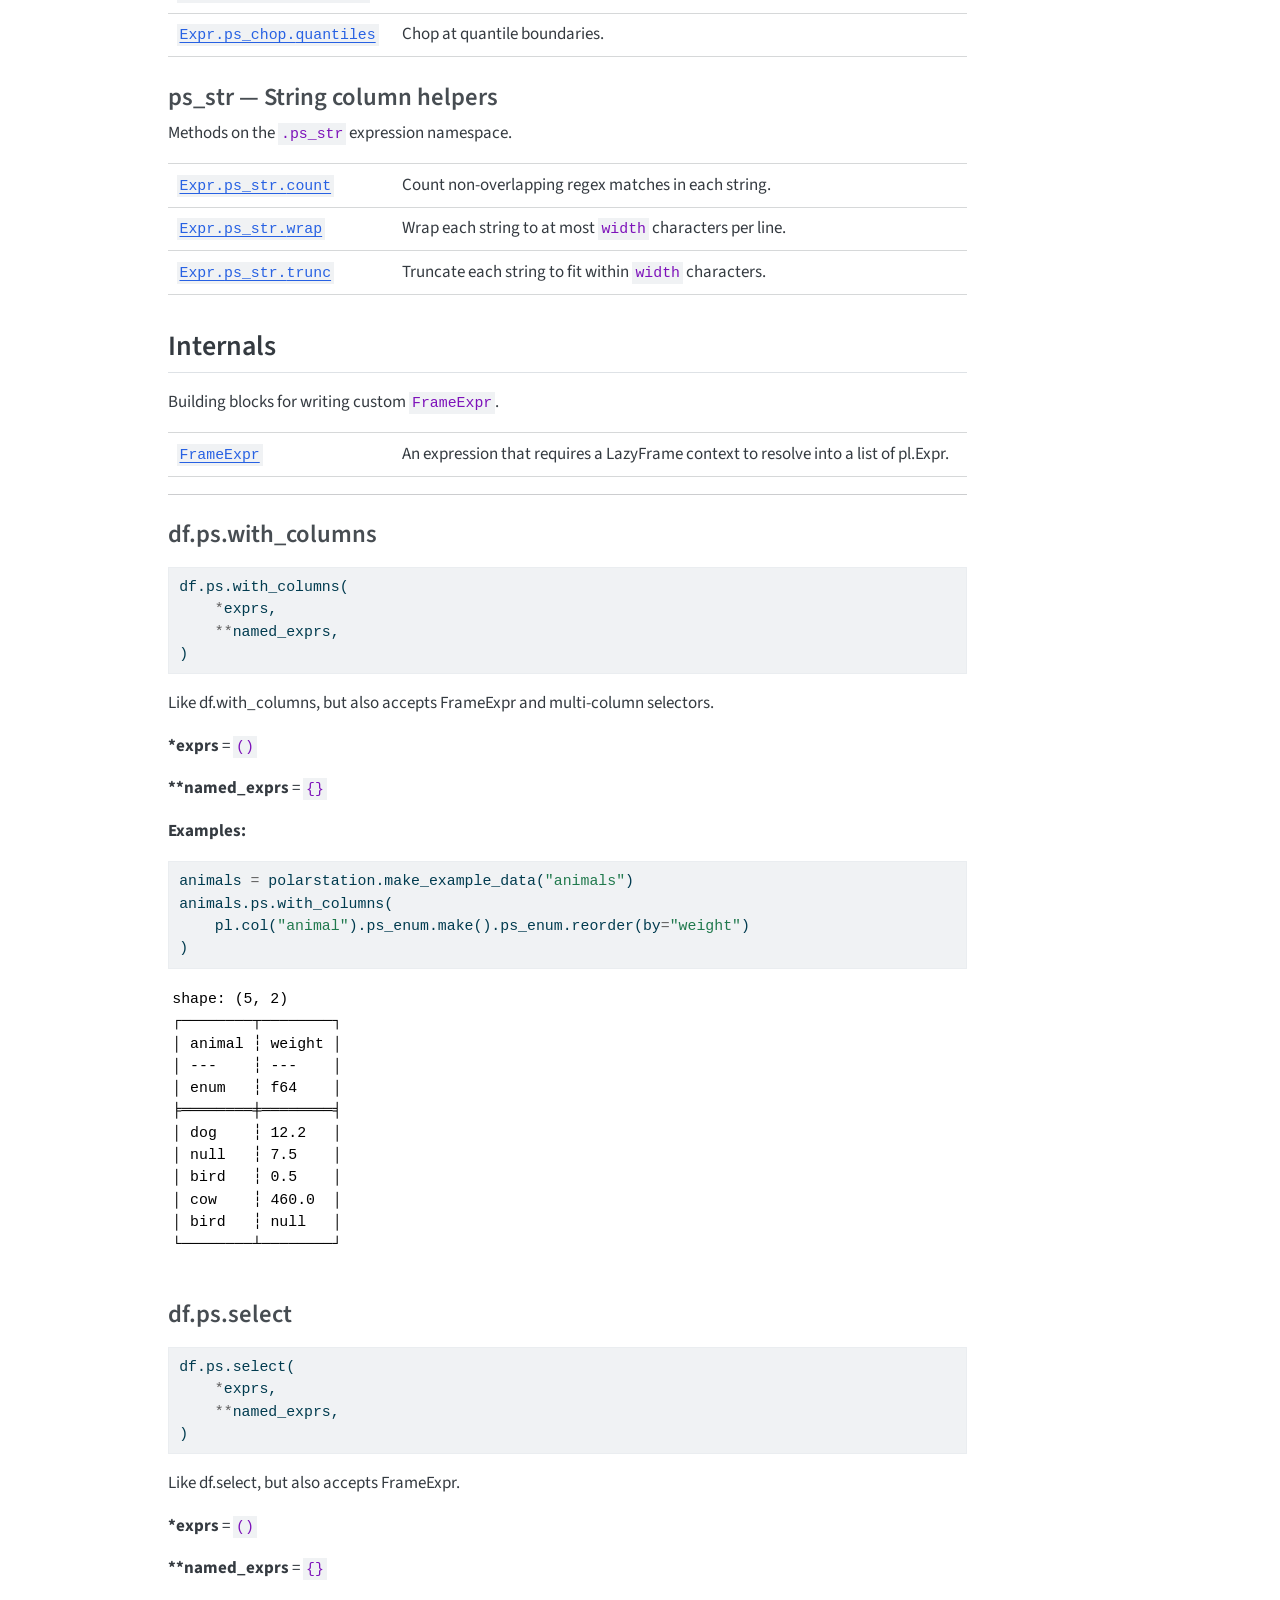
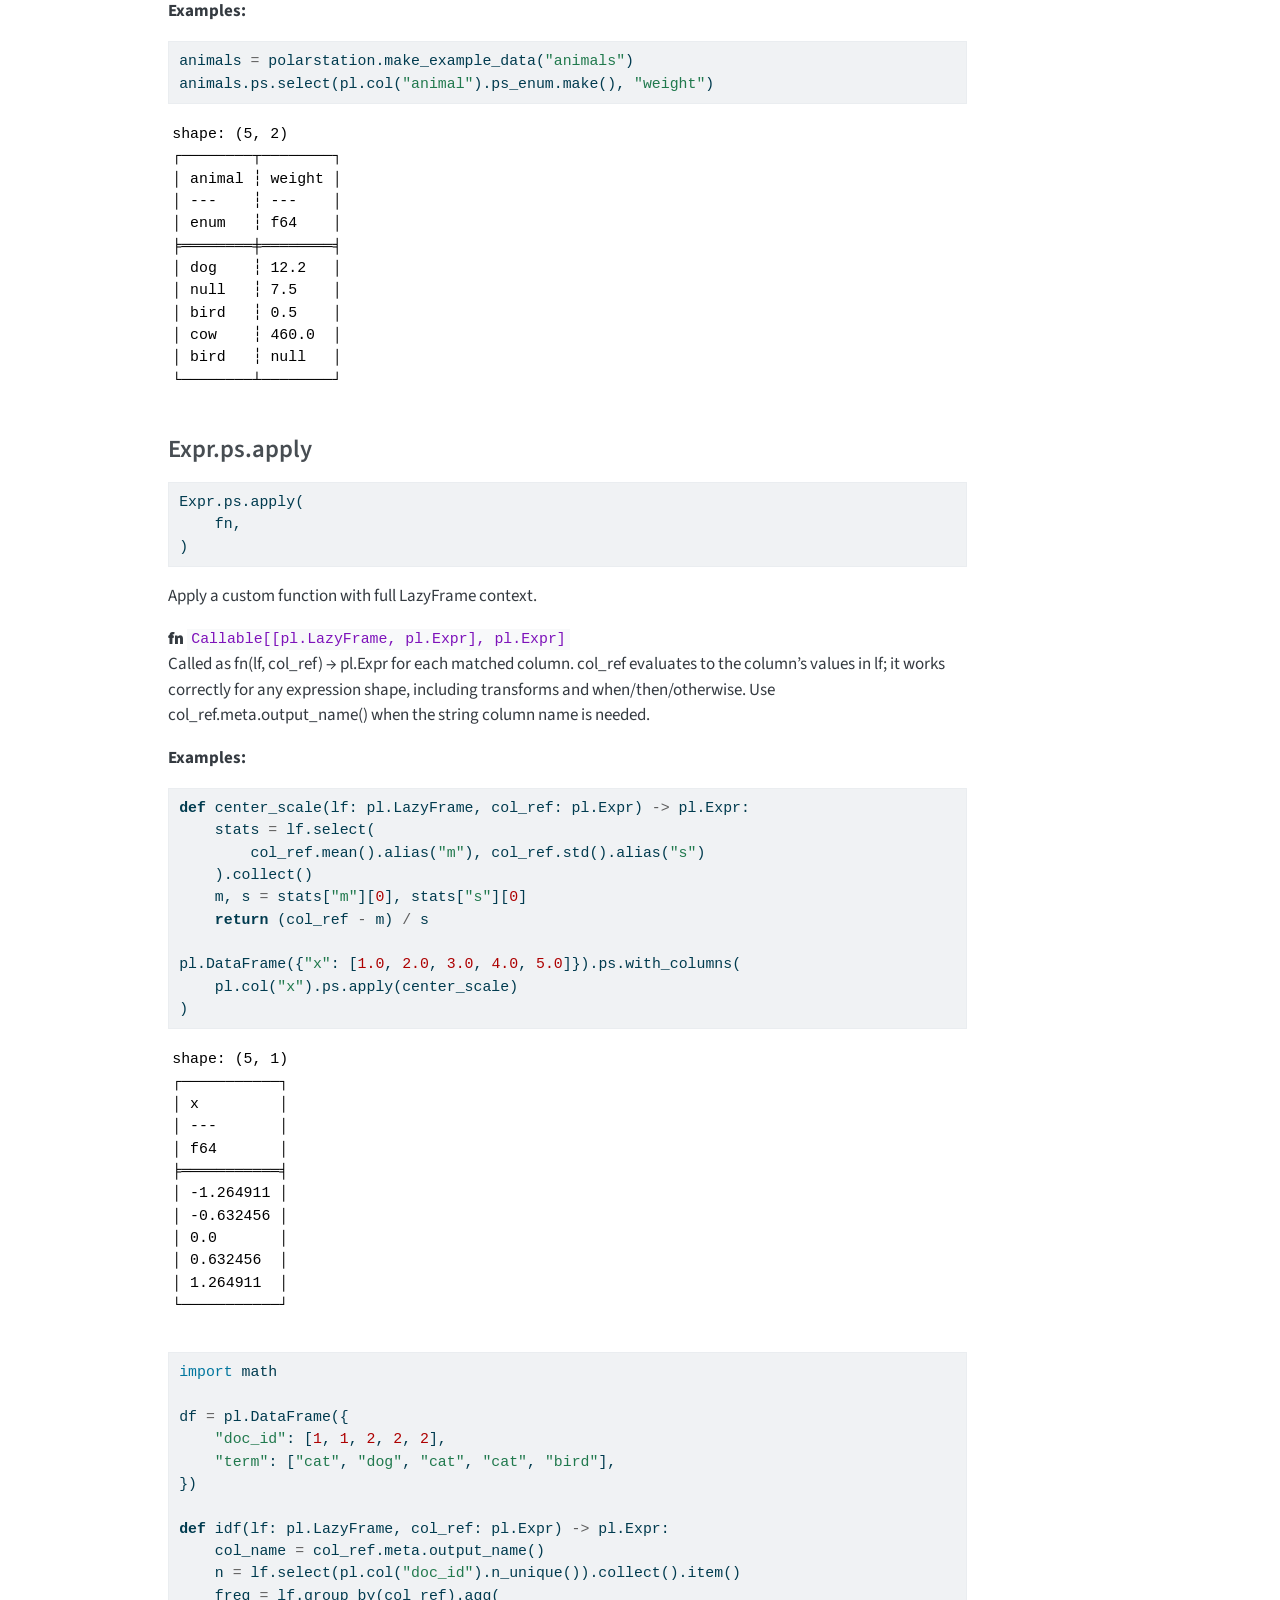
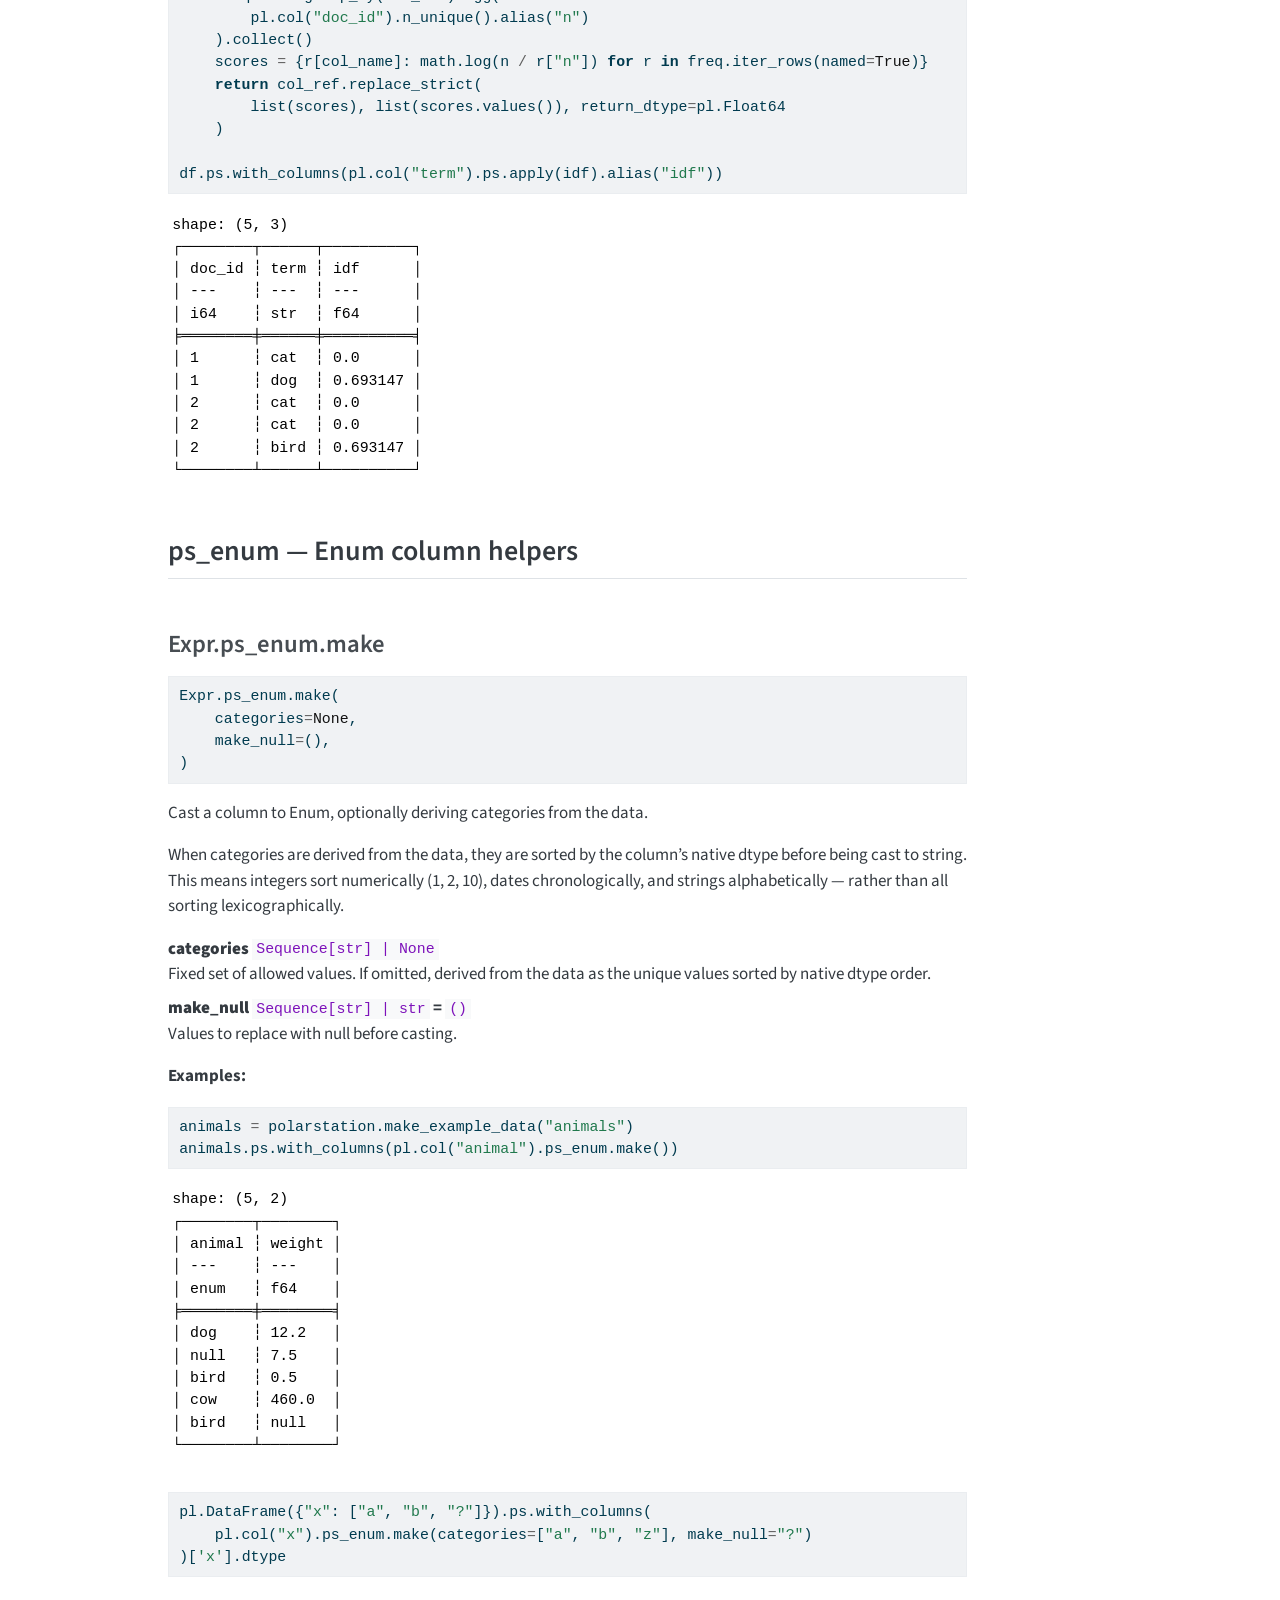
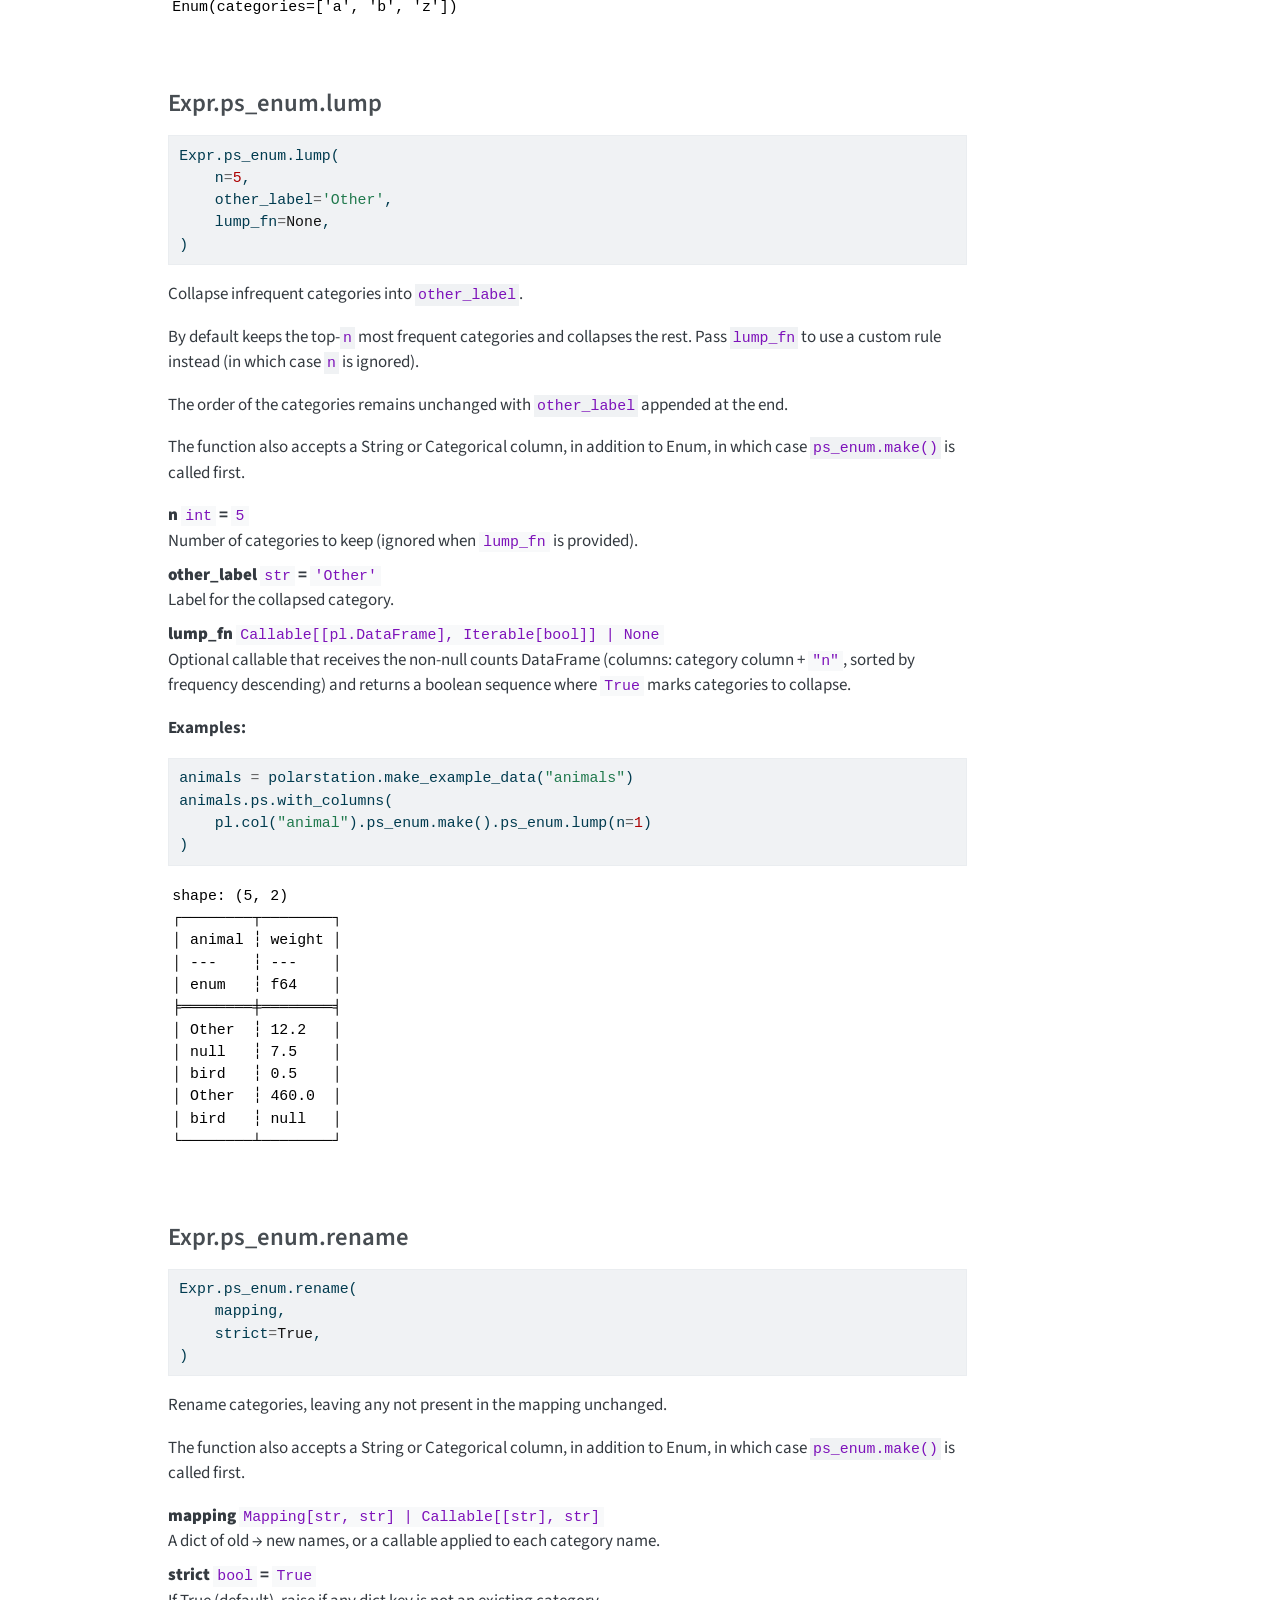
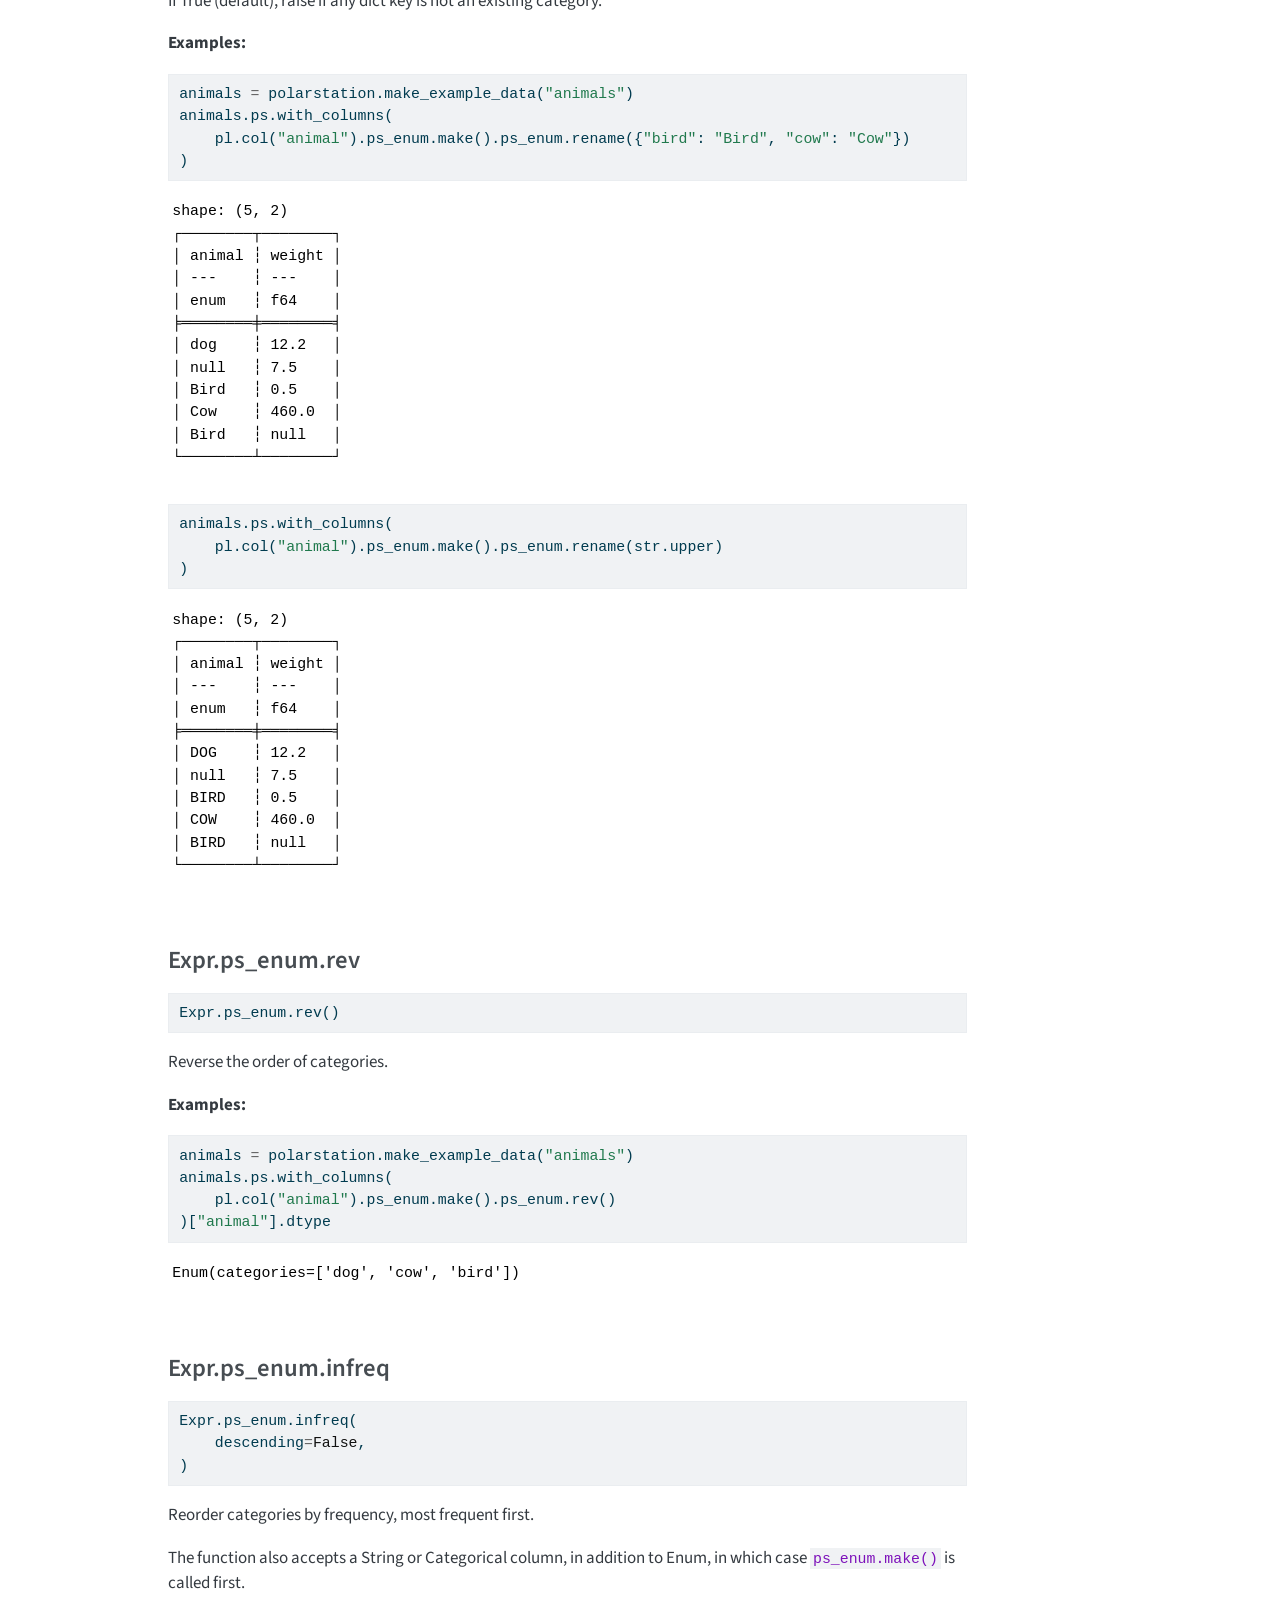
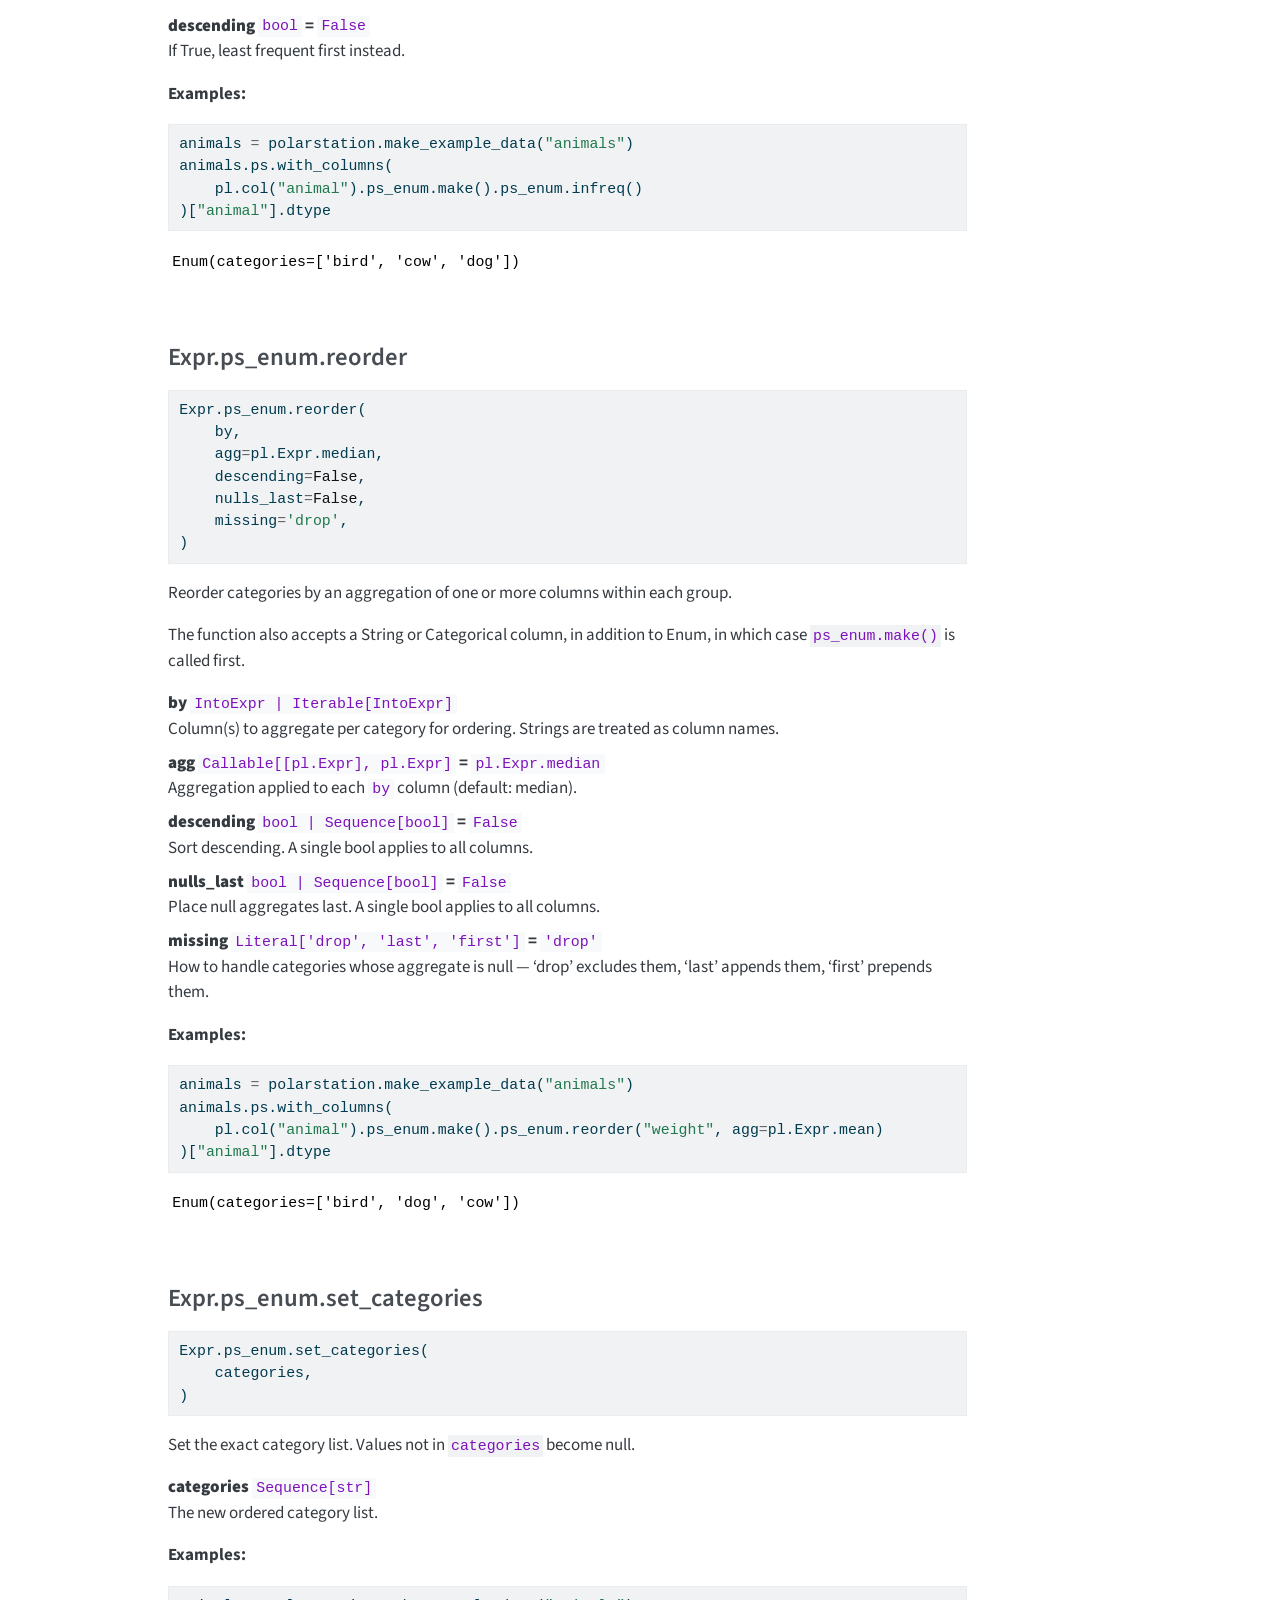
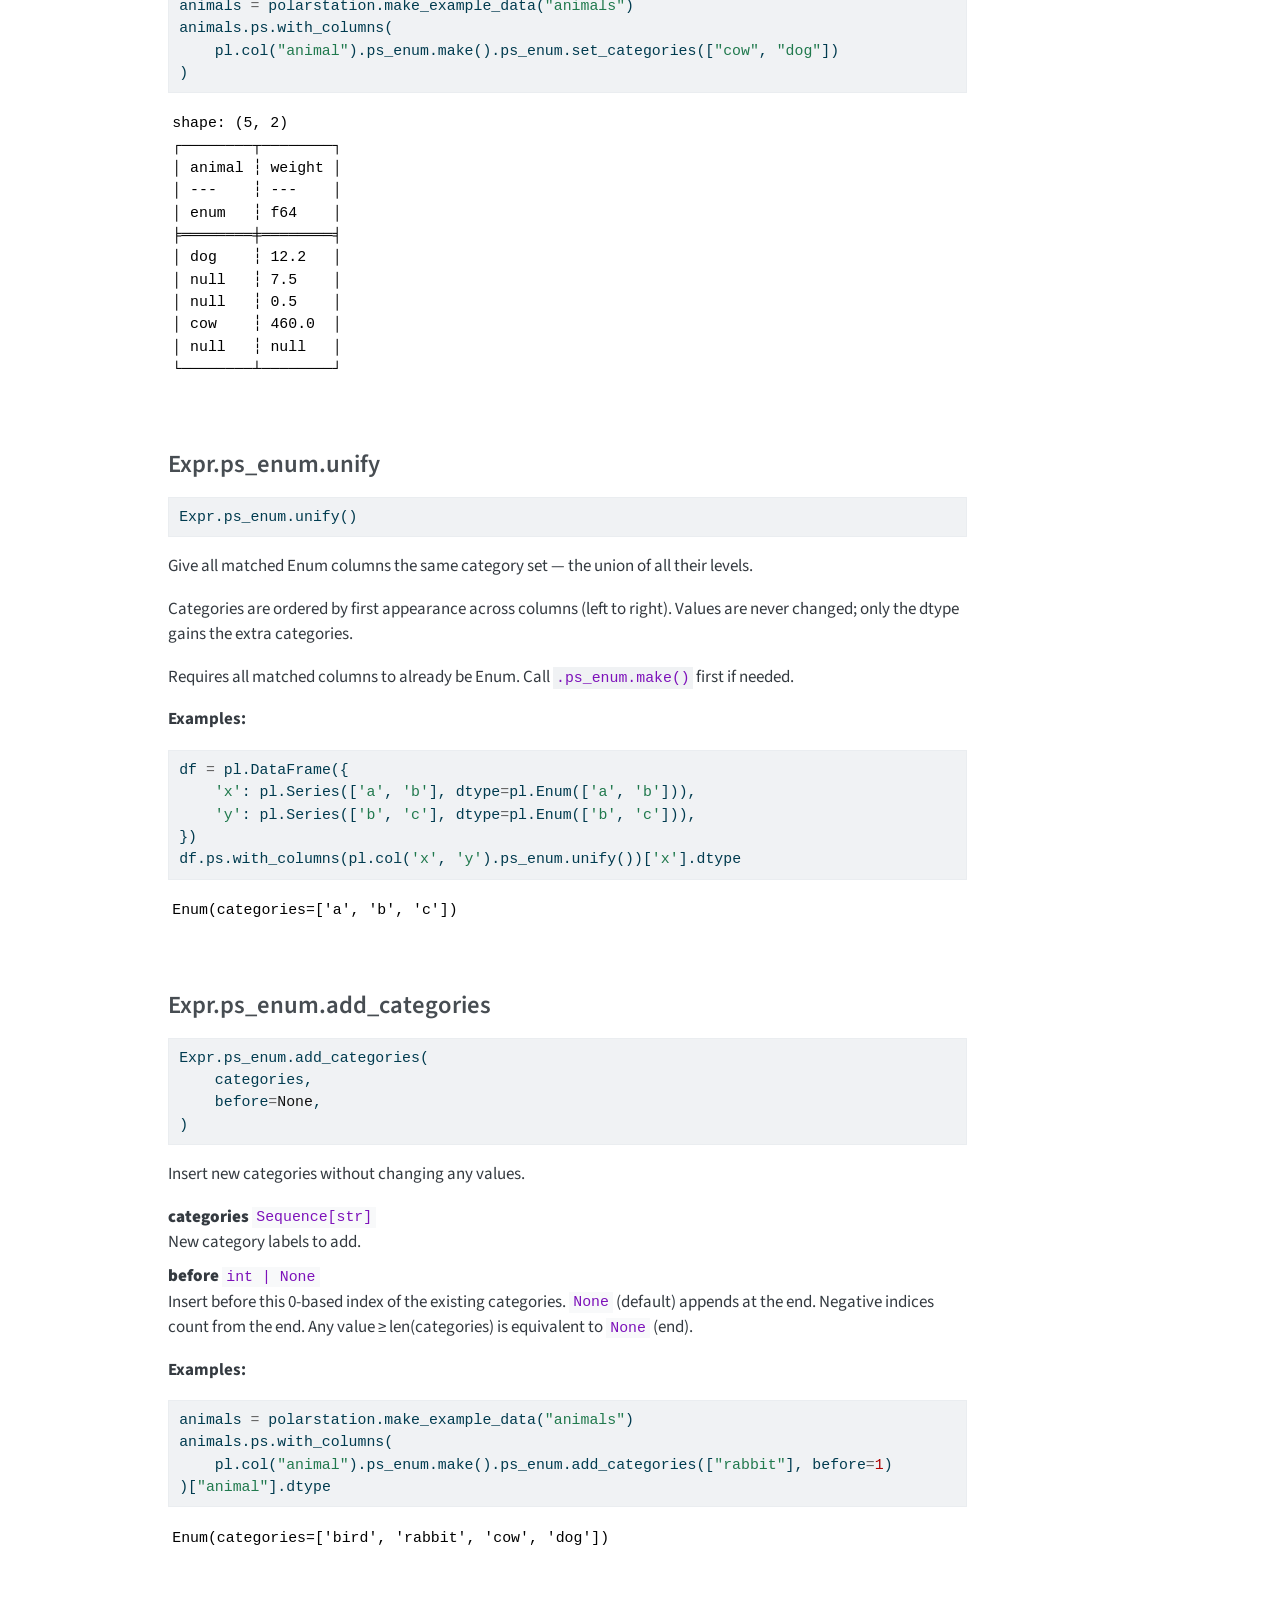
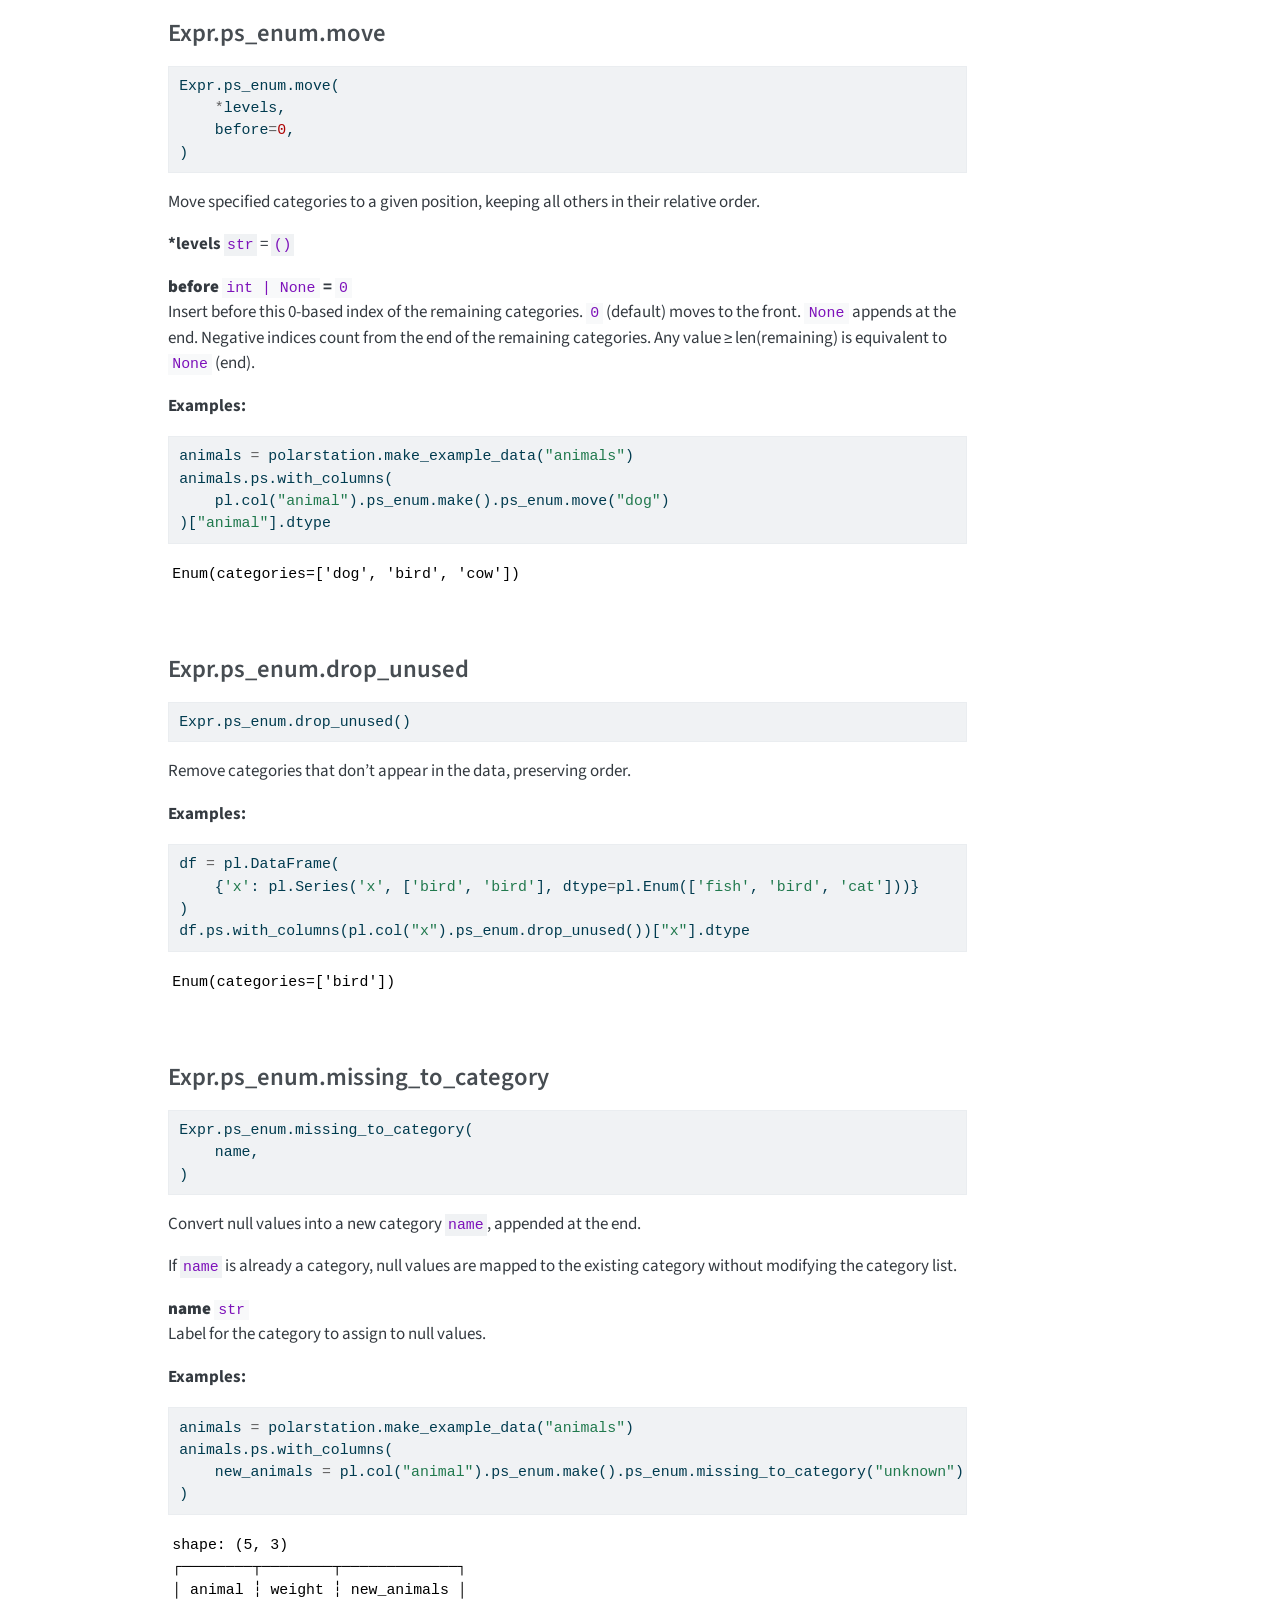
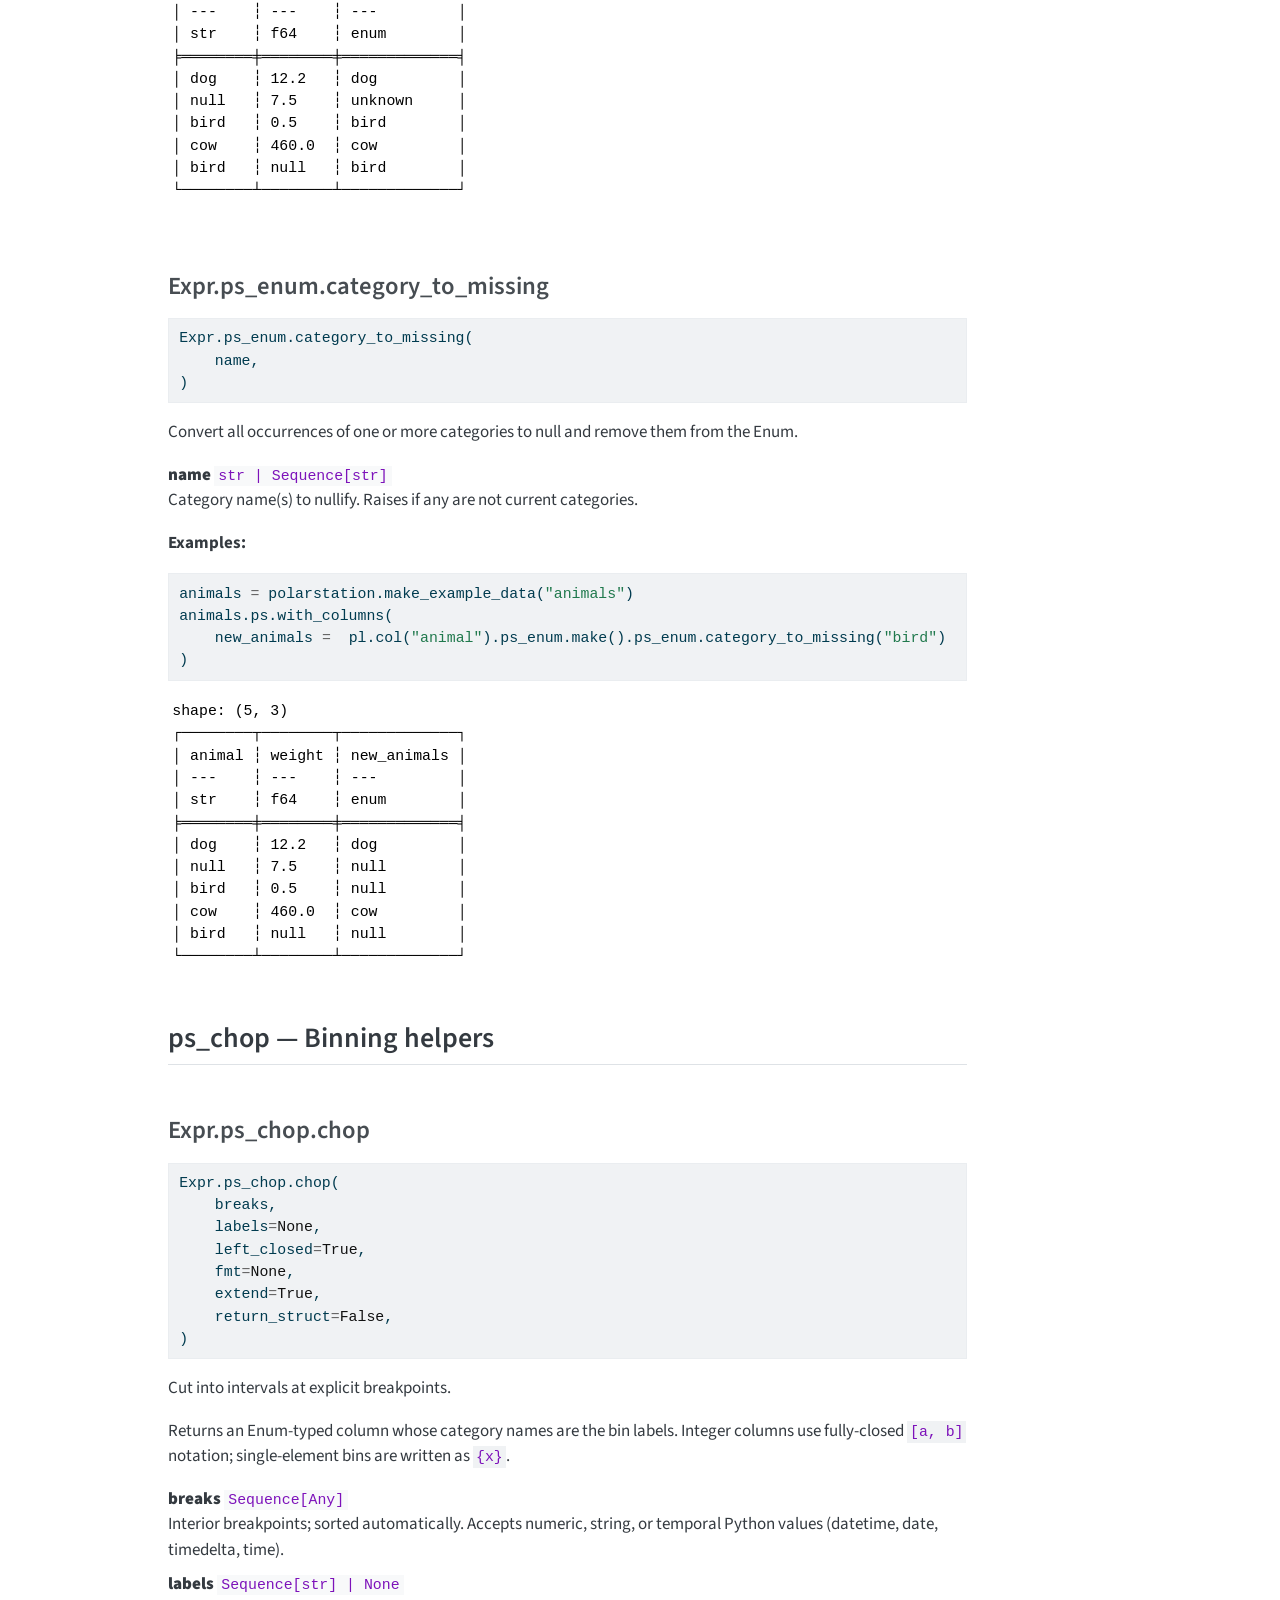
==== commit 2790be92: "Built site for gh-pages" ====
--- a/reference/index.html
+++ b/reference/index.html
@@ -181,12 +181,14 @@
   <ul class="collapse">
   <li><a href="#expr-ps-enum-make" id="toc-expr-ps-enum-make" class="nav-link" data-scroll-target="#expr-ps-enum-make">Expr.ps_enum.make</a></li>
   <li><a href="#expr-ps-enum-lump" id="toc-expr-ps-enum-lump" class="nav-link" data-scroll-target="#expr-ps-enum-lump">Expr.ps_enum.lump</a></li>
-  <li><a href="#expr-ps-enum-relabel" id="toc-expr-ps-enum-relabel" class="nav-link" data-scroll-target="#expr-ps-enum-relabel">Expr.ps_enum.relabel</a></li>
+  <li><a href="#expr-ps-enum-rename" id="toc-expr-ps-enum-rename" class="nav-link" data-scroll-target="#expr-ps-enum-rename">Expr.ps_enum.rename</a></li>
   <li><a href="#expr-ps-enum-rev" id="toc-expr-ps-enum-rev" class="nav-link" data-scroll-target="#expr-ps-enum-rev">Expr.ps_enum.rev</a></li>
   <li><a href="#expr-ps-enum-infreq" id="toc-expr-ps-enum-infreq" class="nav-link" data-scroll-target="#expr-ps-enum-infreq">Expr.ps_enum.infreq</a></li>
   <li><a href="#expr-ps-enum-reorder" id="toc-expr-ps-enum-reorder" class="nav-link" data-scroll-target="#expr-ps-enum-reorder">Expr.ps_enum.reorder</a></li>
   <li><a href="#expr-ps-enum-set-categories" id="toc-expr-ps-enum-set-categories" class="nav-link" data-scroll-target="#expr-ps-enum-set-categories">Expr.ps_enum.set_categories</a></li>
+  <li><a href="#expr-ps-enum-unify" id="toc-expr-ps-enum-unify" class="nav-link" data-scroll-target="#expr-ps-enum-unify">Expr.ps_enum.unify</a></li>
   <li><a href="#expr-ps-enum-add-categories" id="toc-expr-ps-enum-add-categories" class="nav-link" data-scroll-target="#expr-ps-enum-add-categories">Expr.ps_enum.add_categories</a></li>
+  <li><a href="#expr-ps-enum-move" id="toc-expr-ps-enum-move" class="nav-link" data-scroll-target="#expr-ps-enum-move">Expr.ps_enum.move</a></li>
   <li><a href="#expr-ps-enum-drop-unused" id="toc-expr-ps-enum-drop-unused" class="nav-link" data-scroll-target="#expr-ps-enum-drop-unused">Expr.ps_enum.drop_unused</a></li>
   <li><a href="#expr-ps-enum-missing-to-category" id="toc-expr-ps-enum-missing-to-category" class="nav-link" data-scroll-target="#expr-ps-enum-missing-to-category">Expr.ps_enum.missing_to_category</a></li>
   <li><a href="#expr-ps-enum-category-to-missing" id="toc-expr-ps-enum-category-to-missing" class="nav-link" data-scroll-target="#expr-ps-enum-category-to-missing">Expr.ps_enum.category_to_missing</a></li>
@@ -271,14 +273,14 @@
 <tbody>
 <tr class="odd">
 <td><a href="#expr-ps-enum-make"><code>Expr.<wbr>ps_enum.<wbr>make</code></a></td>
-<td>Cast a string column to Enum, optionally deriving categories from the data.</td>
+<td>Cast a column to Enum, optionally deriving categories from the data.</td>
 </tr>
 <tr class="even">
 <td><a href="#expr-ps-enum-lump"><code>Expr.<wbr>ps_enum.<wbr>lump</code></a></td>
 <td>Collapse infrequent categories into <code>other_label</code>.</td>
 </tr>
 <tr class="odd">
-<td><a href="#expr-ps-enum-relabel"><code>Expr.<wbr>ps_enum.<wbr>relabel</code></a></td>
+<td><a href="#expr-ps-enum-rename"><code>Expr.<wbr>ps_enum.<wbr>rename</code></a></td>
 <td>Rename categories, leaving any not present in the mapping unchanged.</td>
 </tr>
 <tr class="even">
@@ -298,8 +300,16 @@
 <td>Set the exact category list. Values not in <code>categories</code> become null.</td>
 </tr>
 <tr class="even">
+<td><a href="#expr-ps-enum-unify"><code>Expr.<wbr>ps_enum.<wbr>unify</code></a></td>
+<td>Give all matched Enum columns the same category set — the union of all their levels.</td>
+</tr>
+<tr class="odd">
 <td><a href="#expr-ps-enum-add-categories"><code>Expr.<wbr>ps_enum.<wbr>add_categories</code></a></td>
 <td>Insert new categories without changing any values.</td>
+</tr>
+<tr class="even">
+<td><a href="#expr-ps-enum-move"><code>Expr.<wbr>ps_enum.<wbr>move</code></a></td>
+<td>Move specified categories to a given position, keeping all others in their relative order.</td>
 </tr>
 <tr class="odd">
 <td><a href="#expr-ps-enum-drop-unused"><code>Expr.<wbr>ps_enum.<wbr>drop_unused</code></a></td>
@@ -399,7 +409,7 @@
 <p><strong>*exprs</strong> = <code>()</code></p>
 <p><strong>**named_exprs</strong> = <code>{}</code></p>
 <p><strong>Examples:</strong></p>
-<div id="bcc0a8e2" class="cell" data-execution_count="2">
+<div id="e0b3ce26" class="cell" data-execution_count="2">
 <div class="code-copy-outer-scaffold"><div class="sourceCode cell-code" id="cb2"><pre class="sourceCode python code-with-copy"><code class="sourceCode python"><span id="cb2-1"><a href="#cb2-1" aria-hidden="true" tabindex="-1"></a>animals <span class="op">=</span> polarstation.make_example_data(<span class="st">"animals"</span>)</span>
 <span id="cb2-2"><a href="#cb2-2" aria-hidden="true" tabindex="-1"></a>animals.ps.with_columns(</span>
 <span id="cb2-3"><a href="#cb2-3" aria-hidden="true" tabindex="-1"></a>    pl.col(<span class="st">"animal"</span>).ps_enum.make().ps_enum.reorder(by<span class="op">=</span><span class="st">"weight"</span>)</span>
@@ -430,7 +440,7 @@
 <p><strong>*exprs</strong> = <code>()</code></p>
 <p><strong>**named_exprs</strong> = <code>{}</code></p>
 <p><strong>Examples:</strong></p>
-<div id="256478e8" class="cell" data-execution_count="3">
+<div id="f7077ef5" class="cell" data-execution_count="3">
 <div class="code-copy-outer-scaffold"><div class="sourceCode cell-code" id="cb5"><pre class="sourceCode python code-with-copy"><code class="sourceCode python"><span id="cb5-1"><a href="#cb5-1" aria-hidden="true" tabindex="-1"></a>animals <span class="op">=</span> polarstation.make_example_data(<span class="st">"animals"</span>)</span>
 <span id="cb5-2"><a href="#cb5-2" aria-hidden="true" tabindex="-1"></a>animals.ps.select(pl.col(<span class="st">"animal"</span>).ps_enum.make(), <span class="st">"weight"</span>)</span></code></pre></div><button title="Copy to Clipboard" class="code-copy-button"><i class="bi"></i></button></div>
 <div class="cell-output cell-output-display" data-execution_count="3">
@@ -456,19 +466,19 @@
 <span id="cb7-3"><a href="#cb7-3" aria-hidden="true" tabindex="-1"></a>)</span></code></pre></div><button title="Copy to Clipboard" class="code-copy-button"><i class="bi"></i></button></div>
 <p>Apply a custom function with full LazyFrame context.</p>
 <dl>
-<dt><strong>fn</strong> <code>Callable[[pl.LazyFrame, str], pl.Expr]</code></dt>
-<dd>
-Called as fn(lf, col_name) → pl.Expr for each matched column.
+<dt><strong>fn</strong> <code>Callable[[pl.LazyFrame, pl.Expr], pl.Expr]</code></dt>
+<dd>
+Called as fn(lf, col_ref) → pl.Expr for each matched column. col_ref evaluates to the column’s values in lf; it works correctly for any expression shape, including transforms and when/then/otherwise. Use col_ref.meta.output_name() when the string column name is needed.
 </dd>
 </dl>
 <p><strong>Examples:</strong></p>
-<div id="9064c374" class="cell" data-execution_count="4">
-<div class="code-copy-outer-scaffold"><div class="sourceCode cell-code" id="cb8"><pre class="sourceCode python code-with-copy"><code class="sourceCode python"><span id="cb8-1"><a href="#cb8-1" aria-hidden="true" tabindex="-1"></a><span class="kw">def</span> center_scale(lf: pl.LazyFrame, col: <span class="bu">str</span>) <span class="op">-&gt;</span> pl.Expr:</span>
+<div id="140a3be5" class="cell" data-execution_count="4">
+<div class="code-copy-outer-scaffold"><div class="sourceCode cell-code" id="cb8"><pre class="sourceCode python code-with-copy"><code class="sourceCode python"><span id="cb8-1"><a href="#cb8-1" aria-hidden="true" tabindex="-1"></a><span class="kw">def</span> center_scale(lf: pl.LazyFrame, col_ref: pl.Expr) <span class="op">-&gt;</span> pl.Expr:</span>
 <span id="cb8-2"><a href="#cb8-2" aria-hidden="true" tabindex="-1"></a>    stats <span class="op">=</span> lf.select(</span>
-<span id="cb8-3"><a href="#cb8-3" aria-hidden="true" tabindex="-1"></a>        pl.col(col).mean().alias(<span class="st">"m"</span>), pl.col(col).std().alias(<span class="st">"s"</span>)</span>
+<span id="cb8-3"><a href="#cb8-3" aria-hidden="true" tabindex="-1"></a>        col_ref.mean().alias(<span class="st">"m"</span>), col_ref.std().alias(<span class="st">"s"</span>)</span>
 <span id="cb8-4"><a href="#cb8-4" aria-hidden="true" tabindex="-1"></a>    ).collect()</span>
 <span id="cb8-5"><a href="#cb8-5" aria-hidden="true" tabindex="-1"></a>    m, s <span class="op">=</span> stats[<span class="st">"m"</span>][<span class="dv">0</span>], stats[<span class="st">"s"</span>][<span class="dv">0</span>]</span>
-<span id="cb8-6"><a href="#cb8-6" aria-hidden="true" tabindex="-1"></a>    <span class="cf">return</span> ((pl.col(col) <span class="op">-</span> m) <span class="op">/</span> s).alias(col)</span>
+<span id="cb8-6"><a href="#cb8-6" aria-hidden="true" tabindex="-1"></a>    <span class="cf">return</span> (col_ref <span class="op">-</span> m) <span class="op">/</span> s</span>
 <span id="cb8-7"><a href="#cb8-7" aria-hidden="true" tabindex="-1"></a></span>
 <span id="cb8-8"><a href="#cb8-8" aria-hidden="true" tabindex="-1"></a>pl.DataFrame({<span class="st">"x"</span>: [<span class="fl">1.0</span>, <span class="fl">2.0</span>, <span class="fl">3.0</span>, <span class="fl">4.0</span>, <span class="fl">5.0</span>]}).ps.with_columns(</span>
 <span id="cb8-9"><a href="#cb8-9" aria-hidden="true" tabindex="-1"></a>    pl.col(<span class="st">"x"</span>).ps.<span class="bu">apply</span>(center_scale)</span>
@@ -488,7 +498,7 @@
 └───────────┘</code></pre>
 </div>
 </div>
-<div id="aec745ec" class="cell" data-execution_count="5">
+<div id="b7f8c2cc" class="cell" data-execution_count="5">
 <div class="code-copy-outer-scaffold"><div class="sourceCode cell-code" id="cb10"><pre class="sourceCode python code-with-copy"><code class="sourceCode python"><span id="cb10-1"><a href="#cb10-1" aria-hidden="true" tabindex="-1"></a><span class="im">import</span> math</span>
 <span id="cb10-2"><a href="#cb10-2" aria-hidden="true" tabindex="-1"></a></span>
 <span id="cb10-3"><a href="#cb10-3" aria-hidden="true" tabindex="-1"></a>df <span class="op">=</span> pl.DataFrame({</span>
@@ -496,17 +506,18 @@
 <span id="cb10-5"><a href="#cb10-5" aria-hidden="true" tabindex="-1"></a>    <span class="st">"term"</span>: [<span class="st">"cat"</span>, <span class="st">"dog"</span>, <span class="st">"cat"</span>, <span class="st">"cat"</span>, <span class="st">"bird"</span>],</span>
 <span id="cb10-6"><a href="#cb10-6" aria-hidden="true" tabindex="-1"></a>})</span>
 <span id="cb10-7"><a href="#cb10-7" aria-hidden="true" tabindex="-1"></a></span>
-<span id="cb10-8"><a href="#cb10-8" aria-hidden="true" tabindex="-1"></a><span class="kw">def</span> idf(lf: pl.LazyFrame, col: <span class="bu">str</span>) <span class="op">-&gt;</span> pl.Expr:</span>
-<span id="cb10-9"><a href="#cb10-9" aria-hidden="true" tabindex="-1"></a>    n <span class="op">=</span> lf.select(pl.col(<span class="st">"doc_id"</span>).n_unique()).collect().item()</span>
-<span id="cb10-10"><a href="#cb10-10" aria-hidden="true" tabindex="-1"></a>    freq <span class="op">=</span> lf.group_by(col).agg(</span>
-<span id="cb10-11"><a href="#cb10-11" aria-hidden="true" tabindex="-1"></a>        pl.col(<span class="st">"doc_id"</span>).n_unique().alias(<span class="st">"n"</span>)</span>
-<span id="cb10-12"><a href="#cb10-12" aria-hidden="true" tabindex="-1"></a>    ).collect()</span>
-<span id="cb10-13"><a href="#cb10-13" aria-hidden="true" tabindex="-1"></a>    scores <span class="op">=</span> {r[col]: math.log(n <span class="op">/</span> r[<span class="st">"n"</span>]) <span class="cf">for</span> r <span class="kw">in</span> freq.iter_rows(named<span class="op">=</span><span class="va">True</span>)}</span>
-<span id="cb10-14"><a href="#cb10-14" aria-hidden="true" tabindex="-1"></a>    <span class="cf">return</span> pl.col(col).replace_strict(</span>
-<span id="cb10-15"><a href="#cb10-15" aria-hidden="true" tabindex="-1"></a>        <span class="bu">list</span>(scores), <span class="bu">list</span>(scores.values()), return_dtype<span class="op">=</span>pl.Float64</span>
-<span id="cb10-16"><a href="#cb10-16" aria-hidden="true" tabindex="-1"></a>    )</span>
-<span id="cb10-17"><a href="#cb10-17" aria-hidden="true" tabindex="-1"></a></span>
-<span id="cb10-18"><a href="#cb10-18" aria-hidden="true" tabindex="-1"></a>df.ps.with_columns(pl.col(<span class="st">"term"</span>).ps.<span class="bu">apply</span>(idf).alias(<span class="st">"idf"</span>))</span></code></pre></div><button title="Copy to Clipboard" class="code-copy-button"><i class="bi"></i></button></div>
+<span id="cb10-8"><a href="#cb10-8" aria-hidden="true" tabindex="-1"></a><span class="kw">def</span> idf(lf: pl.LazyFrame, col_ref: pl.Expr) <span class="op">-&gt;</span> pl.Expr:</span>
+<span id="cb10-9"><a href="#cb10-9" aria-hidden="true" tabindex="-1"></a>    col_name <span class="op">=</span> col_ref.meta.output_name()</span>
+<span id="cb10-10"><a href="#cb10-10" aria-hidden="true" tabindex="-1"></a>    n <span class="op">=</span> lf.select(pl.col(<span class="st">"doc_id"</span>).n_unique()).collect().item()</span>
+<span id="cb10-11"><a href="#cb10-11" aria-hidden="true" tabindex="-1"></a>    freq <span class="op">=</span> lf.group_by(col_ref).agg(</span>
+<span id="cb10-12"><a href="#cb10-12" aria-hidden="true" tabindex="-1"></a>        pl.col(<span class="st">"doc_id"</span>).n_unique().alias(<span class="st">"n"</span>)</span>
+<span id="cb10-13"><a href="#cb10-13" aria-hidden="true" tabindex="-1"></a>    ).collect()</span>
+<span id="cb10-14"><a href="#cb10-14" aria-hidden="true" tabindex="-1"></a>    scores <span class="op">=</span> {r[col_name]: math.log(n <span class="op">/</span> r[<span class="st">"n"</span>]) <span class="cf">for</span> r <span class="kw">in</span> freq.iter_rows(named<span class="op">=</span><span class="va">True</span>)}</span>
+<span id="cb10-15"><a href="#cb10-15" aria-hidden="true" tabindex="-1"></a>    <span class="cf">return</span> col_ref.replace_strict(</span>
+<span id="cb10-16"><a href="#cb10-16" aria-hidden="true" tabindex="-1"></a>        <span class="bu">list</span>(scores), <span class="bu">list</span>(scores.values()), return_dtype<span class="op">=</span>pl.Float64</span>
+<span id="cb10-17"><a href="#cb10-17" aria-hidden="true" tabindex="-1"></a>    )</span>
+<span id="cb10-18"><a href="#cb10-18" aria-hidden="true" tabindex="-1"></a></span>
+<span id="cb10-19"><a href="#cb10-19" aria-hidden="true" tabindex="-1"></a>df.ps.with_columns(pl.col(<span class="st">"term"</span>).ps.<span class="bu">apply</span>(idf).alias(<span class="st">"idf"</span>))</span></code></pre></div><button title="Copy to Clipboard" class="code-copy-button"><i class="bi"></i></button></div>
 <div class="cell-output cell-output-display" data-execution_count="5">
 <pre><code>shape: (5, 3)
 ┌────────┬──────┬──────────┐
@@ -532,11 +543,12 @@
 <span id="cb12-2"><a href="#cb12-2" aria-hidden="true" tabindex="-1"></a>    categories<span class="op">=</span><span class="va">None</span>,</span>
 <span id="cb12-3"><a href="#cb12-3" aria-hidden="true" tabindex="-1"></a>    make_null<span class="op">=</span>(),</span>
 <span id="cb12-4"><a href="#cb12-4" aria-hidden="true" tabindex="-1"></a>)</span></code></pre></div><button title="Copy to Clipboard" class="code-copy-button"><i class="bi"></i></button></div>
-<p>Cast a string column to Enum, optionally deriving categories from the data.</p>
+<p>Cast a column to Enum, optionally deriving categories from the data.</p>
+<p>When categories are derived from the data, they are sorted by the column’s native dtype before being cast to string. This means integers sort numerically (1, 2, 10), dates chronologically, and strings alphabetically — rather than all sorting lexicographically.</p>
 <dl>
 <dt><strong>categories</strong> <code>Sequence[str] | None</code></dt>
 <dd>
-Fixed set of allowed values. If omitted, derived from the data as the unique values in alphabetical order.
+Fixed set of allowed values. If omitted, derived from the data as the unique values sorted by native dtype order.
 </dd>
 <dt><strong>make_null</strong> <code>Sequence[str] | str</code> = <code>()</code></dt>
 <dd>
@@ -544,7 +556,7 @@
 </dd>
 </dl>
 <p><strong>Examples:</strong></p>
-<div id="f5f0311b" class="cell" data-execution_count="6">
+<div id="4d71d634" class="cell" data-execution_count="6">
 <div class="code-copy-outer-scaffold"><div class="sourceCode cell-code" id="cb13"><pre class="sourceCode python code-with-copy"><code class="sourceCode python"><span id="cb13-1"><a href="#cb13-1" aria-hidden="true" tabindex="-1"></a>animals <span class="op">=</span> polarstation.make_example_data(<span class="st">"animals"</span>)</span>
 <span id="cb13-2"><a href="#cb13-2" aria-hidden="true" tabindex="-1"></a>animals.ps.with_columns(pl.col(<span class="st">"animal"</span>).ps_enum.make())</span></code></pre></div><button title="Copy to Clipboard" class="code-copy-button"><i class="bi"></i></button></div>
 <div class="cell-output cell-output-display" data-execution_count="6">
@@ -562,7 +574,7 @@
 └────────┴────────┘</code></pre>
 </div>
 </div>
-<div id="90897220" class="cell" data-execution_count="7">
+<div id="75cad429" class="cell" data-execution_count="7">
 <div class="code-copy-outer-scaffold"><div class="sourceCode cell-code" id="cb15"><pre class="sourceCode python code-with-copy"><code class="sourceCode python"><span id="cb15-1"><a href="#cb15-1" aria-hidden="true" tabindex="-1"></a>pl.DataFrame({<span class="st">"x"</span>: [<span class="st">"a"</span>, <span class="st">"b"</span>, <span class="st">"?"</span>]}).ps.with_columns(</span>
 <span id="cb15-2"><a href="#cb15-2" aria-hidden="true" tabindex="-1"></a>    pl.col(<span class="st">"x"</span>).ps_enum.make(categories<span class="op">=</span>[<span class="st">"a"</span>, <span class="st">"b"</span>, <span class="st">"z"</span>], make_null<span class="op">=</span><span class="st">"?"</span>)</span>
 <span id="cb15-3"><a href="#cb15-3" aria-hidden="true" tabindex="-1"></a>)[<span class="st">'x'</span>].dtype</span></code></pre></div><button title="Copy to Clipboard" class="code-copy-button"><i class="bi"></i></button></div>
@@ -597,7 +609,7 @@
 </dd>
 </dl>
 <p><strong>Examples:</strong></p>
-<div id="72be320d" class="cell" data-execution_count="8">
+<div id="357f7c8b" class="cell" data-execution_count="8">
 <div class="code-copy-outer-scaffold"><div class="sourceCode cell-code" id="cb18"><pre class="sourceCode python code-with-copy"><code class="sourceCode python"><span id="cb18-1"><a href="#cb18-1" aria-hidden="true" tabindex="-1"></a>animals <span class="op">=</span> polarstation.make_example_data(<span class="st">"animals"</span>)</span>
 <span id="cb18-2"><a href="#cb18-2" aria-hidden="true" tabindex="-1"></a>animals.ps.with_columns(</span>
 <span id="cb18-3"><a href="#cb18-3" aria-hidden="true" tabindex="-1"></a>    pl.col(<span class="st">"animal"</span>).ps_enum.make().ps_enum.lump(n<span class="op">=</span><span class="dv">1</span>)</span>
@@ -618,9 +630,9 @@
 </div>
 </div>
 </section>
-<section id="expr-ps-enum-relabel" class="level3">
-<h3 class="anchored" data-anchor-id="expr-ps-enum-relabel">Expr.ps_enum.relabel</h3>
-<div class="code-copy-outer-scaffold"><div class="sourceCode" id="cb20"><pre class="sourceCode python code-with-copy"><code class="sourceCode python"><span id="cb20-1"><a href="#cb20-1" aria-hidden="true" tabindex="-1"></a>Expr.ps_enum.relabel(</span>
+<section id="expr-ps-enum-rename" class="level3">
+<h3 class="anchored" data-anchor-id="expr-ps-enum-rename">Expr.ps_enum.rename</h3>
+<div class="code-copy-outer-scaffold"><div class="sourceCode" id="cb20"><pre class="sourceCode python code-with-copy"><code class="sourceCode python"><span id="cb20-1"><a href="#cb20-1" aria-hidden="true" tabindex="-1"></a>Expr.ps_enum.rename(</span>
 <span id="cb20-2"><a href="#cb20-2" aria-hidden="true" tabindex="-1"></a>    mapping,</span>
 <span id="cb20-3"><a href="#cb20-3" aria-hidden="true" tabindex="-1"></a>    strict<span class="op">=</span><span class="va">True</span>,</span>
 <span id="cb20-4"><a href="#cb20-4" aria-hidden="true" tabindex="-1"></a>)</span></code></pre></div><button title="Copy to Clipboard" class="code-copy-button"><i class="bi"></i></button></div>
@@ -637,10 +649,10 @@
 </dd>
 </dl>
 <p><strong>Examples:</strong></p>
-<div id="c6ee8744" class="cell" data-execution_count="9">
+<div id="a0d2f87b" class="cell" data-execution_count="9">
 <div class="code-copy-outer-scaffold"><div class="sourceCode cell-code" id="cb21"><pre class="sourceCode python code-with-copy"><code class="sourceCode python"><span id="cb21-1"><a href="#cb21-1" aria-hidden="true" tabindex="-1"></a>animals <span class="op">=</span> polarstation.make_example_data(<span class="st">"animals"</span>)</span>
 <span id="cb21-2"><a href="#cb21-2" aria-hidden="true" tabindex="-1"></a>animals.ps.with_columns(</span>
-<span id="cb21-3"><a href="#cb21-3" aria-hidden="true" tabindex="-1"></a>    pl.col(<span class="st">"animal"</span>).ps_enum.make().ps_enum.relabel({<span class="st">"bird"</span>: <span class="st">"Bird"</span>, <span class="st">"cow"</span>: <span class="st">"Cow"</span>})</span>
+<span id="cb21-3"><a href="#cb21-3" aria-hidden="true" tabindex="-1"></a>    pl.col(<span class="st">"animal"</span>).ps_enum.make().ps_enum.rename({<span class="st">"bird"</span>: <span class="st">"Bird"</span>, <span class="st">"cow"</span>: <span class="st">"Cow"</span>})</span>
 <span id="cb21-4"><a href="#cb21-4" aria-hidden="true" tabindex="-1"></a>)</span></code></pre></div><button title="Copy to Clipboard" class="code-copy-button"><i class="bi"></i></button></div>
 <div class="cell-output cell-output-display" data-execution_count="9">
 <pre><code>shape: (5, 2)
@@ -657,9 +669,9 @@
 └────────┴────────┘</code></pre>
 </div>
 </div>
-<div id="c185b10c" class="cell" data-execution_count="10">
+<div id="cf0cbc9f" class="cell" data-execution_count="10">
 <div class="code-copy-outer-scaffold"><div class="sourceCode cell-code" id="cb23"><pre class="sourceCode python code-with-copy"><code class="sourceCode python"><span id="cb23-1"><a href="#cb23-1" aria-hidden="true" tabindex="-1"></a>animals.ps.with_columns(</span>
-<span id="cb23-2"><a href="#cb23-2" aria-hidden="true" tabindex="-1"></a>    pl.col(<span class="st">"animal"</span>).ps_enum.make().ps_enum.relabel(<span class="bu">str</span>.upper)</span>
+<span id="cb23-2"><a href="#cb23-2" aria-hidden="true" tabindex="-1"></a>    pl.col(<span class="st">"animal"</span>).ps_enum.make().ps_enum.rename(<span class="bu">str</span>.upper)</span>
 <span id="cb23-3"><a href="#cb23-3" aria-hidden="true" tabindex="-1"></a>)</span></code></pre></div><button title="Copy to Clipboard" class="code-copy-button"><i class="bi"></i></button></div>
 <div class="cell-output cell-output-display" data-execution_count="10">
 <pre><code>shape: (5, 2)
@@ -682,7 +694,7 @@
 <div class="code-copy-outer-scaffold"><div class="sourceCode" id="cb25"><pre class="sourceCode python code-with-copy"><code class="sourceCode python"><span id="cb25-1"><a href="#cb25-1" aria-hidden="true" tabindex="-1"></a>Expr.ps_enum.rev()</span></code></pre></div><button title="Copy to Clipboard" class="code-copy-button"><i class="bi"></i></button></div>
 <p>Reverse the order of categories.</p>
 <p><strong>Examples:</strong></p>
-<div id="8defd454" class="cell" data-execution_count="11">
+<div id="4408585a" class="cell" data-execution_count="11">
 <div class="code-copy-outer-scaffold"><div class="sourceCode cell-code" id="cb26"><pre class="sourceCode python code-with-copy"><code class="sourceCode python"><span id="cb26-1"><a href="#cb26-1" aria-hidden="true" tabindex="-1"></a>animals <span class="op">=</span> polarstation.make_example_data(<span class="st">"animals"</span>)</span>
 <span id="cb26-2"><a href="#cb26-2" aria-hidden="true" tabindex="-1"></a>animals.ps.with_columns(</span>
 <span id="cb26-3"><a href="#cb26-3" aria-hidden="true" tabindex="-1"></a>    pl.col(<span class="st">"animal"</span>).ps_enum.make().ps_enum.rev()</span>
@@ -706,7 +718,7 @@
 </dd>
 </dl>
 <p><strong>Examples:</strong></p>
-<div id="205f1a2f" class="cell" data-execution_count="12">
+<div id="143ba3af" class="cell" data-execution_count="12">
 <div class="code-copy-outer-scaffold"><div class="sourceCode cell-code" id="cb29"><pre class="sourceCode python code-with-copy"><code class="sourceCode python"><span id="cb29-1"><a href="#cb29-1" aria-hidden="true" tabindex="-1"></a>animals <span class="op">=</span> polarstation.make_example_data(<span class="st">"animals"</span>)</span>
 <span id="cb29-2"><a href="#cb29-2" aria-hidden="true" tabindex="-1"></a>animals.ps.with_columns(</span>
 <span id="cb29-3"><a href="#cb29-3" aria-hidden="true" tabindex="-1"></a>    pl.col(<span class="st">"animal"</span>).ps_enum.make().ps_enum.infreq()</span>
@@ -750,7 +762,7 @@
 </dd>
 </dl>
 <p><strong>Examples:</strong></p>
-<div id="1536d486" class="cell" data-execution_count="13">
+<div id="d8ae76de" class="cell" data-execution_count="13">
 <div class="code-copy-outer-scaffold"><div class="sourceCode cell-code" id="cb32"><pre class="sourceCode python code-with-copy"><code class="sourceCode python"><span id="cb32-1"><a href="#cb32-1" aria-hidden="true" tabindex="-1"></a>animals <span class="op">=</span> polarstation.make_example_data(<span class="st">"animals"</span>)</span>
 <span id="cb32-2"><a href="#cb32-2" aria-hidden="true" tabindex="-1"></a>animals.ps.with_columns(</span>
 <span id="cb32-3"><a href="#cb32-3" aria-hidden="true" tabindex="-1"></a>    pl.col(<span class="st">"animal"</span>).ps_enum.make().ps_enum.reorder(<span class="st">"weight"</span>, agg<span class="op">=</span>pl.Expr.mean)</span>
@@ -773,7 +785,7 @@
 </dd>
 </dl>
 <p><strong>Examples:</strong></p>
-<div id="eab9919a" class="cell" data-execution_count="14">
+<div id="bc9d9d22" class="cell" data-execution_count="14">
 <div class="code-copy-outer-scaffold"><div class="sourceCode cell-code" id="cb35"><pre class="sourceCode python code-with-copy"><code class="sourceCode python"><span id="cb35-1"><a href="#cb35-1" aria-hidden="true" tabindex="-1"></a>animals <span class="op">=</span> polarstation.make_example_data(<span class="st">"animals"</span>)</span>
 <span id="cb35-2"><a href="#cb35-2" aria-hidden="true" tabindex="-1"></a>animals.ps.with_columns(</span>
 <span id="cb35-3"><a href="#cb35-3" aria-hidden="true" tabindex="-1"></a>    pl.col(<span class="st">"animal"</span>).ps_enum.make().ps_enum.set_categories([<span class="st">"cow"</span>, <span class="st">"dog"</span>])</span>
@@ -794,54 +806,97 @@
 </div>
 </div>
 </section>
+<section id="expr-ps-enum-unify" class="level3">
+<h3 class="anchored" data-anchor-id="expr-ps-enum-unify">Expr.ps_enum.unify</h3>
+<div class="code-copy-outer-scaffold"><div class="sourceCode" id="cb37"><pre class="sourceCode python code-with-copy"><code class="sourceCode python"><span id="cb37-1"><a href="#cb37-1" aria-hidden="true" tabindex="-1"></a>Expr.ps_enum.unify()</span></code></pre></div><button title="Copy to Clipboard" class="code-copy-button"><i class="bi"></i></button></div>
+<p>Give all matched Enum columns the same category set — the union of all their levels.</p>
+<p>Categories are ordered by first appearance across columns (left to right). Values are never changed; only the dtype gains the extra categories.</p>
+<p>Requires all matched columns to already be Enum. Call <code>.ps_enum.make()</code> first if needed.</p>
+<p><strong>Examples:</strong></p>
+<div id="8d05b640" class="cell" data-execution_count="15">
+<div class="code-copy-outer-scaffold"><div class="sourceCode cell-code" id="cb38"><pre class="sourceCode python code-with-copy"><code class="sourceCode python"><span id="cb38-1"><a href="#cb38-1" aria-hidden="true" tabindex="-1"></a>df <span class="op">=</span> pl.DataFrame({</span>
+<span id="cb38-2"><a href="#cb38-2" aria-hidden="true" tabindex="-1"></a>    <span class="st">'x'</span>: pl.Series([<span class="st">'a'</span>, <span class="st">'b'</span>], dtype<span class="op">=</span>pl.Enum([<span class="st">'a'</span>, <span class="st">'b'</span>])),</span>
+<span id="cb38-3"><a href="#cb38-3" aria-hidden="true" tabindex="-1"></a>    <span class="st">'y'</span>: pl.Series([<span class="st">'b'</span>, <span class="st">'c'</span>], dtype<span class="op">=</span>pl.Enum([<span class="st">'b'</span>, <span class="st">'c'</span>])),</span>
+<span id="cb38-4"><a href="#cb38-4" aria-hidden="true" tabindex="-1"></a>})</span>
+<span id="cb38-5"><a href="#cb38-5" aria-hidden="true" tabindex="-1"></a>df.ps.with_columns(pl.col(<span class="st">'x'</span>, <span class="st">'y'</span>).ps_enum.unify())[<span class="st">'x'</span>].dtype</span></code></pre></div><button title="Copy to Clipboard" class="code-copy-button"><i class="bi"></i></button></div>
+<div class="cell-output cell-output-display" data-execution_count="15">
+<pre><code>Enum(categories=['a', 'b', 'c'])</code></pre>
+</div>
+</div>
+</section>
 <section id="expr-ps-enum-add-categories" class="level3">
 <h3 class="anchored" data-anchor-id="expr-ps-enum-add-categories">Expr.ps_enum.add_categories</h3>
-<div class="code-copy-outer-scaffold"><div class="sourceCode" id="cb37"><pre class="sourceCode python code-with-copy"><code class="sourceCode python"><span id="cb37-1"><a href="#cb37-1" aria-hidden="true" tabindex="-1"></a>Expr.ps_enum.add_categories(</span>
-<span id="cb37-2"><a href="#cb37-2" aria-hidden="true" tabindex="-1"></a>    categories,</span>
-<span id="cb37-3"><a href="#cb37-3" aria-hidden="true" tabindex="-1"></a>    after<span class="op">=</span><span class="bu">float</span>(<span class="st">'inf'</span>),</span>
-<span id="cb37-4"><a href="#cb37-4" aria-hidden="true" tabindex="-1"></a>)</span></code></pre></div><button title="Copy to Clipboard" class="code-copy-button"><i class="bi"></i></button></div>
+<div class="code-copy-outer-scaffold"><div class="sourceCode" id="cb40"><pre class="sourceCode python code-with-copy"><code class="sourceCode python"><span id="cb40-1"><a href="#cb40-1" aria-hidden="true" tabindex="-1"></a>Expr.ps_enum.add_categories(</span>
+<span id="cb40-2"><a href="#cb40-2" aria-hidden="true" tabindex="-1"></a>    categories,</span>
+<span id="cb40-3"><a href="#cb40-3" aria-hidden="true" tabindex="-1"></a>    before<span class="op">=</span><span class="va">None</span>,</span>
+<span id="cb40-4"><a href="#cb40-4" aria-hidden="true" tabindex="-1"></a>)</span></code></pre></div><button title="Copy to Clipboard" class="code-copy-button"><i class="bi"></i></button></div>
 <p>Insert new categories without changing any values.</p>
 <dl>
 <dt><strong>categories</strong> <code>Sequence[str]</code></dt>
 <dd>
 New category labels to add.
 </dd>
-<dt><strong>after</strong> <code>int | float</code> = <code>float('inf')</code></dt>
-<dd>
-Insert after this 0-based index. Defaults to appending at the end.
+<dt><strong>before</strong> <code>int | None</code></dt>
+<dd>
+Insert before this 0-based index of the existing categories. <code>None</code> (default) appends at the end. Negative indices count from the end. Any value ≥ len(categories) is equivalent to <code>None</code> (end).
 </dd>
 </dl>
 <p><strong>Examples:</strong></p>
-<div id="dfac5366" class="cell" data-execution_count="15">
-<div class="code-copy-outer-scaffold"><div class="sourceCode cell-code" id="cb38"><pre class="sourceCode python code-with-copy"><code class="sourceCode python"><span id="cb38-1"><a href="#cb38-1" aria-hidden="true" tabindex="-1"></a>animals <span class="op">=</span> polarstation.make_example_data(<span class="st">"animals"</span>)</span>
-<span id="cb38-2"><a href="#cb38-2" aria-hidden="true" tabindex="-1"></a>animals.ps.with_columns(</span>
-<span id="cb38-3"><a href="#cb38-3" aria-hidden="true" tabindex="-1"></a>    pl.col(<span class="st">"animal"</span>).ps_enum.make().ps_enum.add_categories([<span class="st">"rabbit"</span>], after<span class="op">=</span><span class="dv">1</span>)</span>
-<span id="cb38-4"><a href="#cb38-4" aria-hidden="true" tabindex="-1"></a>)[<span class="st">"animal"</span>].dtype</span></code></pre></div><button title="Copy to Clipboard" class="code-copy-button"><i class="bi"></i></button></div>
-<div class="cell-output cell-output-display" data-execution_count="15">
-<pre><code>Enum(categories=['bird', 'cow', 'rabbit', 'dog'])</code></pre>
+<div id="f34d3f8b" class="cell" data-execution_count="16">
+<div class="code-copy-outer-scaffold"><div class="sourceCode cell-code" id="cb41"><pre class="sourceCode python code-with-copy"><code class="sourceCode python"><span id="cb41-1"><a href="#cb41-1" aria-hidden="true" tabindex="-1"></a>animals <span class="op">=</span> polarstation.make_example_data(<span class="st">"animals"</span>)</span>
+<span id="cb41-2"><a href="#cb41-2" aria-hidden="true" tabindex="-1"></a>animals.ps.with_columns(</span>
+<span id="cb41-3"><a href="#cb41-3" aria-hidden="true" tabindex="-1"></a>    pl.col(<span class="st">"animal"</span>).ps_enum.make().ps_enum.add_categories([<span class="st">"rabbit"</span>], before<span class="op">=</span><span class="dv">1</span>)</span>
+<span id="cb41-4"><a href="#cb41-4" aria-hidden="true" tabindex="-1"></a>)[<span class="st">"animal"</span>].dtype</span></code></pre></div><button title="Copy to Clipboard" class="code-copy-button"><i class="bi"></i></button></div>
+<div class="cell-output cell-output-display" data-execution_count="16">
+<pre><code>Enum(categories=['bird', 'rabbit', 'cow', 'dog'])</code></pre>
+</div>
+</div>
+</section>
+<section id="expr-ps-enum-move" class="level3">
+<h3 class="anchored" data-anchor-id="expr-ps-enum-move">Expr.ps_enum.move</h3>
+<div class="code-copy-outer-scaffold"><div class="sourceCode" id="cb43"><pre class="sourceCode python code-with-copy"><code class="sourceCode python"><span id="cb43-1"><a href="#cb43-1" aria-hidden="true" tabindex="-1"></a>Expr.ps_enum.move(</span>
+<span id="cb43-2"><a href="#cb43-2" aria-hidden="true" tabindex="-1"></a>    <span class="op">*</span>levels,</span>
+<span id="cb43-3"><a href="#cb43-3" aria-hidden="true" tabindex="-1"></a>    before<span class="op">=</span><span class="dv">0</span>,</span>
+<span id="cb43-4"><a href="#cb43-4" aria-hidden="true" tabindex="-1"></a>)</span></code></pre></div><button title="Copy to Clipboard" class="code-copy-button"><i class="bi"></i></button></div>
+<p>Move specified categories to a given position, keeping all others in their relative order.</p>
+<p><strong>*levels</strong> <code>str</code> = <code>()</code></p>
+<dl>
+<dt><strong>before</strong> <code>int | None</code> = <code>0</code></dt>
+<dd>
+Insert before this 0-based index of the remaining categories. <code>0</code> (default) moves to the front. <code>None</code> appends at the end. Negative indices count from the end of the remaining categories. Any value ≥ len(remaining) is equivalent to <code>None</code> (end).
+</dd>
+</dl>
+<p><strong>Examples:</strong></p>
+<div id="7a883c67" class="cell" data-execution_count="17">
+<div class="code-copy-outer-scaffold"><div class="sourceCode cell-code" id="cb44"><pre class="sourceCode python code-with-copy"><code class="sourceCode python"><span id="cb44-1"><a href="#cb44-1" aria-hidden="true" tabindex="-1"></a>animals <span class="op">=</span> polarstation.make_example_data(<span class="st">"animals"</span>)</span>
+<span id="cb44-2"><a href="#cb44-2" aria-hidden="true" tabindex="-1"></a>animals.ps.with_columns(</span>
+<span id="cb44-3"><a href="#cb44-3" aria-hidden="true" tabindex="-1"></a>    pl.col(<span class="st">"animal"</span>).ps_enum.make().ps_enum.move(<span class="st">"dog"</span>)</span>
+<span id="cb44-4"><a href="#cb44-4" aria-hidden="true" tabindex="-1"></a>)[<span class="st">"animal"</span>].dtype</span></code></pre></div><button title="Copy to Clipboard" class="code-copy-button"><i class="bi"></i></button></div>
+<div class="cell-output cell-output-display" data-execution_count="17">
+<pre><code>Enum(categories=['dog', 'bird', 'cow'])</code></pre>
 </div>
 </div>
 </section>
 <section id="expr-ps-enum-drop-unused" class="level3">
 <h3 class="anchored" data-anchor-id="expr-ps-enum-drop-unused">Expr.ps_enum.drop_unused</h3>
-<div class="code-copy-outer-scaffold"><div class="sourceCode" id="cb40"><pre class="sourceCode python code-with-copy"><code class="sourceCode python"><span id="cb40-1"><a href="#cb40-1" aria-hidden="true" tabindex="-1"></a>Expr.ps_enum.drop_unused()</span></code></pre></div><button title="Copy to Clipboard" class="code-copy-button"><i class="bi"></i></button></div>
+<div class="code-copy-outer-scaffold"><div class="sourceCode" id="cb46"><pre class="sourceCode python code-with-copy"><code class="sourceCode python"><span id="cb46-1"><a href="#cb46-1" aria-hidden="true" tabindex="-1"></a>Expr.ps_enum.drop_unused()</span></code></pre></div><button title="Copy to Clipboard" class="code-copy-button"><i class="bi"></i></button></div>
 <p>Remove categories that don’t appear in the data, preserving order.</p>
 <p><strong>Examples:</strong></p>
-<div id="06be5580" class="cell" data-execution_count="16">
-<div class="code-copy-outer-scaffold"><div class="sourceCode cell-code" id="cb41"><pre class="sourceCode python code-with-copy"><code class="sourceCode python"><span id="cb41-1"><a href="#cb41-1" aria-hidden="true" tabindex="-1"></a>df <span class="op">=</span> pl.DataFrame(</span>
-<span id="cb41-2"><a href="#cb41-2" aria-hidden="true" tabindex="-1"></a>    {<span class="st">'x'</span>: pl.Series(<span class="st">'x'</span>, [<span class="st">'bird'</span>, <span class="st">'bird'</span>], dtype<span class="op">=</span>pl.Enum([<span class="st">'fish'</span>, <span class="st">'bird'</span>, <span class="st">'cat'</span>]))}</span>
-<span id="cb41-3"><a href="#cb41-3" aria-hidden="true" tabindex="-1"></a>)</span>
-<span id="cb41-4"><a href="#cb41-4" aria-hidden="true" tabindex="-1"></a>df.ps.with_columns(pl.col(<span class="st">"x"</span>).ps_enum.drop_unused())[<span class="st">"x"</span>].dtype</span></code></pre></div><button title="Copy to Clipboard" class="code-copy-button"><i class="bi"></i></button></div>
-<div class="cell-output cell-output-display" data-execution_count="16">
+<div id="473d3ef8" class="cell" data-execution_count="18">
+<div class="code-copy-outer-scaffold"><div class="sourceCode cell-code" id="cb47"><pre class="sourceCode python code-with-copy"><code class="sourceCode python"><span id="cb47-1"><a href="#cb47-1" aria-hidden="true" tabindex="-1"></a>df <span class="op">=</span> pl.DataFrame(</span>
+<span id="cb47-2"><a href="#cb47-2" aria-hidden="true" tabindex="-1"></a>    {<span class="st">'x'</span>: pl.Series(<span class="st">'x'</span>, [<span class="st">'bird'</span>, <span class="st">'bird'</span>], dtype<span class="op">=</span>pl.Enum([<span class="st">'fish'</span>, <span class="st">'bird'</span>, <span class="st">'cat'</span>]))}</span>
+<span id="cb47-3"><a href="#cb47-3" aria-hidden="true" tabindex="-1"></a>)</span>
+<span id="cb47-4"><a href="#cb47-4" aria-hidden="true" tabindex="-1"></a>df.ps.with_columns(pl.col(<span class="st">"x"</span>).ps_enum.drop_unused())[<span class="st">"x"</span>].dtype</span></code></pre></div><button title="Copy to Clipboard" class="code-copy-button"><i class="bi"></i></button></div>
+<div class="cell-output cell-output-display" data-execution_count="18">
 <pre><code>Enum(categories=['bird'])</code></pre>
 </div>
 </div>
 </section>
 <section id="expr-ps-enum-missing-to-category" class="level3">
 <h3 class="anchored" data-anchor-id="expr-ps-enum-missing-to-category">Expr.ps_enum.missing_to_category</h3>
-<div class="code-copy-outer-scaffold"><div class="sourceCode" id="cb43"><pre class="sourceCode python code-with-copy"><code class="sourceCode python"><span id="cb43-1"><a href="#cb43-1" aria-hidden="true" tabindex="-1"></a>Expr.ps_enum.missing_to_category(</span>
-<span id="cb43-2"><a href="#cb43-2" aria-hidden="true" tabindex="-1"></a>    name,</span>
-<span id="cb43-3"><a href="#cb43-3" aria-hidden="true" tabindex="-1"></a>)</span></code></pre></div><button title="Copy to Clipboard" class="code-copy-button"><i class="bi"></i></button></div>
+<div class="code-copy-outer-scaffold"><div class="sourceCode" id="cb49"><pre class="sourceCode python code-with-copy"><code class="sourceCode python"><span id="cb49-1"><a href="#cb49-1" aria-hidden="true" tabindex="-1"></a>Expr.ps_enum.missing_to_category(</span>
+<span id="cb49-2"><a href="#cb49-2" aria-hidden="true" tabindex="-1"></a>    name,</span>
+<span id="cb49-3"><a href="#cb49-3" aria-hidden="true" tabindex="-1"></a>)</span></code></pre></div><button title="Copy to Clipboard" class="code-copy-button"><i class="bi"></i></button></div>
 <p>Convert null values into a new category <code>name</code>, appended at the end.</p>
 <p>If <code>name</code> is already a category, null values are mapped to the existing category without modifying the category list.</p>
 <dl>
@@ -851,12 +906,12 @@
 </dd>
 </dl>
 <p><strong>Examples:</strong></p>
-<div id="bb0147c3" class="cell" data-execution_count="17">
-<div class="code-copy-outer-scaffold"><div class="sourceCode cell-code" id="cb44"><pre class="sourceCode python code-with-copy"><code class="sourceCode python"><span id="cb44-1"><a href="#cb44-1" aria-hidden="true" tabindex="-1"></a>animals <span class="op">=</span> polarstation.make_example_data(<span class="st">"animals"</span>)</span>
-<span id="cb44-2"><a href="#cb44-2" aria-hidden="true" tabindex="-1"></a>animals.ps.with_columns(</span>
-<span id="cb44-3"><a href="#cb44-3" aria-hidden="true" tabindex="-1"></a>    new_animals <span class="op">=</span> pl.col(<span class="st">"animal"</span>).ps_enum.make().ps_enum.missing_to_category(<span class="st">"unknown"</span>)</span>
-<span id="cb44-4"><a href="#cb44-4" aria-hidden="true" tabindex="-1"></a>)</span></code></pre></div><button title="Copy to Clipboard" class="code-copy-button"><i class="bi"></i></button></div>
-<div class="cell-output cell-output-display" data-execution_count="17">
+<div id="d00bfdb3" class="cell" data-execution_count="19">
+<div class="code-copy-outer-scaffold"><div class="sourceCode cell-code" id="cb50"><pre class="sourceCode python code-with-copy"><code class="sourceCode python"><span id="cb50-1"><a href="#cb50-1" aria-hidden="true" tabindex="-1"></a>animals <span class="op">=</span> polarstation.make_example_data(<span class="st">"animals"</span>)</span>
+<span id="cb50-2"><a href="#cb50-2" aria-hidden="true" tabindex="-1"></a>animals.ps.with_columns(</span>
+<span id="cb50-3"><a href="#cb50-3" aria-hidden="true" tabindex="-1"></a>    new_animals <span class="op">=</span> pl.col(<span class="st">"animal"</span>).ps_enum.make().ps_enum.missing_to_category(<span class="st">"unknown"</span>)</span>
+<span id="cb50-4"><a href="#cb50-4" aria-hidden="true" tabindex="-1"></a>)</span></code></pre></div><button title="Copy to Clipboard" class="code-copy-button"><i class="bi"></i></button></div>
+<div class="cell-output cell-output-display" data-execution_count="19">
 <pre><code>shape: (5, 3)
 ┌────────┬────────┬─────────────┐
 │ animal ┆ weight ┆ new_animals │
@@ -874,9 +929,9 @@
 </section>
 <section id="expr-ps-enum-category-to-missing" class="level3">
 <h3 class="anchored" data-anchor-id="expr-ps-enum-category-to-missing">Expr.ps_enum.category_to_missing</h3>
-<div class="code-copy-outer-scaffold"><div class="sourceCode" id="cb46"><pre class="sourceCode python code-with-copy"><code class="sourceCode python"><span id="cb46-1"><a href="#cb46-1" aria-hidden="true" tabindex="-1"></a>Expr.ps_enum.category_to_missing(</span>
-<span id="cb46-2"><a href="#cb46-2" aria-hidden="true" tabindex="-1"></a>    name,</span>
-<span id="cb46-3"><a href="#cb46-3" aria-hidden="true" tabindex="-1"></a>)</span></code></pre></div><button title="Copy to Clipboard" class="code-copy-button"><i class="bi"></i></button></div>
+<div class="code-copy-outer-scaffold"><div class="sourceCode" id="cb52"><pre class="sourceCode python code-with-copy"><code class="sourceCode python"><span id="cb52-1"><a href="#cb52-1" aria-hidden="true" tabindex="-1"></a>Expr.ps_enum.category_to_missing(</span>
+<span id="cb52-2"><a href="#cb52-2" aria-hidden="true" tabindex="-1"></a>    name,</span>
+<span id="cb52-3"><a href="#cb52-3" aria-hidden="true" tabindex="-1"></a>)</span></code></pre></div><button title="Copy to Clipboard" class="code-copy-button"><i class="bi"></i></button></div>
 <p>Convert all occurrences of one or more categories to null and remove them from the Enum.</p>
 <dl>
 <dt><strong>name</strong> <code>str | Sequence[str]</code></dt>
@@ -885,12 +940,12 @@
 </dd>
 </dl>
 <p><strong>Examples:</strong></p>
-<div id="251e6b45" class="cell" data-execution_count="18">
-<div class="code-copy-outer-scaffold"><div class="sourceCode cell-code" id="cb47"><pre class="sourceCode python code-with-copy"><code class="sourceCode python"><span id="cb47-1"><a href="#cb47-1" aria-hidden="true" tabindex="-1"></a>animals <span class="op">=</span> polarstation.make_example_data(<span class="st">"animals"</span>)</span>
-<span id="cb47-2"><a href="#cb47-2" aria-hidden="true" tabindex="-1"></a>animals.ps.with_columns(</span>
-<span id="cb47-3"><a href="#cb47-3" aria-hidden="true" tabindex="-1"></a>    new_animals <span class="op">=</span>  pl.col(<span class="st">"animal"</span>).ps_enum.make().ps_enum.category_to_missing(<span class="st">"bird"</span>)</span>
-<span id="cb47-4"><a href="#cb47-4" aria-hidden="true" tabindex="-1"></a>)</span></code></pre></div><button title="Copy to Clipboard" class="code-copy-button"><i class="bi"></i></button></div>
-<div class="cell-output cell-output-display" data-execution_count="18">
+<div id="f922a33f" class="cell" data-execution_count="20">
+<div class="code-copy-outer-scaffold"><div class="sourceCode cell-code" id="cb53"><pre class="sourceCode python code-with-copy"><code class="sourceCode python"><span id="cb53-1"><a href="#cb53-1" aria-hidden="true" tabindex="-1"></a>animals <span class="op">=</span> polarstation.make_example_data(<span class="st">"animals"</span>)</span>
+<span id="cb53-2"><a href="#cb53-2" aria-hidden="true" tabindex="-1"></a>animals.ps.with_columns(</span>
+<span id="cb53-3"><a href="#cb53-3" aria-hidden="true" tabindex="-1"></a>    new_animals <span class="op">=</span>  pl.col(<span class="st">"animal"</span>).ps_enum.make().ps_enum.category_to_missing(<span class="st">"bird"</span>)</span>
+<span id="cb53-4"><a href="#cb53-4" aria-hidden="true" tabindex="-1"></a>)</span></code></pre></div><button title="Copy to Clipboard" class="code-copy-button"><i class="bi"></i></button></div>
+<div class="cell-output cell-output-display" data-execution_count="20">
 <pre><code>shape: (5, 3)
 ┌────────┬────────┬─────────────┐
 │ animal ┆ weight ┆ new_animals │
@@ -911,14 +966,14 @@
 <h2 class="doc-details anchored" data-anchor-id="ps_chop-binning-helpers-1">ps_chop — Binning helpers</h2>
 <section id="expr-ps-chop-chop" class="level3">
 <h3 class="anchored" data-anchor-id="expr-ps-chop-chop">Expr.ps_chop.chop</h3>
-<div class="code-copy-outer-scaffold"><div class="sourceCode" id="cb49"><pre class="sourceCode python code-with-copy"><code class="sourceCode python"><span id="cb49-1"><a href="#cb49-1" aria-hidden="true" tabindex="-1"></a>Expr.ps_chop.chop(</span>
-<span id="cb49-2"><a href="#cb49-2" aria-hidden="true" tabindex="-1"></a>    breaks,</span>
-<span id="cb49-3"><a href="#cb49-3" aria-hidden="true" tabindex="-1"></a>    labels<span class="op">=</span><span class="va">None</span>,</span>
-<span id="cb49-4"><a href="#cb49-4" aria-hidden="true" tabindex="-1"></a>    left_closed<span class="op">=</span><span class="va">True</span>,</span>
-<span id="cb49-5"><a href="#cb49-5" aria-hidden="true" tabindex="-1"></a>    fmt<span class="op">=</span><span class="va">None</span>,</span>
-<span id="cb49-6"><a href="#cb49-6" aria-hidden="true" tabindex="-1"></a>    extend<span class="op">=</span><span class="va">True</span>,</span>
-<span id="cb49-7"><a href="#cb49-7" aria-hidden="true" tabindex="-1"></a>    return_struct<span class="op">=</span><span class="va">False</span>,</span>
-<span id="cb49-8"><a href="#cb49-8" aria-hidden="true" tabindex="-1"></a>)</span></code></pre></div><button title="Copy to Clipboard" class="code-copy-button"><i class="bi"></i></button></div>
+<div class="code-copy-outer-scaffold"><div class="sourceCode" id="cb55"><pre class="sourceCode python code-with-copy"><code class="sourceCode python"><span id="cb55-1"><a href="#cb55-1" aria-hidden="true" tabindex="-1"></a>Expr.ps_chop.chop(</span>
+<span id="cb55-2"><a href="#cb55-2" aria-hidden="true" tabindex="-1"></a>    breaks,</span>
+<span id="cb55-3"><a href="#cb55-3" aria-hidden="true" tabindex="-1"></a>    labels<span class="op">=</span><span class="va">None</span>,</span>
+<span id="cb55-4"><a href="#cb55-4" aria-hidden="true" tabindex="-1"></a>    left_closed<span class="op">=</span><span class="va">True</span>,</span>
+<span id="cb55-5"><a href="#cb55-5" aria-hidden="true" tabindex="-1"></a>    fmt<span class="op">=</span><span class="va">None</span>,</span>
+<span id="cb55-6"><a href="#cb55-6" aria-hidden="true" tabindex="-1"></a>    extend<span class="op">=</span><span class="va">True</span>,</span>
+<span id="cb55-7"><a href="#cb55-7" aria-hidden="true" tabindex="-1"></a>    return_struct<span class="op">=</span><span class="va">False</span>,</span>
+<span id="cb55-8"><a href="#cb55-8" aria-hidden="true" tabindex="-1"></a>)</span></code></pre></div><button title="Copy to Clipboard" class="code-copy-button"><i class="bi"></i></button></div>
 <p>Cut into intervals at explicit breakpoints.</p>
 <p>Returns an Enum-typed column whose category names are the bin labels. Integer columns use fully-closed <code>[a, b]</code> notation; single-element bins are written as <code>{x}</code>.</p>
 <dl>
@@ -948,12 +1003,12 @@
 </dd>
 </dl>
 <p><strong>Examples:</strong></p>
-<div id="9aab6f43" class="cell" data-execution_count="19">
-<div class="code-copy-outer-scaffold"><div class="sourceCode cell-code" id="cb50"><pre class="sourceCode python code-with-copy"><code class="sourceCode python"><span id="cb50-1"><a href="#cb50-1" aria-hidden="true" tabindex="-1"></a>scores <span class="op">=</span> polarstation.make_example_data(<span class="st">"scores"</span>)</span>
-<span id="cb50-2"><a href="#cb50-2" aria-hidden="true" tabindex="-1"></a>scores.ps.with_columns(</span>
-<span id="cb50-3"><a href="#cb50-3" aria-hidden="true" tabindex="-1"></a>    pl.col(<span class="st">"score"</span>).ps_chop.chop([<span class="dv">40</span>, <span class="dv">70</span>], fmt<span class="op">=</span><span class="st">".0f"</span>).alias(<span class="st">"grade"</span>)</span>
-<span id="cb50-4"><a href="#cb50-4" aria-hidden="true" tabindex="-1"></a>)</span></code></pre></div><button title="Copy to Clipboard" class="code-copy-button"><i class="bi"></i></button></div>
-<div class="cell-output cell-output-display" data-execution_count="19">
+<div id="ddac301d" class="cell" data-execution_count="21">
+<div class="code-copy-outer-scaffold"><div class="sourceCode cell-code" id="cb56"><pre class="sourceCode python code-with-copy"><code class="sourceCode python"><span id="cb56-1"><a href="#cb56-1" aria-hidden="true" tabindex="-1"></a>scores <span class="op">=</span> polarstation.make_example_data(<span class="st">"scores"</span>)</span>
+<span id="cb56-2"><a href="#cb56-2" aria-hidden="true" tabindex="-1"></a>scores.ps.with_columns(</span>
+<span id="cb56-3"><a href="#cb56-3" aria-hidden="true" tabindex="-1"></a>    pl.col(<span class="st">"score"</span>).ps_chop.chop([<span class="dv">40</span>, <span class="dv">70</span>], fmt<span class="op">=</span><span class="st">".0f"</span>).alias(<span class="st">"grade"</span>)</span>
+<span id="cb56-4"><a href="#cb56-4" aria-hidden="true" tabindex="-1"></a>)</span></code></pre></div><button title="Copy to Clipboard" class="code-copy-button"><i class="bi"></i></button></div>
+<div class="cell-output cell-output-display" data-execution_count="21">
 <pre><code>shape: (7, 2)
 ┌───────┬──────────┐
 │ score ┆ grade    │
@@ -973,15 +1028,15 @@
 </section>
 <section id="expr-ps-chop-width" class="level3">
 <h3 class="anchored" data-anchor-id="expr-ps-chop-width">Expr.ps_chop.width</h3>
-<div class="code-copy-outer-scaffold"><div class="sourceCode" id="cb52"><pre class="sourceCode python code-with-copy"><code class="sourceCode python"><span id="cb52-1"><a href="#cb52-1" aria-hidden="true" tabindex="-1"></a>Expr.ps_chop.width(</span>
-<span id="cb52-2"><a href="#cb52-2" aria-hidden="true" tabindex="-1"></a>    size,</span>
-<span id="cb52-3"><a href="#cb52-3" aria-hidden="true" tabindex="-1"></a>    start<span class="op">=</span><span class="va">None</span>,</span>
-<span id="cb52-4"><a href="#cb52-4" aria-hidden="true" tabindex="-1"></a>    labels<span class="op">=</span><span class="va">None</span>,</span>
-<span id="cb52-5"><a href="#cb52-5" aria-hidden="true" tabindex="-1"></a>    left_closed<span class="op">=</span><span class="va">True</span>,</span>
-<span id="cb52-6"><a href="#cb52-6" aria-hidden="true" tabindex="-1"></a>    fmt<span class="op">=</span><span class="va">None</span>,</span>
-<span id="cb52-7"><a href="#cb52-7" aria-hidden="true" tabindex="-1"></a>    extend<span class="op">=</span><span class="va">False</span>,</span>
-<span id="cb52-8"><a href="#cb52-8" aria-hidden="true" tabindex="-1"></a>    return_struct<span class="op">=</span><span class="va">False</span>,</span>
-<span id="cb52-9"><a href="#cb52-9" aria-hidden="true" tabindex="-1"></a>)</span></code></pre></div><button title="Copy to Clipboard" class="code-copy-button"><i class="bi"></i></button></div>
+<div class="code-copy-outer-scaffold"><div class="sourceCode" id="cb58"><pre class="sourceCode python code-with-copy"><code class="sourceCode python"><span id="cb58-1"><a href="#cb58-1" aria-hidden="true" tabindex="-1"></a>Expr.ps_chop.width(</span>
+<span id="cb58-2"><a href="#cb58-2" aria-hidden="true" tabindex="-1"></a>    size,</span>
+<span id="cb58-3"><a href="#cb58-3" aria-hidden="true" tabindex="-1"></a>    start<span class="op">=</span><span class="va">None</span>,</span>
+<span id="cb58-4"><a href="#cb58-4" aria-hidden="true" tabindex="-1"></a>    labels<span class="op">=</span><span class="va">None</span>,</span>
+<span id="cb58-5"><a href="#cb58-5" aria-hidden="true" tabindex="-1"></a>    left_closed<span class="op">=</span><span class="va">True</span>,</span>
+<span id="cb58-6"><a href="#cb58-6" aria-hidden="true" tabindex="-1"></a>    fmt<span class="op">=</span><span class="va">None</span>,</span>
+<span id="cb58-7"><a href="#cb58-7" aria-hidden="true" tabindex="-1"></a>    extend<span class="op">=</span><span class="va">False</span>,</span>
+<span id="cb58-8"><a href="#cb58-8" aria-hidden="true" tabindex="-1"></a>    return_struct<span class="op">=</span><span class="va">False</span>,</span>
+<span id="cb58-9"><a href="#cb58-9" aria-hidden="true" tabindex="-1"></a>)</span></code></pre></div><button title="Copy to Clipboard" class="code-copy-button"><i class="bi"></i></button></div>
 <p>Chop into equal-width bins of given size.</p>
 <p>Returns an Enum-typed column whose category names are the bin labels.</p>
 <dl>
@@ -1015,10 +1070,10 @@
 </dd>
 </dl>
 <p><strong>Examples:</strong></p>
-<div id="c6cce5ea" class="cell" data-execution_count="20">
-<div class="code-copy-outer-scaffold"><div class="sourceCode cell-code" id="cb53"><pre class="sourceCode python code-with-copy"><code class="sourceCode python"><span id="cb53-1"><a href="#cb53-1" aria-hidden="true" tabindex="-1"></a>scores <span class="op">=</span> polarstation.make_example_data(<span class="st">"scores"</span>)</span>
-<span id="cb53-2"><a href="#cb53-2" aria-hidden="true" tabindex="-1"></a>scores.ps.with_columns(pl.col(<span class="st">"score"</span>).ps_chop.width(<span class="dv">25</span>).alias(<span class="st">"band"</span>))</span></code></pre></div><button title="Copy to Clipboard" class="code-copy-button"><i class="bi"></i></button></div>
-<div class="cell-output cell-output-display" data-execution_count="20">
+<div id="8395f060" class="cell" data-execution_count="22">
+<div class="code-copy-outer-scaffold"><div class="sourceCode cell-code" id="cb59"><pre class="sourceCode python code-with-copy"><code class="sourceCode python"><span id="cb59-1"><a href="#cb59-1" aria-hidden="true" tabindex="-1"></a>scores <span class="op">=</span> polarstation.make_example_data(<span class="st">"scores"</span>)</span>
+<span id="cb59-2"><a href="#cb59-2" aria-hidden="true" tabindex="-1"></a>scores.ps.with_columns(pl.col(<span class="st">"score"</span>).ps_chop.width(<span class="dv">25</span>).alias(<span class="st">"band"</span>))</span></code></pre></div><button title="Copy to Clipboard" class="code-copy-button"><i class="bi"></i></button></div>
+<div class="cell-output cell-output-display" data-execution_count="22">
 <pre><code>shape: (7, 2)
 ┌───────┬──────────┐
 │ score ┆ band     │
@@ -1038,15 +1093,15 @@
 </section>
 <section id="expr-ps-chop-n-elements" class="level3">
 <h3 class="anchored" data-anchor-id="expr-ps-chop-n-elements">Expr.ps_chop.n_elements</h3>
-<div class="code-copy-outer-scaffold"><div class="sourceCode" id="cb55"><pre class="sourceCode python code-with-copy"><code class="sourceCode python"><span id="cb55-1"><a href="#cb55-1" aria-hidden="true" tabindex="-1"></a>Expr.ps_chop.n_elements(</span>
-<span id="cb55-2"><a href="#cb55-2" aria-hidden="true" tabindex="-1"></a>    n,</span>
-<span id="cb55-3"><a href="#cb55-3" aria-hidden="true" tabindex="-1"></a>    tail<span class="op">=</span><span class="st">'split'</span>,</span>
-<span id="cb55-4"><a href="#cb55-4" aria-hidden="true" tabindex="-1"></a>    labels<span class="op">=</span><span class="va">None</span>,</span>
-<span id="cb55-5"><a href="#cb55-5" aria-hidden="true" tabindex="-1"></a>    left_closed<span class="op">=</span><span class="va">True</span>,</span>
-<span id="cb55-6"><a href="#cb55-6" aria-hidden="true" tabindex="-1"></a>    fmt<span class="op">=</span><span class="st">'g'</span>,</span>
-<span id="cb55-7"><a href="#cb55-7" aria-hidden="true" tabindex="-1"></a>    extend<span class="op">=</span><span class="va">False</span>,</span>
-<span id="cb55-8"><a href="#cb55-8" aria-hidden="true" tabindex="-1"></a>    return_struct<span class="op">=</span><span class="va">False</span>,</span>
-<span id="cb55-9"><a href="#cb55-9" aria-hidden="true" tabindex="-1"></a>)</span></code></pre></div><button title="Copy to Clipboard" class="code-copy-button"><i class="bi"></i></button></div>
+<div class="code-copy-outer-scaffold"><div class="sourceCode" id="cb61"><pre class="sourceCode python code-with-copy"><code class="sourceCode python"><span id="cb61-1"><a href="#cb61-1" aria-hidden="true" tabindex="-1"></a>Expr.ps_chop.n_elements(</span>
+<span id="cb61-2"><a href="#cb61-2" aria-hidden="true" tabindex="-1"></a>    n,</span>
+<span id="cb61-3"><a href="#cb61-3" aria-hidden="true" tabindex="-1"></a>    tail<span class="op">=</span><span class="st">'split'</span>,</span>
+<span id="cb61-4"><a href="#cb61-4" aria-hidden="true" tabindex="-1"></a>    labels<span class="op">=</span><span class="va">None</span>,</span>
+<span id="cb61-5"><a href="#cb61-5" aria-hidden="true" tabindex="-1"></a>    left_closed<span class="op">=</span><span class="va">True</span>,</span>
+<span id="cb61-6"><a href="#cb61-6" aria-hidden="true" tabindex="-1"></a>    fmt<span class="op">=</span><span class="st">'g'</span>,</span>
+<span id="cb61-7"><a href="#cb61-7" aria-hidden="true" tabindex="-1"></a>    extend<span class="op">=</span><span class="va">False</span>,</span>
+<span id="cb61-8"><a href="#cb61-8" aria-hidden="true" tabindex="-1"></a>    return_struct<span class="op">=</span><span class="va">False</span>,</span>
+<span id="cb61-9"><a href="#cb61-9" aria-hidden="true" tabindex="-1"></a>)</span></code></pre></div><button title="Copy to Clipboard" class="code-copy-button"><i class="bi"></i></button></div>
 <p>Chop into groups of n observations each.</p>
 <p>Returns an Enum-typed column whose category names are the bin labels. Boundaries are drawn after every nth element (sorted order). Ties are never split — the boundary advances to the next distinct value if needed.</p>
 <dl>
@@ -1080,10 +1135,10 @@
 </dd>
 </dl>
 <p><strong>Examples:</strong></p>
-<div id="e8ccdf24" class="cell" data-execution_count="21">
-<div class="code-copy-outer-scaffold"><div class="sourceCode cell-code" id="cb56"><pre class="sourceCode python code-with-copy"><code class="sourceCode python"><span id="cb56-1"><a href="#cb56-1" aria-hidden="true" tabindex="-1"></a>scores <span class="op">=</span> polarstation.make_example_data(<span class="st">"scores"</span>)</span>
-<span id="cb56-2"><a href="#cb56-2" aria-hidden="true" tabindex="-1"></a>scores.ps.with_columns(pl.col(<span class="st">"score"</span>).ps_chop.n_elements(<span class="dv">3</span>).alias(<span class="st">"tercile"</span>))</span></code></pre></div><button title="Copy to Clipboard" class="code-copy-button"><i class="bi"></i></button></div>
-<div class="cell-output cell-output-display" data-execution_count="21">
+<div id="5553641d" class="cell" data-execution_count="23">
+<div class="code-copy-outer-scaffold"><div class="sourceCode cell-code" id="cb62"><pre class="sourceCode python code-with-copy"><code class="sourceCode python"><span id="cb62-1"><a href="#cb62-1" aria-hidden="true" tabindex="-1"></a>scores <span class="op">=</span> polarstation.make_example_data(<span class="st">"scores"</span>)</span>
+<span id="cb62-2"><a href="#cb62-2" aria-hidden="true" tabindex="-1"></a>scores.ps.with_columns(pl.col(<span class="st">"score"</span>).ps_chop.n_elements(<span class="dv">3</span>).alias(<span class="st">"tercile"</span>))</span></code></pre></div><button title="Copy to Clipboard" class="code-copy-button"><i class="bi"></i></button></div>
+<div class="cell-output cell-output-display" data-execution_count="23">
 <pre><code>shape: (7, 2)
 ┌───────┬──────────┐
 │ score ┆ tercile  │
@@ -1103,15 +1158,15 @@
 </section>
 <section id="expr-ps-chop-n-groups" class="level3">
 <h3 class="anchored" data-anchor-id="expr-ps-chop-n-groups">Expr.ps_chop.n_groups</h3>
-<div class="code-copy-outer-scaffold"><div class="sourceCode" id="cb58"><pre class="sourceCode python code-with-copy"><code class="sourceCode python"><span id="cb58-1"><a href="#cb58-1" aria-hidden="true" tabindex="-1"></a>Expr.ps_chop.n_groups(</span>
-<span id="cb58-2"><a href="#cb58-2" aria-hidden="true" tabindex="-1"></a>    k,</span>
-<span id="cb58-3"><a href="#cb58-3" aria-hidden="true" tabindex="-1"></a>    labels<span class="op">=</span><span class="va">None</span>,</span>
-<span id="cb58-4"><a href="#cb58-4" aria-hidden="true" tabindex="-1"></a>    left_closed<span class="op">=</span><span class="va">True</span>,</span>
-<span id="cb58-5"><a href="#cb58-5" aria-hidden="true" tabindex="-1"></a>    fmt<span class="op">=</span><span class="va">None</span>,</span>
-<span id="cb58-6"><a href="#cb58-6" aria-hidden="true" tabindex="-1"></a>    raw<span class="op">=</span><span class="va">True</span>,</span>
-<span id="cb58-7"><a href="#cb58-7" aria-hidden="true" tabindex="-1"></a>    extend<span class="op">=</span><span class="va">False</span>,</span>
-<span id="cb58-8"><a href="#cb58-8" aria-hidden="true" tabindex="-1"></a>    return_struct<span class="op">=</span><span class="va">False</span>,</span>
-<span id="cb58-9"><a href="#cb58-9" aria-hidden="true" tabindex="-1"></a>)</span></code></pre></div><button title="Copy to Clipboard" class="code-copy-button"><i class="bi"></i></button></div>
+<div class="code-copy-outer-scaffold"><div class="sourceCode" id="cb64"><pre class="sourceCode python code-with-copy"><code class="sourceCode python"><span id="cb64-1"><a href="#cb64-1" aria-hidden="true" tabindex="-1"></a>Expr.ps_chop.n_groups(</span>
+<span id="cb64-2"><a href="#cb64-2" aria-hidden="true" tabindex="-1"></a>    k,</span>
+<span id="cb64-3"><a href="#cb64-3" aria-hidden="true" tabindex="-1"></a>    labels<span class="op">=</span><span class="va">None</span>,</span>
+<span id="cb64-4"><a href="#cb64-4" aria-hidden="true" tabindex="-1"></a>    left_closed<span class="op">=</span><span class="va">True</span>,</span>
+<span id="cb64-5"><a href="#cb64-5" aria-hidden="true" tabindex="-1"></a>    fmt<span class="op">=</span><span class="va">None</span>,</span>
+<span id="cb64-6"><a href="#cb64-6" aria-hidden="true" tabindex="-1"></a>    raw<span class="op">=</span><span class="va">True</span>,</span>
+<span id="cb64-7"><a href="#cb64-7" aria-hidden="true" tabindex="-1"></a>    extend<span class="op">=</span><span class="va">False</span>,</span>
+<span id="cb64-8"><a href="#cb64-8" aria-hidden="true" tabindex="-1"></a>    return_struct<span class="op">=</span><span class="va">False</span>,</span>
+<span id="cb64-9"><a href="#cb64-9" aria-hidden="true" tabindex="-1"></a>)</span></code></pre></div><button title="Copy to Clipboard" class="code-copy-button"><i class="bi"></i></button></div>
 <p>Chop into k equal-count groups (by quantile boundaries).</p>
 <p>Returns an Enum-typed column whose category names are the bin labels.</p>
 <dl>
@@ -1145,10 +1200,10 @@
 </dd>
 </dl>
 <p><strong>Examples:</strong></p>
-<div id="a018dcbc" class="cell" data-execution_count="22">
-<div class="code-copy-outer-scaffold"><div class="sourceCode cell-code" id="cb59"><pre class="sourceCode python code-with-copy"><code class="sourceCode python"><span id="cb59-1"><a href="#cb59-1" aria-hidden="true" tabindex="-1"></a>scores <span class="op">=</span> polarstation.make_example_data(<span class="st">"scores"</span>)</span>
-<span id="cb59-2"><a href="#cb59-2" aria-hidden="true" tabindex="-1"></a>scores.ps.with_columns(pl.col(<span class="st">"score"</span>).ps_chop.n_groups(<span class="dv">3</span>).alias(<span class="st">"tertile"</span>))</span></code></pre></div><button title="Copy to Clipboard" class="code-copy-button"><i class="bi"></i></button></div>
-<div class="cell-output cell-output-display" data-execution_count="22">
+<div id="8c541f94" class="cell" data-execution_count="24">
+<div class="code-copy-outer-scaffold"><div class="sourceCode cell-code" id="cb65"><pre class="sourceCode python code-with-copy"><code class="sourceCode python"><span id="cb65-1"><a href="#cb65-1" aria-hidden="true" tabindex="-1"></a>scores <span class="op">=</span> polarstation.make_example_data(<span class="st">"scores"</span>)</span>
+<span id="cb65-2"><a href="#cb65-2" aria-hidden="true" tabindex="-1"></a>scores.ps.with_columns(pl.col(<span class="st">"score"</span>).ps_chop.n_groups(<span class="dv">3</span>).alias(<span class="st">"tertile"</span>))</span></code></pre></div><button title="Copy to Clipboard" class="code-copy-button"><i class="bi"></i></button></div>
+<div class="cell-output cell-output-display" data-execution_count="24">
 <pre><code>shape: (7, 2)
 ┌───────┬──────────┐
 │ score ┆ tertile  │
@@ -1168,15 +1223,15 @@
 </section>
 <section id="expr-ps-chop-quantiles" class="level3">
 <h3 class="anchored" data-anchor-id="expr-ps-chop-quantiles">Expr.ps_chop.quantiles</h3>
-<div class="code-copy-outer-scaffold"><div class="sourceCode" id="cb61"><pre class="sourceCode python code-with-copy"><code class="sourceCode python"><span id="cb61-1"><a href="#cb61-1" aria-hidden="true" tabindex="-1"></a>Expr.ps_chop.quantiles(</span>
-<span id="cb61-2"><a href="#cb61-2" aria-hidden="true" tabindex="-1"></a>    probs,</span>
-<span id="cb61-3"><a href="#cb61-3" aria-hidden="true" tabindex="-1"></a>    labels<span class="op">=</span><span class="va">None</span>,</span>
-<span id="cb61-4"><a href="#cb61-4" aria-hidden="true" tabindex="-1"></a>    left_closed<span class="op">=</span><span class="va">True</span>,</span>
-<span id="cb61-5"><a href="#cb61-5" aria-hidden="true" tabindex="-1"></a>    fmt<span class="op">=</span><span class="va">None</span>,</span>
-<span id="cb61-6"><a href="#cb61-6" aria-hidden="true" tabindex="-1"></a>    raw<span class="op">=</span><span class="va">False</span>,</span>
-<span id="cb61-7"><a href="#cb61-7" aria-hidden="true" tabindex="-1"></a>    extend<span class="op">=</span><span class="va">False</span>,</span>
-<span id="cb61-8"><a href="#cb61-8" aria-hidden="true" tabindex="-1"></a>    return_struct<span class="op">=</span><span class="va">False</span>,</span>
-<span id="cb61-9"><a href="#cb61-9" aria-hidden="true" tabindex="-1"></a>)</span></code></pre></div><button title="Copy to Clipboard" class="code-copy-button"><i class="bi"></i></button></div>
+<div class="code-copy-outer-scaffold"><div class="sourceCode" id="cb67"><pre class="sourceCode python code-with-copy"><code class="sourceCode python"><span id="cb67-1"><a href="#cb67-1" aria-hidden="true" tabindex="-1"></a>Expr.ps_chop.quantiles(</span>
+<span id="cb67-2"><a href="#cb67-2" aria-hidden="true" tabindex="-1"></a>    probs,</span>
+<span id="cb67-3"><a href="#cb67-3" aria-hidden="true" tabindex="-1"></a>    labels<span class="op">=</span><span class="va">None</span>,</span>
+<span id="cb67-4"><a href="#cb67-4" aria-hidden="true" tabindex="-1"></a>    left_closed<span class="op">=</span><span class="va">True</span>,</span>
+<span id="cb67-5"><a href="#cb67-5" aria-hidden="true" tabindex="-1"></a>    fmt<span class="op">=</span><span class="va">None</span>,</span>
+<span id="cb67-6"><a href="#cb67-6" aria-hidden="true" tabindex="-1"></a>    raw<span class="op">=</span><span class="va">False</span>,</span>
+<span id="cb67-7"><a href="#cb67-7" aria-hidden="true" tabindex="-1"></a>    extend<span class="op">=</span><span class="va">False</span>,</span>
+<span id="cb67-8"><a href="#cb67-8" aria-hidden="true" tabindex="-1"></a>    return_struct<span class="op">=</span><span class="va">False</span>,</span>
+<span id="cb67-9"><a href="#cb67-9" aria-hidden="true" tabindex="-1"></a>)</span></code></pre></div><button title="Copy to Clipboard" class="code-copy-button"><i class="bi"></i></button></div>
 <p>Chop at quantile boundaries.</p>
 <p>Returns an Enum-typed column whose category names are the bin labels.</p>
 <dl>
@@ -1210,12 +1265,12 @@
 </dd>
 </dl>
 <p><strong>Examples:</strong></p>
-<div id="180cbb02" class="cell" data-execution_count="23">
-<div class="code-copy-outer-scaffold"><div class="sourceCode cell-code" id="cb62"><pre class="sourceCode python code-with-copy"><code class="sourceCode python"><span id="cb62-1"><a href="#cb62-1" aria-hidden="true" tabindex="-1"></a>scores <span class="op">=</span> polarstation.make_example_data(<span class="st">"scores"</span>)</span>
-<span id="cb62-2"><a href="#cb62-2" aria-hidden="true" tabindex="-1"></a>scores.ps.with_columns(</span>
-<span id="cb62-3"><a href="#cb62-3" aria-hidden="true" tabindex="-1"></a>    pl.col(<span class="st">"score"</span>).ps_chop.quantiles([<span class="fl">0.25</span>, <span class="fl">0.75</span>]).alias(<span class="st">"iqr_group"</span>)</span>
-<span id="cb62-4"><a href="#cb62-4" aria-hidden="true" tabindex="-1"></a>)</span></code></pre></div><button title="Copy to Clipboard" class="code-copy-button"><i class="bi"></i></button></div>
-<div class="cell-output cell-output-display" data-execution_count="23">
+<div id="45b6d0bc" class="cell" data-execution_count="25">
+<div class="code-copy-outer-scaffold"><div class="sourceCode cell-code" id="cb68"><pre class="sourceCode python code-with-copy"><code class="sourceCode python"><span id="cb68-1"><a href="#cb68-1" aria-hidden="true" tabindex="-1"></a>scores <span class="op">=</span> polarstation.make_example_data(<span class="st">"scores"</span>)</span>
+<span id="cb68-2"><a href="#cb68-2" aria-hidden="true" tabindex="-1"></a>scores.ps.with_columns(</span>
+<span id="cb68-3"><a href="#cb68-3" aria-hidden="true" tabindex="-1"></a>    pl.col(<span class="st">"score"</span>).ps_chop.quantiles([<span class="fl">0.25</span>, <span class="fl">0.75</span>]).alias(<span class="st">"iqr_group"</span>)</span>
+<span id="cb68-4"><a href="#cb68-4" aria-hidden="true" tabindex="-1"></a>)</span></code></pre></div><button title="Copy to Clipboard" class="code-copy-button"><i class="bi"></i></button></div>
+<div class="cell-output cell-output-display" data-execution_count="25">
 <pre><code>shape: (7, 2)
 ┌───────┬─────────────┐
 │ score ┆ iqr_group   │
@@ -1238,18 +1293,18 @@
 <h2 class="doc-details anchored" data-anchor-id="ps_str-string-column-helpers-1">ps_str — String column helpers</h2>
 <section id="expr-ps-str-count" class="level3">
 <h3 class="anchored" data-anchor-id="expr-ps-str-count">Expr.ps_str.count</h3>
-<div class="code-copy-outer-scaffold"><div class="sourceCode" id="cb64"><pre class="sourceCode python code-with-copy"><code class="sourceCode python"><span id="cb64-1"><a href="#cb64-1" aria-hidden="true" tabindex="-1"></a>Expr.ps_str.count(</span>
-<span id="cb64-2"><a href="#cb64-2" aria-hidden="true" tabindex="-1"></a>    pattern<span class="op">=</span><span class="st">''</span>,</span>
-<span id="cb64-3"><a href="#cb64-3" aria-hidden="true" tabindex="-1"></a>)</span></code></pre></div><button title="Copy to Clipboard" class="code-copy-button"><i class="bi"></i></button></div>
+<div class="code-copy-outer-scaffold"><div class="sourceCode" id="cb70"><pre class="sourceCode python code-with-copy"><code class="sourceCode python"><span id="cb70-1"><a href="#cb70-1" aria-hidden="true" tabindex="-1"></a>Expr.ps_str.count(</span>
+<span id="cb70-2"><a href="#cb70-2" aria-hidden="true" tabindex="-1"></a>    pattern<span class="op">=</span><span class="st">''</span>,</span>
+<span id="cb70-3"><a href="#cb70-3" aria-hidden="true" tabindex="-1"></a>)</span></code></pre></div><button title="Copy to Clipboard" class="code-copy-button"><i class="bi"></i></button></div>
 <p>Count non-overlapping regex matches in each string.</p>
 <p>Deprecated: thin wrapper around <code>pl.Expr.str.count_matches</code>; likely to be removed.</p>
 <p><strong>pattern</strong> = <code>''</code></p>
 <p><strong>Examples:</strong></p>
-<div id="9b555fc4" class="cell" data-execution_count="24">
-<div class="code-copy-outer-scaffold"><div class="sourceCode cell-code" id="cb65"><pre class="sourceCode python code-with-copy"><code class="sourceCode python"><span id="cb65-1"><a href="#cb65-1" aria-hidden="true" tabindex="-1"></a>pl.DataFrame({<span class="st">"x"</span>: [<span class="st">"hello world"</span>, <span class="st">"foo bar baz"</span>, <span class="st">""</span>]}).select(</span>
-<span id="cb65-2"><a href="#cb65-2" aria-hidden="true" tabindex="-1"></a>    pl.col(<span class="st">"x"</span>).ps_str.count(<span class="vs">r"</span><span class="dv">\b\w</span><span class="op">+</span><span class="dv">\b</span><span class="vs">"</span>).alias(<span class="st">"word_count"</span>)</span>
-<span id="cb65-3"><a href="#cb65-3" aria-hidden="true" tabindex="-1"></a>)</span></code></pre></div><button title="Copy to Clipboard" class="code-copy-button"><i class="bi"></i></button></div>
-<div class="cell-output cell-output-display" data-execution_count="24">
+<div id="0cc42338" class="cell" data-execution_count="26">
+<div class="code-copy-outer-scaffold"><div class="sourceCode cell-code" id="cb71"><pre class="sourceCode python code-with-copy"><code class="sourceCode python"><span id="cb71-1"><a href="#cb71-1" aria-hidden="true" tabindex="-1"></a>pl.DataFrame({<span class="st">"x"</span>: [<span class="st">"hello world"</span>, <span class="st">"foo bar baz"</span>, <span class="st">""</span>]}).select(</span>
+<span id="cb71-2"><a href="#cb71-2" aria-hidden="true" tabindex="-1"></a>    pl.col(<span class="st">"x"</span>).ps_str.count(<span class="vs">r"</span><span class="dv">\b\w</span><span class="op">+</span><span class="dv">\b</span><span class="vs">"</span>).alias(<span class="st">"word_count"</span>)</span>
+<span id="cb71-3"><a href="#cb71-3" aria-hidden="true" tabindex="-1"></a>)</span></code></pre></div><button title="Copy to Clipboard" class="code-copy-button"><i class="bi"></i></button></div>
+<div class="cell-output cell-output-display" data-execution_count="26">
 <pre><code>shape: (3, 1)
 ┌────────────┐
 │ word_count │
@@ -1265,13 +1320,13 @@
 </section>
 <section id="expr-ps-str-wrap" class="level3">
 <h3 class="anchored" data-anchor-id="expr-ps-str-wrap">Expr.ps_str.wrap</h3>
-<div class="code-copy-outer-scaffold"><div class="sourceCode" id="cb67"><pre class="sourceCode python code-with-copy"><code class="sourceCode python"><span id="cb67-1"><a href="#cb67-1" aria-hidden="true" tabindex="-1"></a>Expr.ps_str.wrap(</span>
-<span id="cb67-2"><a href="#cb67-2" aria-hidden="true" tabindex="-1"></a>    width<span class="op">=</span><span class="dv">80</span>,</span>
-<span id="cb67-3"><a href="#cb67-3" aria-hidden="true" tabindex="-1"></a>    initial_indent<span class="op">=</span><span class="dv">0</span>,</span>
-<span id="cb67-4"><a href="#cb67-4" aria-hidden="true" tabindex="-1"></a>    subsequent_indent<span class="op">=</span><span class="dv">0</span>,</span>
-<span id="cb67-5"><a href="#cb67-5" aria-hidden="true" tabindex="-1"></a>    break_on_hyphens<span class="op">=</span><span class="va">True</span>,</span>
-<span id="cb67-6"><a href="#cb67-6" aria-hidden="true" tabindex="-1"></a>    <span class="op">**</span>kwargs,</span>
-<span id="cb67-7"><a href="#cb67-7" aria-hidden="true" tabindex="-1"></a>)</span></code></pre></div><button title="Copy to Clipboard" class="code-copy-button"><i class="bi"></i></button></div>
+<div class="code-copy-outer-scaffold"><div class="sourceCode" id="cb73"><pre class="sourceCode python code-with-copy"><code class="sourceCode python"><span id="cb73-1"><a href="#cb73-1" aria-hidden="true" tabindex="-1"></a>Expr.ps_str.wrap(</span>
+<span id="cb73-2"><a href="#cb73-2" aria-hidden="true" tabindex="-1"></a>    width<span class="op">=</span><span class="dv">80</span>,</span>
+<span id="cb73-3"><a href="#cb73-3" aria-hidden="true" tabindex="-1"></a>    initial_indent<span class="op">=</span><span class="dv">0</span>,</span>
+<span id="cb73-4"><a href="#cb73-4" aria-hidden="true" tabindex="-1"></a>    subsequent_indent<span class="op">=</span><span class="dv">0</span>,</span>
+<span id="cb73-5"><a href="#cb73-5" aria-hidden="true" tabindex="-1"></a>    break_on_hyphens<span class="op">=</span><span class="va">True</span>,</span>
+<span id="cb73-6"><a href="#cb73-6" aria-hidden="true" tabindex="-1"></a>    <span class="op">**</span>kwargs,</span>
+<span id="cb73-7"><a href="#cb73-7" aria-hidden="true" tabindex="-1"></a>)</span></code></pre></div><button title="Copy to Clipboard" class="code-copy-button"><i class="bi"></i></button></div>
 <p>Wrap each string to at most <code>width</code> characters per line.</p>
 <dl>
 <dt><strong>width</strong> <code>int</code> = <code>80</code></dt>
@@ -1293,23 +1348,23 @@
 </dl>
 <p><strong>**kwargs</strong> = <code>{}</code></p>
 <p><strong>Examples:</strong></p>
-<div id="d959950b" class="cell" data-execution_count="25">
-<div class="code-copy-outer-scaffold"><div class="sourceCode cell-code" id="cb68"><pre class="sourceCode python code-with-copy"><code class="sourceCode python"><span id="cb68-1"><a href="#cb68-1" aria-hidden="true" tabindex="-1"></a>text <span class="op">=</span> pl.DataFrame({<span class="st">"x"</span>: [<span class="st">"A long sentence that exceeds the column width."</span>]}).select(</span>
-<span id="cb68-2"><a href="#cb68-2" aria-hidden="true" tabindex="-1"></a>    pl.col(<span class="st">"x"</span>).ps_str.wrap(width<span class="op">=</span><span class="dv">25</span>)</span>
-<span id="cb68-3"><a href="#cb68-3" aria-hidden="true" tabindex="-1"></a>)[<span class="st">'x'</span>].to_list()</span>
-<span id="cb68-4"><a href="#cb68-4" aria-hidden="true" tabindex="-1"></a>text</span></code></pre></div><button title="Copy to Clipboard" class="code-copy-button"><i class="bi"></i></button></div>
-<div class="cell-output cell-output-display" data-execution_count="25">
+<div id="7afe2cd0" class="cell" data-execution_count="27">
+<div class="code-copy-outer-scaffold"><div class="sourceCode cell-code" id="cb74"><pre class="sourceCode python code-with-copy"><code class="sourceCode python"><span id="cb74-1"><a href="#cb74-1" aria-hidden="true" tabindex="-1"></a>text <span class="op">=</span> pl.DataFrame({<span class="st">"x"</span>: [<span class="st">"A long sentence that exceeds the column width."</span>]}).select(</span>
+<span id="cb74-2"><a href="#cb74-2" aria-hidden="true" tabindex="-1"></a>    pl.col(<span class="st">"x"</span>).ps_str.wrap(width<span class="op">=</span><span class="dv">25</span>)</span>
+<span id="cb74-3"><a href="#cb74-3" aria-hidden="true" tabindex="-1"></a>)[<span class="st">'x'</span>].to_list()</span>
+<span id="cb74-4"><a href="#cb74-4" aria-hidden="true" tabindex="-1"></a>text</span></code></pre></div><button title="Copy to Clipboard" class="code-copy-button"><i class="bi"></i></button></div>
+<div class="cell-output cell-output-display" data-execution_count="27">
 <pre><code>['A long sentence that\nexceeds the column width.']</code></pre>
 </div>
 </div>
 </section>
 <section id="expr-ps-str-trunc" class="level3">
 <h3 class="anchored" data-anchor-id="expr-ps-str-trunc">Expr.ps_str.trunc</h3>
-<div class="code-copy-outer-scaffold"><div class="sourceCode" id="cb70"><pre class="sourceCode python code-with-copy"><code class="sourceCode python"><span id="cb70-1"><a href="#cb70-1" aria-hidden="true" tabindex="-1"></a>Expr.ps_str.trunc(</span>
-<span id="cb70-2"><a href="#cb70-2" aria-hidden="true" tabindex="-1"></a>    width<span class="op">=</span><span class="dv">5</span>,</span>
-<span id="cb70-3"><a href="#cb70-3" aria-hidden="true" tabindex="-1"></a>    side<span class="op">=</span><span class="st">'right'</span>,</span>
-<span id="cb70-4"><a href="#cb70-4" aria-hidden="true" tabindex="-1"></a>    placeholder<span class="op">=</span><span class="st">'…'</span>,</span>
-<span id="cb70-5"><a href="#cb70-5" aria-hidden="true" tabindex="-1"></a>)</span></code></pre></div><button title="Copy to Clipboard" class="code-copy-button"><i class="bi"></i></button></div>
+<div class="code-copy-outer-scaffold"><div class="sourceCode" id="cb76"><pre class="sourceCode python code-with-copy"><code class="sourceCode python"><span id="cb76-1"><a href="#cb76-1" aria-hidden="true" tabindex="-1"></a>Expr.ps_str.trunc(</span>
+<span id="cb76-2"><a href="#cb76-2" aria-hidden="true" tabindex="-1"></a>    width<span class="op">=</span><span class="dv">5</span>,</span>
+<span id="cb76-3"><a href="#cb76-3" aria-hidden="true" tabindex="-1"></a>    side<span class="op">=</span><span class="st">'right'</span>,</span>
+<span id="cb76-4"><a href="#cb76-4" aria-hidden="true" tabindex="-1"></a>    placeholder<span class="op">=</span><span class="st">'…'</span>,</span>
+<span id="cb76-5"><a href="#cb76-5" aria-hidden="true" tabindex="-1"></a>)</span></code></pre></div><button title="Copy to Clipboard" class="code-copy-button"><i class="bi"></i></button></div>
 <p>Truncate each string to fit within <code>width</code> characters.</p>
 <p>Collapses whitespace and appends <code>placeholder</code> when the text is cut.</p>
 <dl>
@@ -1327,11 +1382,11 @@
 </dd>
 </dl>
 <p><strong>Examples:</strong></p>
-<div id="0b68896a" class="cell" data-execution_count="26">
-<div class="code-copy-outer-scaffold"><div class="sourceCode cell-code" id="cb71"><pre class="sourceCode python code-with-copy"><code class="sourceCode python"><span id="cb71-1"><a href="#cb71-1" aria-hidden="true" tabindex="-1"></a>pl.DataFrame({<span class="st">"x"</span>: [<span class="st">"short"</span>, <span class="st">"a much longer string"</span>]}).select(</span>
-<span id="cb71-2"><a href="#cb71-2" aria-hidden="true" tabindex="-1"></a>    pl.col(<span class="st">"x"</span>).ps_str.trunc(width<span class="op">=</span><span class="dv">10</span>)</span>
-<span id="cb71-3"><a href="#cb71-3" aria-hidden="true" tabindex="-1"></a>)</span></code></pre></div><button title="Copy to Clipboard" class="code-copy-button"><i class="bi"></i></button></div>
-<div class="cell-output cell-output-display" data-execution_count="26">
+<div id="4be3d5f8" class="cell" data-execution_count="28">
+<div class="code-copy-outer-scaffold"><div class="sourceCode cell-code" id="cb77"><pre class="sourceCode python code-with-copy"><code class="sourceCode python"><span id="cb77-1"><a href="#cb77-1" aria-hidden="true" tabindex="-1"></a>pl.DataFrame({<span class="st">"x"</span>: [<span class="st">"short"</span>, <span class="st">"a much longer string"</span>]}).select(</span>
+<span id="cb77-2"><a href="#cb77-2" aria-hidden="true" tabindex="-1"></a>    pl.col(<span class="st">"x"</span>).ps_str.trunc(width<span class="op">=</span><span class="dv">10</span>)</span>
+<span id="cb77-3"><a href="#cb77-3" aria-hidden="true" tabindex="-1"></a>)</span></code></pre></div><button title="Copy to Clipboard" class="code-copy-button"><i class="bi"></i></button></div>
+<div class="cell-output cell-output-display" data-execution_count="28">
 <pre><code>shape: (2, 1)
 ┌────────────┐
 │ x          │
@@ -1349,10 +1404,10 @@
 <h2 class="doc-details anchored" data-anchor-id="internals-1">Internals</h2>
 <section id="frameexpr" class="level3">
 <h3 class="anchored" data-anchor-id="frameexpr">FrameExpr</h3>
-<div class="code-copy-outer-scaffold"><div class="sourceCode" id="cb73"><pre class="sourceCode python code-with-copy"><code class="sourceCode python"><span id="cb73-1"><a href="#cb73-1" aria-hidden="true" tabindex="-1"></a>FrameExpr(</span>
-<span id="cb73-2"><a href="#cb73-2" aria-hidden="true" tabindex="-1"></a>    col_expr,</span>
-<span id="cb73-3"><a href="#cb73-3" aria-hidden="true" tabindex="-1"></a>    resolver,</span>
-<span id="cb73-4"><a href="#cb73-4" aria-hidden="true" tabindex="-1"></a>)</span></code></pre></div><button title="Copy to Clipboard" class="code-copy-button"><i class="bi"></i></button></div>
+<div class="code-copy-outer-scaffold"><div class="sourceCode" id="cb79"><pre class="sourceCode python code-with-copy"><code class="sourceCode python"><span id="cb79-1"><a href="#cb79-1" aria-hidden="true" tabindex="-1"></a>FrameExpr(</span>
+<span id="cb79-2"><a href="#cb79-2" aria-hidden="true" tabindex="-1"></a>    col_expr,</span>
+<span id="cb79-3"><a href="#cb79-3" aria-hidden="true" tabindex="-1"></a>    resolver,</span>
+<span id="cb79-4"><a href="#cb79-4" aria-hidden="true" tabindex="-1"></a>)</span></code></pre></div><button title="Copy to Clipboard" class="code-copy-button"><i class="bi"></i></button></div>
 <p>An expression that requires a LazyFrame context to resolve into a list of pl.Expr.</p>
 <p>A plain <code>pl.Expr</code> is insufficient for operations like <code>ps_enum.make()</code> or <code>ps_chop.chop()</code> because Polars needs to know the output dtype (e.g.&nbsp;the exact <code>pl.Enum([...])</code> category list) at plan-construction time — before any data is seen. <code>FrameExpr</code> defers that resolution to a two-phase execution model:</p>
 <p><strong>Phase 1 — peek</strong> <code>ps.with_columns</code> calls <code>resolve(lf)</code> with the <em>current</em> <code>LazyFrame</code>. The resolver runs a small aggregation (e.g.&nbsp;<code>unique().sort()</code> for category discovery, a handful of quantiles for binning) and collects it. Because the resolver receives the full lazy plan up to that point, any preceding <code>.filter()</code> or <code>.select()</code> calls are already embedded and Polars’ predicate/projection pushdown applies — only the relevant rows and columns are scanned.</p>
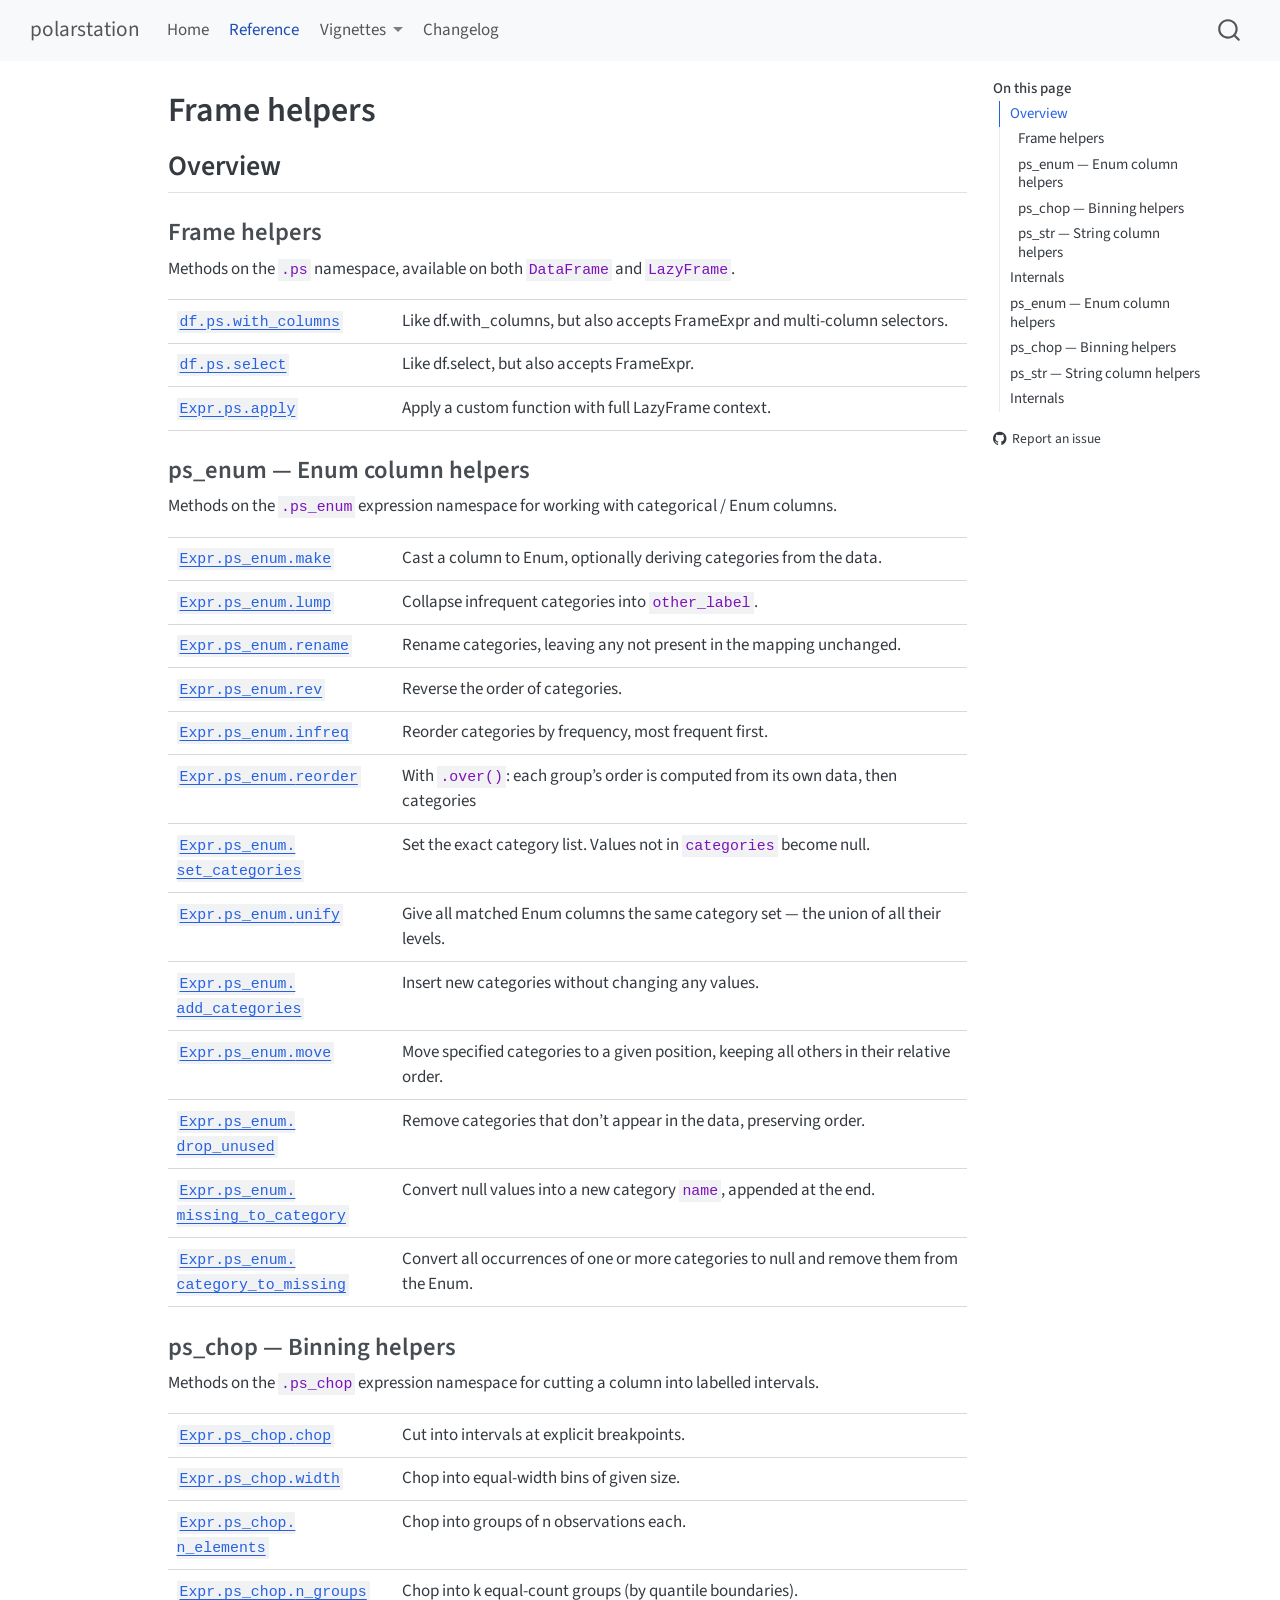
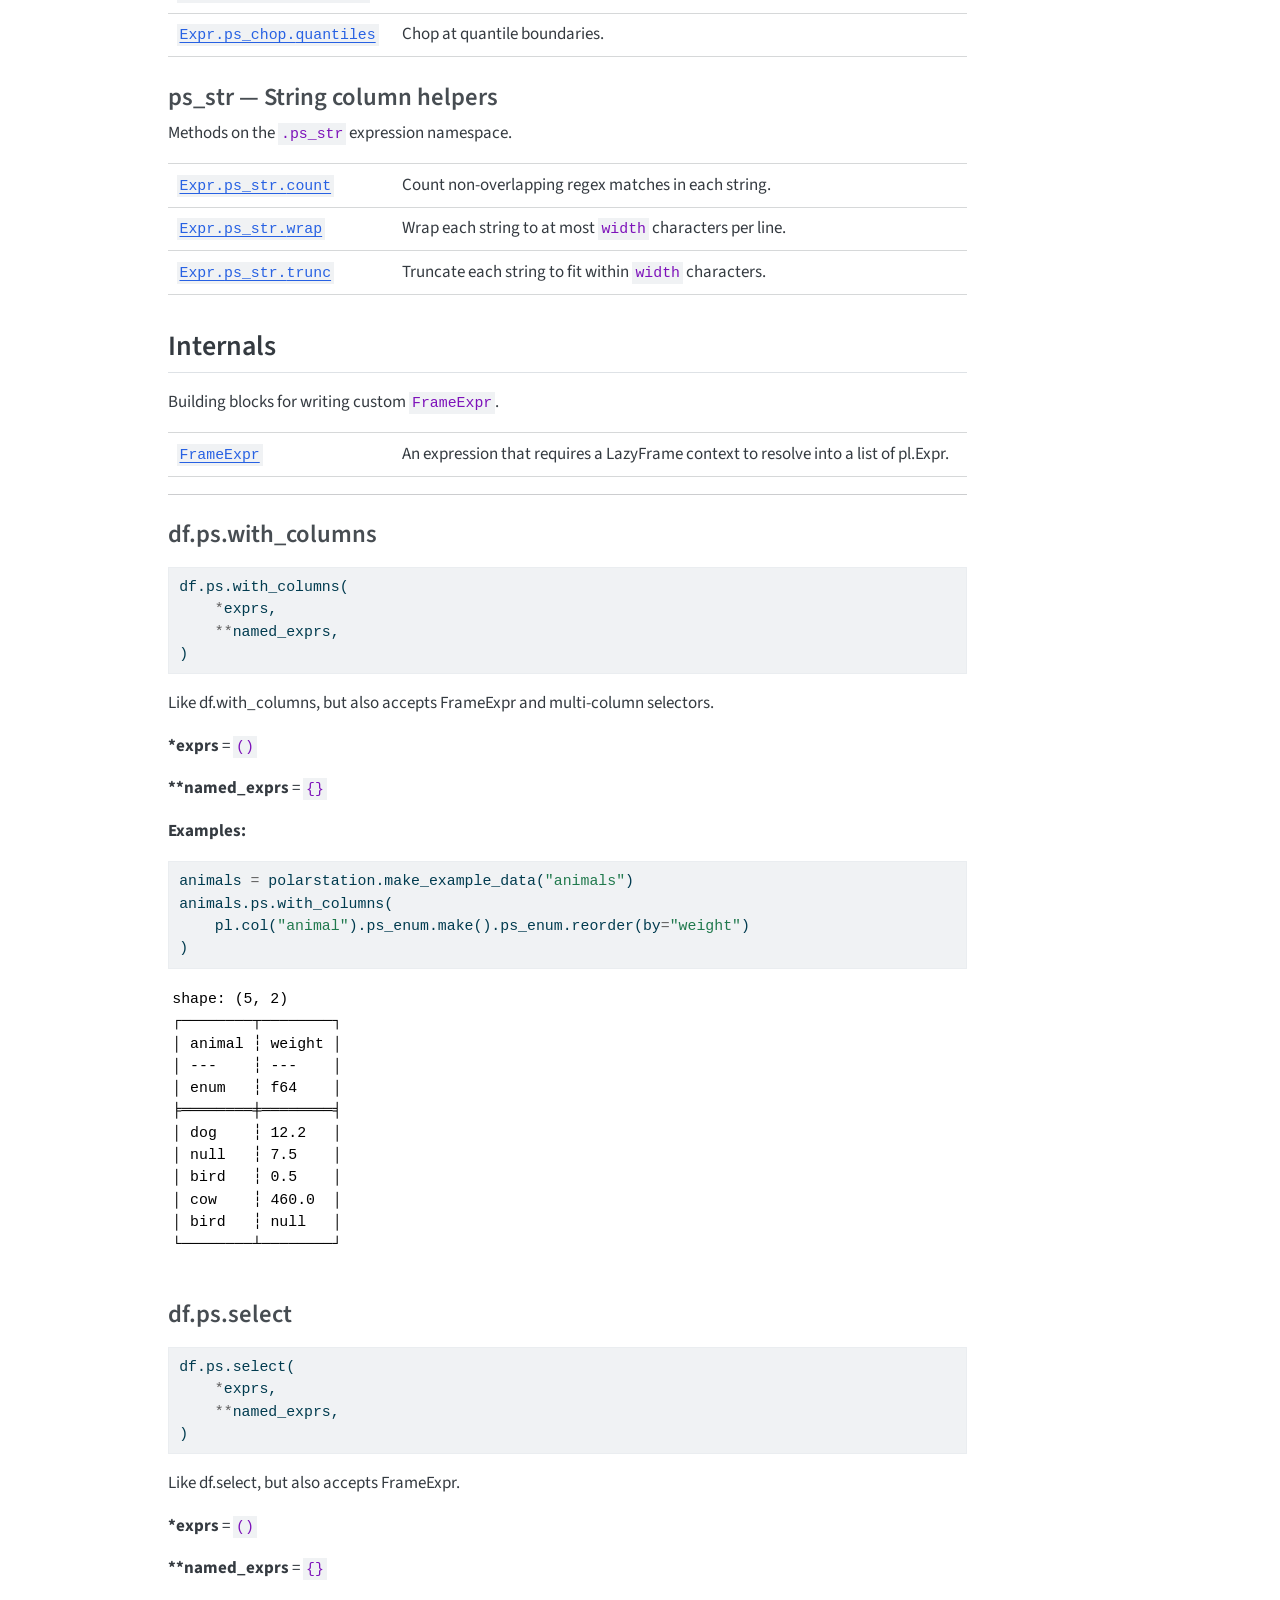
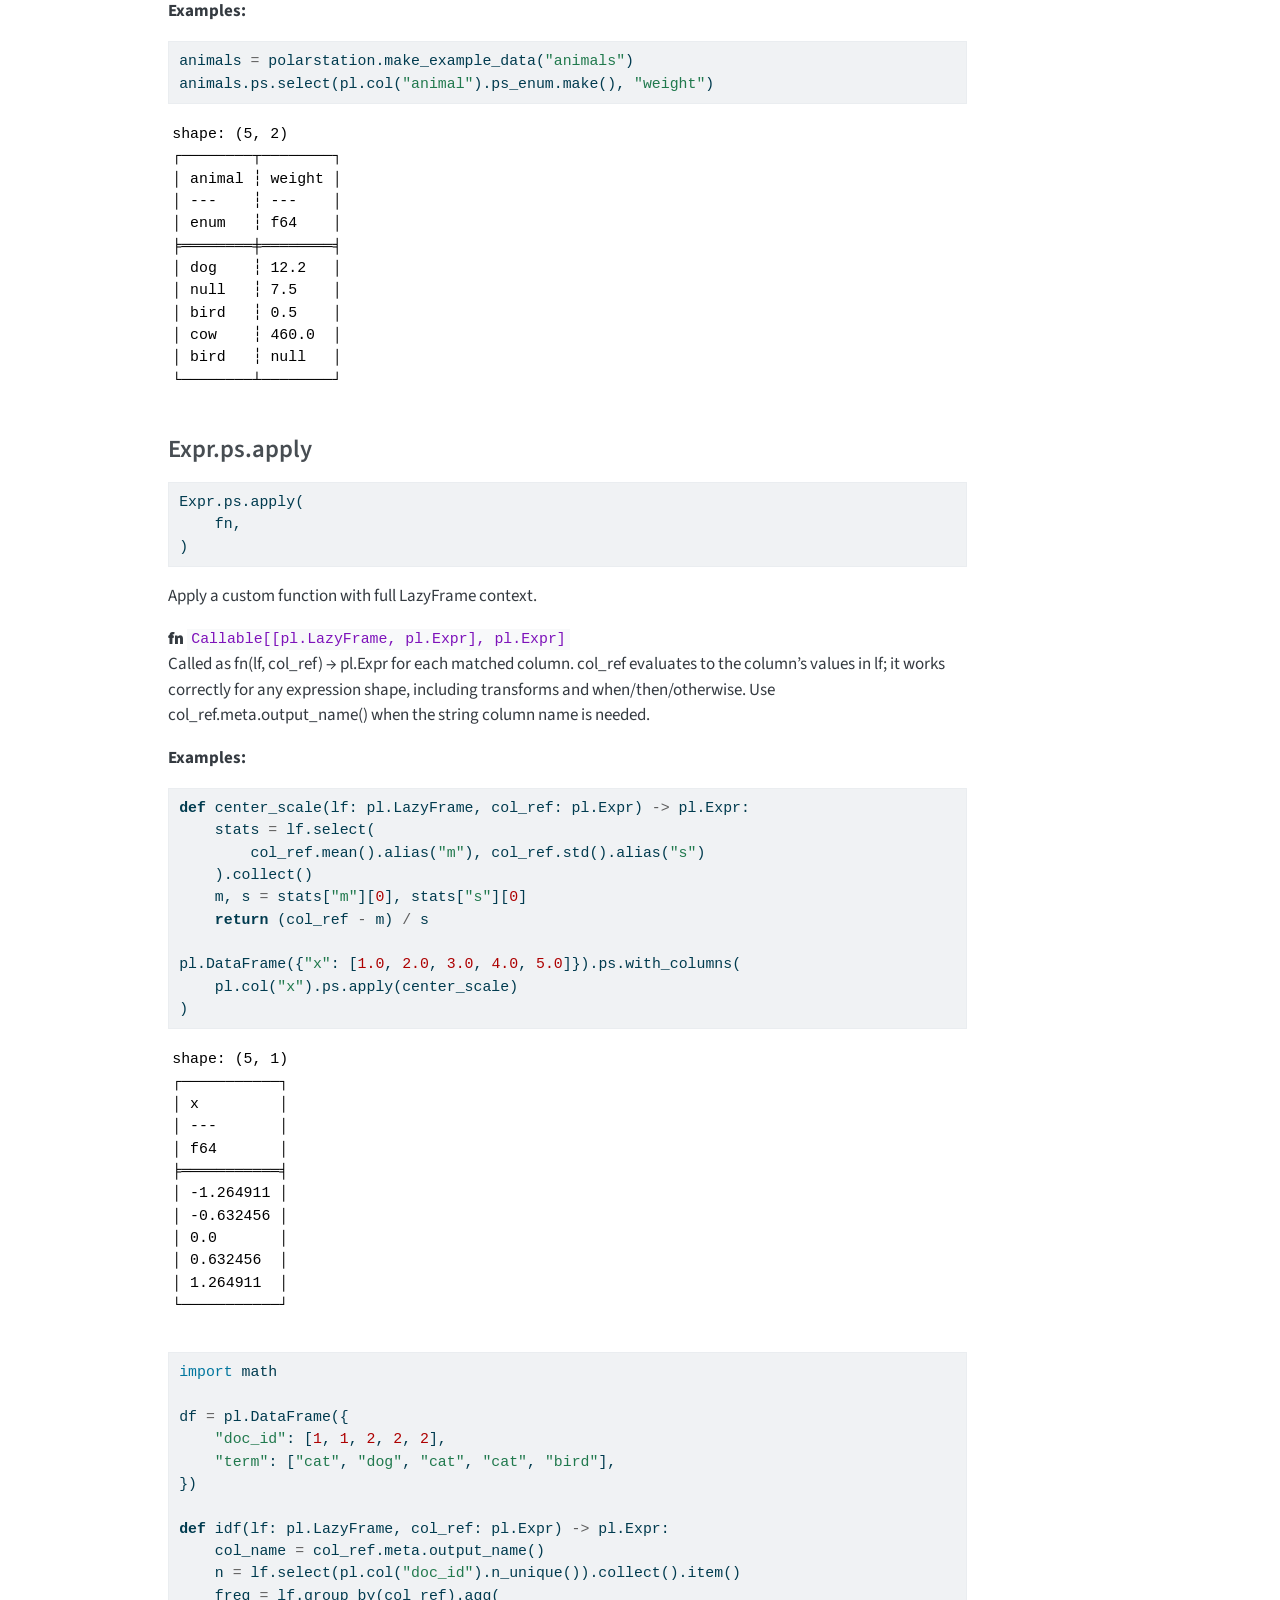
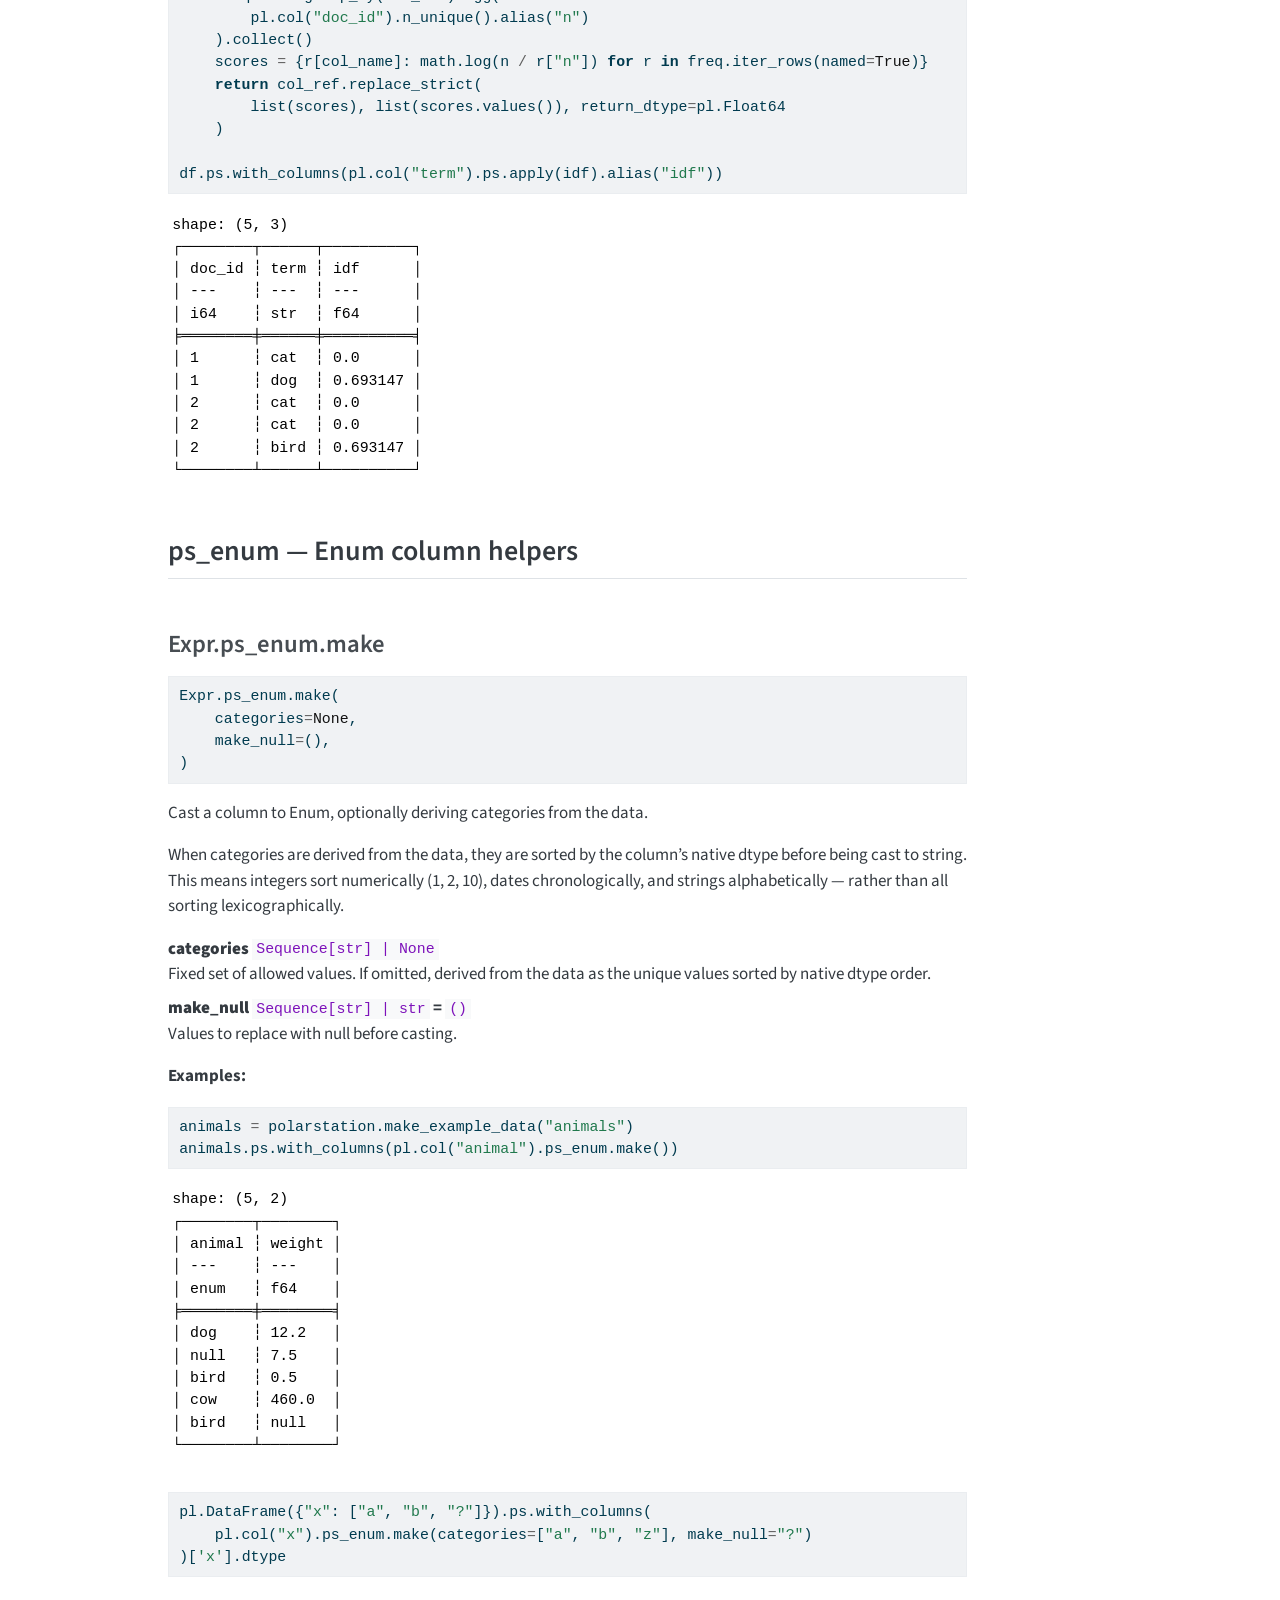
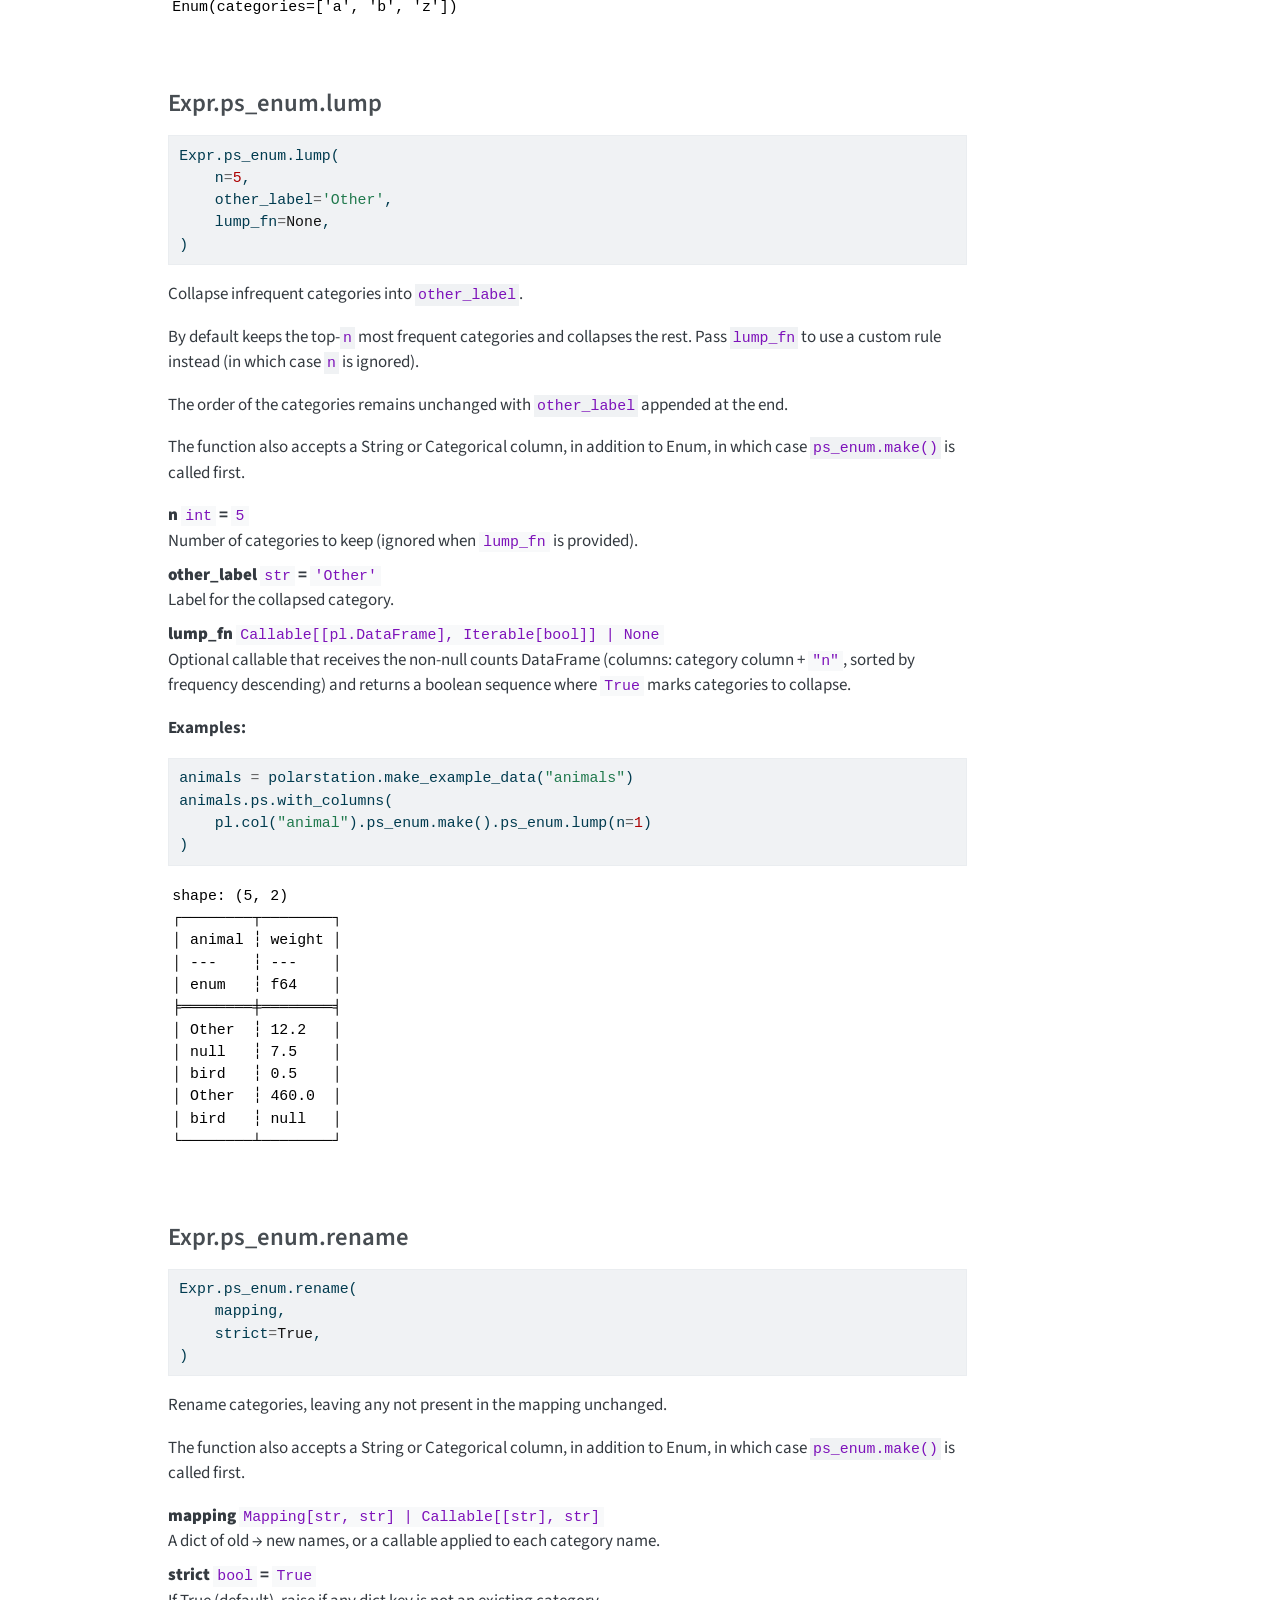
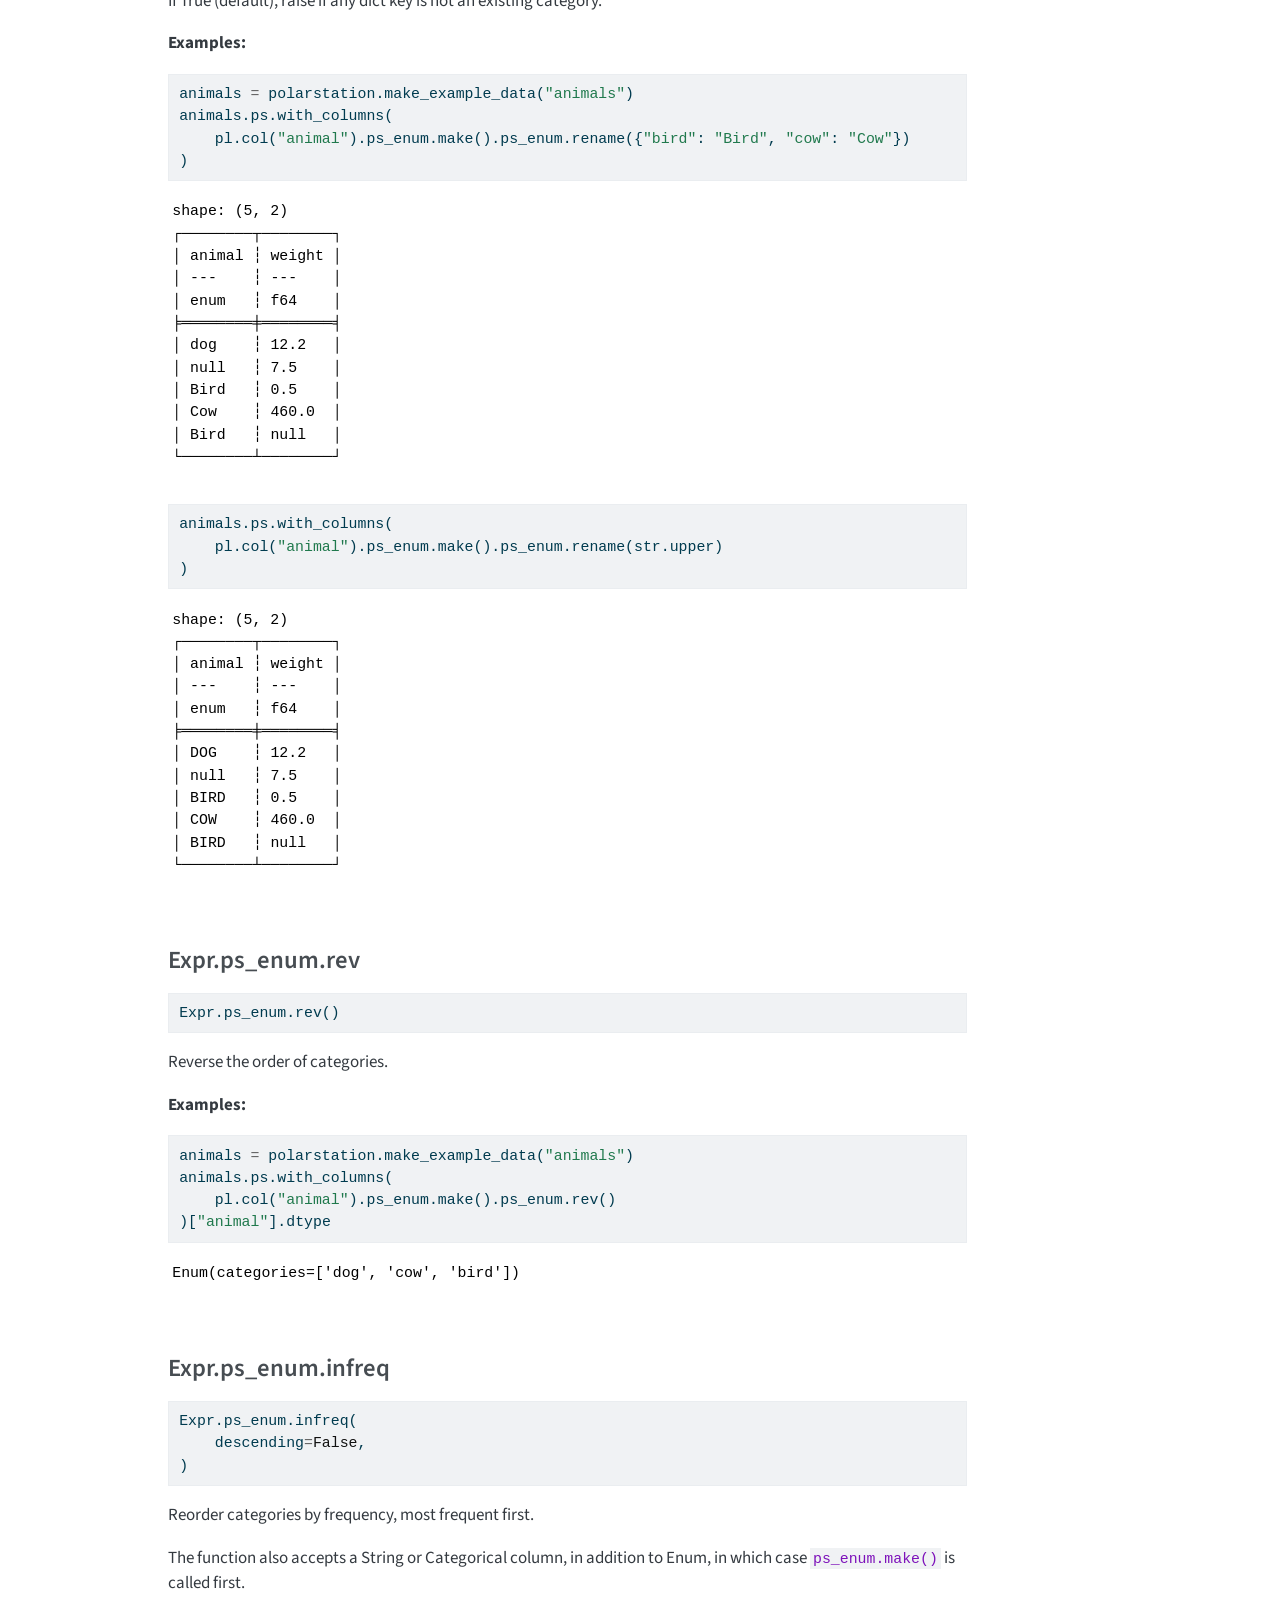
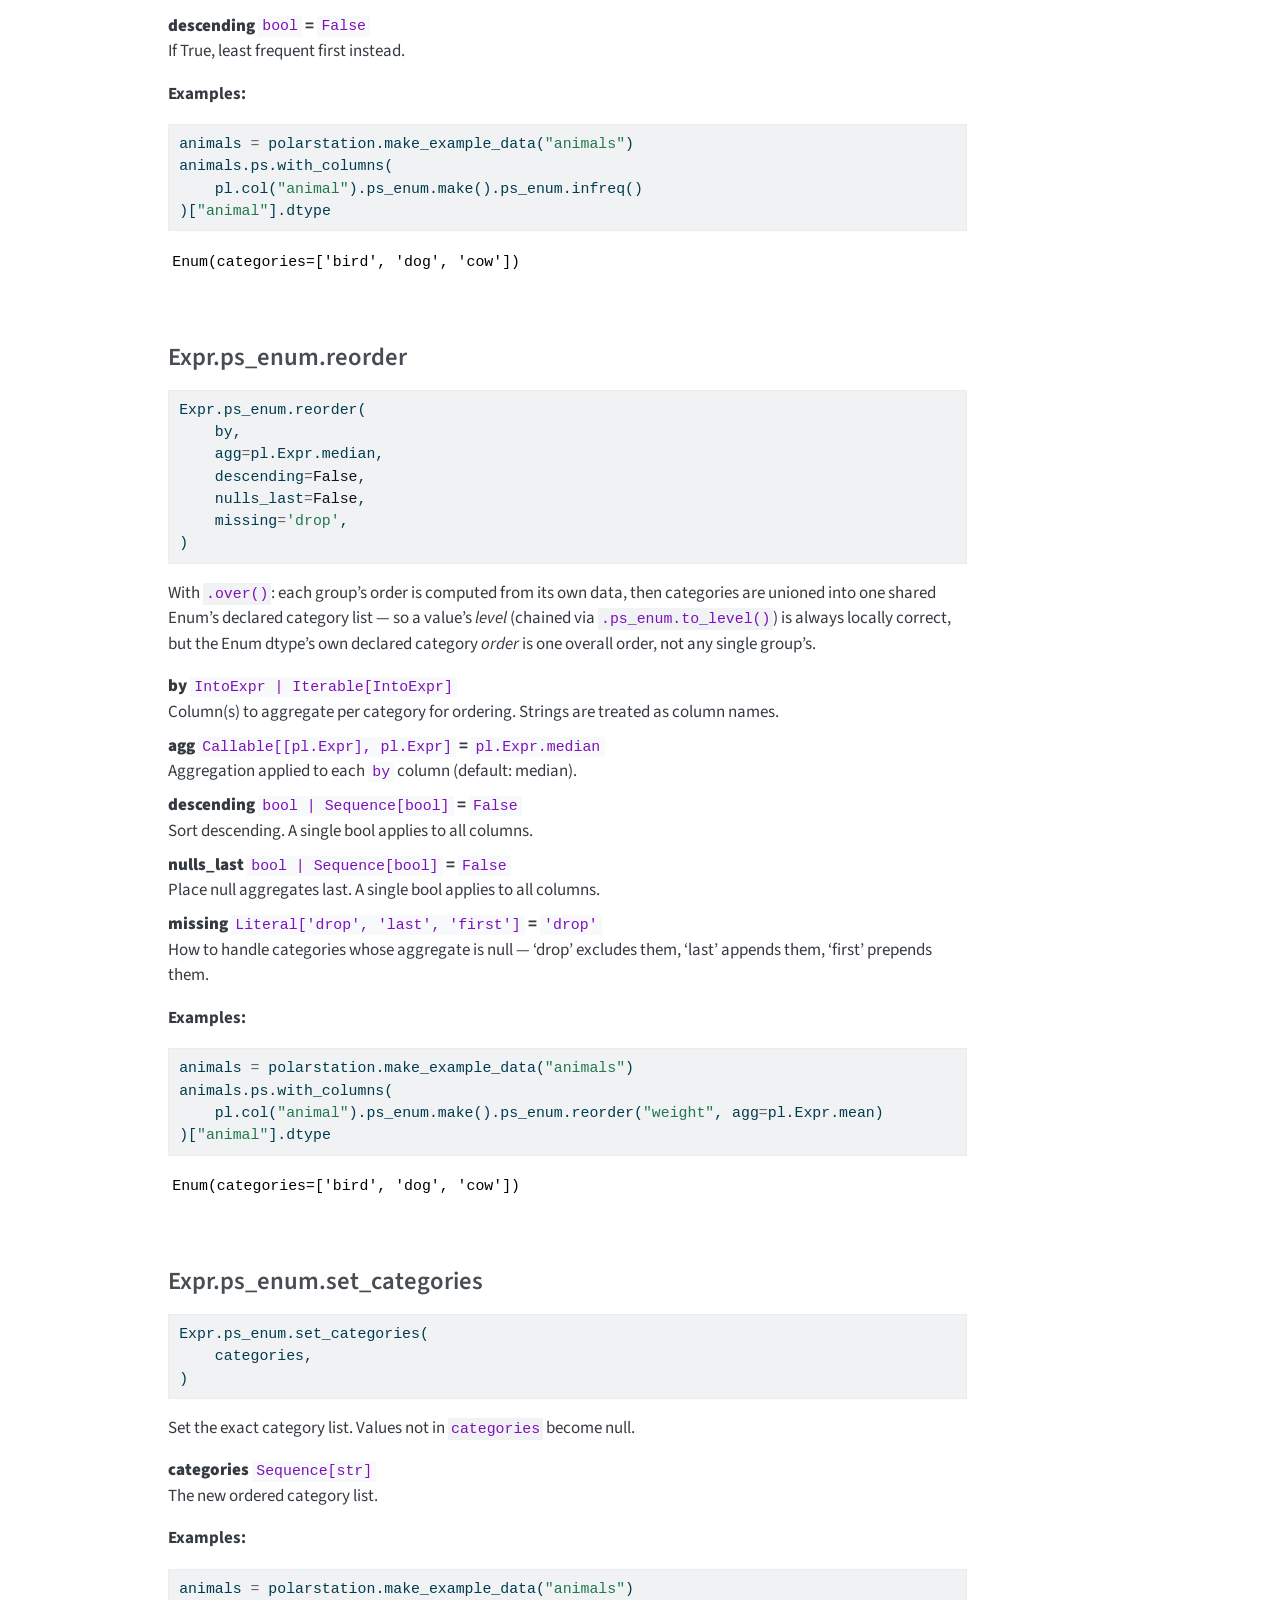
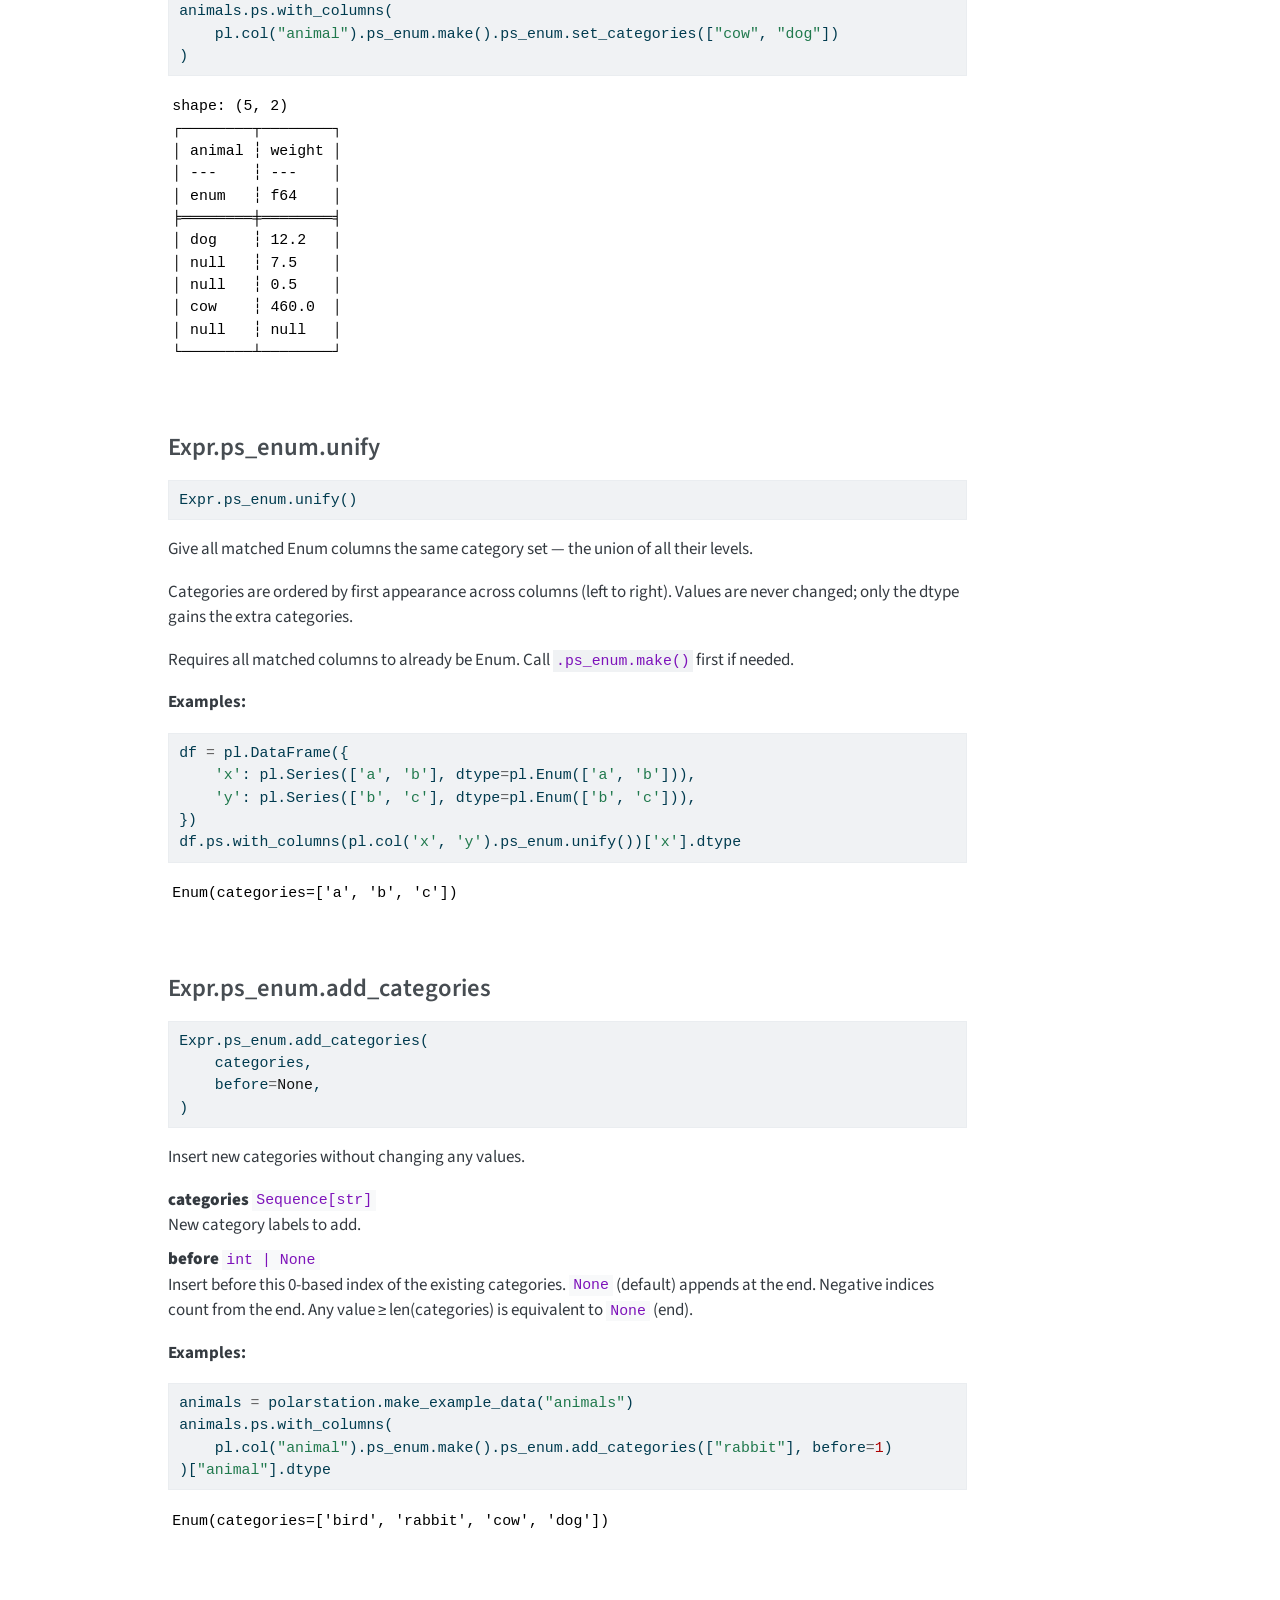
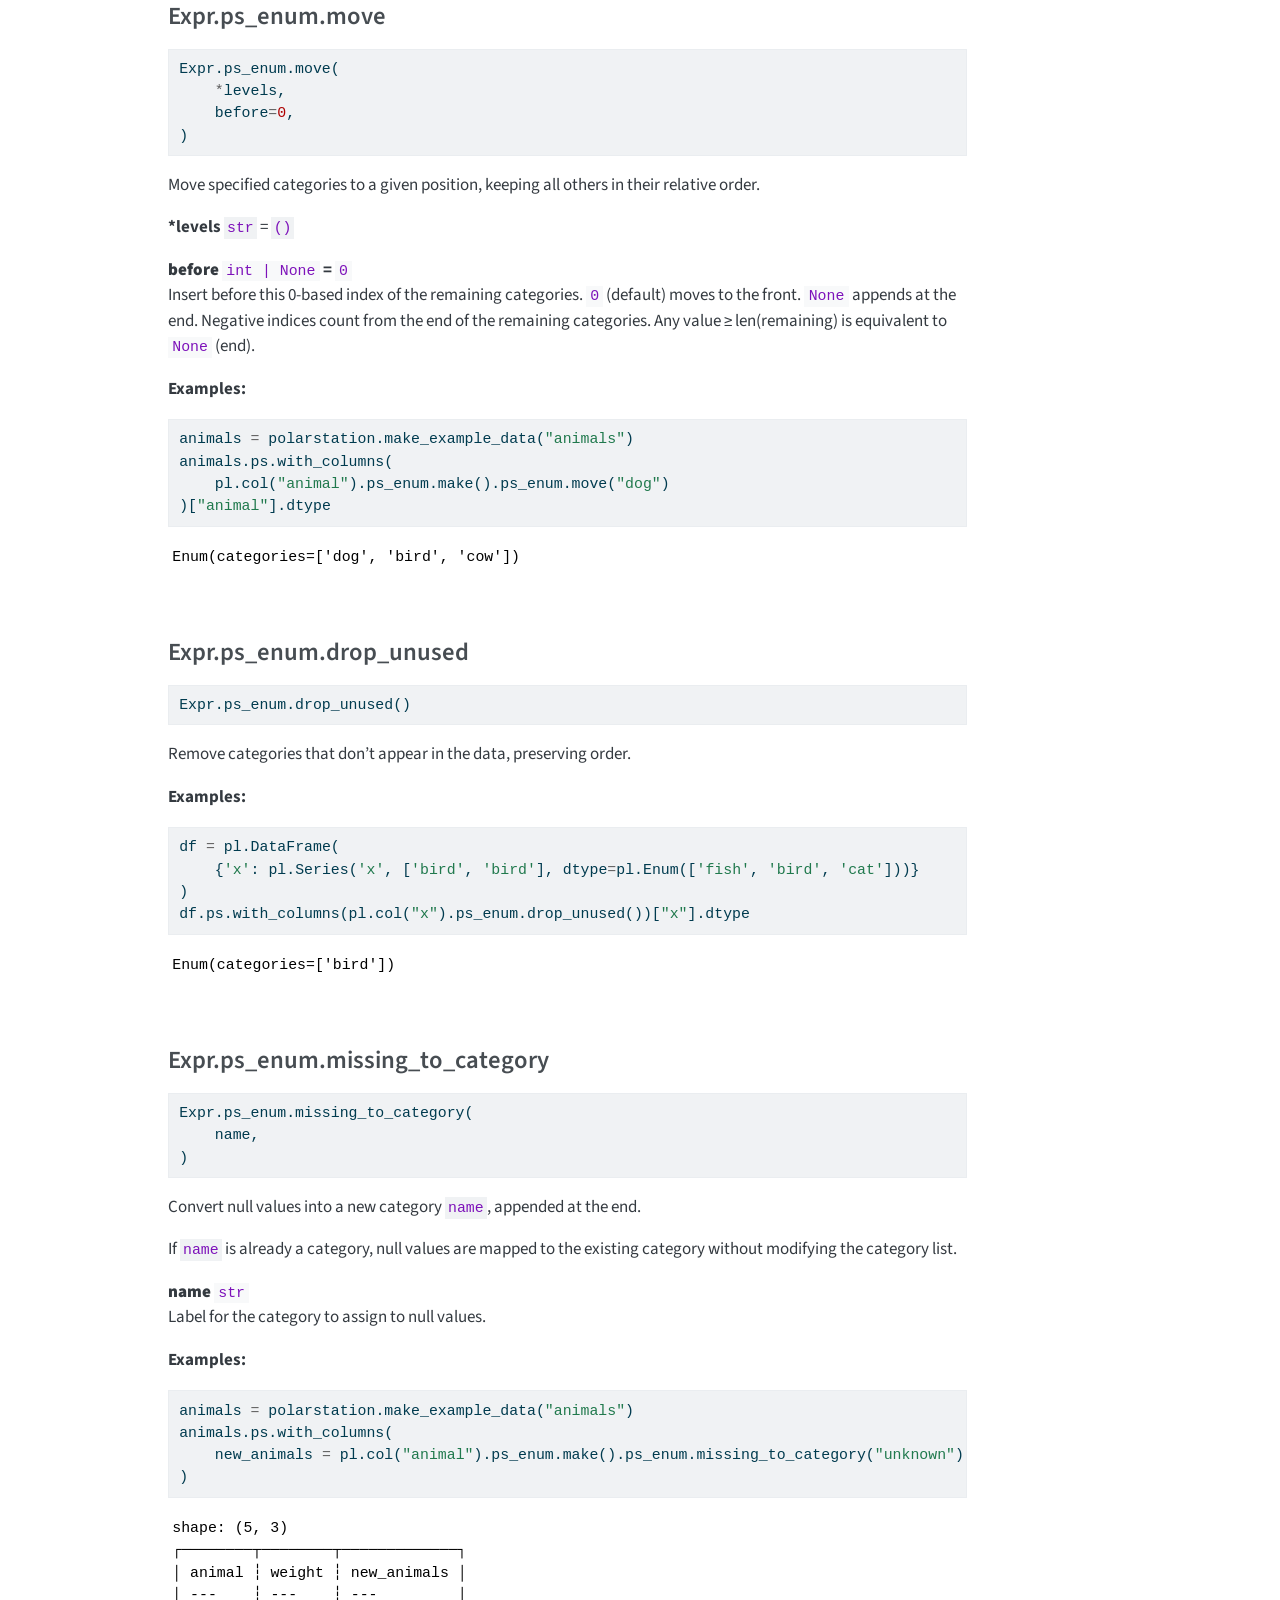
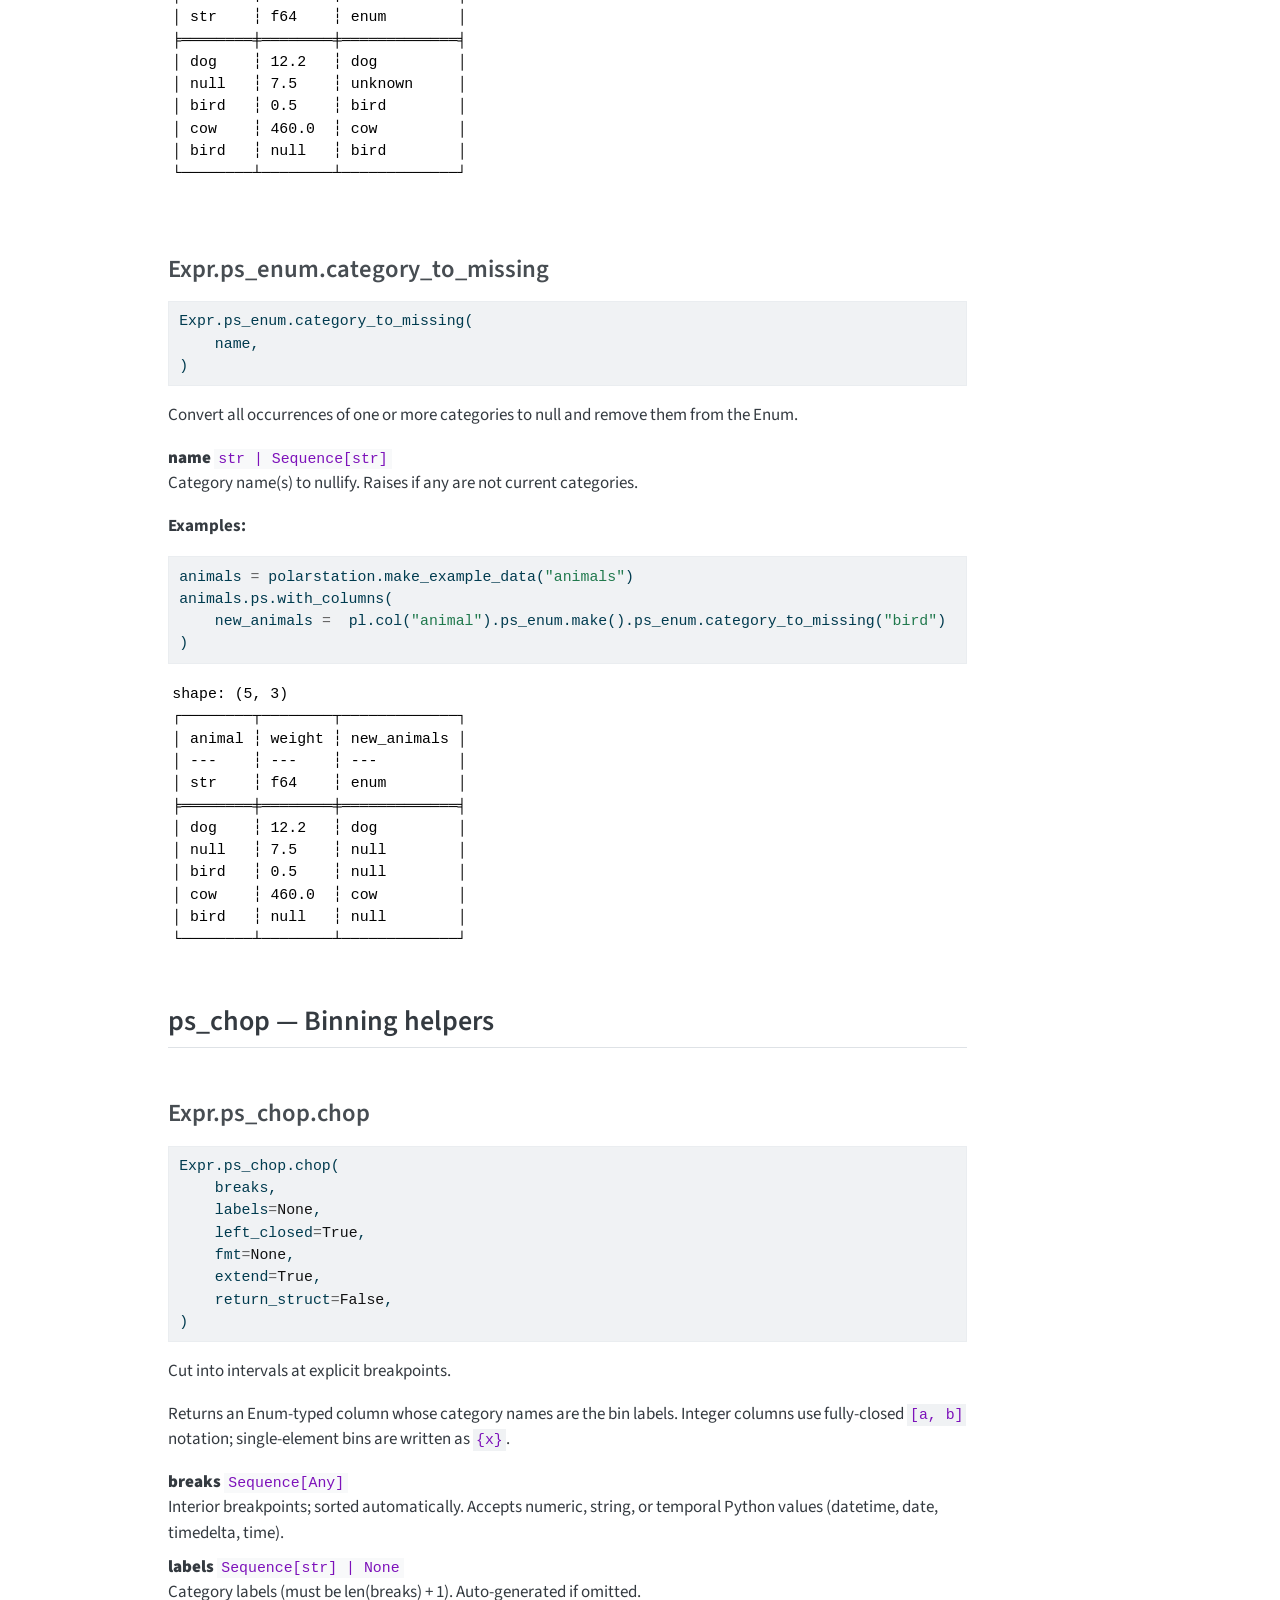
==== commit 016b2605: "Built site for gh-pages" ====
--- a/reference/index.html
+++ b/reference/index.html
@@ -148,6 +148,10 @@
   </li>  
     </ul>
   </li>
+  <li class="nav-item">
+    <a class="nav-link" href="../news.html"> 
+<span class="menu-text">Changelog</span></a>
+  </li>  
 </ul>
           </div> <!-- /navcollapse -->
             <div class="quarto-navbar-tools">
@@ -293,7 +297,7 @@
 </tr>
 <tr class="even">
 <td><a href="#expr-ps-enum-reorder"><code>Expr.<wbr>ps_enum.<wbr>reorder</code></a></td>
-<td>Reorder categories by an aggregation of one or more columns within each group.</td>
+<td>With <code>.over()</code>: each group’s order is computed from its own data, then categories</td>
 </tr>
 <tr class="odd">
 <td><a href="#expr-ps-enum-set-categories"><code>Expr.<wbr>ps_enum.<wbr>set_categories</code></a></td>
@@ -409,7 +413,7 @@
 <p><strong>*exprs</strong> = <code>()</code></p>
 <p><strong>**named_exprs</strong> = <code>{}</code></p>
 <p><strong>Examples:</strong></p>
-<div id="e0b3ce26" class="cell" data-execution_count="2">
+<div id="ada866bb" class="cell" data-execution_count="2">
 <div class="code-copy-outer-scaffold"><div class="sourceCode cell-code" id="cb2"><pre class="sourceCode python code-with-copy"><code class="sourceCode python"><span id="cb2-1"><a href="#cb2-1" aria-hidden="true" tabindex="-1"></a>animals <span class="op">=</span> polarstation.make_example_data(<span class="st">"animals"</span>)</span>
 <span id="cb2-2"><a href="#cb2-2" aria-hidden="true" tabindex="-1"></a>animals.ps.with_columns(</span>
 <span id="cb2-3"><a href="#cb2-3" aria-hidden="true" tabindex="-1"></a>    pl.col(<span class="st">"animal"</span>).ps_enum.make().ps_enum.reorder(by<span class="op">=</span><span class="st">"weight"</span>)</span>
@@ -440,7 +444,7 @@
 <p><strong>*exprs</strong> = <code>()</code></p>
 <p><strong>**named_exprs</strong> = <code>{}</code></p>
 <p><strong>Examples:</strong></p>
-<div id="f7077ef5" class="cell" data-execution_count="3">
+<div id="c1c15a97" class="cell" data-execution_count="3">
 <div class="code-copy-outer-scaffold"><div class="sourceCode cell-code" id="cb5"><pre class="sourceCode python code-with-copy"><code class="sourceCode python"><span id="cb5-1"><a href="#cb5-1" aria-hidden="true" tabindex="-1"></a>animals <span class="op">=</span> polarstation.make_example_data(<span class="st">"animals"</span>)</span>
 <span id="cb5-2"><a href="#cb5-2" aria-hidden="true" tabindex="-1"></a>animals.ps.select(pl.col(<span class="st">"animal"</span>).ps_enum.make(), <span class="st">"weight"</span>)</span></code></pre></div><button title="Copy to Clipboard" class="code-copy-button"><i class="bi"></i></button></div>
 <div class="cell-output cell-output-display" data-execution_count="3">
@@ -472,7 +476,7 @@
 </dd>
 </dl>
 <p><strong>Examples:</strong></p>
-<div id="140a3be5" class="cell" data-execution_count="4">
+<div id="c49f0bb5" class="cell" data-execution_count="4">
 <div class="code-copy-outer-scaffold"><div class="sourceCode cell-code" id="cb8"><pre class="sourceCode python code-with-copy"><code class="sourceCode python"><span id="cb8-1"><a href="#cb8-1" aria-hidden="true" tabindex="-1"></a><span class="kw">def</span> center_scale(lf: pl.LazyFrame, col_ref: pl.Expr) <span class="op">-&gt;</span> pl.Expr:</span>
 <span id="cb8-2"><a href="#cb8-2" aria-hidden="true" tabindex="-1"></a>    stats <span class="op">=</span> lf.select(</span>
 <span id="cb8-3"><a href="#cb8-3" aria-hidden="true" tabindex="-1"></a>        col_ref.mean().alias(<span class="st">"m"</span>), col_ref.std().alias(<span class="st">"s"</span>)</span>
@@ -498,7 +502,7 @@
 └───────────┘</code></pre>
 </div>
 </div>
-<div id="b7f8c2cc" class="cell" data-execution_count="5">
+<div id="ea643bcd" class="cell" data-execution_count="5">
 <div class="code-copy-outer-scaffold"><div class="sourceCode cell-code" id="cb10"><pre class="sourceCode python code-with-copy"><code class="sourceCode python"><span id="cb10-1"><a href="#cb10-1" aria-hidden="true" tabindex="-1"></a><span class="im">import</span> math</span>
 <span id="cb10-2"><a href="#cb10-2" aria-hidden="true" tabindex="-1"></a></span>
 <span id="cb10-3"><a href="#cb10-3" aria-hidden="true" tabindex="-1"></a>df <span class="op">=</span> pl.DataFrame({</span>
@@ -556,7 +560,7 @@
 </dd>
 </dl>
 <p><strong>Examples:</strong></p>
-<div id="4d71d634" class="cell" data-execution_count="6">
+<div id="0a75bbc6" class="cell" data-execution_count="6">
 <div class="code-copy-outer-scaffold"><div class="sourceCode cell-code" id="cb13"><pre class="sourceCode python code-with-copy"><code class="sourceCode python"><span id="cb13-1"><a href="#cb13-1" aria-hidden="true" tabindex="-1"></a>animals <span class="op">=</span> polarstation.make_example_data(<span class="st">"animals"</span>)</span>
 <span id="cb13-2"><a href="#cb13-2" aria-hidden="true" tabindex="-1"></a>animals.ps.with_columns(pl.col(<span class="st">"animal"</span>).ps_enum.make())</span></code></pre></div><button title="Copy to Clipboard" class="code-copy-button"><i class="bi"></i></button></div>
 <div class="cell-output cell-output-display" data-execution_count="6">
@@ -574,7 +578,7 @@
 └────────┴────────┘</code></pre>
 </div>
 </div>
-<div id="75cad429" class="cell" data-execution_count="7">
+<div id="0b0e763e" class="cell" data-execution_count="7">
 <div class="code-copy-outer-scaffold"><div class="sourceCode cell-code" id="cb15"><pre class="sourceCode python code-with-copy"><code class="sourceCode python"><span id="cb15-1"><a href="#cb15-1" aria-hidden="true" tabindex="-1"></a>pl.DataFrame({<span class="st">"x"</span>: [<span class="st">"a"</span>, <span class="st">"b"</span>, <span class="st">"?"</span>]}).ps.with_columns(</span>
 <span id="cb15-2"><a href="#cb15-2" aria-hidden="true" tabindex="-1"></a>    pl.col(<span class="st">"x"</span>).ps_enum.make(categories<span class="op">=</span>[<span class="st">"a"</span>, <span class="st">"b"</span>, <span class="st">"z"</span>], make_null<span class="op">=</span><span class="st">"?"</span>)</span>
 <span id="cb15-3"><a href="#cb15-3" aria-hidden="true" tabindex="-1"></a>)[<span class="st">'x'</span>].dtype</span></code></pre></div><button title="Copy to Clipboard" class="code-copy-button"><i class="bi"></i></button></div>
@@ -609,7 +613,7 @@
 </dd>
 </dl>
 <p><strong>Examples:</strong></p>
-<div id="357f7c8b" class="cell" data-execution_count="8">
+<div id="afb95ecf" class="cell" data-execution_count="8">
 <div class="code-copy-outer-scaffold"><div class="sourceCode cell-code" id="cb18"><pre class="sourceCode python code-with-copy"><code class="sourceCode python"><span id="cb18-1"><a href="#cb18-1" aria-hidden="true" tabindex="-1"></a>animals <span class="op">=</span> polarstation.make_example_data(<span class="st">"animals"</span>)</span>
 <span id="cb18-2"><a href="#cb18-2" aria-hidden="true" tabindex="-1"></a>animals.ps.with_columns(</span>
 <span id="cb18-3"><a href="#cb18-3" aria-hidden="true" tabindex="-1"></a>    pl.col(<span class="st">"animal"</span>).ps_enum.make().ps_enum.lump(n<span class="op">=</span><span class="dv">1</span>)</span>
@@ -649,7 +653,7 @@
 </dd>
 </dl>
 <p><strong>Examples:</strong></p>
-<div id="a0d2f87b" class="cell" data-execution_count="9">
+<div id="ea0e1860" class="cell" data-execution_count="9">
 <div class="code-copy-outer-scaffold"><div class="sourceCode cell-code" id="cb21"><pre class="sourceCode python code-with-copy"><code class="sourceCode python"><span id="cb21-1"><a href="#cb21-1" aria-hidden="true" tabindex="-1"></a>animals <span class="op">=</span> polarstation.make_example_data(<span class="st">"animals"</span>)</span>
 <span id="cb21-2"><a href="#cb21-2" aria-hidden="true" tabindex="-1"></a>animals.ps.with_columns(</span>
 <span id="cb21-3"><a href="#cb21-3" aria-hidden="true" tabindex="-1"></a>    pl.col(<span class="st">"animal"</span>).ps_enum.make().ps_enum.rename({<span class="st">"bird"</span>: <span class="st">"Bird"</span>, <span class="st">"cow"</span>: <span class="st">"Cow"</span>})</span>
@@ -669,7 +673,7 @@
 └────────┴────────┘</code></pre>
 </div>
 </div>
-<div id="cf0cbc9f" class="cell" data-execution_count="10">
+<div id="0d7d6d47" class="cell" data-execution_count="10">
 <div class="code-copy-outer-scaffold"><div class="sourceCode cell-code" id="cb23"><pre class="sourceCode python code-with-copy"><code class="sourceCode python"><span id="cb23-1"><a href="#cb23-1" aria-hidden="true" tabindex="-1"></a>animals.ps.with_columns(</span>
 <span id="cb23-2"><a href="#cb23-2" aria-hidden="true" tabindex="-1"></a>    pl.col(<span class="st">"animal"</span>).ps_enum.make().ps_enum.rename(<span class="bu">str</span>.upper)</span>
 <span id="cb23-3"><a href="#cb23-3" aria-hidden="true" tabindex="-1"></a>)</span></code></pre></div><button title="Copy to Clipboard" class="code-copy-button"><i class="bi"></i></button></div>
@@ -694,7 +698,7 @@
 <div class="code-copy-outer-scaffold"><div class="sourceCode" id="cb25"><pre class="sourceCode python code-with-copy"><code class="sourceCode python"><span id="cb25-1"><a href="#cb25-1" aria-hidden="true" tabindex="-1"></a>Expr.ps_enum.rev()</span></code></pre></div><button title="Copy to Clipboard" class="code-copy-button"><i class="bi"></i></button></div>
 <p>Reverse the order of categories.</p>
 <p><strong>Examples:</strong></p>
-<div id="4408585a" class="cell" data-execution_count="11">
+<div id="f958e052" class="cell" data-execution_count="11">
 <div class="code-copy-outer-scaffold"><div class="sourceCode cell-code" id="cb26"><pre class="sourceCode python code-with-copy"><code class="sourceCode python"><span id="cb26-1"><a href="#cb26-1" aria-hidden="true" tabindex="-1"></a>animals <span class="op">=</span> polarstation.make_example_data(<span class="st">"animals"</span>)</span>
 <span id="cb26-2"><a href="#cb26-2" aria-hidden="true" tabindex="-1"></a>animals.ps.with_columns(</span>
 <span id="cb26-3"><a href="#cb26-3" aria-hidden="true" tabindex="-1"></a>    pl.col(<span class="st">"animal"</span>).ps_enum.make().ps_enum.rev()</span>
@@ -718,13 +722,13 @@
 </dd>
 </dl>
 <p><strong>Examples:</strong></p>
-<div id="143ba3af" class="cell" data-execution_count="12">
+<div id="47fb7bee" class="cell" data-execution_count="12">
 <div class="code-copy-outer-scaffold"><div class="sourceCode cell-code" id="cb29"><pre class="sourceCode python code-with-copy"><code class="sourceCode python"><span id="cb29-1"><a href="#cb29-1" aria-hidden="true" tabindex="-1"></a>animals <span class="op">=</span> polarstation.make_example_data(<span class="st">"animals"</span>)</span>
 <span id="cb29-2"><a href="#cb29-2" aria-hidden="true" tabindex="-1"></a>animals.ps.with_columns(</span>
 <span id="cb29-3"><a href="#cb29-3" aria-hidden="true" tabindex="-1"></a>    pl.col(<span class="st">"animal"</span>).ps_enum.make().ps_enum.infreq()</span>
 <span id="cb29-4"><a href="#cb29-4" aria-hidden="true" tabindex="-1"></a>)[<span class="st">"animal"</span>].dtype</span></code></pre></div><button title="Copy to Clipboard" class="code-copy-button"><i class="bi"></i></button></div>
 <div class="cell-output cell-output-display" data-execution_count="12">
-<pre><code>Enum(categories=['bird', 'cow', 'dog'])</code></pre>
+<pre><code>Enum(categories=['bird', 'dog', 'cow'])</code></pre>
 </div>
 </div>
 </section>
@@ -737,8 +741,7 @@
 <span id="cb31-5"><a href="#cb31-5" aria-hidden="true" tabindex="-1"></a>    nulls_last<span class="op">=</span><span class="va">False</span>,</span>
 <span id="cb31-6"><a href="#cb31-6" aria-hidden="true" tabindex="-1"></a>    missing<span class="op">=</span><span class="st">'drop'</span>,</span>
 <span id="cb31-7"><a href="#cb31-7" aria-hidden="true" tabindex="-1"></a>)</span></code></pre></div><button title="Copy to Clipboard" class="code-copy-button"><i class="bi"></i></button></div>
-<p>Reorder categories by an aggregation of one or more columns within each group.</p>
-<p>The function also accepts a String or Categorical column, in addition to Enum, in which case <code>ps_enum.make()</code> is called first.</p>
+<p>With <code>.over()</code>: each group’s order is computed from its own data, then categories are unioned into one shared Enum’s declared category list — so a value’s <em>level</em> (chained via <code>.ps_enum.to_level()</code>) is always locally correct, but the Enum dtype’s own declared category <em>order</em> is one overall order, not any single group’s.</p>
 <dl>
 <dt><strong>by</strong> <code>IntoExpr | Iterable[IntoExpr]</code></dt>
 <dd>
@@ -762,7 +765,7 @@
 </dd>
 </dl>
 <p><strong>Examples:</strong></p>
-<div id="d8ae76de" class="cell" data-execution_count="13">
+<div id="5b517a6e" class="cell" data-execution_count="13">
 <div class="code-copy-outer-scaffold"><div class="sourceCode cell-code" id="cb32"><pre class="sourceCode python code-with-copy"><code class="sourceCode python"><span id="cb32-1"><a href="#cb32-1" aria-hidden="true" tabindex="-1"></a>animals <span class="op">=</span> polarstation.make_example_data(<span class="st">"animals"</span>)</span>
 <span id="cb32-2"><a href="#cb32-2" aria-hidden="true" tabindex="-1"></a>animals.ps.with_columns(</span>
 <span id="cb32-3"><a href="#cb32-3" aria-hidden="true" tabindex="-1"></a>    pl.col(<span class="st">"animal"</span>).ps_enum.make().ps_enum.reorder(<span class="st">"weight"</span>, agg<span class="op">=</span>pl.Expr.mean)</span>
@@ -785,7 +788,7 @@
 </dd>
 </dl>
 <p><strong>Examples:</strong></p>
-<div id="bc9d9d22" class="cell" data-execution_count="14">
+<div id="47edf9f5" class="cell" data-execution_count="14">
 <div class="code-copy-outer-scaffold"><div class="sourceCode cell-code" id="cb35"><pre class="sourceCode python code-with-copy"><code class="sourceCode python"><span id="cb35-1"><a href="#cb35-1" aria-hidden="true" tabindex="-1"></a>animals <span class="op">=</span> polarstation.make_example_data(<span class="st">"animals"</span>)</span>
 <span id="cb35-2"><a href="#cb35-2" aria-hidden="true" tabindex="-1"></a>animals.ps.with_columns(</span>
 <span id="cb35-3"><a href="#cb35-3" aria-hidden="true" tabindex="-1"></a>    pl.col(<span class="st">"animal"</span>).ps_enum.make().ps_enum.set_categories([<span class="st">"cow"</span>, <span class="st">"dog"</span>])</span>
@@ -813,7 +816,7 @@
 <p>Categories are ordered by first appearance across columns (left to right). Values are never changed; only the dtype gains the extra categories.</p>
 <p>Requires all matched columns to already be Enum. Call <code>.ps_enum.make()</code> first if needed.</p>
 <p><strong>Examples:</strong></p>
-<div id="8d05b640" class="cell" data-execution_count="15">
+<div id="b390f242" class="cell" data-execution_count="15">
 <div class="code-copy-outer-scaffold"><div class="sourceCode cell-code" id="cb38"><pre class="sourceCode python code-with-copy"><code class="sourceCode python"><span id="cb38-1"><a href="#cb38-1" aria-hidden="true" tabindex="-1"></a>df <span class="op">=</span> pl.DataFrame({</span>
 <span id="cb38-2"><a href="#cb38-2" aria-hidden="true" tabindex="-1"></a>    <span class="st">'x'</span>: pl.Series([<span class="st">'a'</span>, <span class="st">'b'</span>], dtype<span class="op">=</span>pl.Enum([<span class="st">'a'</span>, <span class="st">'b'</span>])),</span>
 <span id="cb38-3"><a href="#cb38-3" aria-hidden="true" tabindex="-1"></a>    <span class="st">'y'</span>: pl.Series([<span class="st">'b'</span>, <span class="st">'c'</span>], dtype<span class="op">=</span>pl.Enum([<span class="st">'b'</span>, <span class="st">'c'</span>])),</span>
@@ -842,7 +845,7 @@
 </dd>
 </dl>
 <p><strong>Examples:</strong></p>
-<div id="f34d3f8b" class="cell" data-execution_count="16">
+<div id="bd0c2e9a" class="cell" data-execution_count="16">
 <div class="code-copy-outer-scaffold"><div class="sourceCode cell-code" id="cb41"><pre class="sourceCode python code-with-copy"><code class="sourceCode python"><span id="cb41-1"><a href="#cb41-1" aria-hidden="true" tabindex="-1"></a>animals <span class="op">=</span> polarstation.make_example_data(<span class="st">"animals"</span>)</span>
 <span id="cb41-2"><a href="#cb41-2" aria-hidden="true" tabindex="-1"></a>animals.ps.with_columns(</span>
 <span id="cb41-3"><a href="#cb41-3" aria-hidden="true" tabindex="-1"></a>    pl.col(<span class="st">"animal"</span>).ps_enum.make().ps_enum.add_categories([<span class="st">"rabbit"</span>], before<span class="op">=</span><span class="dv">1</span>)</span>
@@ -867,7 +870,7 @@
 </dd>
 </dl>
 <p><strong>Examples:</strong></p>
-<div id="7a883c67" class="cell" data-execution_count="17">
+<div id="4d5e8f62" class="cell" data-execution_count="17">
 <div class="code-copy-outer-scaffold"><div class="sourceCode cell-code" id="cb44"><pre class="sourceCode python code-with-copy"><code class="sourceCode python"><span id="cb44-1"><a href="#cb44-1" aria-hidden="true" tabindex="-1"></a>animals <span class="op">=</span> polarstation.make_example_data(<span class="st">"animals"</span>)</span>
 <span id="cb44-2"><a href="#cb44-2" aria-hidden="true" tabindex="-1"></a>animals.ps.with_columns(</span>
 <span id="cb44-3"><a href="#cb44-3" aria-hidden="true" tabindex="-1"></a>    pl.col(<span class="st">"animal"</span>).ps_enum.make().ps_enum.move(<span class="st">"dog"</span>)</span>
@@ -882,7 +885,7 @@
 <div class="code-copy-outer-scaffold"><div class="sourceCode" id="cb46"><pre class="sourceCode python code-with-copy"><code class="sourceCode python"><span id="cb46-1"><a href="#cb46-1" aria-hidden="true" tabindex="-1"></a>Expr.ps_enum.drop_unused()</span></code></pre></div><button title="Copy to Clipboard" class="code-copy-button"><i class="bi"></i></button></div>
 <p>Remove categories that don’t appear in the data, preserving order.</p>
 <p><strong>Examples:</strong></p>
-<div id="473d3ef8" class="cell" data-execution_count="18">
+<div id="c88a1eb6" class="cell" data-execution_count="18">
 <div class="code-copy-outer-scaffold"><div class="sourceCode cell-code" id="cb47"><pre class="sourceCode python code-with-copy"><code class="sourceCode python"><span id="cb47-1"><a href="#cb47-1" aria-hidden="true" tabindex="-1"></a>df <span class="op">=</span> pl.DataFrame(</span>
 <span id="cb47-2"><a href="#cb47-2" aria-hidden="true" tabindex="-1"></a>    {<span class="st">'x'</span>: pl.Series(<span class="st">'x'</span>, [<span class="st">'bird'</span>, <span class="st">'bird'</span>], dtype<span class="op">=</span>pl.Enum([<span class="st">'fish'</span>, <span class="st">'bird'</span>, <span class="st">'cat'</span>]))}</span>
 <span id="cb47-3"><a href="#cb47-3" aria-hidden="true" tabindex="-1"></a>)</span>
@@ -906,7 +909,7 @@
 </dd>
 </dl>
 <p><strong>Examples:</strong></p>
-<div id="d00bfdb3" class="cell" data-execution_count="19">
+<div id="e04de3a0" class="cell" data-execution_count="19">
 <div class="code-copy-outer-scaffold"><div class="sourceCode cell-code" id="cb50"><pre class="sourceCode python code-with-copy"><code class="sourceCode python"><span id="cb50-1"><a href="#cb50-1" aria-hidden="true" tabindex="-1"></a>animals <span class="op">=</span> polarstation.make_example_data(<span class="st">"animals"</span>)</span>
 <span id="cb50-2"><a href="#cb50-2" aria-hidden="true" tabindex="-1"></a>animals.ps.with_columns(</span>
 <span id="cb50-3"><a href="#cb50-3" aria-hidden="true" tabindex="-1"></a>    new_animals <span class="op">=</span> pl.col(<span class="st">"animal"</span>).ps_enum.make().ps_enum.missing_to_category(<span class="st">"unknown"</span>)</span>
@@ -940,7 +943,7 @@
 </dd>
 </dl>
 <p><strong>Examples:</strong></p>
-<div id="f922a33f" class="cell" data-execution_count="20">
+<div id="3a1183c0" class="cell" data-execution_count="20">
 <div class="code-copy-outer-scaffold"><div class="sourceCode cell-code" id="cb53"><pre class="sourceCode python code-with-copy"><code class="sourceCode python"><span id="cb53-1"><a href="#cb53-1" aria-hidden="true" tabindex="-1"></a>animals <span class="op">=</span> polarstation.make_example_data(<span class="st">"animals"</span>)</span>
 <span id="cb53-2"><a href="#cb53-2" aria-hidden="true" tabindex="-1"></a>animals.ps.with_columns(</span>
 <span id="cb53-3"><a href="#cb53-3" aria-hidden="true" tabindex="-1"></a>    new_animals <span class="op">=</span>  pl.col(<span class="st">"animal"</span>).ps_enum.make().ps_enum.category_to_missing(<span class="st">"bird"</span>)</span>
@@ -1003,7 +1006,7 @@
 </dd>
 </dl>
 <p><strong>Examples:</strong></p>
-<div id="ddac301d" class="cell" data-execution_count="21">
+<div id="9495e9a0" class="cell" data-execution_count="21">
 <div class="code-copy-outer-scaffold"><div class="sourceCode cell-code" id="cb56"><pre class="sourceCode python code-with-copy"><code class="sourceCode python"><span id="cb56-1"><a href="#cb56-1" aria-hidden="true" tabindex="-1"></a>scores <span class="op">=</span> polarstation.make_example_data(<span class="st">"scores"</span>)</span>
 <span id="cb56-2"><a href="#cb56-2" aria-hidden="true" tabindex="-1"></a>scores.ps.with_columns(</span>
 <span id="cb56-3"><a href="#cb56-3" aria-hidden="true" tabindex="-1"></a>    pl.col(<span class="st">"score"</span>).ps_chop.chop([<span class="dv">40</span>, <span class="dv">70</span>], fmt<span class="op">=</span><span class="st">".0f"</span>).alias(<span class="st">"grade"</span>)</span>
@@ -1070,7 +1073,7 @@
 </dd>
 </dl>
 <p><strong>Examples:</strong></p>
-<div id="8395f060" class="cell" data-execution_count="22">
+<div id="33e16a1f" class="cell" data-execution_count="22">
 <div class="code-copy-outer-scaffold"><div class="sourceCode cell-code" id="cb59"><pre class="sourceCode python code-with-copy"><code class="sourceCode python"><span id="cb59-1"><a href="#cb59-1" aria-hidden="true" tabindex="-1"></a>scores <span class="op">=</span> polarstation.make_example_data(<span class="st">"scores"</span>)</span>
 <span id="cb59-2"><a href="#cb59-2" aria-hidden="true" tabindex="-1"></a>scores.ps.with_columns(pl.col(<span class="st">"score"</span>).ps_chop.width(<span class="dv">25</span>).alias(<span class="st">"band"</span>))</span></code></pre></div><button title="Copy to Clipboard" class="code-copy-button"><i class="bi"></i></button></div>
 <div class="cell-output cell-output-display" data-execution_count="22">
@@ -1135,7 +1138,7 @@
 </dd>
 </dl>
 <p><strong>Examples:</strong></p>
-<div id="5553641d" class="cell" data-execution_count="23">
+<div id="b9a6c322" class="cell" data-execution_count="23">
 <div class="code-copy-outer-scaffold"><div class="sourceCode cell-code" id="cb62"><pre class="sourceCode python code-with-copy"><code class="sourceCode python"><span id="cb62-1"><a href="#cb62-1" aria-hidden="true" tabindex="-1"></a>scores <span class="op">=</span> polarstation.make_example_data(<span class="st">"scores"</span>)</span>
 <span id="cb62-2"><a href="#cb62-2" aria-hidden="true" tabindex="-1"></a>scores.ps.with_columns(pl.col(<span class="st">"score"</span>).ps_chop.n_elements(<span class="dv">3</span>).alias(<span class="st">"tercile"</span>))</span></code></pre></div><button title="Copy to Clipboard" class="code-copy-button"><i class="bi"></i></button></div>
 <div class="cell-output cell-output-display" data-execution_count="23">
@@ -1200,7 +1203,7 @@
 </dd>
 </dl>
 <p><strong>Examples:</strong></p>
-<div id="8c541f94" class="cell" data-execution_count="24">
+<div id="c39970b4" class="cell" data-execution_count="24">
 <div class="code-copy-outer-scaffold"><div class="sourceCode cell-code" id="cb65"><pre class="sourceCode python code-with-copy"><code class="sourceCode python"><span id="cb65-1"><a href="#cb65-1" aria-hidden="true" tabindex="-1"></a>scores <span class="op">=</span> polarstation.make_example_data(<span class="st">"scores"</span>)</span>
 <span id="cb65-2"><a href="#cb65-2" aria-hidden="true" tabindex="-1"></a>scores.ps.with_columns(pl.col(<span class="st">"score"</span>).ps_chop.n_groups(<span class="dv">3</span>).alias(<span class="st">"tertile"</span>))</span></code></pre></div><button title="Copy to Clipboard" class="code-copy-button"><i class="bi"></i></button></div>
 <div class="cell-output cell-output-display" data-execution_count="24">
@@ -1265,7 +1268,7 @@
 </dd>
 </dl>
 <p><strong>Examples:</strong></p>
-<div id="45b6d0bc" class="cell" data-execution_count="25">
+<div id="7063bf67" class="cell" data-execution_count="25">
 <div class="code-copy-outer-scaffold"><div class="sourceCode cell-code" id="cb68"><pre class="sourceCode python code-with-copy"><code class="sourceCode python"><span id="cb68-1"><a href="#cb68-1" aria-hidden="true" tabindex="-1"></a>scores <span class="op">=</span> polarstation.make_example_data(<span class="st">"scores"</span>)</span>
 <span id="cb68-2"><a href="#cb68-2" aria-hidden="true" tabindex="-1"></a>scores.ps.with_columns(</span>
 <span id="cb68-3"><a href="#cb68-3" aria-hidden="true" tabindex="-1"></a>    pl.col(<span class="st">"score"</span>).ps_chop.quantiles([<span class="fl">0.25</span>, <span class="fl">0.75</span>]).alias(<span class="st">"iqr_group"</span>)</span>
@@ -1300,7 +1303,7 @@
 <p>Deprecated: thin wrapper around <code>pl.Expr.str.count_matches</code>; likely to be removed.</p>
 <p><strong>pattern</strong> = <code>''</code></p>
 <p><strong>Examples:</strong></p>
-<div id="0cc42338" class="cell" data-execution_count="26">
+<div id="3c96641b" class="cell" data-execution_count="26">
 <div class="code-copy-outer-scaffold"><div class="sourceCode cell-code" id="cb71"><pre class="sourceCode python code-with-copy"><code class="sourceCode python"><span id="cb71-1"><a href="#cb71-1" aria-hidden="true" tabindex="-1"></a>pl.DataFrame({<span class="st">"x"</span>: [<span class="st">"hello world"</span>, <span class="st">"foo bar baz"</span>, <span class="st">""</span>]}).select(</span>
 <span id="cb71-2"><a href="#cb71-2" aria-hidden="true" tabindex="-1"></a>    pl.col(<span class="st">"x"</span>).ps_str.count(<span class="vs">r"</span><span class="dv">\b\w</span><span class="op">+</span><span class="dv">\b</span><span class="vs">"</span>).alias(<span class="st">"word_count"</span>)</span>
 <span id="cb71-3"><a href="#cb71-3" aria-hidden="true" tabindex="-1"></a>)</span></code></pre></div><button title="Copy to Clipboard" class="code-copy-button"><i class="bi"></i></button></div>
@@ -1346,9 +1349,9 @@
 Allow breaks at hyphens in compound words.
 </dd>
 </dl>
-<p><strong>**kwargs</strong> = <code>{}</code></p>
-<p><strong>Examples:</strong></p>
-<div id="7afe2cd0" class="cell" data-execution_count="27">
+<p><strong>**kwargs</strong> <code>Any</code> = <code>{}</code></p>
+<p><strong>Examples:</strong></p>
+<div id="55a139fe" class="cell" data-execution_count="27">
 <div class="code-copy-outer-scaffold"><div class="sourceCode cell-code" id="cb74"><pre class="sourceCode python code-with-copy"><code class="sourceCode python"><span id="cb74-1"><a href="#cb74-1" aria-hidden="true" tabindex="-1"></a>text <span class="op">=</span> pl.DataFrame({<span class="st">"x"</span>: [<span class="st">"A long sentence that exceeds the column width."</span>]}).select(</span>
 <span id="cb74-2"><a href="#cb74-2" aria-hidden="true" tabindex="-1"></a>    pl.col(<span class="st">"x"</span>).ps_str.wrap(width<span class="op">=</span><span class="dv">25</span>)</span>
 <span id="cb74-3"><a href="#cb74-3" aria-hidden="true" tabindex="-1"></a>)[<span class="st">'x'</span>].to_list()</span>
@@ -1382,7 +1385,7 @@
 </dd>
 </dl>
 <p><strong>Examples:</strong></p>
-<div id="4be3d5f8" class="cell" data-execution_count="28">
+<div id="226a890b" class="cell" data-execution_count="28">
 <div class="code-copy-outer-scaffold"><div class="sourceCode cell-code" id="cb77"><pre class="sourceCode python code-with-copy"><code class="sourceCode python"><span id="cb77-1"><a href="#cb77-1" aria-hidden="true" tabindex="-1"></a>pl.DataFrame({<span class="st">"x"</span>: [<span class="st">"short"</span>, <span class="st">"a much longer string"</span>]}).select(</span>
 <span id="cb77-2"><a href="#cb77-2" aria-hidden="true" tabindex="-1"></a>    pl.col(<span class="st">"x"</span>).ps_str.trunc(width<span class="op">=</span><span class="dv">10</span>)</span>
 <span id="cb77-3"><a href="#cb77-3" aria-hidden="true" tabindex="-1"></a>)</span></code></pre></div><button title="Copy to Clipboard" class="code-copy-button"><i class="bi"></i></button></div>
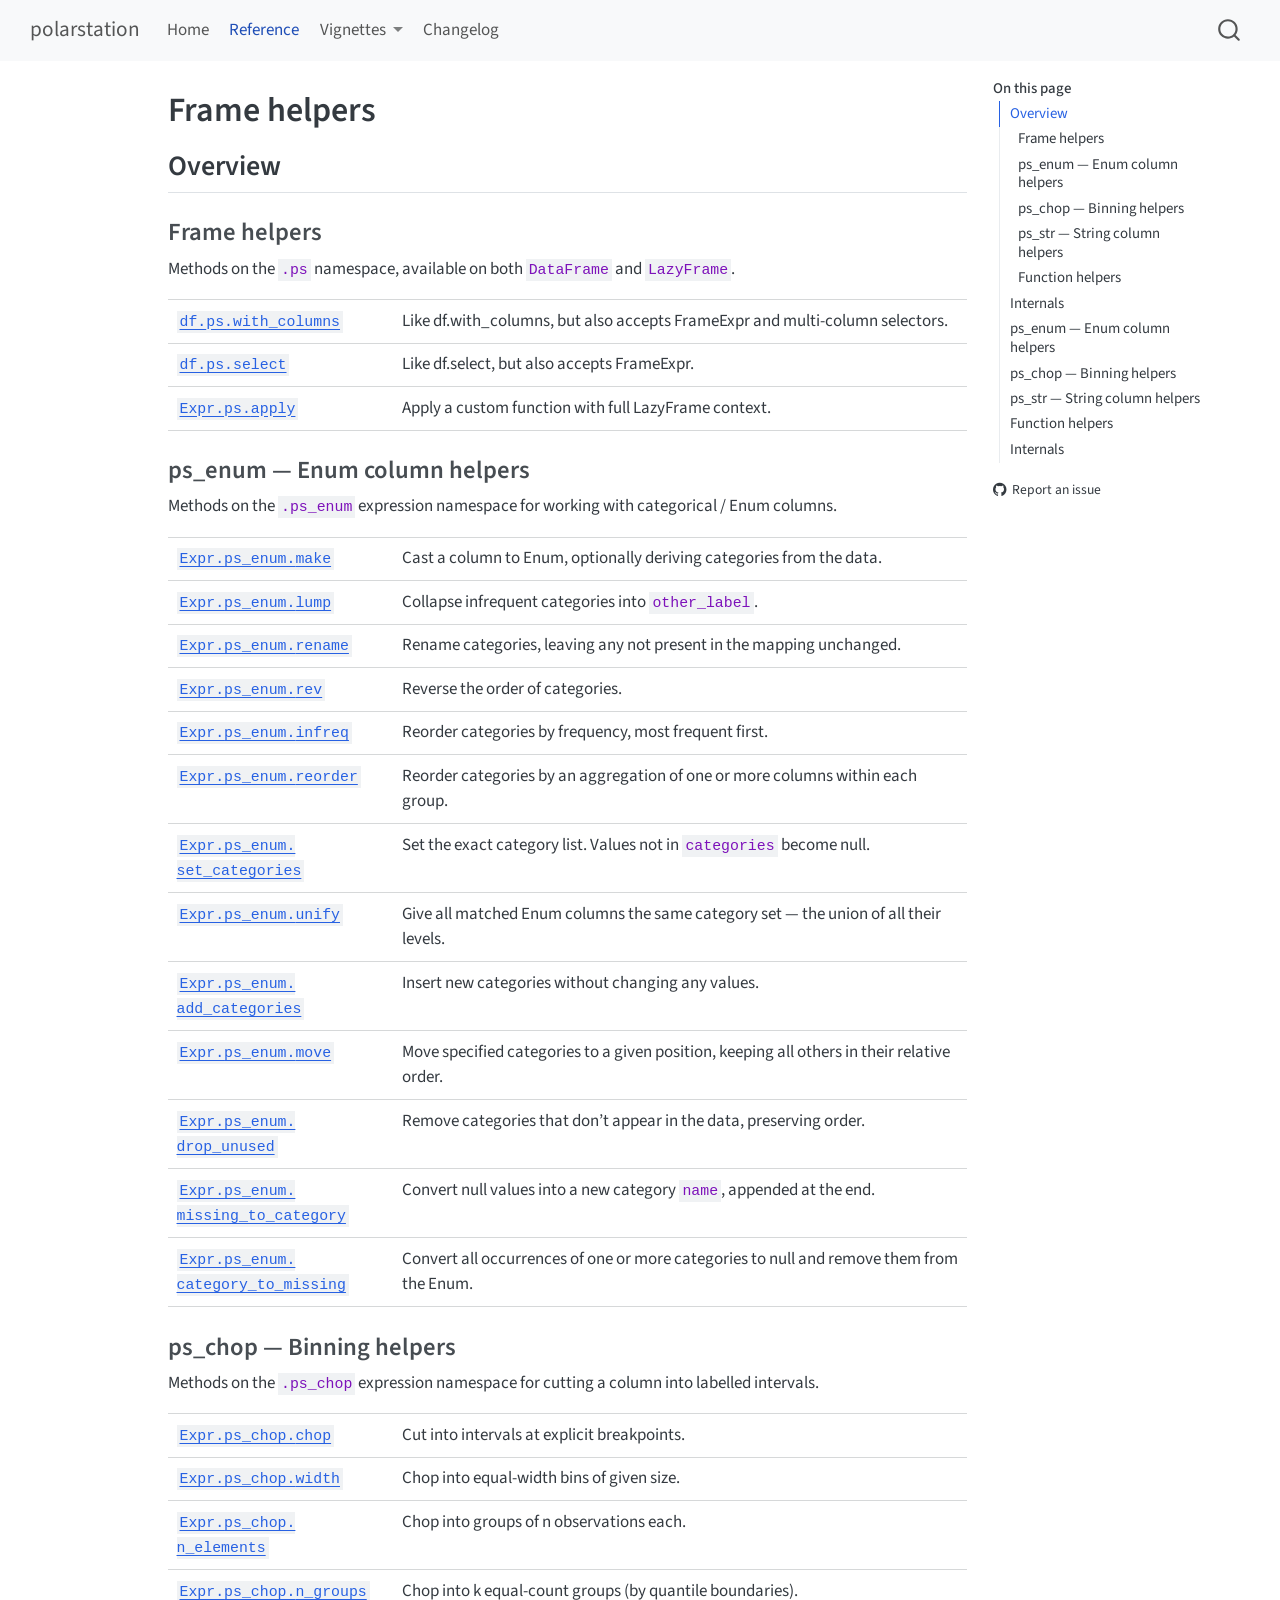
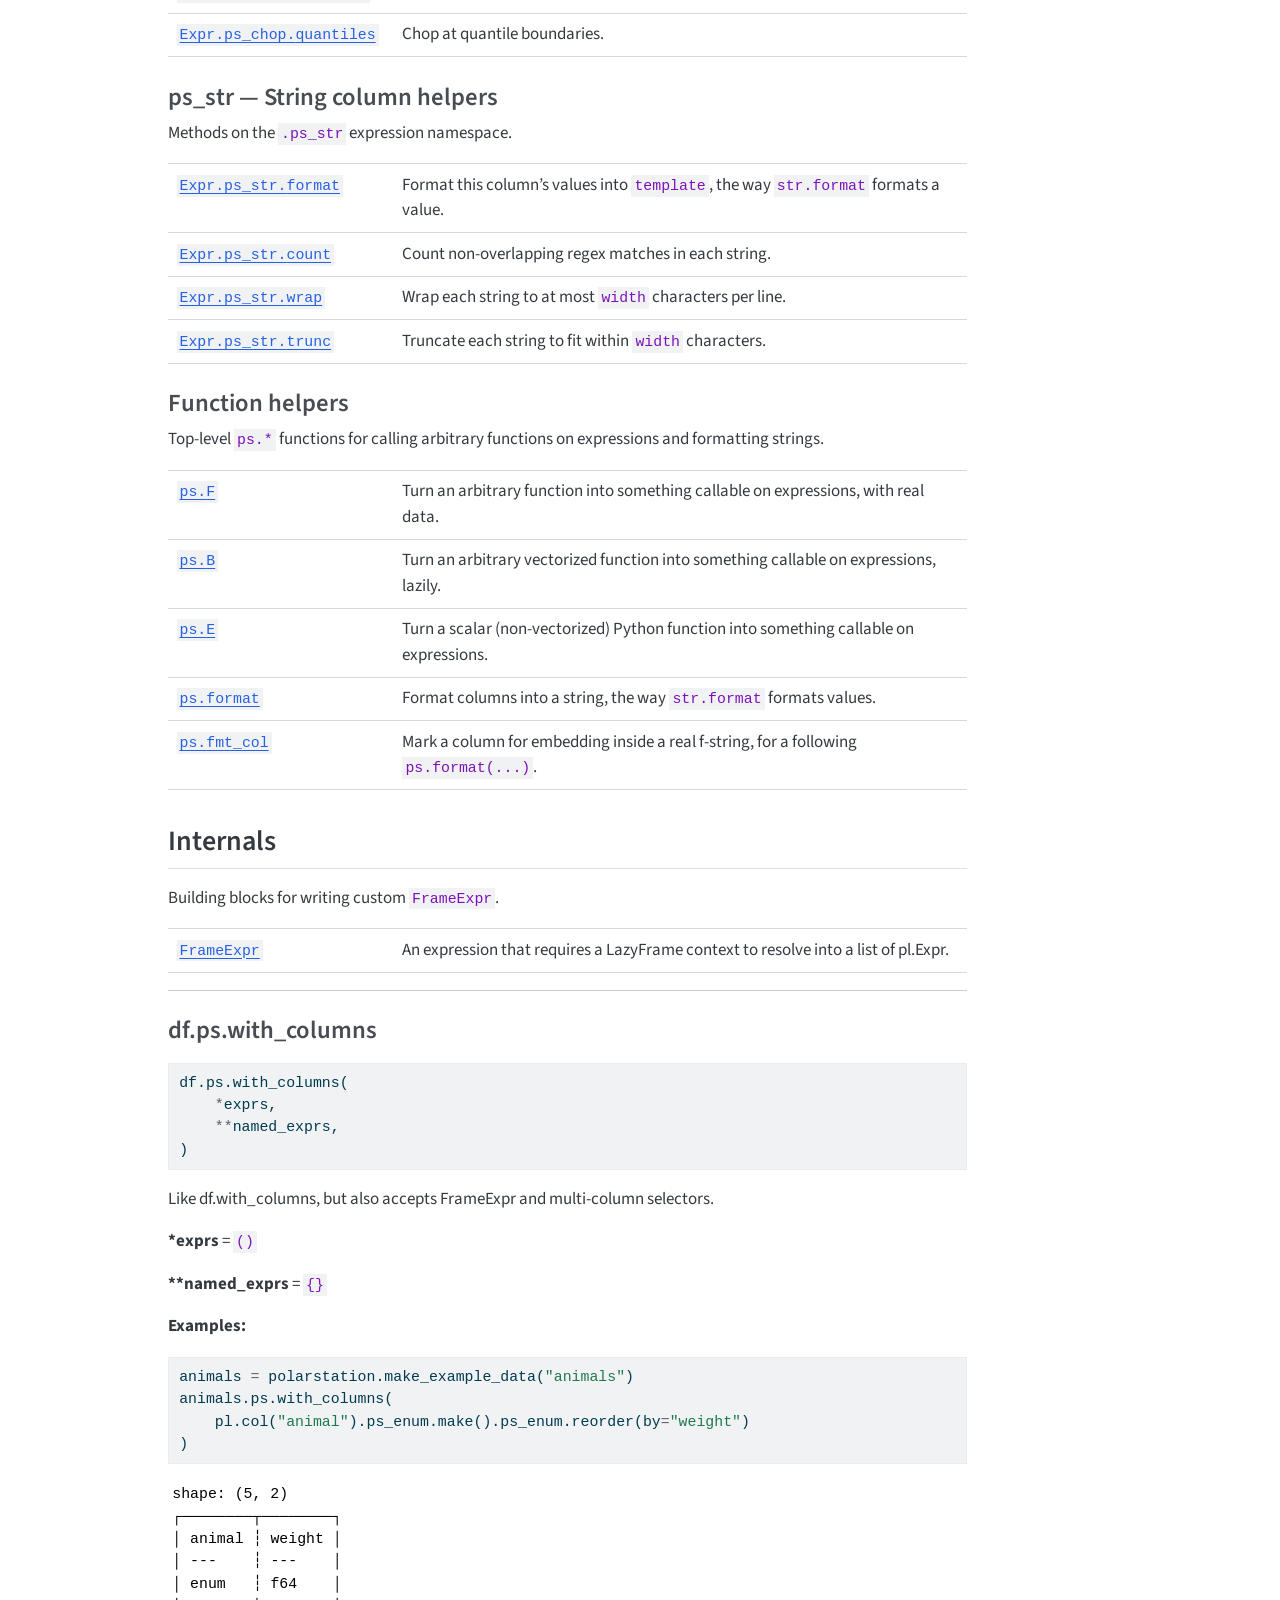
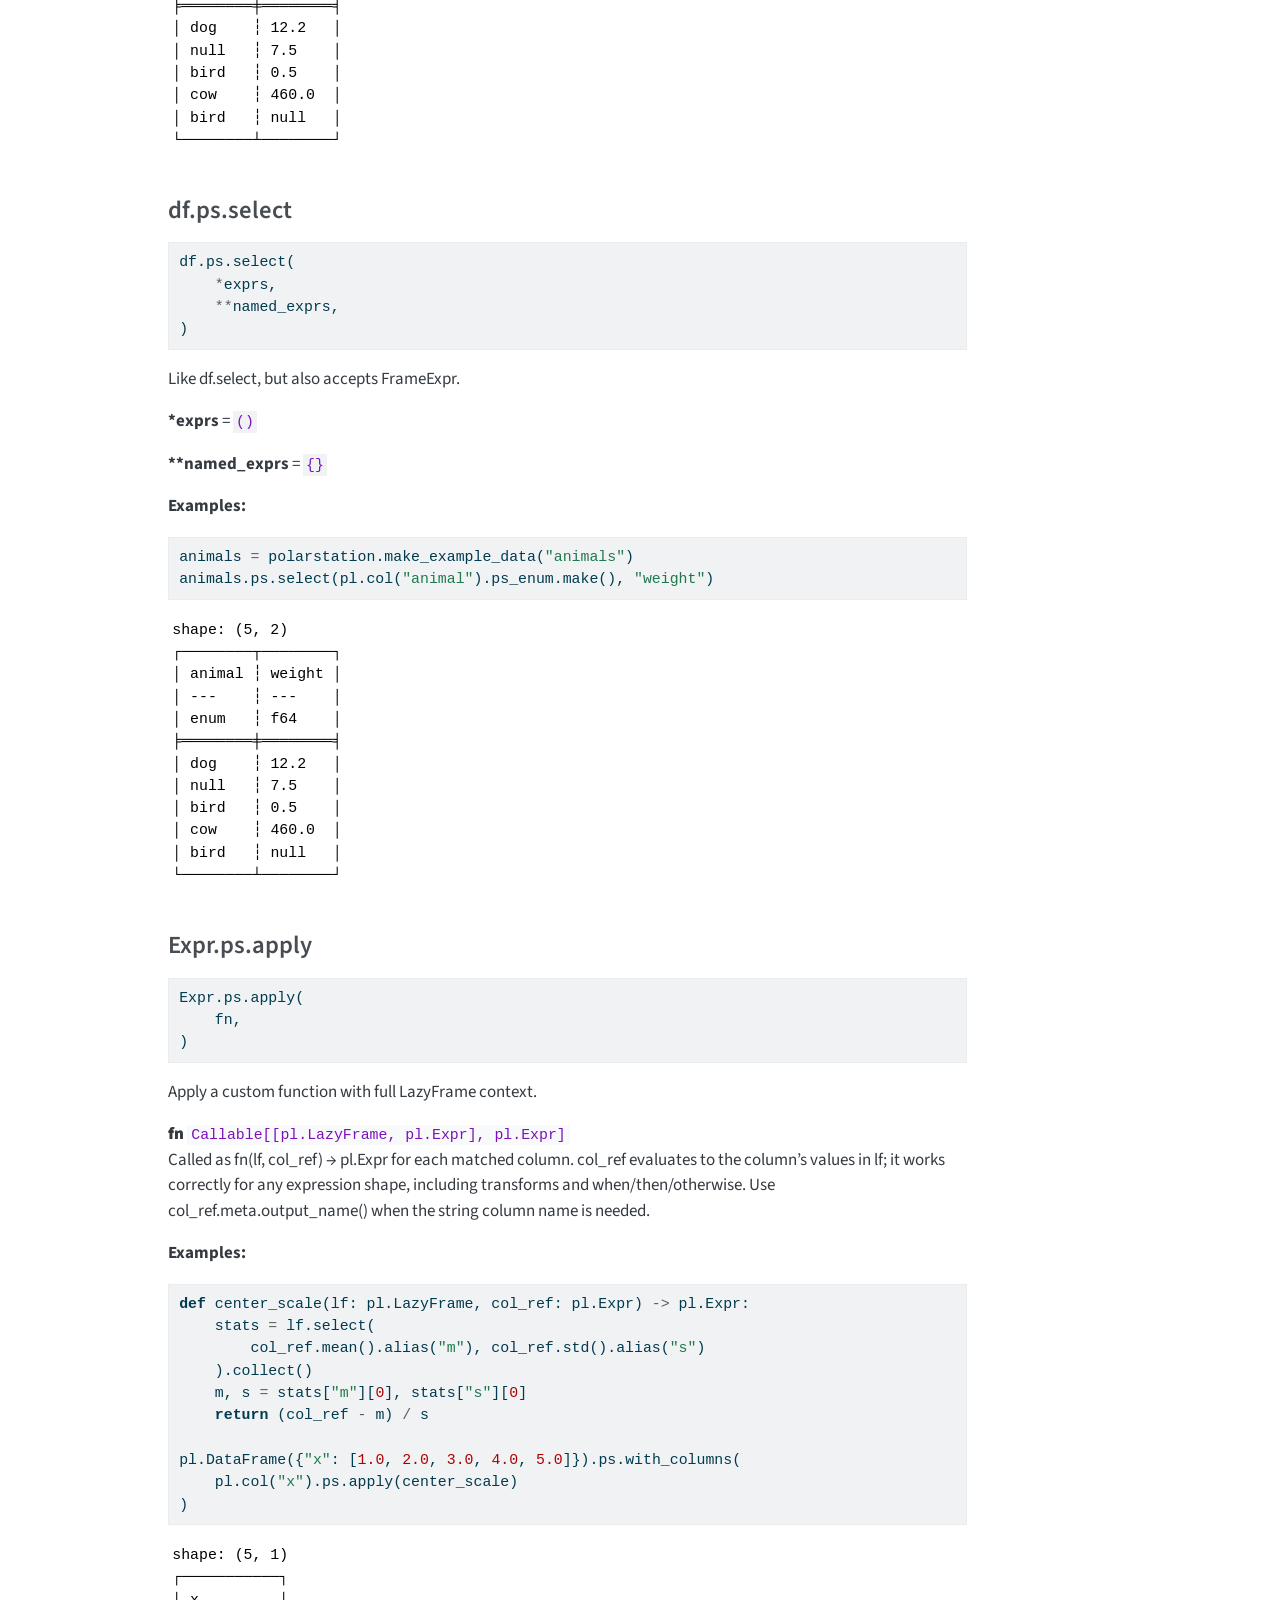
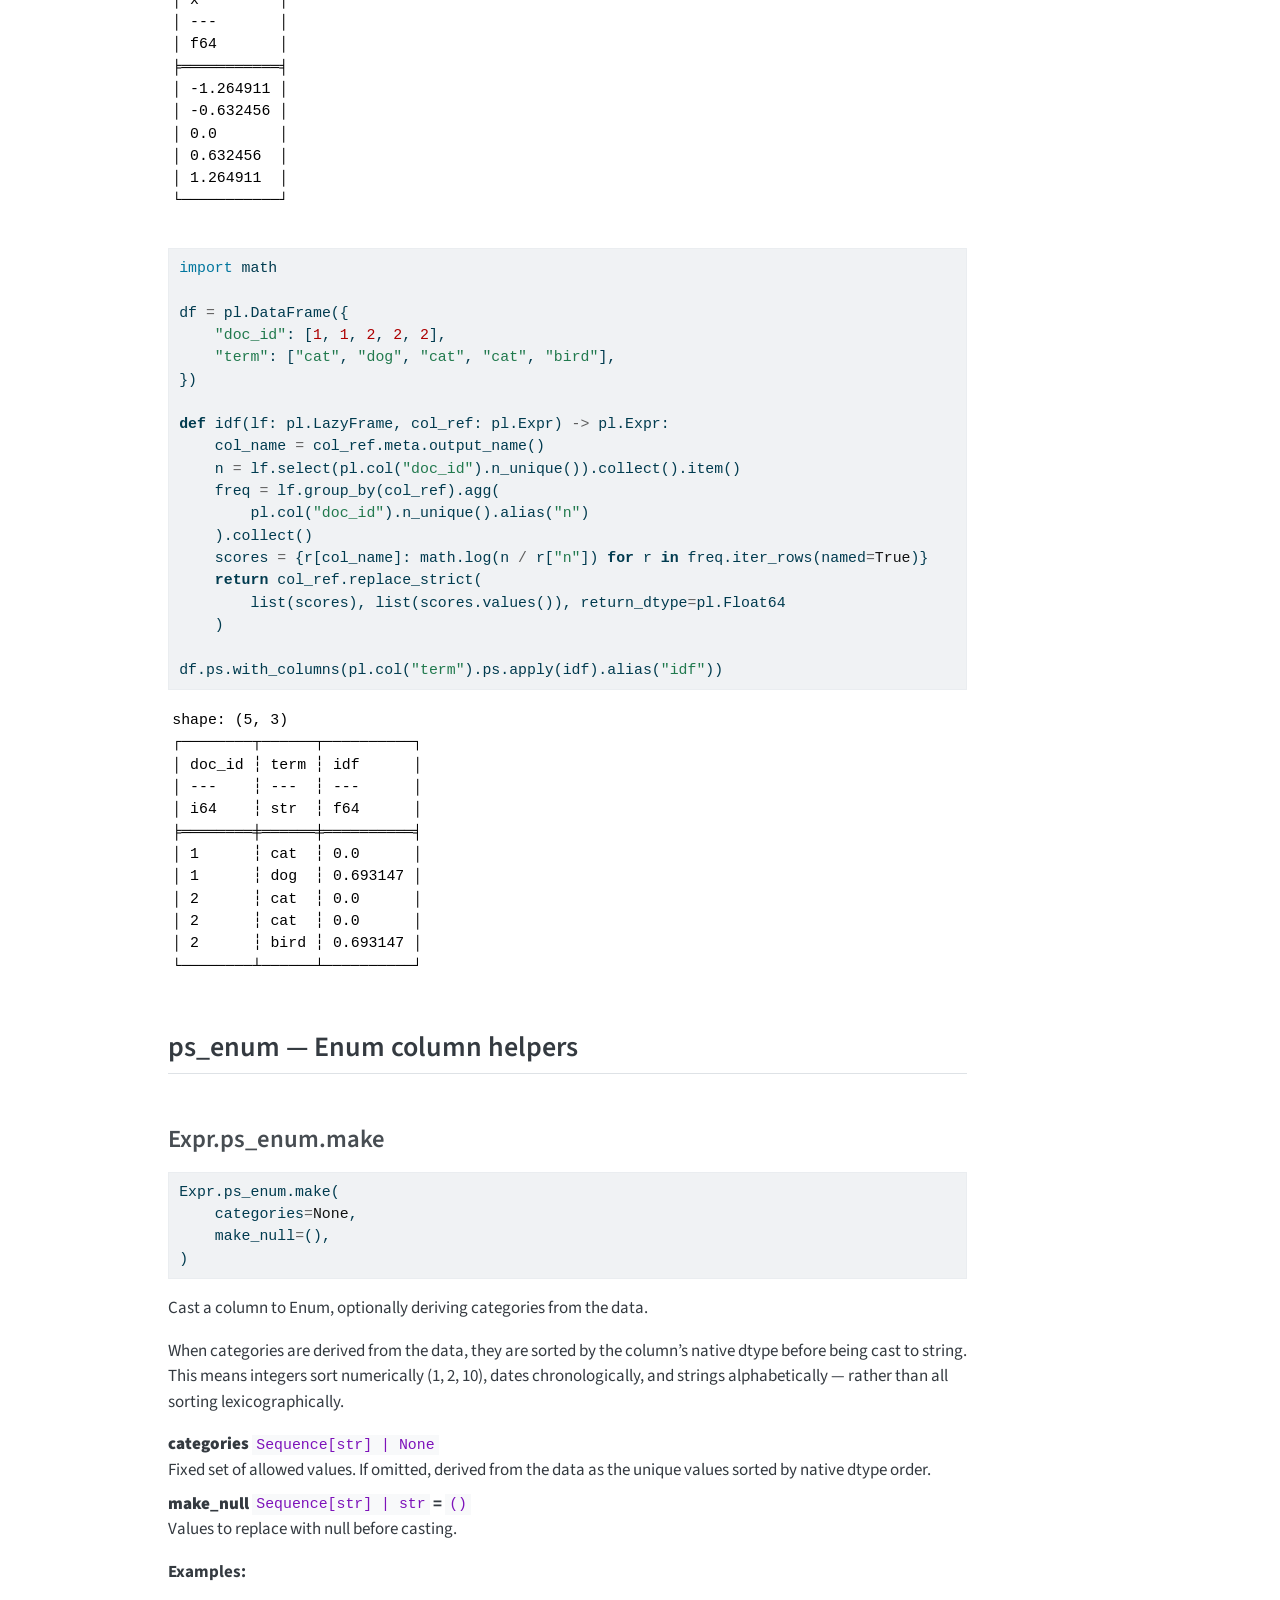
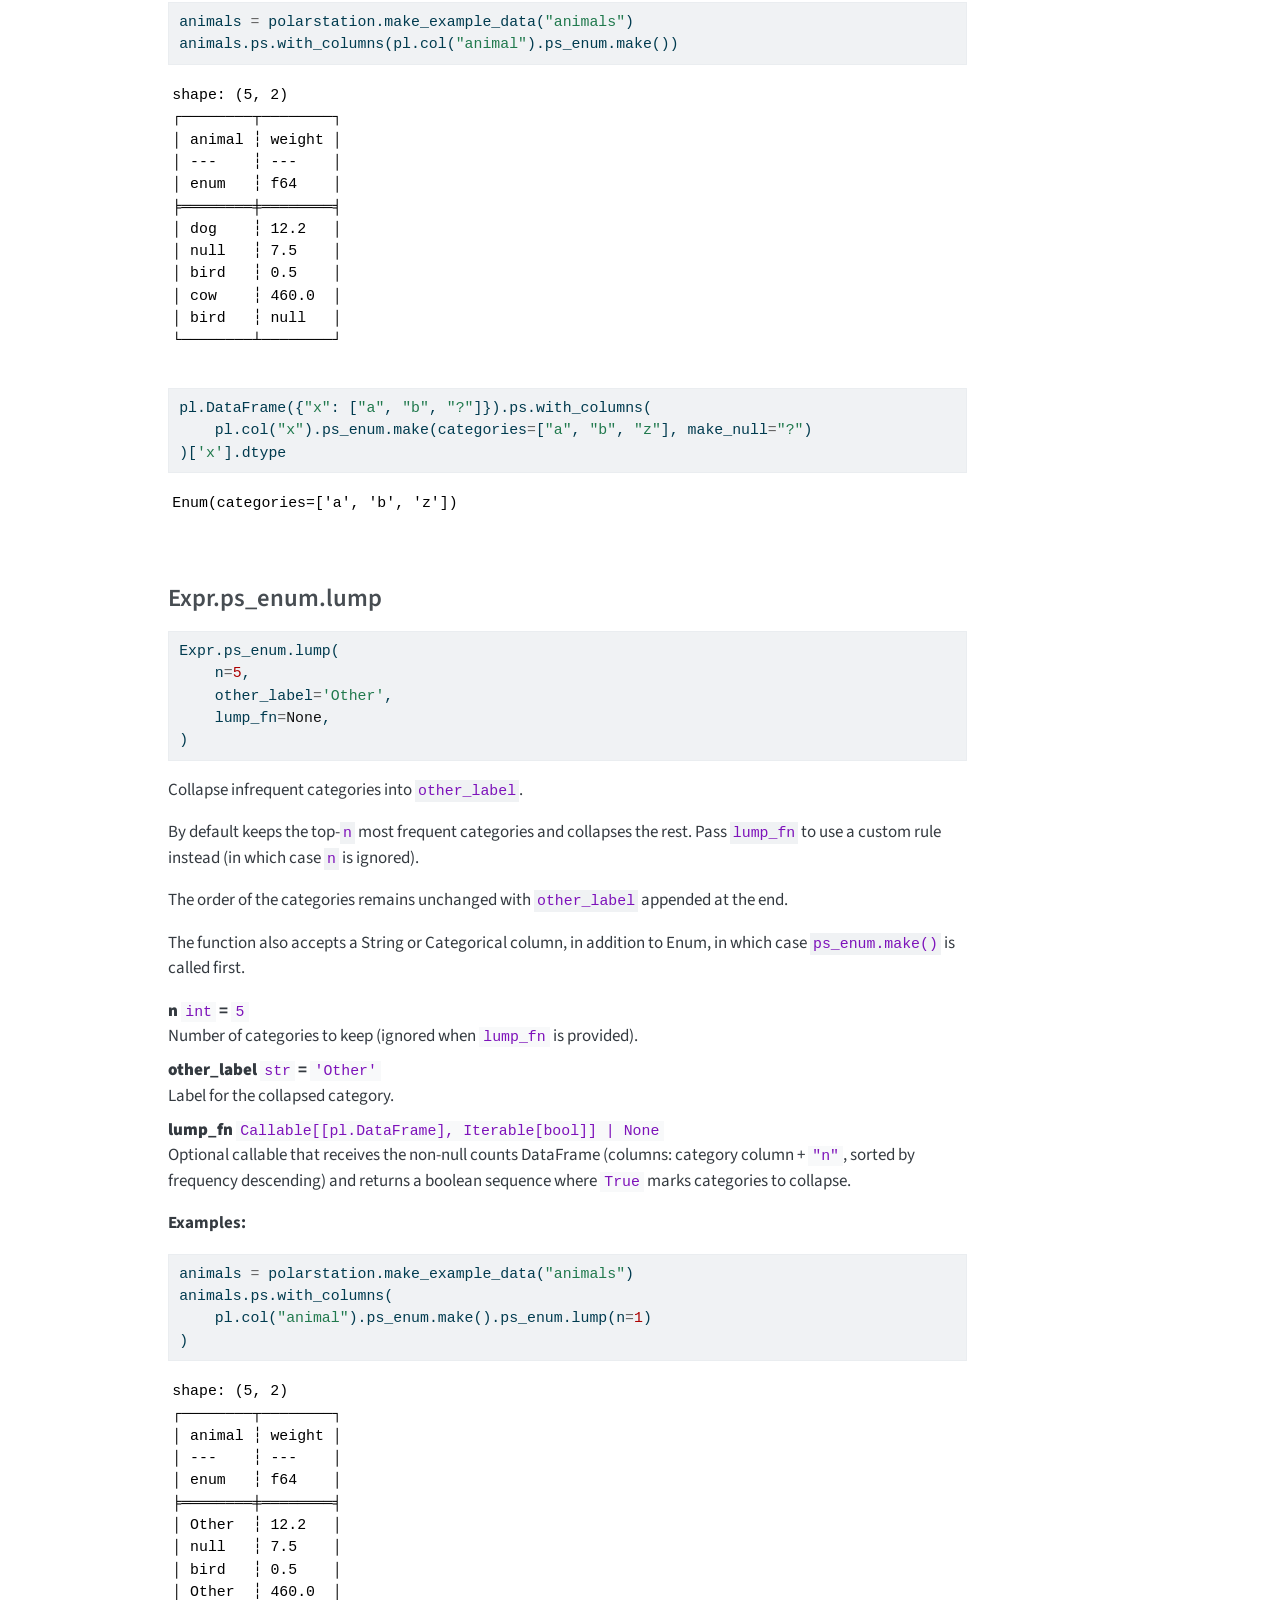
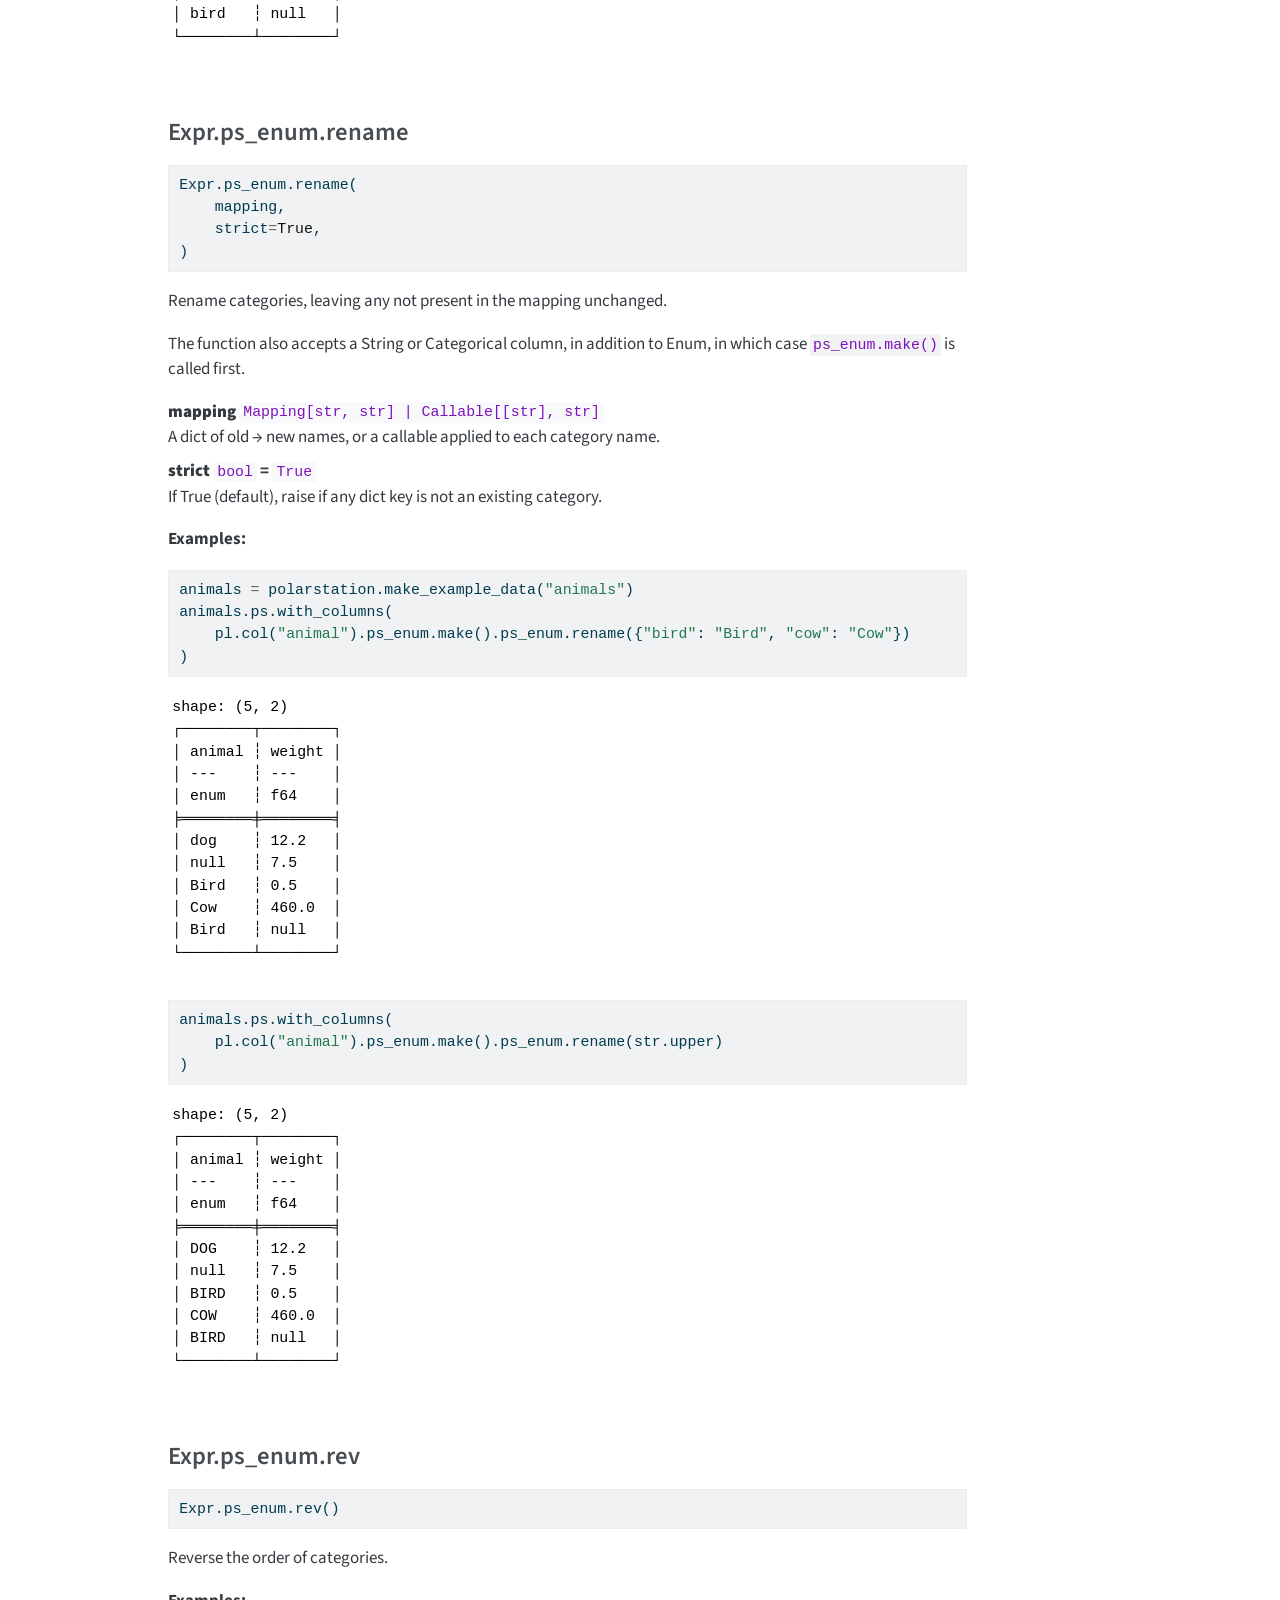
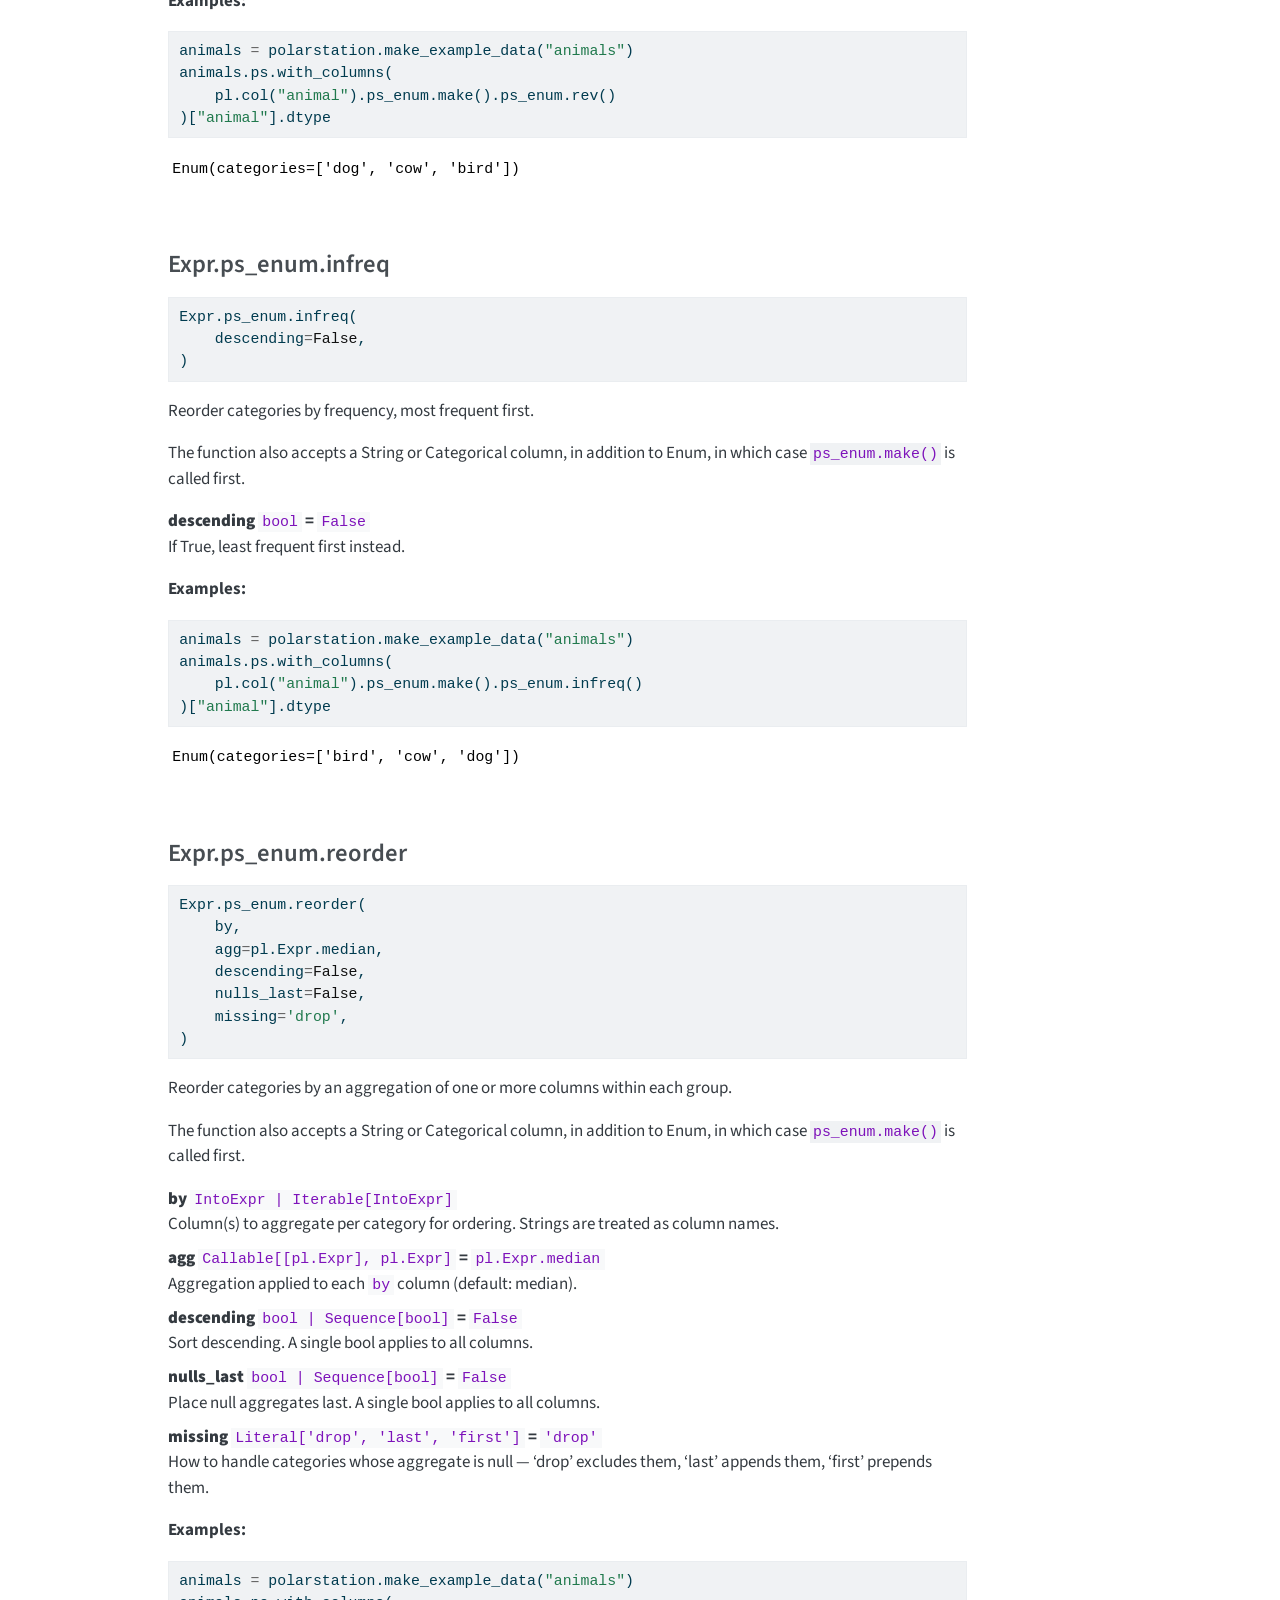
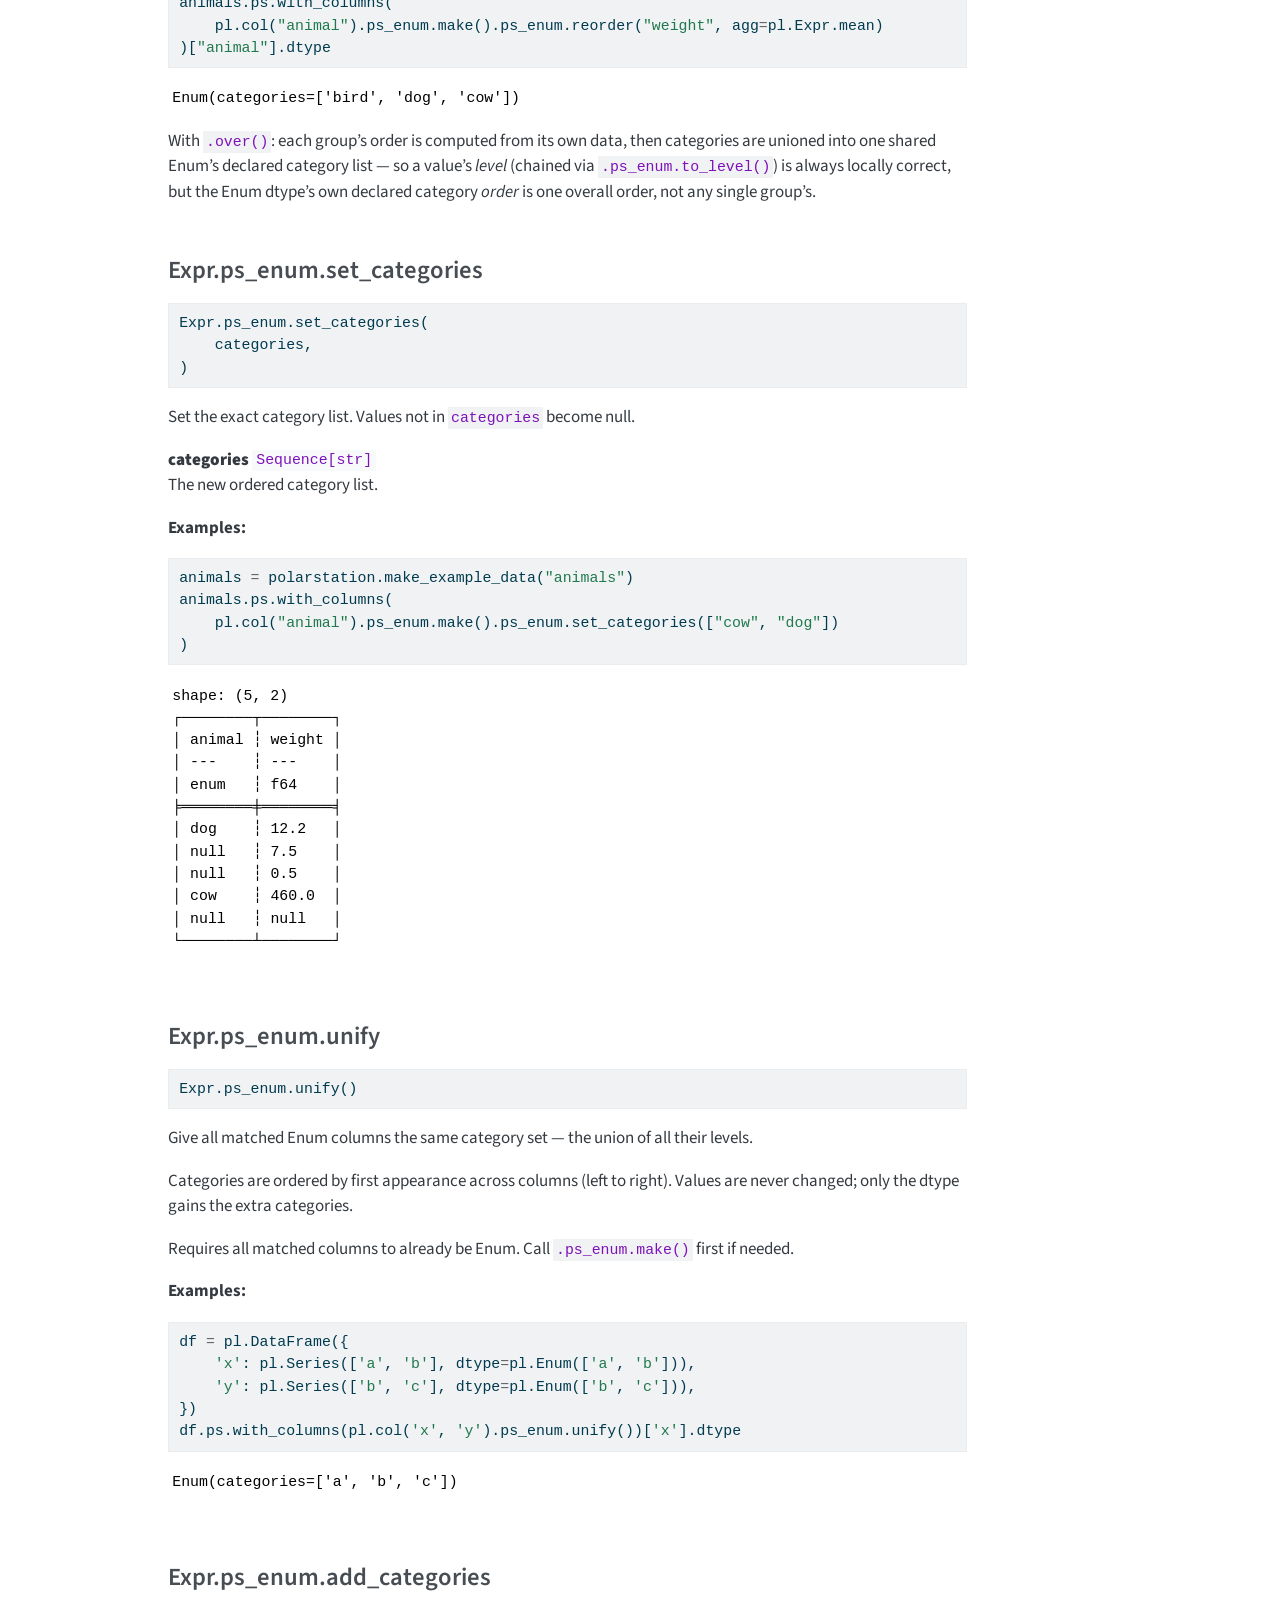
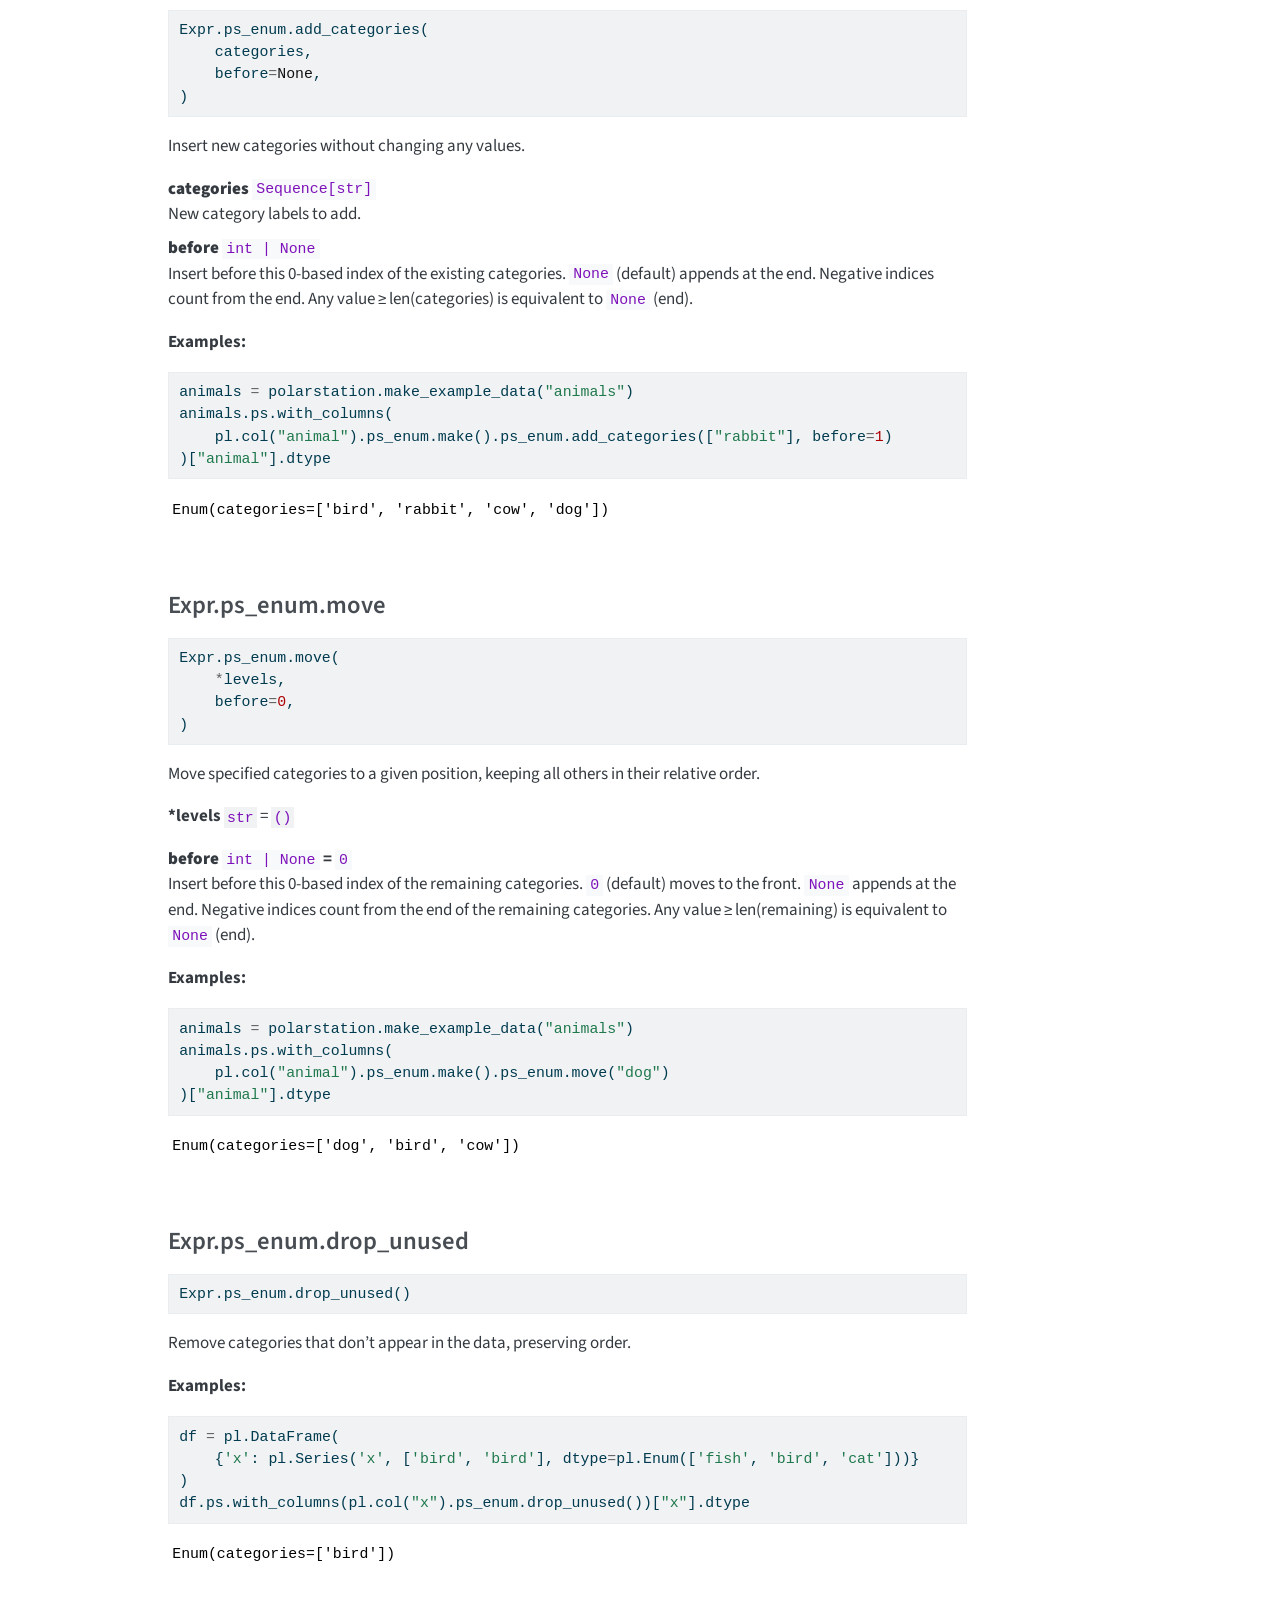
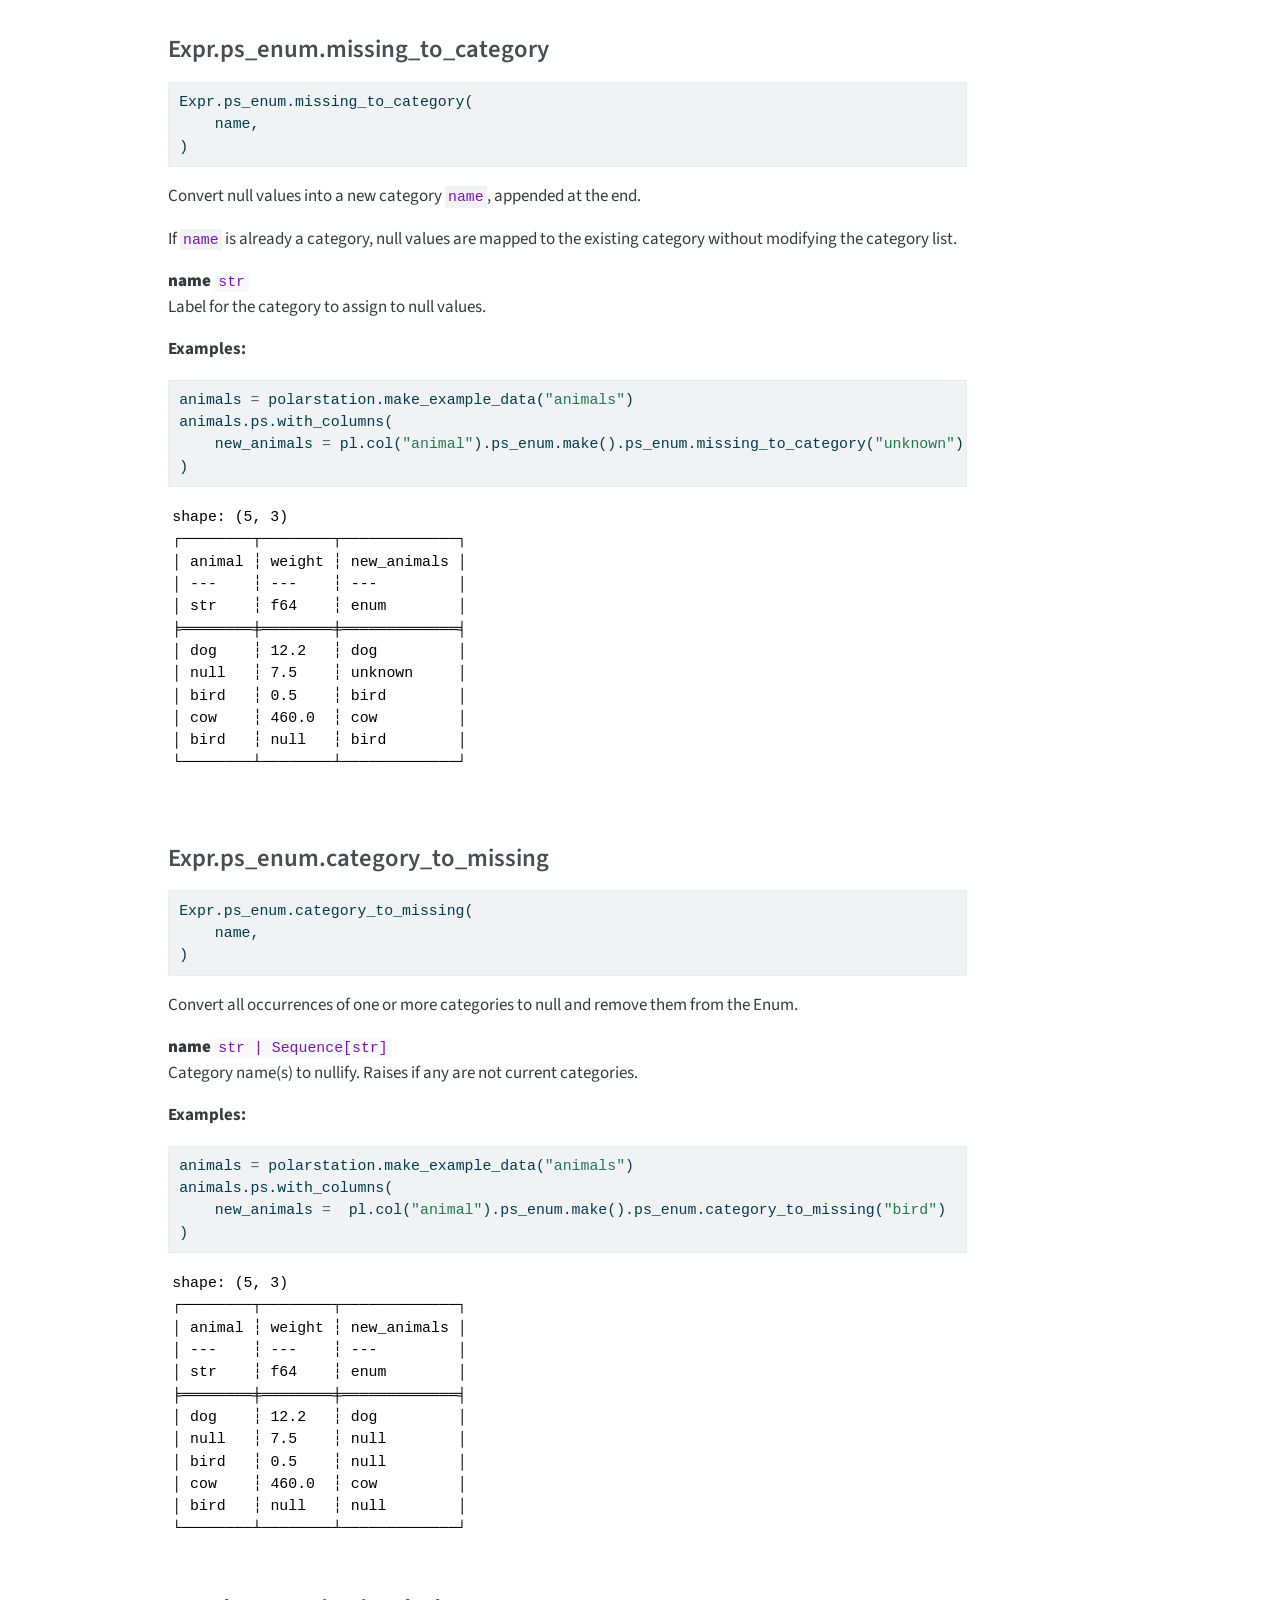
==== commit e63f63ac: "Built site for gh-pages" ====
--- a/reference/index.html
+++ b/reference/index.html
@@ -174,6 +174,7 @@
   <li><a href="#ps_enum-enum-column-helpers" id="toc-ps_enum-enum-column-helpers" class="nav-link" data-scroll-target="#ps_enum-enum-column-helpers">ps_enum — Enum column helpers</a></li>
   <li><a href="#ps_chop-binning-helpers" id="toc-ps_chop-binning-helpers" class="nav-link" data-scroll-target="#ps_chop-binning-helpers">ps_chop — Binning helpers</a></li>
   <li><a href="#ps_str-string-column-helpers" id="toc-ps_str-string-column-helpers" class="nav-link" data-scroll-target="#ps_str-string-column-helpers">ps_str — String column helpers</a></li>
+  <li><a href="#function-helpers" id="toc-function-helpers" class="nav-link" data-scroll-target="#function-helpers">Function helpers</a></li>
   </ul></li>
   <li><a href="#internals" id="toc-internals" class="nav-link" data-scroll-target="#internals">Internals</a>
   <ul class="collapse">
@@ -207,9 +208,18 @@
   </ul></li>
   <li><a href="#ps_str-string-column-helpers-1" id="toc-ps_str-string-column-helpers-1" class="nav-link" data-scroll-target="#ps_str-string-column-helpers-1">ps_str — String column helpers</a>
   <ul class="collapse">
+  <li><a href="#expr-ps-str-format" id="toc-expr-ps-str-format" class="nav-link" data-scroll-target="#expr-ps-str-format">Expr.ps_str.format</a></li>
   <li><a href="#expr-ps-str-count" id="toc-expr-ps-str-count" class="nav-link" data-scroll-target="#expr-ps-str-count">Expr.ps_str.count</a></li>
   <li><a href="#expr-ps-str-wrap" id="toc-expr-ps-str-wrap" class="nav-link" data-scroll-target="#expr-ps-str-wrap">Expr.ps_str.wrap</a></li>
   <li><a href="#expr-ps-str-trunc" id="toc-expr-ps-str-trunc" class="nav-link" data-scroll-target="#expr-ps-str-trunc">Expr.ps_str.trunc</a></li>
+  </ul></li>
+  <li><a href="#function-helpers-1" id="toc-function-helpers-1" class="nav-link" data-scroll-target="#function-helpers-1">Function helpers</a>
+  <ul class="collapse">
+  <li><a href="#ps-f" id="toc-ps-f" class="nav-link" data-scroll-target="#ps-f">ps.F</a></li>
+  <li><a href="#ps-b" id="toc-ps-b" class="nav-link" data-scroll-target="#ps-b">ps.B</a></li>
+  <li><a href="#ps-e" id="toc-ps-e" class="nav-link" data-scroll-target="#ps-e">ps.E</a></li>
+  <li><a href="#ps-format" id="toc-ps-format" class="nav-link" data-scroll-target="#ps-format">ps.format</a></li>
+  <li><a href="#ps-fmt-col" id="toc-ps-fmt-col" class="nav-link" data-scroll-target="#ps-fmt-col">ps.fmt_col</a></li>
   </ul></li>
   <li><a href="#internals-1" id="toc-internals-1" class="nav-link" data-scroll-target="#internals-1">Internals</a>
   <ul class="collapse">
@@ -297,7 +307,7 @@
 </tr>
 <tr class="even">
 <td><a href="#expr-ps-enum-reorder"><code>Expr.<wbr>ps_enum.<wbr>reorder</code></a></td>
-<td>With <code>.over()</code>: each group’s order is computed from its own data, then categories</td>
+<td>Reorder categories by an aggregation of one or more columns within each group.</td>
 </tr>
 <tr class="odd">
 <td><a href="#expr-ps-enum-set-categories"><code>Expr.<wbr>ps_enum.<wbr>set_categories</code></a></td>
@@ -372,16 +382,52 @@
 </colgroup>
 <tbody>
 <tr class="odd">
+<td><a href="#expr-ps-str-format"><code>Expr.<wbr>ps_str.<wbr>format</code></a></td>
+<td>Format this column’s values into <code>template</code>, the way <code>str.format</code> formats a value.</td>
+</tr>
+<tr class="even">
 <td><a href="#expr-ps-str-count"><code>Expr.<wbr>ps_str.<wbr>count</code></a></td>
 <td>Count non-overlapping regex matches in each string.</td>
 </tr>
-<tr class="even">
+<tr class="odd">
 <td><a href="#expr-ps-str-wrap"><code>Expr.<wbr>ps_str.<wbr>wrap</code></a></td>
 <td>Wrap each string to at most <code>width</code> characters per line.</td>
 </tr>
-<tr class="odd">
+<tr class="even">
 <td><a href="#expr-ps-str-trunc"><code>Expr.<wbr>ps_str.<wbr>trunc</code></a></td>
 <td>Truncate each string to fit within <code>width</code> characters.</td>
+</tr>
+</tbody>
+</table>
+</section>
+<section id="function-helpers" class="level3">
+<h3 class="anchored" data-anchor-id="function-helpers">Function helpers</h3>
+<p>Top-level <code>ps.*</code> functions for calling arbitrary functions on expressions and formatting strings.</p>
+<table class="caption-top table">
+<colgroup>
+<col style="width: 28%">
+<col style="width: 71%">
+</colgroup>
+<tbody>
+<tr class="odd">
+<td><a href="#ps-f"><code>ps.<wbr>F</code></a></td>
+<td>Turn an arbitrary function into something callable on expressions, with real data.</td>
+</tr>
+<tr class="even">
+<td><a href="#ps-b"><code>ps.<wbr>B</code></a></td>
+<td>Turn an arbitrary vectorized function into something callable on expressions, lazily.</td>
+</tr>
+<tr class="odd">
+<td><a href="#ps-e"><code>ps.<wbr>E</code></a></td>
+<td>Turn a scalar (non-vectorized) Python function into something callable on expressions.</td>
+</tr>
+<tr class="even">
+<td><a href="#ps-format"><code>ps.<wbr>format</code></a></td>
+<td>Format columns into a string, the way <code>str.format</code> formats values.</td>
+</tr>
+<tr class="odd">
+<td><a href="#ps-fmt-col"><code>ps.<wbr>fmt_col</code></a></td>
+<td>Mark a column for embedding inside a real f-string, for a following <code>ps.format(...)</code>.</td>
 </tr>
 </tbody>
 </table>
@@ -413,7 +459,7 @@
 <p><strong>*exprs</strong> = <code>()</code></p>
 <p><strong>**named_exprs</strong> = <code>{}</code></p>
 <p><strong>Examples:</strong></p>
-<div id="ada866bb" class="cell" data-execution_count="2">
+<div id="8f361b42" class="cell" data-execution_count="2">
 <div class="code-copy-outer-scaffold"><div class="sourceCode cell-code" id="cb2"><pre class="sourceCode python code-with-copy"><code class="sourceCode python"><span id="cb2-1"><a href="#cb2-1" aria-hidden="true" tabindex="-1"></a>animals <span class="op">=</span> polarstation.make_example_data(<span class="st">"animals"</span>)</span>
 <span id="cb2-2"><a href="#cb2-2" aria-hidden="true" tabindex="-1"></a>animals.ps.with_columns(</span>
 <span id="cb2-3"><a href="#cb2-3" aria-hidden="true" tabindex="-1"></a>    pl.col(<span class="st">"animal"</span>).ps_enum.make().ps_enum.reorder(by<span class="op">=</span><span class="st">"weight"</span>)</span>
@@ -444,7 +490,7 @@
 <p><strong>*exprs</strong> = <code>()</code></p>
 <p><strong>**named_exprs</strong> = <code>{}</code></p>
 <p><strong>Examples:</strong></p>
-<div id="c1c15a97" class="cell" data-execution_count="3">
+<div id="ec631746" class="cell" data-execution_count="3">
 <div class="code-copy-outer-scaffold"><div class="sourceCode cell-code" id="cb5"><pre class="sourceCode python code-with-copy"><code class="sourceCode python"><span id="cb5-1"><a href="#cb5-1" aria-hidden="true" tabindex="-1"></a>animals <span class="op">=</span> polarstation.make_example_data(<span class="st">"animals"</span>)</span>
 <span id="cb5-2"><a href="#cb5-2" aria-hidden="true" tabindex="-1"></a>animals.ps.select(pl.col(<span class="st">"animal"</span>).ps_enum.make(), <span class="st">"weight"</span>)</span></code></pre></div><button title="Copy to Clipboard" class="code-copy-button"><i class="bi"></i></button></div>
 <div class="cell-output cell-output-display" data-execution_count="3">
@@ -476,7 +522,7 @@
 </dd>
 </dl>
 <p><strong>Examples:</strong></p>
-<div id="c49f0bb5" class="cell" data-execution_count="4">
+<div id="3899a73c" class="cell" data-execution_count="4">
 <div class="code-copy-outer-scaffold"><div class="sourceCode cell-code" id="cb8"><pre class="sourceCode python code-with-copy"><code class="sourceCode python"><span id="cb8-1"><a href="#cb8-1" aria-hidden="true" tabindex="-1"></a><span class="kw">def</span> center_scale(lf: pl.LazyFrame, col_ref: pl.Expr) <span class="op">-&gt;</span> pl.Expr:</span>
 <span id="cb8-2"><a href="#cb8-2" aria-hidden="true" tabindex="-1"></a>    stats <span class="op">=</span> lf.select(</span>
 <span id="cb8-3"><a href="#cb8-3" aria-hidden="true" tabindex="-1"></a>        col_ref.mean().alias(<span class="st">"m"</span>), col_ref.std().alias(<span class="st">"s"</span>)</span>
@@ -502,7 +548,7 @@
 └───────────┘</code></pre>
 </div>
 </div>
-<div id="ea643bcd" class="cell" data-execution_count="5">
+<div id="57a0aa3d" class="cell" data-execution_count="5">
 <div class="code-copy-outer-scaffold"><div class="sourceCode cell-code" id="cb10"><pre class="sourceCode python code-with-copy"><code class="sourceCode python"><span id="cb10-1"><a href="#cb10-1" aria-hidden="true" tabindex="-1"></a><span class="im">import</span> math</span>
 <span id="cb10-2"><a href="#cb10-2" aria-hidden="true" tabindex="-1"></a></span>
 <span id="cb10-3"><a href="#cb10-3" aria-hidden="true" tabindex="-1"></a>df <span class="op">=</span> pl.DataFrame({</span>
@@ -560,7 +606,7 @@
 </dd>
 </dl>
 <p><strong>Examples:</strong></p>
-<div id="0a75bbc6" class="cell" data-execution_count="6">
+<div id="171c0e6e" class="cell" data-execution_count="6">
 <div class="code-copy-outer-scaffold"><div class="sourceCode cell-code" id="cb13"><pre class="sourceCode python code-with-copy"><code class="sourceCode python"><span id="cb13-1"><a href="#cb13-1" aria-hidden="true" tabindex="-1"></a>animals <span class="op">=</span> polarstation.make_example_data(<span class="st">"animals"</span>)</span>
 <span id="cb13-2"><a href="#cb13-2" aria-hidden="true" tabindex="-1"></a>animals.ps.with_columns(pl.col(<span class="st">"animal"</span>).ps_enum.make())</span></code></pre></div><button title="Copy to Clipboard" class="code-copy-button"><i class="bi"></i></button></div>
 <div class="cell-output cell-output-display" data-execution_count="6">
@@ -578,7 +624,7 @@
 └────────┴────────┘</code></pre>
 </div>
 </div>
-<div id="0b0e763e" class="cell" data-execution_count="7">
+<div id="4c7353fa" class="cell" data-execution_count="7">
 <div class="code-copy-outer-scaffold"><div class="sourceCode cell-code" id="cb15"><pre class="sourceCode python code-with-copy"><code class="sourceCode python"><span id="cb15-1"><a href="#cb15-1" aria-hidden="true" tabindex="-1"></a>pl.DataFrame({<span class="st">"x"</span>: [<span class="st">"a"</span>, <span class="st">"b"</span>, <span class="st">"?"</span>]}).ps.with_columns(</span>
 <span id="cb15-2"><a href="#cb15-2" aria-hidden="true" tabindex="-1"></a>    pl.col(<span class="st">"x"</span>).ps_enum.make(categories<span class="op">=</span>[<span class="st">"a"</span>, <span class="st">"b"</span>, <span class="st">"z"</span>], make_null<span class="op">=</span><span class="st">"?"</span>)</span>
 <span id="cb15-3"><a href="#cb15-3" aria-hidden="true" tabindex="-1"></a>)[<span class="st">'x'</span>].dtype</span></code></pre></div><button title="Copy to Clipboard" class="code-copy-button"><i class="bi"></i></button></div>
@@ -613,7 +659,7 @@
 </dd>
 </dl>
 <p><strong>Examples:</strong></p>
-<div id="afb95ecf" class="cell" data-execution_count="8">
+<div id="41894dca" class="cell" data-execution_count="8">
 <div class="code-copy-outer-scaffold"><div class="sourceCode cell-code" id="cb18"><pre class="sourceCode python code-with-copy"><code class="sourceCode python"><span id="cb18-1"><a href="#cb18-1" aria-hidden="true" tabindex="-1"></a>animals <span class="op">=</span> polarstation.make_example_data(<span class="st">"animals"</span>)</span>
 <span id="cb18-2"><a href="#cb18-2" aria-hidden="true" tabindex="-1"></a>animals.ps.with_columns(</span>
 <span id="cb18-3"><a href="#cb18-3" aria-hidden="true" tabindex="-1"></a>    pl.col(<span class="st">"animal"</span>).ps_enum.make().ps_enum.lump(n<span class="op">=</span><span class="dv">1</span>)</span>
@@ -653,7 +699,7 @@
 </dd>
 </dl>
 <p><strong>Examples:</strong></p>
-<div id="ea0e1860" class="cell" data-execution_count="9">
+<div id="2089cf70" class="cell" data-execution_count="9">
 <div class="code-copy-outer-scaffold"><div class="sourceCode cell-code" id="cb21"><pre class="sourceCode python code-with-copy"><code class="sourceCode python"><span id="cb21-1"><a href="#cb21-1" aria-hidden="true" tabindex="-1"></a>animals <span class="op">=</span> polarstation.make_example_data(<span class="st">"animals"</span>)</span>
 <span id="cb21-2"><a href="#cb21-2" aria-hidden="true" tabindex="-1"></a>animals.ps.with_columns(</span>
 <span id="cb21-3"><a href="#cb21-3" aria-hidden="true" tabindex="-1"></a>    pl.col(<span class="st">"animal"</span>).ps_enum.make().ps_enum.rename({<span class="st">"bird"</span>: <span class="st">"Bird"</span>, <span class="st">"cow"</span>: <span class="st">"Cow"</span>})</span>
@@ -673,7 +719,7 @@
 └────────┴────────┘</code></pre>
 </div>
 </div>
-<div id="0d7d6d47" class="cell" data-execution_count="10">
+<div id="ec272e49" class="cell" data-execution_count="10">
 <div class="code-copy-outer-scaffold"><div class="sourceCode cell-code" id="cb23"><pre class="sourceCode python code-with-copy"><code class="sourceCode python"><span id="cb23-1"><a href="#cb23-1" aria-hidden="true" tabindex="-1"></a>animals.ps.with_columns(</span>
 <span id="cb23-2"><a href="#cb23-2" aria-hidden="true" tabindex="-1"></a>    pl.col(<span class="st">"animal"</span>).ps_enum.make().ps_enum.rename(<span class="bu">str</span>.upper)</span>
 <span id="cb23-3"><a href="#cb23-3" aria-hidden="true" tabindex="-1"></a>)</span></code></pre></div><button title="Copy to Clipboard" class="code-copy-button"><i class="bi"></i></button></div>
@@ -698,7 +744,7 @@
 <div class="code-copy-outer-scaffold"><div class="sourceCode" id="cb25"><pre class="sourceCode python code-with-copy"><code class="sourceCode python"><span id="cb25-1"><a href="#cb25-1" aria-hidden="true" tabindex="-1"></a>Expr.ps_enum.rev()</span></code></pre></div><button title="Copy to Clipboard" class="code-copy-button"><i class="bi"></i></button></div>
 <p>Reverse the order of categories.</p>
 <p><strong>Examples:</strong></p>
-<div id="f958e052" class="cell" data-execution_count="11">
+<div id="7243fe60" class="cell" data-execution_count="11">
 <div class="code-copy-outer-scaffold"><div class="sourceCode cell-code" id="cb26"><pre class="sourceCode python code-with-copy"><code class="sourceCode python"><span id="cb26-1"><a href="#cb26-1" aria-hidden="true" tabindex="-1"></a>animals <span class="op">=</span> polarstation.make_example_data(<span class="st">"animals"</span>)</span>
 <span id="cb26-2"><a href="#cb26-2" aria-hidden="true" tabindex="-1"></a>animals.ps.with_columns(</span>
 <span id="cb26-3"><a href="#cb26-3" aria-hidden="true" tabindex="-1"></a>    pl.col(<span class="st">"animal"</span>).ps_enum.make().ps_enum.rev()</span>
@@ -722,13 +768,13 @@
 </dd>
 </dl>
 <p><strong>Examples:</strong></p>
-<div id="47fb7bee" class="cell" data-execution_count="12">
+<div id="a156281c" class="cell" data-execution_count="12">
 <div class="code-copy-outer-scaffold"><div class="sourceCode cell-code" id="cb29"><pre class="sourceCode python code-with-copy"><code class="sourceCode python"><span id="cb29-1"><a href="#cb29-1" aria-hidden="true" tabindex="-1"></a>animals <span class="op">=</span> polarstation.make_example_data(<span class="st">"animals"</span>)</span>
 <span id="cb29-2"><a href="#cb29-2" aria-hidden="true" tabindex="-1"></a>animals.ps.with_columns(</span>
 <span id="cb29-3"><a href="#cb29-3" aria-hidden="true" tabindex="-1"></a>    pl.col(<span class="st">"animal"</span>).ps_enum.make().ps_enum.infreq()</span>
 <span id="cb29-4"><a href="#cb29-4" aria-hidden="true" tabindex="-1"></a>)[<span class="st">"animal"</span>].dtype</span></code></pre></div><button title="Copy to Clipboard" class="code-copy-button"><i class="bi"></i></button></div>
 <div class="cell-output cell-output-display" data-execution_count="12">
-<pre><code>Enum(categories=['bird', 'dog', 'cow'])</code></pre>
+<pre><code>Enum(categories=['bird', 'cow', 'dog'])</code></pre>
 </div>
 </div>
 </section>
@@ -741,7 +787,8 @@
 <span id="cb31-5"><a href="#cb31-5" aria-hidden="true" tabindex="-1"></a>    nulls_last<span class="op">=</span><span class="va">False</span>,</span>
 <span id="cb31-6"><a href="#cb31-6" aria-hidden="true" tabindex="-1"></a>    missing<span class="op">=</span><span class="st">'drop'</span>,</span>
 <span id="cb31-7"><a href="#cb31-7" aria-hidden="true" tabindex="-1"></a>)</span></code></pre></div><button title="Copy to Clipboard" class="code-copy-button"><i class="bi"></i></button></div>
-<p>With <code>.over()</code>: each group’s order is computed from its own data, then categories are unioned into one shared Enum’s declared category list — so a value’s <em>level</em> (chained via <code>.ps_enum.to_level()</code>) is always locally correct, but the Enum dtype’s own declared category <em>order</em> is one overall order, not any single group’s.</p>
+<p>Reorder categories by an aggregation of one or more columns within each group.</p>
+<p>The function also accepts a String or Categorical column, in addition to Enum, in which case <code>ps_enum.make()</code> is called first.</p>
 <dl>
 <dt><strong>by</strong> <code>IntoExpr | Iterable[IntoExpr]</code></dt>
 <dd>
@@ -765,7 +812,7 @@
 </dd>
 </dl>
 <p><strong>Examples:</strong></p>
-<div id="5b517a6e" class="cell" data-execution_count="13">
+<div id="4631909d" class="cell" data-execution_count="13">
 <div class="code-copy-outer-scaffold"><div class="sourceCode cell-code" id="cb32"><pre class="sourceCode python code-with-copy"><code class="sourceCode python"><span id="cb32-1"><a href="#cb32-1" aria-hidden="true" tabindex="-1"></a>animals <span class="op">=</span> polarstation.make_example_data(<span class="st">"animals"</span>)</span>
 <span id="cb32-2"><a href="#cb32-2" aria-hidden="true" tabindex="-1"></a>animals.ps.with_columns(</span>
 <span id="cb32-3"><a href="#cb32-3" aria-hidden="true" tabindex="-1"></a>    pl.col(<span class="st">"animal"</span>).ps_enum.make().ps_enum.reorder(<span class="st">"weight"</span>, agg<span class="op">=</span>pl.Expr.mean)</span>
@@ -774,6 +821,7 @@
 <pre><code>Enum(categories=['bird', 'dog', 'cow'])</code></pre>
 </div>
 </div>
+<p>With <code>.over()</code>: each group’s order is computed from its own data, then categories are unioned into one shared Enum’s declared category list — so a value’s <em>level</em> (chained via <code>.ps_enum.to_level()</code>) is always locally correct, but the Enum dtype’s own declared category <em>order</em> is one overall order, not any single group’s.</p>
 </section>
 <section id="expr-ps-enum-set-categories" class="level3">
 <h3 class="anchored" data-anchor-id="expr-ps-enum-set-categories">Expr.ps_enum.set_categories</h3>
@@ -788,7 +836,7 @@
 </dd>
 </dl>
 <p><strong>Examples:</strong></p>
-<div id="47edf9f5" class="cell" data-execution_count="14">
+<div id="5f2f81a1" class="cell" data-execution_count="14">
 <div class="code-copy-outer-scaffold"><div class="sourceCode cell-code" id="cb35"><pre class="sourceCode python code-with-copy"><code class="sourceCode python"><span id="cb35-1"><a href="#cb35-1" aria-hidden="true" tabindex="-1"></a>animals <span class="op">=</span> polarstation.make_example_data(<span class="st">"animals"</span>)</span>
 <span id="cb35-2"><a href="#cb35-2" aria-hidden="true" tabindex="-1"></a>animals.ps.with_columns(</span>
 <span id="cb35-3"><a href="#cb35-3" aria-hidden="true" tabindex="-1"></a>    pl.col(<span class="st">"animal"</span>).ps_enum.make().ps_enum.set_categories([<span class="st">"cow"</span>, <span class="st">"dog"</span>])</span>
@@ -816,7 +864,7 @@
 <p>Categories are ordered by first appearance across columns (left to right). Values are never changed; only the dtype gains the extra categories.</p>
 <p>Requires all matched columns to already be Enum. Call <code>.ps_enum.make()</code> first if needed.</p>
 <p><strong>Examples:</strong></p>
-<div id="b390f242" class="cell" data-execution_count="15">
+<div id="25bf9da1" class="cell" data-execution_count="15">
 <div class="code-copy-outer-scaffold"><div class="sourceCode cell-code" id="cb38"><pre class="sourceCode python code-with-copy"><code class="sourceCode python"><span id="cb38-1"><a href="#cb38-1" aria-hidden="true" tabindex="-1"></a>df <span class="op">=</span> pl.DataFrame({</span>
 <span id="cb38-2"><a href="#cb38-2" aria-hidden="true" tabindex="-1"></a>    <span class="st">'x'</span>: pl.Series([<span class="st">'a'</span>, <span class="st">'b'</span>], dtype<span class="op">=</span>pl.Enum([<span class="st">'a'</span>, <span class="st">'b'</span>])),</span>
 <span id="cb38-3"><a href="#cb38-3" aria-hidden="true" tabindex="-1"></a>    <span class="st">'y'</span>: pl.Series([<span class="st">'b'</span>, <span class="st">'c'</span>], dtype<span class="op">=</span>pl.Enum([<span class="st">'b'</span>, <span class="st">'c'</span>])),</span>
@@ -845,7 +893,7 @@
 </dd>
 </dl>
 <p><strong>Examples:</strong></p>
-<div id="bd0c2e9a" class="cell" data-execution_count="16">
+<div id="6d7bb2d3" class="cell" data-execution_count="16">
 <div class="code-copy-outer-scaffold"><div class="sourceCode cell-code" id="cb41"><pre class="sourceCode python code-with-copy"><code class="sourceCode python"><span id="cb41-1"><a href="#cb41-1" aria-hidden="true" tabindex="-1"></a>animals <span class="op">=</span> polarstation.make_example_data(<span class="st">"animals"</span>)</span>
 <span id="cb41-2"><a href="#cb41-2" aria-hidden="true" tabindex="-1"></a>animals.ps.with_columns(</span>
 <span id="cb41-3"><a href="#cb41-3" aria-hidden="true" tabindex="-1"></a>    pl.col(<span class="st">"animal"</span>).ps_enum.make().ps_enum.add_categories([<span class="st">"rabbit"</span>], before<span class="op">=</span><span class="dv">1</span>)</span>
@@ -870,7 +918,7 @@
 </dd>
 </dl>
 <p><strong>Examples:</strong></p>
-<div id="4d5e8f62" class="cell" data-execution_count="17">
+<div id="1697576e" class="cell" data-execution_count="17">
 <div class="code-copy-outer-scaffold"><div class="sourceCode cell-code" id="cb44"><pre class="sourceCode python code-with-copy"><code class="sourceCode python"><span id="cb44-1"><a href="#cb44-1" aria-hidden="true" tabindex="-1"></a>animals <span class="op">=</span> polarstation.make_example_data(<span class="st">"animals"</span>)</span>
 <span id="cb44-2"><a href="#cb44-2" aria-hidden="true" tabindex="-1"></a>animals.ps.with_columns(</span>
 <span id="cb44-3"><a href="#cb44-3" aria-hidden="true" tabindex="-1"></a>    pl.col(<span class="st">"animal"</span>).ps_enum.make().ps_enum.move(<span class="st">"dog"</span>)</span>
@@ -885,7 +933,7 @@
 <div class="code-copy-outer-scaffold"><div class="sourceCode" id="cb46"><pre class="sourceCode python code-with-copy"><code class="sourceCode python"><span id="cb46-1"><a href="#cb46-1" aria-hidden="true" tabindex="-1"></a>Expr.ps_enum.drop_unused()</span></code></pre></div><button title="Copy to Clipboard" class="code-copy-button"><i class="bi"></i></button></div>
 <p>Remove categories that don’t appear in the data, preserving order.</p>
 <p><strong>Examples:</strong></p>
-<div id="c88a1eb6" class="cell" data-execution_count="18">
+<div id="c74adad6" class="cell" data-execution_count="18">
 <div class="code-copy-outer-scaffold"><div class="sourceCode cell-code" id="cb47"><pre class="sourceCode python code-with-copy"><code class="sourceCode python"><span id="cb47-1"><a href="#cb47-1" aria-hidden="true" tabindex="-1"></a>df <span class="op">=</span> pl.DataFrame(</span>
 <span id="cb47-2"><a href="#cb47-2" aria-hidden="true" tabindex="-1"></a>    {<span class="st">'x'</span>: pl.Series(<span class="st">'x'</span>, [<span class="st">'bird'</span>, <span class="st">'bird'</span>], dtype<span class="op">=</span>pl.Enum([<span class="st">'fish'</span>, <span class="st">'bird'</span>, <span class="st">'cat'</span>]))}</span>
 <span id="cb47-3"><a href="#cb47-3" aria-hidden="true" tabindex="-1"></a>)</span>
@@ -909,7 +957,7 @@
 </dd>
 </dl>
 <p><strong>Examples:</strong></p>
-<div id="e04de3a0" class="cell" data-execution_count="19">
+<div id="c3cc8216" class="cell" data-execution_count="19">
 <div class="code-copy-outer-scaffold"><div class="sourceCode cell-code" id="cb50"><pre class="sourceCode python code-with-copy"><code class="sourceCode python"><span id="cb50-1"><a href="#cb50-1" aria-hidden="true" tabindex="-1"></a>animals <span class="op">=</span> polarstation.make_example_data(<span class="st">"animals"</span>)</span>
 <span id="cb50-2"><a href="#cb50-2" aria-hidden="true" tabindex="-1"></a>animals.ps.with_columns(</span>
 <span id="cb50-3"><a href="#cb50-3" aria-hidden="true" tabindex="-1"></a>    new_animals <span class="op">=</span> pl.col(<span class="st">"animal"</span>).ps_enum.make().ps_enum.missing_to_category(<span class="st">"unknown"</span>)</span>
@@ -943,7 +991,7 @@
 </dd>
 </dl>
 <p><strong>Examples:</strong></p>
-<div id="3a1183c0" class="cell" data-execution_count="20">
+<div id="d0dc0224" class="cell" data-execution_count="20">
 <div class="code-copy-outer-scaffold"><div class="sourceCode cell-code" id="cb53"><pre class="sourceCode python code-with-copy"><code class="sourceCode python"><span id="cb53-1"><a href="#cb53-1" aria-hidden="true" tabindex="-1"></a>animals <span class="op">=</span> polarstation.make_example_data(<span class="st">"animals"</span>)</span>
 <span id="cb53-2"><a href="#cb53-2" aria-hidden="true" tabindex="-1"></a>animals.ps.with_columns(</span>
 <span id="cb53-3"><a href="#cb53-3" aria-hidden="true" tabindex="-1"></a>    new_animals <span class="op">=</span>  pl.col(<span class="st">"animal"</span>).ps_enum.make().ps_enum.category_to_missing(<span class="st">"bird"</span>)</span>
@@ -1006,7 +1054,7 @@
 </dd>
 </dl>
 <p><strong>Examples:</strong></p>
-<div id="9495e9a0" class="cell" data-execution_count="21">
+<div id="a41d7f1a" class="cell" data-execution_count="21">
 <div class="code-copy-outer-scaffold"><div class="sourceCode cell-code" id="cb56"><pre class="sourceCode python code-with-copy"><code class="sourceCode python"><span id="cb56-1"><a href="#cb56-1" aria-hidden="true" tabindex="-1"></a>scores <span class="op">=</span> polarstation.make_example_data(<span class="st">"scores"</span>)</span>
 <span id="cb56-2"><a href="#cb56-2" aria-hidden="true" tabindex="-1"></a>scores.ps.with_columns(</span>
 <span id="cb56-3"><a href="#cb56-3" aria-hidden="true" tabindex="-1"></a>    pl.col(<span class="st">"score"</span>).ps_chop.chop([<span class="dv">40</span>, <span class="dv">70</span>], fmt<span class="op">=</span><span class="st">".0f"</span>).alias(<span class="st">"grade"</span>)</span>
@@ -1073,7 +1121,7 @@
 </dd>
 </dl>
 <p><strong>Examples:</strong></p>
-<div id="33e16a1f" class="cell" data-execution_count="22">
+<div id="c0da048a" class="cell" data-execution_count="22">
 <div class="code-copy-outer-scaffold"><div class="sourceCode cell-code" id="cb59"><pre class="sourceCode python code-with-copy"><code class="sourceCode python"><span id="cb59-1"><a href="#cb59-1" aria-hidden="true" tabindex="-1"></a>scores <span class="op">=</span> polarstation.make_example_data(<span class="st">"scores"</span>)</span>
 <span id="cb59-2"><a href="#cb59-2" aria-hidden="true" tabindex="-1"></a>scores.ps.with_columns(pl.col(<span class="st">"score"</span>).ps_chop.width(<span class="dv">25</span>).alias(<span class="st">"band"</span>))</span></code></pre></div><button title="Copy to Clipboard" class="code-copy-button"><i class="bi"></i></button></div>
 <div class="cell-output cell-output-display" data-execution_count="22">
@@ -1138,7 +1186,7 @@
 </dd>
 </dl>
 <p><strong>Examples:</strong></p>
-<div id="b9a6c322" class="cell" data-execution_count="23">
+<div id="5dcb32f2" class="cell" data-execution_count="23">
 <div class="code-copy-outer-scaffold"><div class="sourceCode cell-code" id="cb62"><pre class="sourceCode python code-with-copy"><code class="sourceCode python"><span id="cb62-1"><a href="#cb62-1" aria-hidden="true" tabindex="-1"></a>scores <span class="op">=</span> polarstation.make_example_data(<span class="st">"scores"</span>)</span>
 <span id="cb62-2"><a href="#cb62-2" aria-hidden="true" tabindex="-1"></a>scores.ps.with_columns(pl.col(<span class="st">"score"</span>).ps_chop.n_elements(<span class="dv">3</span>).alias(<span class="st">"tercile"</span>))</span></code></pre></div><button title="Copy to Clipboard" class="code-copy-button"><i class="bi"></i></button></div>
 <div class="cell-output cell-output-display" data-execution_count="23">
@@ -1203,7 +1251,7 @@
 </dd>
 </dl>
 <p><strong>Examples:</strong></p>
-<div id="c39970b4" class="cell" data-execution_count="24">
+<div id="781d259a" class="cell" data-execution_count="24">
 <div class="code-copy-outer-scaffold"><div class="sourceCode cell-code" id="cb65"><pre class="sourceCode python code-with-copy"><code class="sourceCode python"><span id="cb65-1"><a href="#cb65-1" aria-hidden="true" tabindex="-1"></a>scores <span class="op">=</span> polarstation.make_example_data(<span class="st">"scores"</span>)</span>
 <span id="cb65-2"><a href="#cb65-2" aria-hidden="true" tabindex="-1"></a>scores.ps.with_columns(pl.col(<span class="st">"score"</span>).ps_chop.n_groups(<span class="dv">3</span>).alias(<span class="st">"tertile"</span>))</span></code></pre></div><button title="Copy to Clipboard" class="code-copy-button"><i class="bi"></i></button></div>
 <div class="cell-output cell-output-display" data-execution_count="24">
@@ -1268,7 +1316,7 @@
 </dd>
 </dl>
 <p><strong>Examples:</strong></p>
-<div id="7063bf67" class="cell" data-execution_count="25">
+<div id="f8895b32" class="cell" data-execution_count="25">
 <div class="code-copy-outer-scaffold"><div class="sourceCode cell-code" id="cb68"><pre class="sourceCode python code-with-copy"><code class="sourceCode python"><span id="cb68-1"><a href="#cb68-1" aria-hidden="true" tabindex="-1"></a>scores <span class="op">=</span> polarstation.make_example_data(<span class="st">"scores"</span>)</span>
 <span id="cb68-2"><a href="#cb68-2" aria-hidden="true" tabindex="-1"></a>scores.ps.with_columns(</span>
 <span id="cb68-3"><a href="#cb68-3" aria-hidden="true" tabindex="-1"></a>    pl.col(<span class="st">"score"</span>).ps_chop.quantiles([<span class="fl">0.25</span>, <span class="fl">0.75</span>]).alias(<span class="st">"iqr_group"</span>)</span>
@@ -1294,20 +1342,63 @@
 </section>
 <section id="ps_str-string-column-helpers-1" class="level2 doc-details">
 <h2 class="doc-details anchored" data-anchor-id="ps_str-string-column-helpers-1">ps_str — String column helpers</h2>
+<section id="expr-ps-str-format" class="level3">
+<h3 class="anchored" data-anchor-id="expr-ps-str-format">Expr.ps_str.format</h3>
+<div class="code-copy-outer-scaffold"><div class="sourceCode" id="cb70"><pre class="sourceCode python code-with-copy"><code class="sourceCode python"><span id="cb70-1"><a href="#cb70-1" aria-hidden="true" tabindex="-1"></a>Expr.ps_str.<span class="bu">format</span>(</span>
+<span id="cb70-2"><a href="#cb70-2" aria-hidden="true" tabindex="-1"></a>    template,</span>
+<span id="cb70-3"><a href="#cb70-3" aria-hidden="true" tabindex="-1"></a>)</span></code></pre></div><button title="Copy to Clipboard" class="code-copy-button"><i class="bi"></i></button></div>
+<p>Format this column’s values into <code>template</code>, the way <code>str.format</code> formats a value.</p>
+<p>For a plain (non-Struct) column, this is a one-argument shorthand for <code>ps.format(template, self)</code> — <code>template</code> contains exactly one <code>{...}</code> field, referring to this expression’s own values. For a Struct column, each field is instead unpacked as a named argument, keyed by its field name — <code>template</code> can then reference each one by name, the same way <code>ps.format(template, **fields)</code> would.</p>
+<p><strong>template</strong> <code>str</code></p>
+<p><strong>Examples:</strong></p>
+<div id="dbf65c8c" class="cell" data-execution_count="26">
+<div class="code-copy-outer-scaffold"><div class="sourceCode cell-code" id="cb71"><pre class="sourceCode python code-with-copy"><code class="sourceCode python"><span id="cb71-1"><a href="#cb71-1" aria-hidden="true" tabindex="-1"></a>pl.DataFrame({<span class="st">"err"</span>: [<span class="fl">0.5</span>, <span class="fl">1.25</span>, <span class="fl">12.0</span>]}).ps.with_columns(</span>
+<span id="cb71-2"><a href="#cb71-2" aria-hidden="true" tabindex="-1"></a>    msg<span class="op">=</span>pl.col(<span class="st">"err"</span>).ps_str.<span class="bu">format</span>(<span class="st">"error=</span><span class="sc">{:.2f}</span><span class="st">"</span>)</span>
+<span id="cb71-3"><a href="#cb71-3" aria-hidden="true" tabindex="-1"></a>)</span></code></pre></div><button title="Copy to Clipboard" class="code-copy-button"><i class="bi"></i></button></div>
+<div class="cell-output cell-output-display" data-execution_count="26">
+<pre><code>shape: (3, 2)
+┌──────┬─────────────┐
+│ err  ┆ msg         │
+│ ---  ┆ ---         │
+│ f64  ┆ str         │
+╞══════╪═════════════╡
+│ 0.5  ┆ error=0.50  │
+│ 1.25 ┆ error=1.25  │
+│ 12.0 ┆ error=12.00 │
+└──────┴─────────────┘</code></pre>
+</div>
+</div>
+<div id="c8848ef9" class="cell" data-execution_count="27">
+<div class="code-copy-outer-scaffold"><div class="sourceCode cell-code" id="cb73"><pre class="sourceCode python code-with-copy"><code class="sourceCode python"><span id="cb73-1"><a href="#cb73-1" aria-hidden="true" tabindex="-1"></a>pl.DataFrame({<span class="st">"x"</span>: [<span class="dv">1</span>, <span class="dv">2</span>], <span class="st">"y"</span>: [<span class="fl">3.0</span>, <span class="fl">4.0</span>]}).ps.with_columns(</span>
+<span id="cb73-2"><a href="#cb73-2" aria-hidden="true" tabindex="-1"></a>    msg<span class="op">=</span>pl.struct(a<span class="op">=</span><span class="st">"x"</span>, b<span class="op">=</span><span class="st">"y"</span>).ps_str.<span class="bu">format</span>(<span class="st">"a=</span><span class="sc">{a}</span><span class="st">, b=</span><span class="sc">{b:.1f}</span><span class="st">"</span>)</span>
+<span id="cb73-3"><a href="#cb73-3" aria-hidden="true" tabindex="-1"></a>)</span></code></pre></div><button title="Copy to Clipboard" class="code-copy-button"><i class="bi"></i></button></div>
+<div class="cell-output cell-output-display" data-execution_count="27">
+<pre><code>shape: (2, 3)
+┌─────┬─────┬────────────┐
+│ x   ┆ y   ┆ msg        │
+│ --- ┆ --- ┆ ---        │
+│ i64 ┆ f64 ┆ str        │
+╞═════╪═════╪════════════╡
+│ 1   ┆ 3.0 ┆ a=1, b=3.0 │
+│ 2   ┆ 4.0 ┆ a=2, b=4.0 │
+└─────┴─────┴────────────┘</code></pre>
+</div>
+</div>
+</section>
 <section id="expr-ps-str-count" class="level3">
 <h3 class="anchored" data-anchor-id="expr-ps-str-count">Expr.ps_str.count</h3>
-<div class="code-copy-outer-scaffold"><div class="sourceCode" id="cb70"><pre class="sourceCode python code-with-copy"><code class="sourceCode python"><span id="cb70-1"><a href="#cb70-1" aria-hidden="true" tabindex="-1"></a>Expr.ps_str.count(</span>
-<span id="cb70-2"><a href="#cb70-2" aria-hidden="true" tabindex="-1"></a>    pattern<span class="op">=</span><span class="st">''</span>,</span>
-<span id="cb70-3"><a href="#cb70-3" aria-hidden="true" tabindex="-1"></a>)</span></code></pre></div><button title="Copy to Clipboard" class="code-copy-button"><i class="bi"></i></button></div>
+<div class="code-copy-outer-scaffold"><div class="sourceCode" id="cb75"><pre class="sourceCode python code-with-copy"><code class="sourceCode python"><span id="cb75-1"><a href="#cb75-1" aria-hidden="true" tabindex="-1"></a>Expr.ps_str.count(</span>
+<span id="cb75-2"><a href="#cb75-2" aria-hidden="true" tabindex="-1"></a>    pattern<span class="op">=</span><span class="st">''</span>,</span>
+<span id="cb75-3"><a href="#cb75-3" aria-hidden="true" tabindex="-1"></a>)</span></code></pre></div><button title="Copy to Clipboard" class="code-copy-button"><i class="bi"></i></button></div>
 <p>Count non-overlapping regex matches in each string.</p>
 <p>Deprecated: thin wrapper around <code>pl.Expr.str.count_matches</code>; likely to be removed.</p>
 <p><strong>pattern</strong> = <code>''</code></p>
 <p><strong>Examples:</strong></p>
-<div id="3c96641b" class="cell" data-execution_count="26">
-<div class="code-copy-outer-scaffold"><div class="sourceCode cell-code" id="cb71"><pre class="sourceCode python code-with-copy"><code class="sourceCode python"><span id="cb71-1"><a href="#cb71-1" aria-hidden="true" tabindex="-1"></a>pl.DataFrame({<span class="st">"x"</span>: [<span class="st">"hello world"</span>, <span class="st">"foo bar baz"</span>, <span class="st">""</span>]}).select(</span>
-<span id="cb71-2"><a href="#cb71-2" aria-hidden="true" tabindex="-1"></a>    pl.col(<span class="st">"x"</span>).ps_str.count(<span class="vs">r"</span><span class="dv">\b\w</span><span class="op">+</span><span class="dv">\b</span><span class="vs">"</span>).alias(<span class="st">"word_count"</span>)</span>
-<span id="cb71-3"><a href="#cb71-3" aria-hidden="true" tabindex="-1"></a>)</span></code></pre></div><button title="Copy to Clipboard" class="code-copy-button"><i class="bi"></i></button></div>
-<div class="cell-output cell-output-display" data-execution_count="26">
+<div id="da83cde1" class="cell" data-execution_count="28">
+<div class="code-copy-outer-scaffold"><div class="sourceCode cell-code" id="cb76"><pre class="sourceCode python code-with-copy"><code class="sourceCode python"><span id="cb76-1"><a href="#cb76-1" aria-hidden="true" tabindex="-1"></a>pl.DataFrame({<span class="st">"x"</span>: [<span class="st">"hello world"</span>, <span class="st">"foo bar baz"</span>, <span class="st">""</span>]}).select(</span>
+<span id="cb76-2"><a href="#cb76-2" aria-hidden="true" tabindex="-1"></a>    pl.col(<span class="st">"x"</span>).ps_str.count(<span class="vs">r"</span><span class="dv">\b\w</span><span class="op">+</span><span class="dv">\b</span><span class="vs">"</span>).alias(<span class="st">"word_count"</span>)</span>
+<span id="cb76-3"><a href="#cb76-3" aria-hidden="true" tabindex="-1"></a>)</span></code></pre></div><button title="Copy to Clipboard" class="code-copy-button"><i class="bi"></i></button></div>
+<div class="cell-output cell-output-display" data-execution_count="28">
 <pre><code>shape: (3, 1)
 ┌────────────┐
 │ word_count │
@@ -1323,13 +1414,13 @@
 </section>
 <section id="expr-ps-str-wrap" class="level3">
 <h3 class="anchored" data-anchor-id="expr-ps-str-wrap">Expr.ps_str.wrap</h3>
-<div class="code-copy-outer-scaffold"><div class="sourceCode" id="cb73"><pre class="sourceCode python code-with-copy"><code class="sourceCode python"><span id="cb73-1"><a href="#cb73-1" aria-hidden="true" tabindex="-1"></a>Expr.ps_str.wrap(</span>
-<span id="cb73-2"><a href="#cb73-2" aria-hidden="true" tabindex="-1"></a>    width<span class="op">=</span><span class="dv">80</span>,</span>
-<span id="cb73-3"><a href="#cb73-3" aria-hidden="true" tabindex="-1"></a>    initial_indent<span class="op">=</span><span class="dv">0</span>,</span>
-<span id="cb73-4"><a href="#cb73-4" aria-hidden="true" tabindex="-1"></a>    subsequent_indent<span class="op">=</span><span class="dv">0</span>,</span>
-<span id="cb73-5"><a href="#cb73-5" aria-hidden="true" tabindex="-1"></a>    break_on_hyphens<span class="op">=</span><span class="va">True</span>,</span>
-<span id="cb73-6"><a href="#cb73-6" aria-hidden="true" tabindex="-1"></a>    <span class="op">**</span>kwargs,</span>
-<span id="cb73-7"><a href="#cb73-7" aria-hidden="true" tabindex="-1"></a>)</span></code></pre></div><button title="Copy to Clipboard" class="code-copy-button"><i class="bi"></i></button></div>
+<div class="code-copy-outer-scaffold"><div class="sourceCode" id="cb78"><pre class="sourceCode python code-with-copy"><code class="sourceCode python"><span id="cb78-1"><a href="#cb78-1" aria-hidden="true" tabindex="-1"></a>Expr.ps_str.wrap(</span>
+<span id="cb78-2"><a href="#cb78-2" aria-hidden="true" tabindex="-1"></a>    width<span class="op">=</span><span class="dv">80</span>,</span>
+<span id="cb78-3"><a href="#cb78-3" aria-hidden="true" tabindex="-1"></a>    initial_indent<span class="op">=</span><span class="dv">0</span>,</span>
+<span id="cb78-4"><a href="#cb78-4" aria-hidden="true" tabindex="-1"></a>    subsequent_indent<span class="op">=</span><span class="dv">0</span>,</span>
+<span id="cb78-5"><a href="#cb78-5" aria-hidden="true" tabindex="-1"></a>    break_on_hyphens<span class="op">=</span><span class="va">True</span>,</span>
+<span id="cb78-6"><a href="#cb78-6" aria-hidden="true" tabindex="-1"></a>    <span class="op">**</span>kwargs,</span>
+<span id="cb78-7"><a href="#cb78-7" aria-hidden="true" tabindex="-1"></a>)</span></code></pre></div><button title="Copy to Clipboard" class="code-copy-button"><i class="bi"></i></button></div>
 <p>Wrap each string to at most <code>width</code> characters per line.</p>
 <dl>
 <dt><strong>width</strong> <code>int</code> = <code>80</code></dt>
@@ -1351,23 +1442,23 @@
 </dl>
 <p><strong>**kwargs</strong> <code>Any</code> = <code>{}</code></p>
 <p><strong>Examples:</strong></p>
-<div id="55a139fe" class="cell" data-execution_count="27">
-<div class="code-copy-outer-scaffold"><div class="sourceCode cell-code" id="cb74"><pre class="sourceCode python code-with-copy"><code class="sourceCode python"><span id="cb74-1"><a href="#cb74-1" aria-hidden="true" tabindex="-1"></a>text <span class="op">=</span> pl.DataFrame({<span class="st">"x"</span>: [<span class="st">"A long sentence that exceeds the column width."</span>]}).select(</span>
-<span id="cb74-2"><a href="#cb74-2" aria-hidden="true" tabindex="-1"></a>    pl.col(<span class="st">"x"</span>).ps_str.wrap(width<span class="op">=</span><span class="dv">25</span>)</span>
-<span id="cb74-3"><a href="#cb74-3" aria-hidden="true" tabindex="-1"></a>)[<span class="st">'x'</span>].to_list()</span>
-<span id="cb74-4"><a href="#cb74-4" aria-hidden="true" tabindex="-1"></a>text</span></code></pre></div><button title="Copy to Clipboard" class="code-copy-button"><i class="bi"></i></button></div>
-<div class="cell-output cell-output-display" data-execution_count="27">
+<div id="09717e98" class="cell" data-execution_count="29">
+<div class="code-copy-outer-scaffold"><div class="sourceCode cell-code" id="cb79"><pre class="sourceCode python code-with-copy"><code class="sourceCode python"><span id="cb79-1"><a href="#cb79-1" aria-hidden="true" tabindex="-1"></a>text <span class="op">=</span> pl.DataFrame({<span class="st">"x"</span>: [<span class="st">"A long sentence that exceeds the column width."</span>]}).select(</span>
+<span id="cb79-2"><a href="#cb79-2" aria-hidden="true" tabindex="-1"></a>    pl.col(<span class="st">"x"</span>).ps_str.wrap(width<span class="op">=</span><span class="dv">25</span>)</span>
+<span id="cb79-3"><a href="#cb79-3" aria-hidden="true" tabindex="-1"></a>)[<span class="st">'x'</span>].to_list()</span>
+<span id="cb79-4"><a href="#cb79-4" aria-hidden="true" tabindex="-1"></a>text</span></code></pre></div><button title="Copy to Clipboard" class="code-copy-button"><i class="bi"></i></button></div>
+<div class="cell-output cell-output-display" data-execution_count="29">
 <pre><code>['A long sentence that\nexceeds the column width.']</code></pre>
 </div>
 </div>
 </section>
 <section id="expr-ps-str-trunc" class="level3">
 <h3 class="anchored" data-anchor-id="expr-ps-str-trunc">Expr.ps_str.trunc</h3>
-<div class="code-copy-outer-scaffold"><div class="sourceCode" id="cb76"><pre class="sourceCode python code-with-copy"><code class="sourceCode python"><span id="cb76-1"><a href="#cb76-1" aria-hidden="true" tabindex="-1"></a>Expr.ps_str.trunc(</span>
-<span id="cb76-2"><a href="#cb76-2" aria-hidden="true" tabindex="-1"></a>    width<span class="op">=</span><span class="dv">5</span>,</span>
-<span id="cb76-3"><a href="#cb76-3" aria-hidden="true" tabindex="-1"></a>    side<span class="op">=</span><span class="st">'right'</span>,</span>
-<span id="cb76-4"><a href="#cb76-4" aria-hidden="true" tabindex="-1"></a>    placeholder<span class="op">=</span><span class="st">'…'</span>,</span>
-<span id="cb76-5"><a href="#cb76-5" aria-hidden="true" tabindex="-1"></a>)</span></code></pre></div><button title="Copy to Clipboard" class="code-copy-button"><i class="bi"></i></button></div>
+<div class="code-copy-outer-scaffold"><div class="sourceCode" id="cb81"><pre class="sourceCode python code-with-copy"><code class="sourceCode python"><span id="cb81-1"><a href="#cb81-1" aria-hidden="true" tabindex="-1"></a>Expr.ps_str.trunc(</span>
+<span id="cb81-2"><a href="#cb81-2" aria-hidden="true" tabindex="-1"></a>    width<span class="op">=</span><span class="dv">5</span>,</span>
+<span id="cb81-3"><a href="#cb81-3" aria-hidden="true" tabindex="-1"></a>    side<span class="op">=</span><span class="st">'right'</span>,</span>
+<span id="cb81-4"><a href="#cb81-4" aria-hidden="true" tabindex="-1"></a>    placeholder<span class="op">=</span><span class="st">'…'</span>,</span>
+<span id="cb81-5"><a href="#cb81-5" aria-hidden="true" tabindex="-1"></a>)</span></code></pre></div><button title="Copy to Clipboard" class="code-copy-button"><i class="bi"></i></button></div>
 <p>Truncate each string to fit within <code>width</code> characters.</p>
 <p>Collapses whitespace and appends <code>placeholder</code> when the text is cut.</p>
 <dl>
@@ -1385,11 +1476,11 @@
 </dd>
 </dl>
 <p><strong>Examples:</strong></p>
-<div id="226a890b" class="cell" data-execution_count="28">
-<div class="code-copy-outer-scaffold"><div class="sourceCode cell-code" id="cb77"><pre class="sourceCode python code-with-copy"><code class="sourceCode python"><span id="cb77-1"><a href="#cb77-1" aria-hidden="true" tabindex="-1"></a>pl.DataFrame({<span class="st">"x"</span>: [<span class="st">"short"</span>, <span class="st">"a much longer string"</span>]}).select(</span>
-<span id="cb77-2"><a href="#cb77-2" aria-hidden="true" tabindex="-1"></a>    pl.col(<span class="st">"x"</span>).ps_str.trunc(width<span class="op">=</span><span class="dv">10</span>)</span>
-<span id="cb77-3"><a href="#cb77-3" aria-hidden="true" tabindex="-1"></a>)</span></code></pre></div><button title="Copy to Clipboard" class="code-copy-button"><i class="bi"></i></button></div>
-<div class="cell-output cell-output-display" data-execution_count="28">
+<div id="4a548689" class="cell" data-execution_count="30">
+<div class="code-copy-outer-scaffold"><div class="sourceCode cell-code" id="cb82"><pre class="sourceCode python code-with-copy"><code class="sourceCode python"><span id="cb82-1"><a href="#cb82-1" aria-hidden="true" tabindex="-1"></a>pl.DataFrame({<span class="st">"x"</span>: [<span class="st">"short"</span>, <span class="st">"a much longer string"</span>]}).select(</span>
+<span id="cb82-2"><a href="#cb82-2" aria-hidden="true" tabindex="-1"></a>    pl.col(<span class="st">"x"</span>).ps_str.trunc(width<span class="op">=</span><span class="dv">10</span>)</span>
+<span id="cb82-3"><a href="#cb82-3" aria-hidden="true" tabindex="-1"></a>)</span></code></pre></div><button title="Copy to Clipboard" class="code-copy-button"><i class="bi"></i></button></div>
+<div class="cell-output cell-output-display" data-execution_count="30">
 <pre><code>shape: (2, 1)
 ┌────────────┐
 │ x          │
@@ -1403,14 +1494,234 @@
 </div>
 </section>
 </section>
+<section id="function-helpers-1" class="level2 doc-details">
+<h2 class="doc-details anchored" data-anchor-id="function-helpers-1">Function helpers</h2>
+<section id="ps-f" class="level3">
+<h3 class="anchored" data-anchor-id="ps-f">ps.F</h3>
+<div class="code-copy-outer-scaffold"><div class="sourceCode" id="cb84"><pre class="sourceCode python code-with-copy"><code class="sourceCode python"><span id="cb84-1"><a href="#cb84-1" aria-hidden="true" tabindex="-1"></a>ps.F(</span>
+<span id="cb84-2"><a href="#cb84-2" aria-hidden="true" tabindex="-1"></a>    fn,</span>
+<span id="cb84-3"><a href="#cb84-3" aria-hidden="true" tabindex="-1"></a>)</span></code></pre></div><button title="Copy to Clipboard" class="code-copy-button"><i class="bi"></i></button></div>
+<p>Turn an arbitrary function into something callable on expressions, with real data.</p>
+<p><code>fn</code> is called exactly once, eagerly, with the complete data (as <code>pl.Series</code>) for its <code>pl.Expr</code> arguments — never a sample, dummy data, or a batch/slice. That means no <code>return_dtype</code> is needed: the output dtype is whatever <code>fn</code> actually produced. This is the right default for arbitrary vectorized functions (numpy, scipy, …) that don’t otherwise fit Polars’ expression API.</p>
+<p>Only <code>pl.Expr</code> arguments (positional or keyword) are resolved against the data; any other argument (a plain string, number, …) is forwarded to <code>fn</code> unchanged — useful for a function’s non-column parameters, e.g.&nbsp;a cluster count.</p>
+<p>The cost is an eager <code>.collect()</code> of <code>fn</code>’s <code>pl.Expr</code> arguments at the point <code>ps.F(fn)(...)</code> is resolved (via <code>ps.with_columns</code>/<code>ps.select</code>), the same tradeoff <code>ps_chop</code> and <code>ps_enum</code> already make for operations that need to see real data. Preceding <code>.filter()</code>/<code>.select()</code> calls are still pushed down, but nothing after this point can narrow the collect retroactively.</p>
+<p>For a function that must stay fully lazy (e.g.&nbsp;inside a <code>.over()</code> or streaming pipeline) and can tolerate being called on batches/slices instead of the full column, use <code>ps.B</code> instead. For a plain Python function that only accepts scalars (not arrays), use <code>ps.E</code>.</p>
+<p><strong>fn</strong> <code>Callable</code></p>
+<p><strong>Examples:</strong></p>
+<div id="928728fc" class="cell" data-execution_count="31">
+<div class="code-copy-outer-scaffold"><div class="sourceCode cell-code" id="cb85"><pre class="sourceCode python code-with-copy"><code class="sourceCode python"><span id="cb85-1"><a href="#cb85-1" aria-hidden="true" tabindex="-1"></a><span class="im">import</span> polars <span class="im">as</span> pl</span>
+<span id="cb85-2"><a href="#cb85-2" aria-hidden="true" tabindex="-1"></a><span class="im">import</span> polarstation <span class="im">as</span> ps</span>
+<span id="cb85-3"><a href="#cb85-3" aria-hidden="true" tabindex="-1"></a><span class="im">from</span> scipy.cluster.hierarchy <span class="im">import</span> fclusterdata</span>
+<span id="cb85-4"><a href="#cb85-4" aria-hidden="true" tabindex="-1"></a></span>
+<span id="cb85-5"><a href="#cb85-5" aria-hidden="true" tabindex="-1"></a>df <span class="op">=</span> pl.DataFrame({<span class="st">"x"</span>: [<span class="fl">0.0</span>, <span class="fl">0.0</span>, <span class="fl">10.0</span>, <span class="fl">10.0</span>], <span class="st">"y"</span>: [<span class="fl">0.0</span>, <span class="fl">0.2</span>, <span class="fl">0.0</span>, <span class="fl">0.2</span>]})</span>
+<span id="cb85-6"><a href="#cb85-6" aria-hidden="true" tabindex="-1"></a>df.ps.with_columns(</span>
+<span id="cb85-7"><a href="#cb85-7" aria-hidden="true" tabindex="-1"></a>    cluster<span class="op">=</span>ps.F(fclusterdata)(pl.concat_arr(<span class="st">"x"</span>, <span class="st">"y"</span>), t<span class="op">=</span><span class="dv">2</span>, criterion<span class="op">=</span><span class="st">"maxclust"</span>)</span>
+<span id="cb85-8"><a href="#cb85-8" aria-hidden="true" tabindex="-1"></a>)</span></code></pre></div><button title="Copy to Clipboard" class="code-copy-button"><i class="bi"></i></button></div>
+<div class="cell-output cell-output-display" data-execution_count="31">
+<pre><code>shape: (4, 3)
+┌──────┬─────┬─────────┐
+│ x    ┆ y   ┆ cluster │
+│ ---  ┆ --- ┆ ---     │
+│ f64  ┆ f64 ┆ i32     │
+╞══════╪═════╪═════════╡
+│ 0.0  ┆ 0.0 ┆ 1       │
+│ 0.0  ┆ 0.2 ┆ 1       │
+│ 10.0 ┆ 0.0 ┆ 2       │
+│ 10.0 ┆ 0.2 ┆ 2       │
+└──────┴─────┴─────────┘</code></pre>
+</div>
+</div>
+</section>
+<section id="ps-b" class="level3">
+<h3 class="anchored" data-anchor-id="ps-b">ps.B</h3>
+<div class="code-copy-outer-scaffold"><div class="sourceCode" id="cb87"><pre class="sourceCode python code-with-copy"><code class="sourceCode python"><span id="cb87-1"><a href="#cb87-1" aria-hidden="true" tabindex="-1"></a>ps.B(</span>
+<span id="cb87-2"><a href="#cb87-2" aria-hidden="true" tabindex="-1"></a>    fn,</span>
+<span id="cb87-3"><a href="#cb87-3" aria-hidden="true" tabindex="-1"></a>    return_dtype<span class="op">=</span><span class="va">None</span>,</span>
+<span id="cb87-4"><a href="#cb87-4" aria-hidden="true" tabindex="-1"></a>    is_elementwise<span class="op">=</span><span class="va">False</span>,</span>
+<span id="cb87-5"><a href="#cb87-5" aria-hidden="true" tabindex="-1"></a>    <span class="op">**</span>map_batches_kwargs,</span>
+<span id="cb87-6"><a href="#cb87-6" aria-hidden="true" tabindex="-1"></a>)</span></code></pre></div><button title="Copy to Clipboard" class="code-copy-button"><i class="bi"></i></button></div>
+<p>Turn an arbitrary vectorized function into something callable on expressions, lazily.</p>
+<p>Thin wrapper around <code>pl.map_batches</code>: <code>fn</code>’s <code>pl.Expr</code> arguments (positional or keyword) are resolved to <code>pl.Series</code>, but — unlike <code>ps.F</code> — it may be called more than once, and on batches/slices rather than the complete column (e.g.&nbsp;under streaming execution, or once per group inside <code>.over()</code>/<code>group_by().agg()</code>). In exchange, the result stays fully lazy: no eager collect is forced at the call site. As with <code>ps.F</code>, any non-<code>pl.Expr</code> argument is forwarded to <code>fn</code> unchanged.</p>
+<p>If <code>return_dtype</code> is left unset, Polars infers it by calling <code>fn</code> once with synthetic dummy data — this can raise for domain-restricted functions, or infer the wrong dtype. Prefer <code>ps.F</code> unless you specifically need laziness/streaming and can either supply <code>return_dtype</code> or tolerate that inference step.</p>
+<p><strong>fn</strong> <code>Callable</code></p>
+<p><strong>return_dtype</strong> <code>pl.DataTypeExpr | pl.DataType | None</code></p>
+<p><strong>is_elementwise</strong> <code>bool</code> = <code>False</code></p>
+<p><strong>**map_batches_kwargs</strong> = <code>{}</code></p>
+<p><strong>Examples:</strong></p>
+<div id="af57b353" class="cell" data-execution_count="32">
+<div class="code-copy-outer-scaffold"><div class="sourceCode cell-code" id="cb88"><pre class="sourceCode python code-with-copy"><code class="sourceCode python"><span id="cb88-1"><a href="#cb88-1" aria-hidden="true" tabindex="-1"></a><span class="im">import</span> numpy <span class="im">as</span> np</span>
+<span id="cb88-2"><a href="#cb88-2" aria-hidden="true" tabindex="-1"></a><span class="im">import</span> polars <span class="im">as</span> pl</span>
+<span id="cb88-3"><a href="#cb88-3" aria-hidden="true" tabindex="-1"></a><span class="im">import</span> polarstation <span class="im">as</span> ps</span>
+<span id="cb88-4"><a href="#cb88-4" aria-hidden="true" tabindex="-1"></a></span>
+<span id="cb88-5"><a href="#cb88-5" aria-hidden="true" tabindex="-1"></a>df <span class="op">=</span> pl.DataFrame({<span class="st">"log_p"</span>: [<span class="op">-</span><span class="fl">0.5</span>, <span class="op">-</span><span class="fl">3.0</span>], <span class="st">"log_q"</span>: [<span class="op">-</span><span class="fl">1.2</span>, <span class="op">-</span><span class="fl">0.4</span>]})</span>
+<span id="cb88-6"><a href="#cb88-6" aria-hidden="true" tabindex="-1"></a>df.lazy().with_columns(</span>
+<span id="cb88-7"><a href="#cb88-7" aria-hidden="true" tabindex="-1"></a>    combined<span class="op">=</span>ps.B(np.logaddexp, return_dtype<span class="op">=</span>pl.Float64)(pl.col(<span class="st">"log_p"</span>), pl.col(<span class="st">"log_q"</span>))</span>
+<span id="cb88-8"><a href="#cb88-8" aria-hidden="true" tabindex="-1"></a>).collect()</span></code></pre></div><button title="Copy to Clipboard" class="code-copy-button"><i class="bi"></i></button></div>
+<div class="cell-output cell-output-display" data-execution_count="32">
+<pre><code>shape: (2, 3)
+┌───────┬───────┬───────────┐
+│ log_p ┆ log_q ┆ combined  │
+│ ---   ┆ ---   ┆ ---       │
+│ f64   ┆ f64   ┆ f64       │
+╞═══════╪═══════╪═══════════╡
+│ -0.5  ┆ -1.2  ┆ -0.096814 │
+│ -3.0  ┆ -0.4  ┆ -0.328355 │
+└───────┴───────┴───────────┘</code></pre>
+</div>
+</div>
+</section>
+<section id="ps-e" class="level3">
+<h3 class="anchored" data-anchor-id="ps-e">ps.E</h3>
+<div class="code-copy-outer-scaffold"><div class="sourceCode" id="cb90"><pre class="sourceCode python code-with-copy"><code class="sourceCode python"><span id="cb90-1"><a href="#cb90-1" aria-hidden="true" tabindex="-1"></a>ps.E(</span>
+<span id="cb90-2"><a href="#cb90-2" aria-hidden="true" tabindex="-1"></a>    fn,</span>
+<span id="cb90-3"><a href="#cb90-3" aria-hidden="true" tabindex="-1"></a>    return_dtype<span class="op">=</span><span class="va">None</span>,</span>
+<span id="cb90-4"><a href="#cb90-4" aria-hidden="true" tabindex="-1"></a>    <span class="op">**</span>map_elements_kwargs,</span>
+<span id="cb90-5"><a href="#cb90-5" aria-hidden="true" tabindex="-1"></a>)</span></code></pre></div><button title="Copy to Clipboard" class="code-copy-button"><i class="bi"></i></button></div>
+<p>Turn a scalar (non-vectorized) Python function into something callable on expressions.</p>
+<p><code>fn</code> is called once per row with plain Python scalars — the multi-argument equivalent of <code>pl.Expr.map_elements</code>, built on <code>pl.struct(...).map_elements(...)</code>. As with <code>ps.F</code>/<code>ps.B</code>, only <code>pl.Expr</code> arguments (positional or keyword) become per-row values; any other argument is forwarded to <code>fn</code> unchanged. Note that <code>skip_nulls</code> (defaults to <code>True</code>, can be overridden via <code>**map_elements_kwargs</code>) only skips a row when the <em>entire struct</em> is null, which struct values built from columns essentially never are — a null in a single argument still reaches <code>fn</code> as <code>None</code>, so <code>fn</code> must be able to handle that itself if any argument column has nulls.</p>
+<p>Unlike <code>ps.F</code>/<code>ps.B</code>, there is no vectorized fast path here — <code>fn</code> runs once per row. Only reach for <code>ps.E</code> when <code>fn</code> genuinely cannot operate on whole arrays at once (e.g.&nbsp;it calls into a scalar-only library). For anything that accepts numpy arrays or <code>pl.Series</code> directly, prefer <code>ps.F</code>.</p>
+<p><strong>fn</strong> <code>Callable</code></p>
+<p><strong>return_dtype</strong> <code>pl.DataTypeExpr | pl.DataType | None</code></p>
+<p><strong>**map_elements_kwargs</strong> = <code>{}</code></p>
+<p><strong>Examples:</strong></p>
+<div id="83bc4db9" class="cell" data-execution_count="33">
+<div class="code-copy-outer-scaffold"><div class="sourceCode cell-code" id="cb91"><pre class="sourceCode python code-with-copy"><code class="sourceCode python"><span id="cb91-1"><a href="#cb91-1" aria-hidden="true" tabindex="-1"></a><span class="im">import</span> polars <span class="im">as</span> pl</span>
+<span id="cb91-2"><a href="#cb91-2" aria-hidden="true" tabindex="-1"></a><span class="im">import</span> polarstation <span class="im">as</span> ps</span>
+<span id="cb91-3"><a href="#cb91-3" aria-hidden="true" tabindex="-1"></a></span>
+<span id="cb91-4"><a href="#cb91-4" aria-hidden="true" tabindex="-1"></a><span class="kw">def</span> levenshtein(a, b):</span>
+<span id="cb91-5"><a href="#cb91-5" aria-hidden="true" tabindex="-1"></a>    <span class="cf">if</span> <span class="bu">len</span>(a) <span class="op">&lt;</span> <span class="bu">len</span>(b):</span>
+<span id="cb91-6"><a href="#cb91-6" aria-hidden="true" tabindex="-1"></a>        a, b <span class="op">=</span> b, a</span>
+<span id="cb91-7"><a href="#cb91-7" aria-hidden="true" tabindex="-1"></a>    prev <span class="op">=</span> <span class="bu">list</span>(<span class="bu">range</span>(<span class="bu">len</span>(b) <span class="op">+</span> <span class="dv">1</span>))</span>
+<span id="cb91-8"><a href="#cb91-8" aria-hidden="true" tabindex="-1"></a>    <span class="cf">for</span> i, ca <span class="kw">in</span> <span class="bu">enumerate</span>(a, <span class="dv">1</span>):</span>
+<span id="cb91-9"><a href="#cb91-9" aria-hidden="true" tabindex="-1"></a>        curr <span class="op">=</span> [i] <span class="op">+</span> [<span class="dv">0</span>] <span class="op">*</span> <span class="bu">len</span>(b)</span>
+<span id="cb91-10"><a href="#cb91-10" aria-hidden="true" tabindex="-1"></a>        <span class="cf">for</span> j, cb <span class="kw">in</span> <span class="bu">enumerate</span>(b, <span class="dv">1</span>):</span>
+<span id="cb91-11"><a href="#cb91-11" aria-hidden="true" tabindex="-1"></a>            curr[j] <span class="op">=</span> <span class="bu">min</span>(prev[j] <span class="op">+</span> <span class="dv">1</span>, curr[j <span class="op">-</span> <span class="dv">1</span>] <span class="op">+</span> <span class="dv">1</span>, prev[j <span class="op">-</span> <span class="dv">1</span>] <span class="op">+</span> (ca <span class="op">!=</span> cb))</span>
+<span id="cb91-12"><a href="#cb91-12" aria-hidden="true" tabindex="-1"></a>        prev <span class="op">=</span> curr</span>
+<span id="cb91-13"><a href="#cb91-13" aria-hidden="true" tabindex="-1"></a>    <span class="cf">return</span> prev[<span class="op">-</span><span class="dv">1</span>]</span>
+<span id="cb91-14"><a href="#cb91-14" aria-hidden="true" tabindex="-1"></a></span>
+<span id="cb91-15"><a href="#cb91-15" aria-hidden="true" tabindex="-1"></a>df <span class="op">=</span> pl.DataFrame({<span class="st">"typed"</span>: [<span class="st">"aplpe"</span>, <span class="st">"bananna"</span>], <span class="st">"correct"</span>: [<span class="st">"apple"</span>, <span class="st">"banana"</span>]})</span>
+<span id="cb91-16"><a href="#cb91-16" aria-hidden="true" tabindex="-1"></a>df.with_columns(</span>
+<span id="cb91-17"><a href="#cb91-17" aria-hidden="true" tabindex="-1"></a>    dist<span class="op">=</span>ps.E(levenshtein, return_dtype<span class="op">=</span>pl.Int64)(pl.col(<span class="st">"typed"</span>), pl.col(<span class="st">"correct"</span>))</span>
+<span id="cb91-18"><a href="#cb91-18" aria-hidden="true" tabindex="-1"></a>)</span></code></pre></div><button title="Copy to Clipboard" class="code-copy-button"><i class="bi"></i></button></div>
+<div class="cell-output cell-output-display" data-execution_count="33">
+<pre><code>shape: (2, 3)
+┌─────────┬─────────┬──────┐
+│ typed   ┆ correct ┆ dist │
+│ ---     ┆ ---     ┆ ---  │
+│ str     ┆ str     ┆ i64  │
+╞═════════╪═════════╪══════╡
+│ aplpe   ┆ apple   ┆ 2    │
+│ bananna ┆ banana  ┆ 1    │
+└─────────┴─────────┴──────┘</code></pre>
+</div>
+</div>
+</section>
+<section id="ps-format" class="level3">
+<h3 class="anchored" data-anchor-id="ps-format">ps.format</h3>
+<div class="code-copy-outer-scaffold"><div class="sourceCode" id="cb93"><pre class="sourceCode python code-with-copy"><code class="sourceCode python"><span id="cb93-1"><a href="#cb93-1" aria-hidden="true" tabindex="-1"></a>ps.<span class="bu">format</span>(</span>
+<span id="cb93-2"><a href="#cb93-2" aria-hidden="true" tabindex="-1"></a>    template,</span>
+<span id="cb93-3"><a href="#cb93-3" aria-hidden="true" tabindex="-1"></a>    <span class="op">*</span>args,</span>
+<span id="cb93-4"><a href="#cb93-4" aria-hidden="true" tabindex="-1"></a>    <span class="op">**</span>kwargs,</span>
+<span id="cb93-5"><a href="#cb93-5" aria-hidden="true" tabindex="-1"></a>)</span></code></pre></div><button title="Copy to Clipboard" class="code-copy-button"><i class="bi"></i></button></div>
+<p>Format columns into a string, the way <code>str.format</code> formats values.</p>
+<p><code>template</code> uses the same <code>{field:spec}</code> syntax as <code>str.format</code> (built on the same <code>string.Formatter</code> parser). Any field whose value is a <code>pl.Expr</code> is formatted per-row via Python’s own <code>format(value, spec)</code>. A field whose value is a plain Python value (not a <code>pl.Expr</code>) is formatted once, immediately, like ordinary <code>str.format</code>.</p>
+<p><strong>template</strong> <code>str</code></p>
+<p><strong>*args</strong> = <code>()</code></p>
+<p><strong>**kwargs</strong> = <code>{}</code></p>
+<p><strong>Examples:</strong></p>
+<div id="6f065f7d" class="cell" data-execution_count="34">
+<div class="code-copy-outer-scaffold"><div class="sourceCode cell-code" id="cb94"><pre class="sourceCode python code-with-copy"><code class="sourceCode python"><span id="cb94-1"><a href="#cb94-1" aria-hidden="true" tabindex="-1"></a><span class="im">import</span> polars <span class="im">as</span> pl</span>
+<span id="cb94-2"><a href="#cb94-2" aria-hidden="true" tabindex="-1"></a><span class="im">import</span> polarstation <span class="im">as</span> ps</span>
+<span id="cb94-3"><a href="#cb94-3" aria-hidden="true" tabindex="-1"></a></span>
+<span id="cb94-4"><a href="#cb94-4" aria-hidden="true" tabindex="-1"></a>df <span class="op">=</span> pl.DataFrame({<span class="st">"err"</span>: [<span class="fl">0.5</span>, <span class="fl">1.25</span>, <span class="fl">12.0</span>]})</span>
+<span id="cb94-5"><a href="#cb94-5" aria-hidden="true" tabindex="-1"></a>df.with_columns(msg<span class="op">=</span>ps.<span class="bu">format</span>(<span class="st">"error=</span><span class="sc">{:.2f}</span><span class="st">"</span>, pl.col(<span class="st">"err"</span>)))</span></code></pre></div><button title="Copy to Clipboard" class="code-copy-button"><i class="bi"></i></button></div>
+<div class="cell-output cell-output-display" data-execution_count="34">
+<pre><code>shape: (3, 2)
+┌──────┬─────────────┐
+│ err  ┆ msg         │
+│ ---  ┆ ---         │
+│ f64  ┆ str         │
+╞══════╪═════════════╡
+│ 0.5  ┆ error=0.50  │
+│ 1.25 ┆ error=1.25  │
+│ 12.0 ┆ error=12.00 │
+└──────┴─────────────┘</code></pre>
+</div>
+</div>
+<p>A single expression can also be formatted fluently via <code>Expr.ps_str.format</code>:</p>
+<div id="f9216e38" class="cell" data-execution_count="35">
+<div class="code-copy-outer-scaffold"><div class="sourceCode cell-code" id="cb96"><pre class="sourceCode python code-with-copy"><code class="sourceCode python"><span id="cb96-1"><a href="#cb96-1" aria-hidden="true" tabindex="-1"></a>df.ps.with_columns(msg<span class="op">=</span>pl.col(<span class="st">"err"</span>).ps_str.<span class="bu">format</span>(<span class="st">"error=</span><span class="sc">{:.2f}</span><span class="st">"</span>))</span></code></pre></div><button title="Copy to Clipboard" class="code-copy-button"><i class="bi"></i></button></div>
+<div class="cell-output cell-output-display" data-execution_count="35">
+<pre><code>shape: (3, 2)
+┌──────┬─────────────┐
+│ err  ┆ msg         │
+│ ---  ┆ ---         │
+│ f64  ┆ str         │
+╞══════╪═════════════╡
+│ 0.5  ┆ error=0.50  │
+│ 1.25 ┆ error=1.25  │
+│ 12.0 ┆ error=12.00 │
+└──────┴─────────────┘</code></pre>
+</div>
+</div>
+<p>For several expressions in one template, <code>ps.fmt_col(...)</code> marks the spot inside a real f-string — the format spec (<code>:.2f</code> below) is written exactly where it would be for any other value:</p>
+<div id="3ac1e26e" class="cell" data-execution_count="36">
+<div class="code-copy-outer-scaffold"><div class="sourceCode cell-code" id="cb98"><pre class="sourceCode python code-with-copy"><code class="sourceCode python"><span id="cb98-1"><a href="#cb98-1" aria-hidden="true" tabindex="-1"></a>df2 <span class="op">=</span> pl.DataFrame({<span class="st">"err"</span>: [<span class="fl">0.5</span>, <span class="fl">1.25</span>], <span class="st">"n"</span>: [<span class="dv">3</span>, <span class="dv">12</span>]})</span>
+<span id="cb98-2"><a href="#cb98-2" aria-hidden="true" tabindex="-1"></a>df2.with_columns(</span>
+<span id="cb98-3"><a href="#cb98-3" aria-hidden="true" tabindex="-1"></a>    msg<span class="op">=</span>ps.<span class="bu">format</span>(<span class="ss">f"error=</span><span class="sc">{</span>ps<span class="sc">.</span>fmt_col(<span class="st">'err'</span>)<span class="sc">:.2f}</span><span class="ss"> (n=</span><span class="sc">{</span>ps<span class="sc">.</span>fmt_col(<span class="st">'n'</span>)<span class="sc">}</span><span class="ss">)"</span>)</span>
+<span id="cb98-4"><a href="#cb98-4" aria-hidden="true" tabindex="-1"></a>)</span></code></pre></div><button title="Copy to Clipboard" class="code-copy-button"><i class="bi"></i></button></div>
+<div class="cell-output cell-output-display" data-execution_count="36">
+<pre><code>shape: (2, 3)
+┌──────┬─────┬───────────────────┐
+│ err  ┆ n   ┆ msg               │
+│ ---  ┆ --- ┆ ---               │
+│ f64  ┆ i64 ┆ str               │
+╞══════╪═════╪═══════════════════╡
+│ 0.5  ┆ 3   ┆ error=0.50 (n=3)  │
+│ 1.25 ┆ 12  ┆ error=1.25 (n=12) │
+└──────┴─────┴───────────────────┘</code></pre>
+</div>
+</div>
+</section>
+<section id="ps-fmt-col" class="level3">
+<h3 class="anchored" data-anchor-id="ps-fmt-col">ps.fmt_col</h3>
+<div class="code-copy-outer-scaffold"><div class="sourceCode" id="cb100"><pre class="sourceCode python code-with-copy"><code class="sourceCode python"><span id="cb100-1"><a href="#cb100-1" aria-hidden="true" tabindex="-1"></a>ps.fmt_col(</span>
+<span id="cb100-2"><a href="#cb100-2" aria-hidden="true" tabindex="-1"></a>    column,</span>
+<span id="cb100-3"><a href="#cb100-3" aria-hidden="true" tabindex="-1"></a>)</span></code></pre></div><button title="Copy to Clipboard" class="code-copy-button"><i class="bi"></i></button></div>
+<p>Mark a column for embedding inside a real f-string, for a following <code>ps.format(...)</code>.</p>
+<p>Shorthand for <code>FmtPlaceholder(pl.col(column))</code> when given a string, or <code>FmtPlaceholder(column)</code> directly when given a <code>pl.Expr</code> — see <code>ps.format</code> for the full explanation and examples.</p>
+<p><strong>column</strong> <code>IntoExpr</code></p>
+<p><strong>Examples:</strong></p>
+<div id="0af857f8" class="cell" data-execution_count="37">
+<div class="code-copy-outer-scaffold"><div class="sourceCode cell-code" id="cb101"><pre class="sourceCode python code-with-copy"><code class="sourceCode python"><span id="cb101-1"><a href="#cb101-1" aria-hidden="true" tabindex="-1"></a><span class="im">import</span> polars <span class="im">as</span> pl</span>
+<span id="cb101-2"><a href="#cb101-2" aria-hidden="true" tabindex="-1"></a><span class="im">import</span> polarstation <span class="im">as</span> ps</span>
+<span id="cb101-3"><a href="#cb101-3" aria-hidden="true" tabindex="-1"></a></span>
+<span id="cb101-4"><a href="#cb101-4" aria-hidden="true" tabindex="-1"></a>df <span class="op">=</span> pl.DataFrame({<span class="st">"err"</span>: [<span class="fl">0.5</span>, <span class="fl">1.25</span>], <span class="st">"n"</span>: [<span class="dv">3</span>, <span class="dv">12</span>]})</span>
+<span id="cb101-5"><a href="#cb101-5" aria-hidden="true" tabindex="-1"></a>df.with_columns(</span>
+<span id="cb101-6"><a href="#cb101-6" aria-hidden="true" tabindex="-1"></a>    msg<span class="op">=</span>ps.<span class="bu">format</span>(<span class="ss">f"error=</span><span class="sc">{</span>ps<span class="sc">.</span>fmt_col(<span class="st">'err'</span>)<span class="sc">:.2f}</span><span class="ss"> (n=</span><span class="sc">{</span>ps<span class="sc">.</span>fmt_col(<span class="st">'n'</span>)<span class="sc">}</span><span class="ss">)"</span>)</span>
+<span id="cb101-7"><a href="#cb101-7" aria-hidden="true" tabindex="-1"></a>)</span></code></pre></div><button title="Copy to Clipboard" class="code-copy-button"><i class="bi"></i></button></div>
+<div class="cell-output cell-output-display" data-execution_count="37">
+<pre><code>shape: (2, 3)
+┌──────┬─────┬───────────────────┐
+│ err  ┆ n   ┆ msg               │
+│ ---  ┆ --- ┆ ---               │
+│ f64  ┆ i64 ┆ str               │
+╞══════╪═════╪═══════════════════╡
+│ 0.5  ┆ 3   ┆ error=0.50 (n=3)  │
+│ 1.25 ┆ 12  ┆ error=1.25 (n=12) │
+└──────┴─────┴───────────────────┘</code></pre>
+</div>
+</div>
+</section>
+</section>
 <section id="internals-1" class="level2 doc-details">
 <h2 class="doc-details anchored" data-anchor-id="internals-1">Internals</h2>
 <section id="frameexpr" class="level3">
 <h3 class="anchored" data-anchor-id="frameexpr">FrameExpr</h3>
-<div class="code-copy-outer-scaffold"><div class="sourceCode" id="cb79"><pre class="sourceCode python code-with-copy"><code class="sourceCode python"><span id="cb79-1"><a href="#cb79-1" aria-hidden="true" tabindex="-1"></a>FrameExpr(</span>
-<span id="cb79-2"><a href="#cb79-2" aria-hidden="true" tabindex="-1"></a>    col_expr,</span>
-<span id="cb79-3"><a href="#cb79-3" aria-hidden="true" tabindex="-1"></a>    resolver,</span>
-<span id="cb79-4"><a href="#cb79-4" aria-hidden="true" tabindex="-1"></a>)</span></code></pre></div><button title="Copy to Clipboard" class="code-copy-button"><i class="bi"></i></button></div>
+<div class="code-copy-outer-scaffold"><div class="sourceCode" id="cb103"><pre class="sourceCode python code-with-copy"><code class="sourceCode python"><span id="cb103-1"><a href="#cb103-1" aria-hidden="true" tabindex="-1"></a>FrameExpr(</span>
+<span id="cb103-2"><a href="#cb103-2" aria-hidden="true" tabindex="-1"></a>    col_expr,</span>
+<span id="cb103-3"><a href="#cb103-3" aria-hidden="true" tabindex="-1"></a>    resolver,</span>
+<span id="cb103-4"><a href="#cb103-4" aria-hidden="true" tabindex="-1"></a>)</span></code></pre></div><button title="Copy to Clipboard" class="code-copy-button"><i class="bi"></i></button></div>
 <p>An expression that requires a LazyFrame context to resolve into a list of pl.Expr.</p>
 <p>A plain <code>pl.Expr</code> is insufficient for operations like <code>ps_enum.make()</code> or <code>ps_chop.chop()</code> because Polars needs to know the output dtype (e.g.&nbsp;the exact <code>pl.Enum([...])</code> category list) at plan-construction time — before any data is seen. <code>FrameExpr</code> defers that resolution to a two-phase execution model:</p>
 <p><strong>Phase 1 — peek</strong> <code>ps.with_columns</code> calls <code>resolve(lf)</code> with the <em>current</em> <code>LazyFrame</code>. The resolver runs a small aggregation (e.g.&nbsp;<code>unique().sort()</code> for category discovery, a handful of quantiles for binning) and collects it. Because the resolver receives the full lazy plan up to that point, any preceding <code>.filter()</code> or <code>.select()</code> calls are already embedded and Polars’ predicate/projection pushdown applies — only the relevant rows and columns are scanned.</p>
